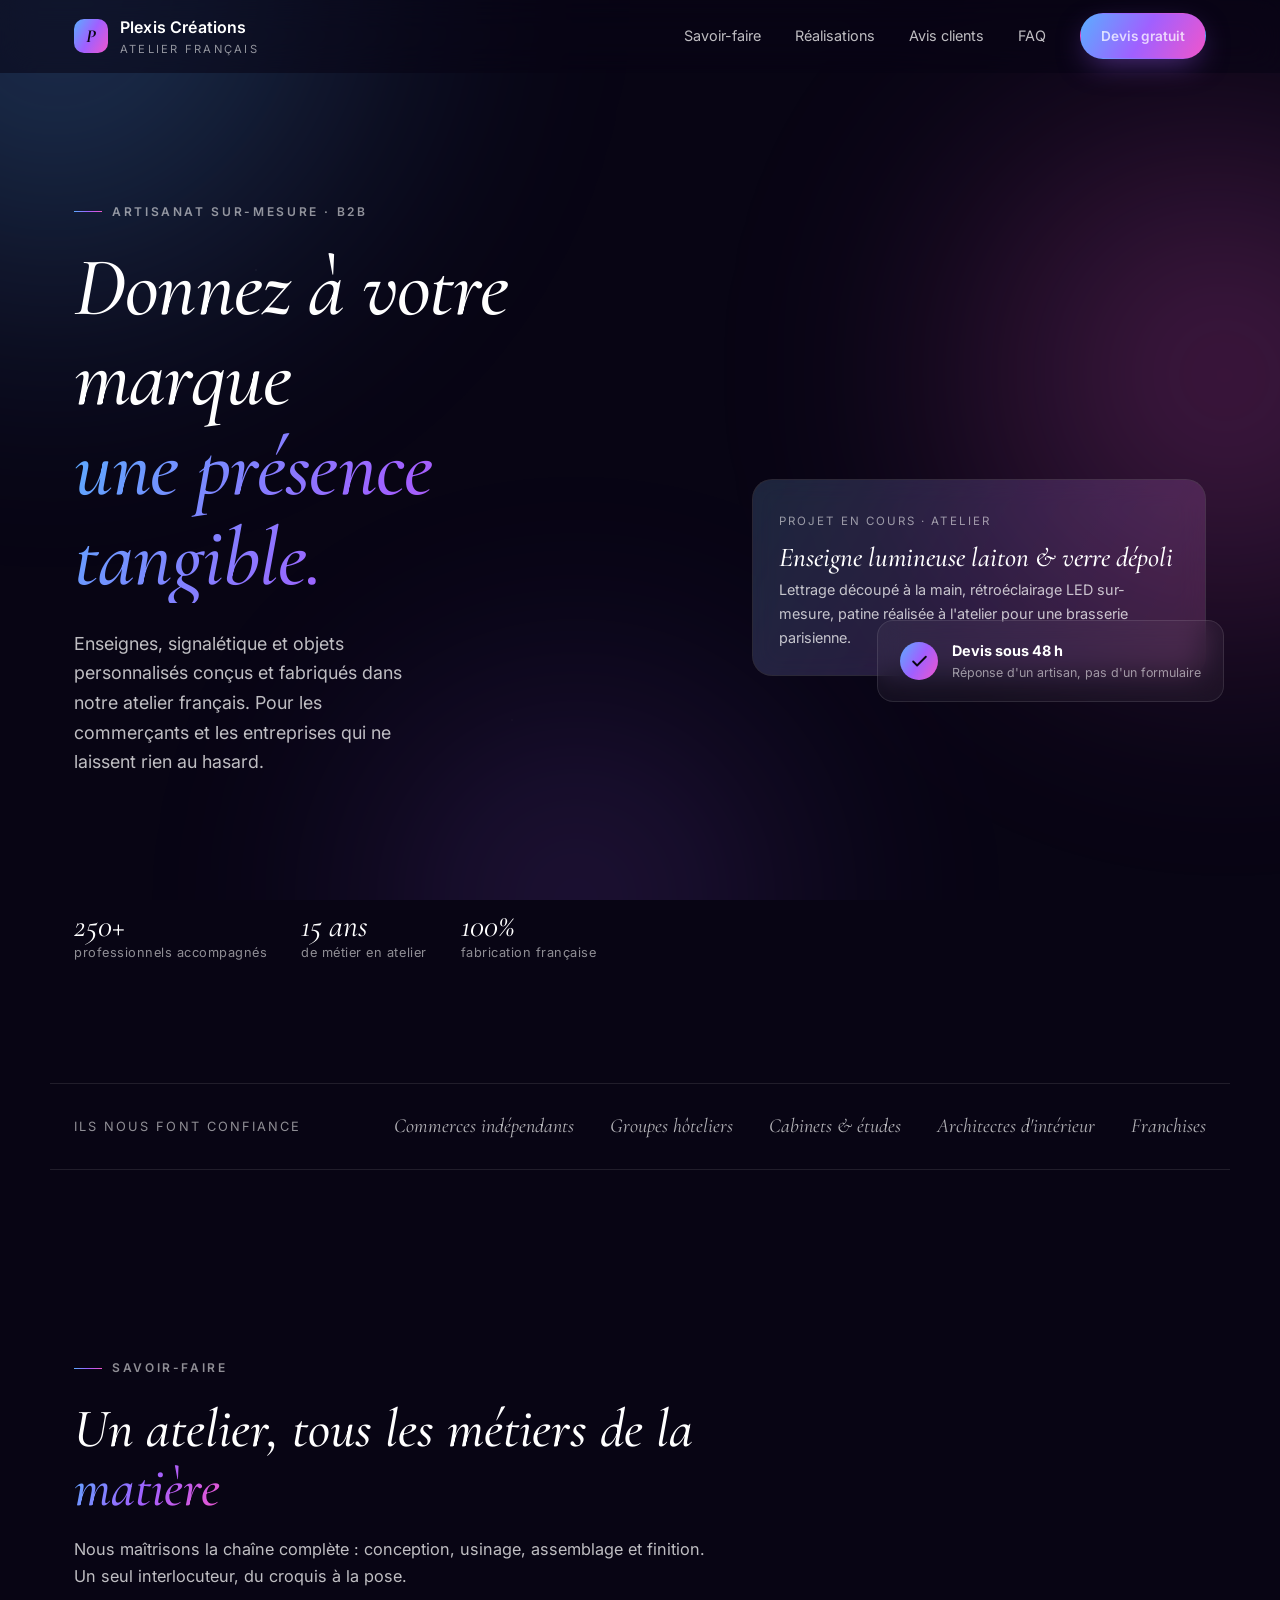
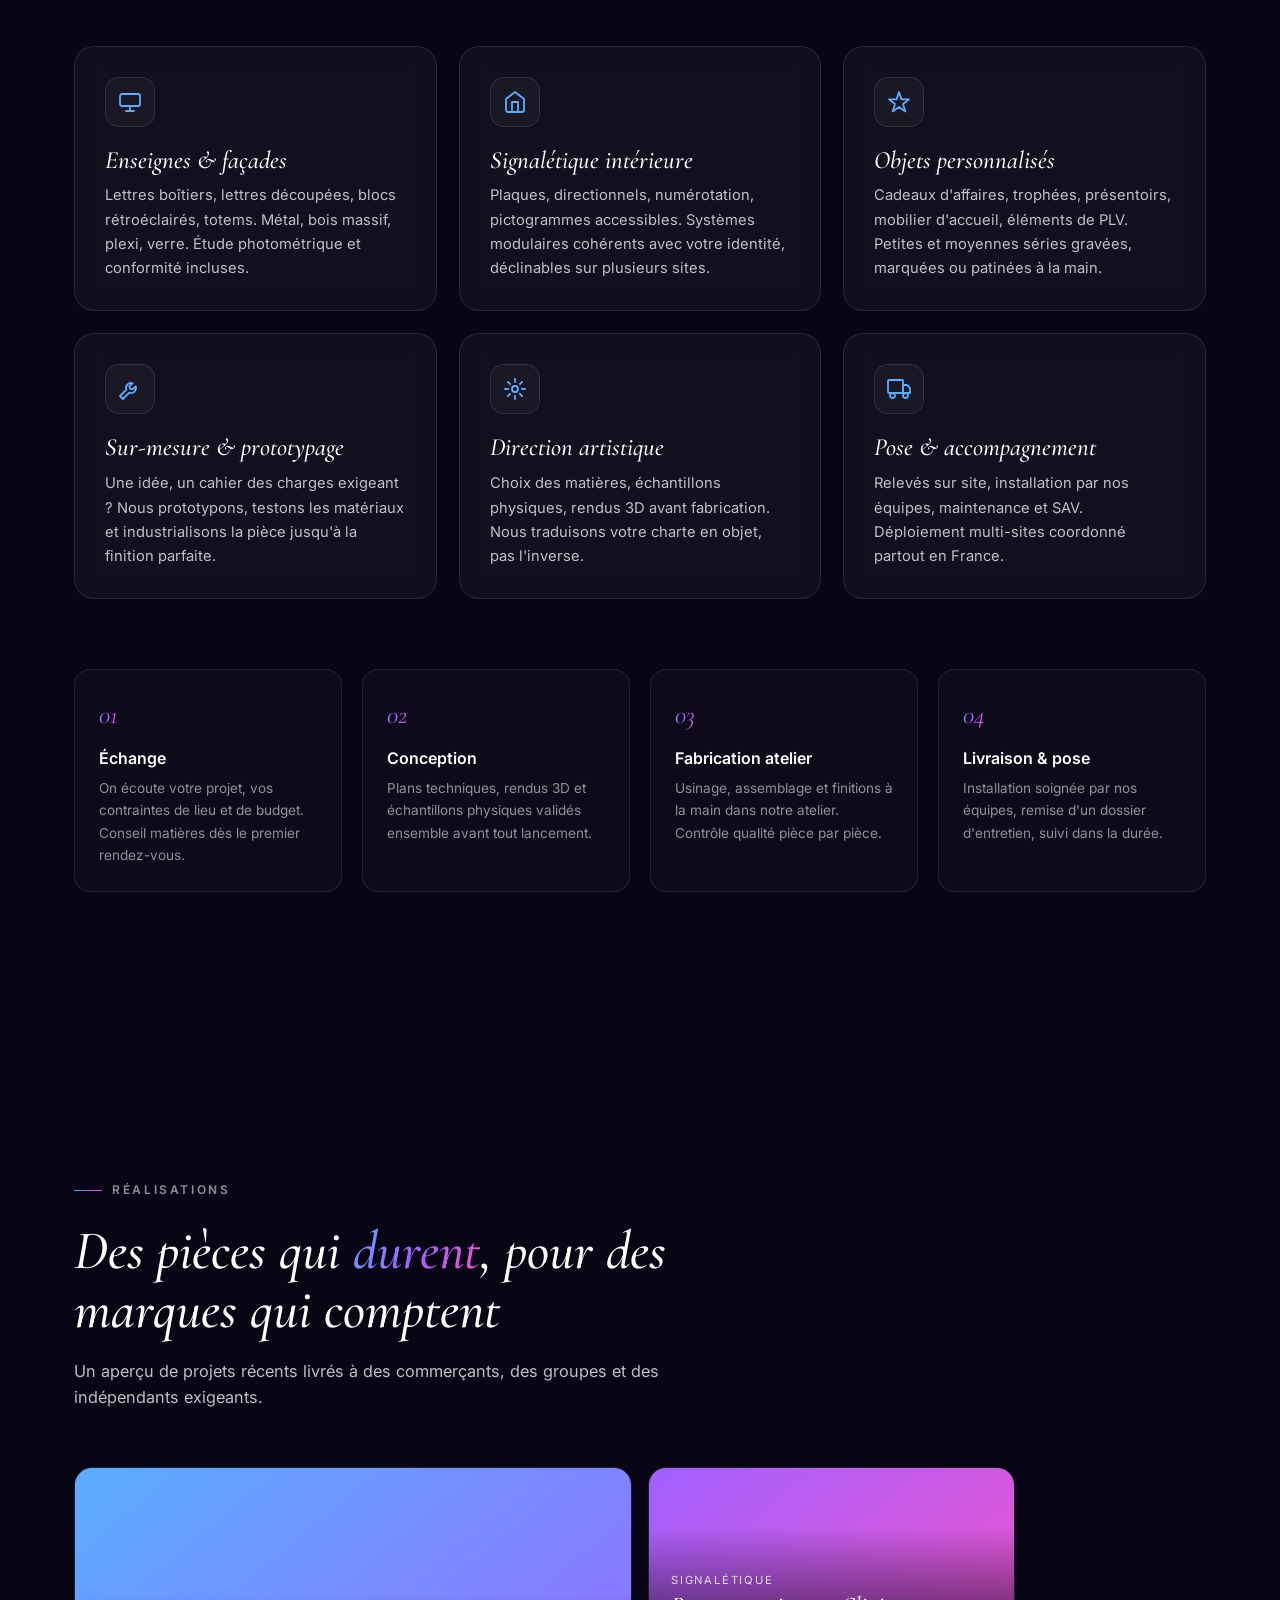
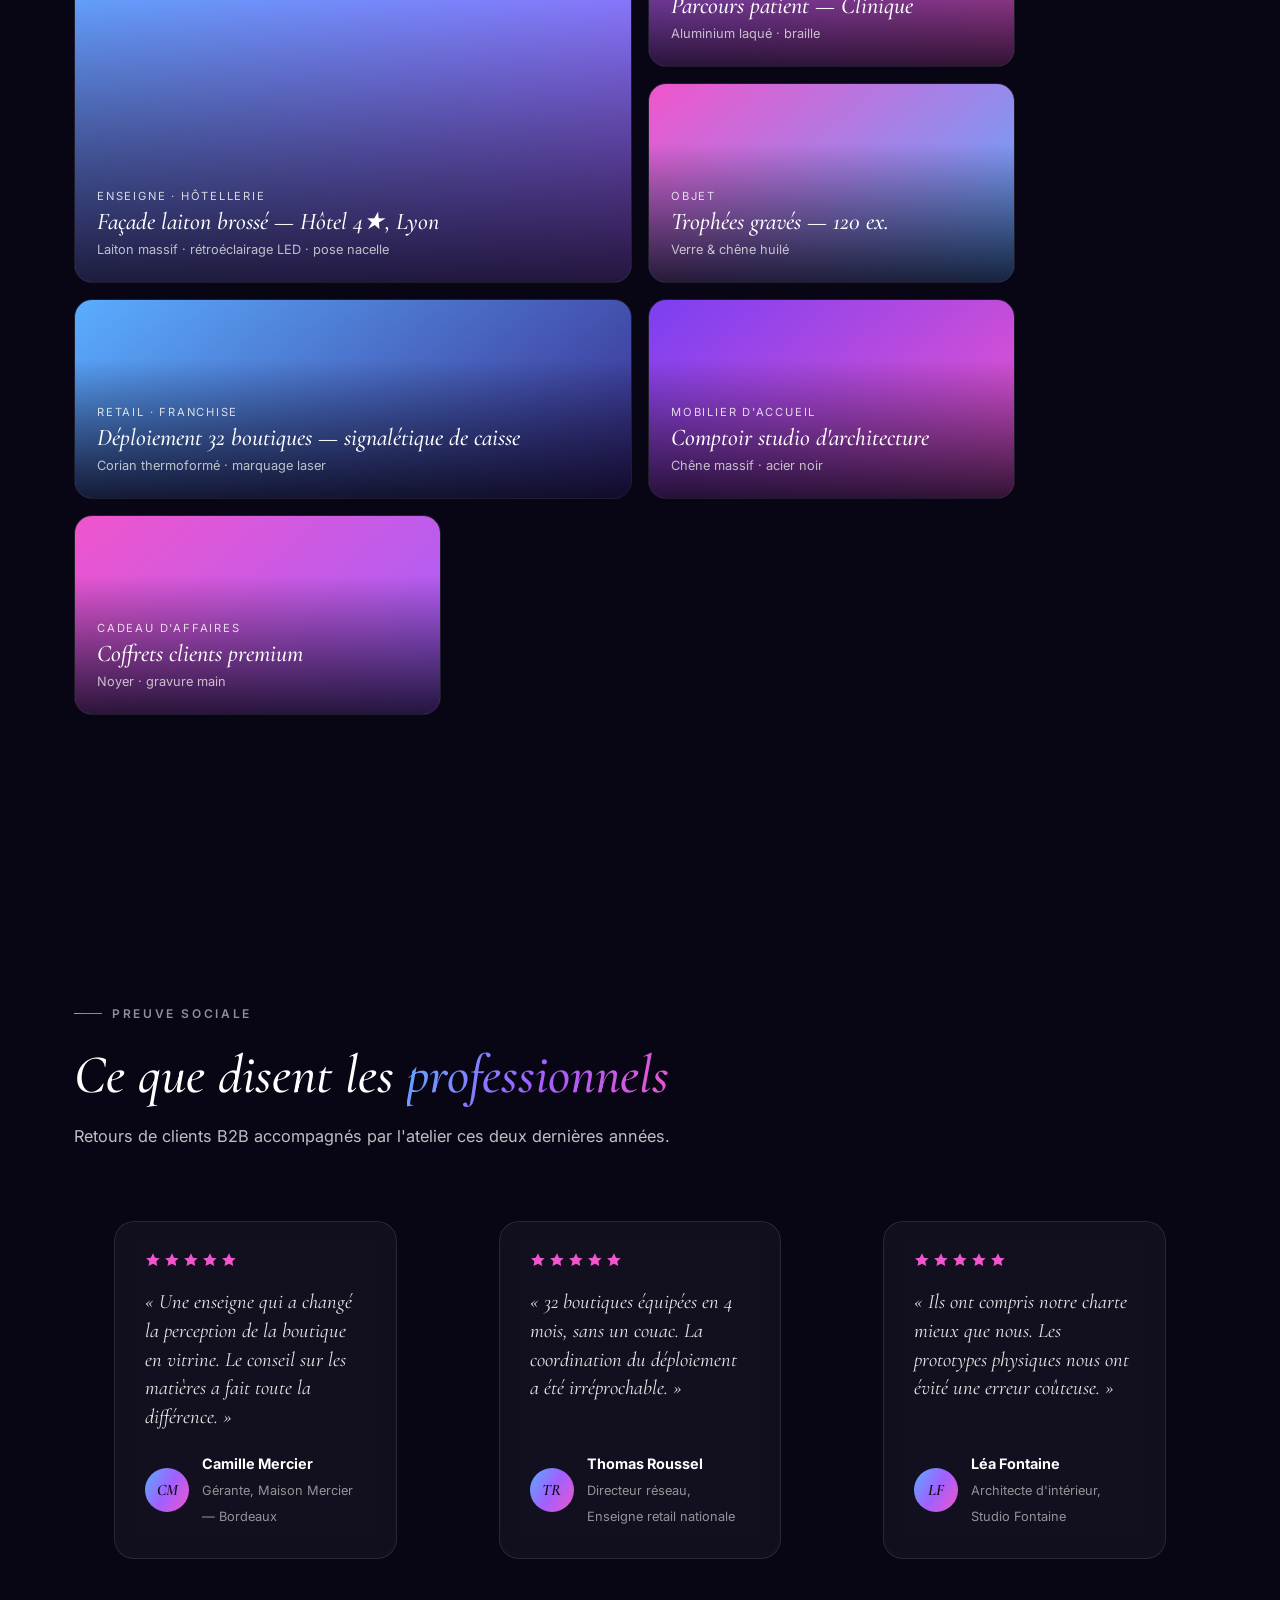
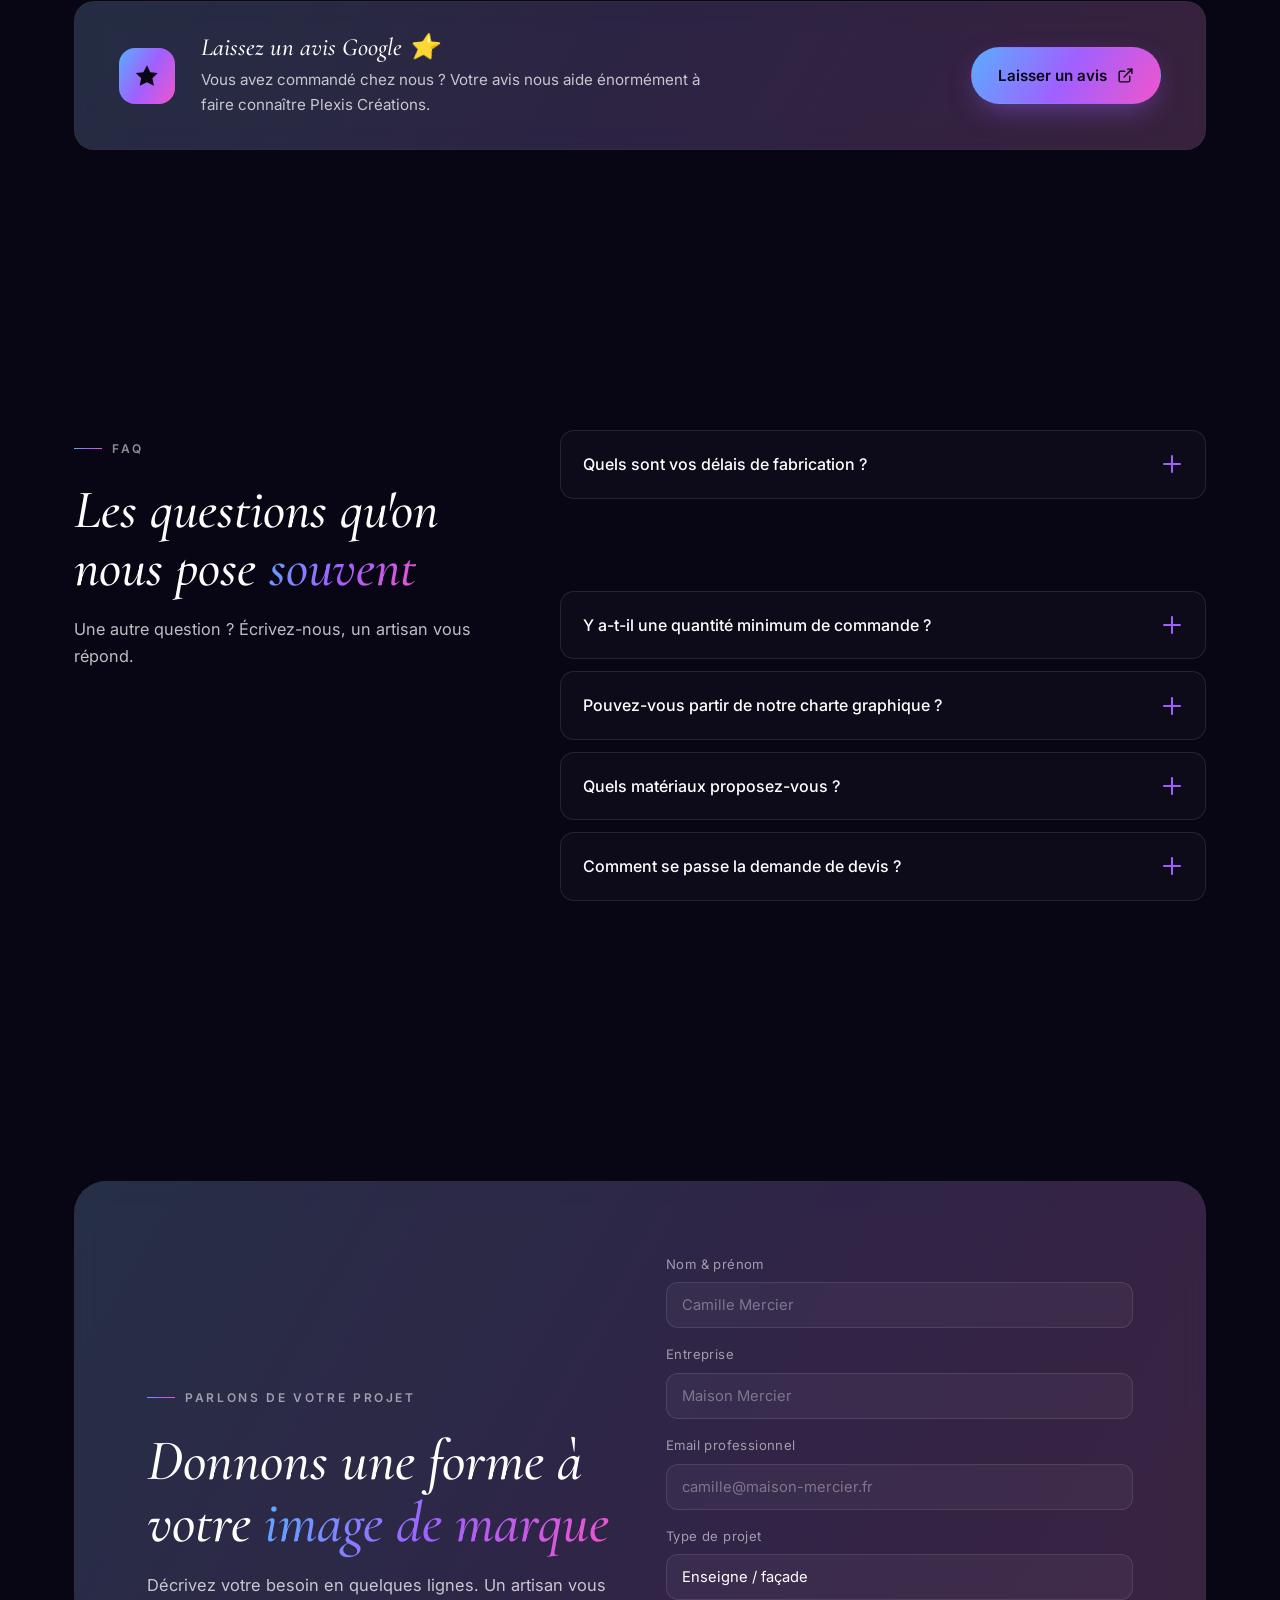
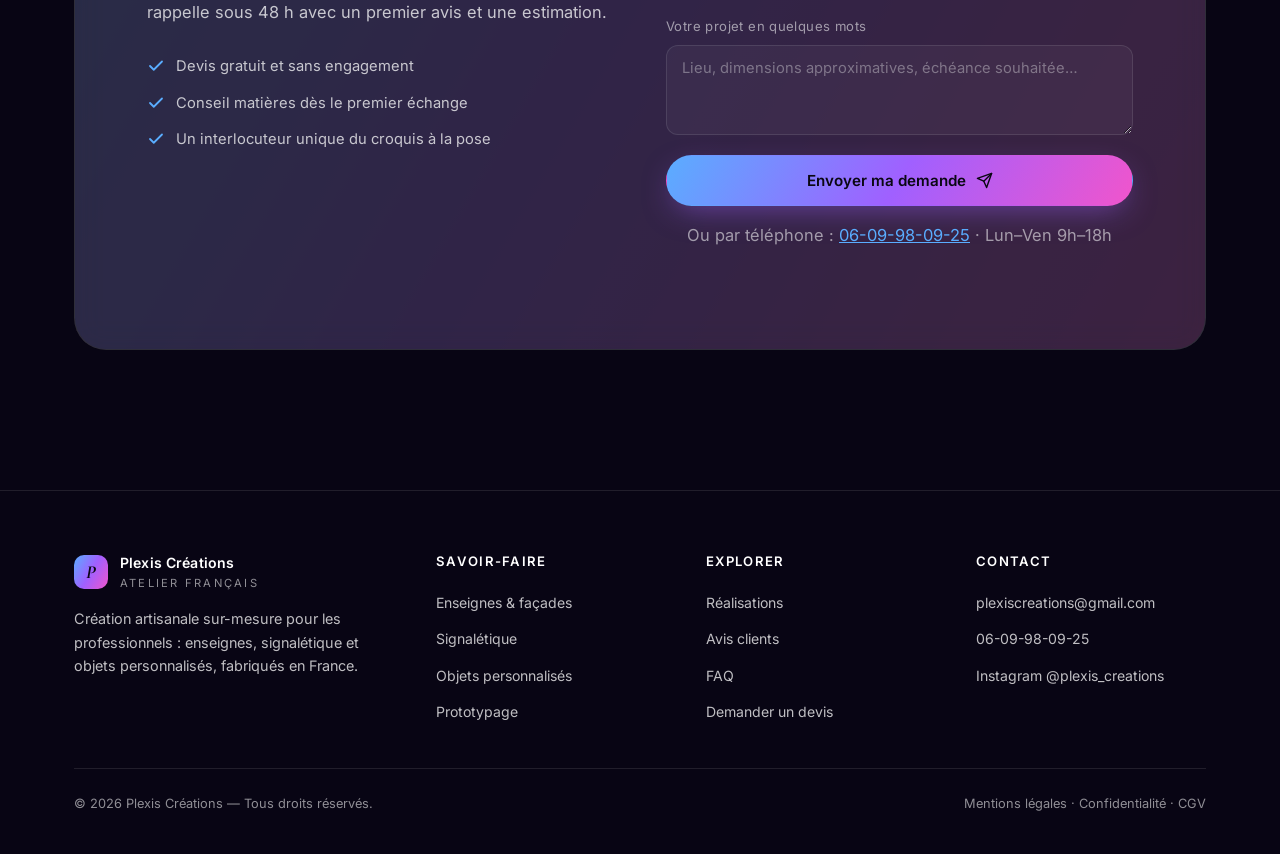
==== index.html @ ad7b776f "Update index.html" ====
<!DOCTYPE html>
<html lang="fr">
<head>
<meta charset="UTF-8">
<meta name="viewport" content="width=device-width, initial-scale=1">
<title>Plexis Créations — Artisanat français sur-mesure pour professionnels</title>
<meta name="description" content="Plexis Créations, atelier artisanal français spécialisé dans la création sur-mesure : enseignes, signalétique et objets personnalisés pour commerçants, entreprises et professionnels.">
<link rel="preconnect" href="https://fonts.googleapis.com">
<link rel="preconnect" href="https://fonts.gstatic.com" crossorigin>
<link href="https://fonts.googleapis.com/css2?family=Cormorant+Garamond:ital,wght@0,400;0,500;0,600;1,400;1,500;1,600;1,700&family=Inter:wght@300;400;500;600;700&display=swap" rel="stylesheet">
<style>
  :root{
    --blue:#5AADFF;
    --violet:#A060FF;
    --pink:#F055CC;
    --bg:#080514;
    --bg-2:#0d0a1f;
    --ink:#ffffff;
    --text:rgba(255,255,255,.74);
    --muted:rgba(255,255,255,.55);
    --line:rgba(255,255,255,.10);
    --glass:rgba(255,255,255,.045);
    --glass-strong:rgba(255,255,255,.07);
    --grad:linear-gradient(120deg,var(--blue) 0%,var(--violet) 50%,var(--pink) 100%);
    --radius:20px;
    --ease:cubic-bezier(.22,.61,.36,1);
    --maxw:1180px;
  }

  *,*::before,*::after{box-sizing:border-box}
  html{scroll-behavior:smooth}
  body{
    margin:0;
    background:var(--bg);
    color:var(--text);
    font-family:'Inter',system-ui,-apple-system,Segoe UI,Roboto,Helvetica,Arial,sans-serif;
    font-size:16px;
    line-height:1.65;
    -webkit-font-smoothing:antialiased;
    overflow-x:hidden;
  }

  /* ambient gradient field */
  .aura{position:fixed;inset:0;z-index:-2;pointer-events:none;overflow:hidden}
  .aura::before,.aura::after{
    content:"";position:absolute;border-radius:50%;filter:blur(120px);opacity:.35;
  }
  .aura::before{width:60vw;height:60vw;left:-15vw;top:-20vw;background:radial-gradient(circle at 30% 30%,var(--blue),transparent 60%)}
  .aura::after{width:55vw;height:55vw;right:-18vw;top:10vh;background:radial-gradient(circle at 60% 40%,var(--pink),transparent 60%)}
  .aura span{position:absolute;width:50vw;height:50vw;left:20vw;bottom:-25vw;border-radius:50%;filter:blur(130px);opacity:.28;background:radial-gradient(circle,var(--violet),transparent 60%)}
  body::after{content:"";position:fixed;inset:0;z-index:-1;pointer-events:none;
    background:
      radial-gradient(1px 1px at 20% 30%,rgba(255,255,255,.25),transparent),
      radial-gradient(1px 1px at 70% 60%,rgba(255,255,255,.18),transparent),
      radial-gradient(1px 1px at 40% 80%,rgba(255,255,255,.15),transparent);
    background-size:auto;opacity:.5}

  a{color:inherit}
  img{max-width:100%;display:block}
  h1,h2,h3{font-family:'Cormorant Garamond',Georgia,serif;font-style:italic;font-weight:500;color:var(--ink);line-height:1.08;margin:0}
  p{margin:0}
  .grad-text{background:var(--grad);-webkit-background-clip:text;background-clip:text;color:transparent}

  .wrap{max-width:var(--maxw);margin:0 auto;padding:0 24px}
  section{padding:clamp(80px,12vw,140px) 0;position:relative}
  .eyebrow{
    display:inline-flex;align-items:center;gap:10px;
    font-family:'Inter',sans-serif;font-style:normal;
    font-size:12px;letter-spacing:.22em;text-transform:uppercase;
    color:var(--muted);font-weight:600;margin-bottom:22px;
  }
  .eyebrow::before{content:"";width:28px;height:1px;background:var(--grad)}
  .section-head{max-width:640px;margin-bottom:56px}
  .section-head h2{font-size:clamp(2.1rem,4.6vw,3.4rem);margin-bottom:18px}
  .section-head p{color:var(--text);font-size:1.02rem}

  /* buttons */
  .btn{
    --pad:15px 26px;
    display:inline-flex;align-items:center;justify-content:center;gap:10px;
    padding:var(--pad);border-radius:999px;
    font-family:'Inter',sans-serif;font-weight:600;font-size:.95rem;
    text-decoration:none;cursor:pointer;border:1px solid transparent;
    transition:transform .2s var(--ease),box-shadow .25s var(--ease),background .25s var(--ease),border-color .25s var(--ease);
  }
  .btn-primary{background:var(--grad);color:#0a0713;box-shadow:0 10px 30px -8px rgba(160,96,255,.5)}
  .btn-primary:hover{transform:translateY(-2px);box-shadow:0 18px 44px -10px rgba(240,85,204,.55)}
  .btn-ghost{background:var(--glass);color:var(--ink);border-color:var(--line);backdrop-filter:blur(10px);-webkit-backdrop-filter:blur(10px)}
  .btn-ghost:hover{transform:translateY(-2px);border-color:rgba(255,255,255,.28);background:var(--glass-strong)}
  .btn svg{width:17px;height:17px}

  :where(a,button,input,textarea,select,summary):focus-visible{
    outline:2px solid var(--blue);outline-offset:3px;border-radius:8px;
  }

  /* header */
  header{
    position:sticky;top:0;z-index:50;
    backdrop-filter:blur(16px);-webkit-backdrop-filter:blur(16px);
    background:rgba(8,5,20,.55);
    border-bottom:1px solid transparent;
    transition:border-color .3s var(--ease),background .3s var(--ease);
  }
  header.scrolled{border-bottom-color:var(--line);background:rgba(8,5,20,.8)}
  .nav{display:flex;align-items:center;justify-content:space-between;height:72px}
  .brand{display:flex;align-items:center;gap:12px;text-decoration:none;font-weight:600;color:var(--ink);letter-spacing:.01em}
  .brand .mark{width:34px;height:34px;border-radius:10px;background:var(--grad);display:grid;place-items:center;font-family:'Cormorant Garamond',serif;font-style:italic;font-weight:700;color:#0a0713;font-size:1.15rem}
  .brand small{display:block;font-weight:400;font-size:.7rem;letter-spacing:.2em;text-transform:uppercase;color:var(--muted)}
  .nav-links{display:flex;align-items:center;gap:34px}
  .nav-links a{text-decoration:none;font-size:.9rem;color:var(--text);transition:color .2s var(--ease)}
  .nav-links a:hover{color:var(--ink)}
  .nav .btn{--pad:11px 20px;font-size:.85rem}
  .menu-toggle{display:none;background:none;border:0;color:var(--ink);cursor:pointer;padding:8px}
  .menu-toggle svg{width:26px;height:26px}

  /* hero */
  .hero{padding-top:clamp(70px,10vw,120px);padding-bottom:clamp(70px,10vw,120px)}
  .hero-grid{display:grid;grid-template-columns:1.15fr .85fr;gap:64px;align-items:center}
  .hero h1{font-size:clamp(2.9rem,7vw,5.2rem);letter-spacing:-.01em;margin-bottom:26px}
  .hero h1 .line{display:block}
  .hero-lead{font-size:1.12rem;max-width:33ch;margin-bottom:36px}
  .hero-cta{display:flex;flex-wrap:wrap;gap:14px;margin-bottom:40px}
  .hero-stats{display:flex;gap:34px;flex-wrap:wrap}
  .hero-stats .n{font-family:'Cormorant Garamond',serif;font-style:italic;font-size:2rem;color:var(--ink);line-height:1}
  .hero-stats .l{font-size:.8rem;color:var(--muted);letter-spacing:.04em}

  .hero-visual{position:relative}
  .panel{
    border:1px solid var(--line);border-radius:var(--radius);
    background:var(--glass);
    backdrop-filter:blur(14px);-webkit-backdrop-filter:blur(14px);
  }
  .hero-card{padding:26px;position:relative;overflow:hidden}
  .hero-card::before{content:"";position:absolute;inset:0;background:var(--grad);opacity:.14;mix-blend-mode:screen}
  .hero-card .tag{position:relative;font-size:.72rem;letter-spacing:.18em;text-transform:uppercase;color:var(--muted)}
  .hero-card h3{position:relative;font-size:1.7rem;margin:10px 0 6px}
  .hero-card p{position:relative;font-size:.9rem}
  .hero-float{
    position:absolute;right:-18px;bottom:-26px;padding:18px 22px;
    display:flex;align-items:center;gap:14px;border-radius:16px;
  }
  .hero-float .dot{width:38px;height:38px;border-radius:50%;background:var(--grad);display:grid;place-items:center;flex-shrink:0}
  .hero-float .dot svg{width:19px;height:19px;color:#0a0713}
  .hero-float strong{color:var(--ink);font-size:.9rem;display:block}
  .hero-float span{font-size:.78rem;color:var(--muted)}

  /* trust bar */
  .trust{padding:0 0 40px}
  .trust .wrap{display:flex;align-items:center;justify-content:space-between;gap:30px;flex-wrap:wrap;
    border-top:1px solid var(--line);border-bottom:1px solid var(--line);padding-top:26px;padding-bottom:26px}
  .trust p{font-size:.8rem;letter-spacing:.16em;text-transform:uppercase;color:var(--muted);white-space:nowrap}
  .trust ul{display:flex;gap:36px;flex-wrap:wrap;list-style:none;margin:0;padding:0}
  .trust li{font-family:'Cormorant Garamond',serif;font-style:italic;font-size:1.25rem;color:rgba(255,255,255,.7)}

  /* services */
  .cards{display:grid;grid-template-columns:repeat(3,1fr);gap:22px}
  .card{padding:30px;border-radius:var(--radius);border:1px solid var(--line);background:var(--glass);
    backdrop-filter:blur(12px);-webkit-backdrop-filter:blur(12px);
    transition:transform .3s var(--ease),border-color .3s var(--ease),background .3s var(--ease)}
  .card:hover{transform:translateY(-6px);border-color:rgba(255,255,255,.22);background:var(--glass-strong)}
  .card .ico{width:50px;height:50px;border-radius:14px;display:grid;place-items:center;border:1px solid var(--line);background:rgba(255,255,255,.04);margin-bottom:20px}
  .card .ico svg{width:24px;height:24px;color:var(--blue)}
  .card h3{font-size:1.55rem;margin-bottom:10px}
  .card p{font-size:.92rem}

  /* process */
  .process{margin-top:70px;display:grid;grid-template-columns:repeat(4,1fr);gap:20px;counter-reset:step}
  .step{padding:24px;border-radius:16px;border:1px solid var(--line);background:rgba(255,255,255,.025);position:relative}
  .step::before{counter-increment:step;content:"0" counter(step);font-family:'Cormorant Garamond',serif;font-style:italic;font-size:1.6rem;background:var(--grad);-webkit-background-clip:text;background-clip:text;color:transparent}
  .step h4{font-family:'Inter',sans-serif;color:var(--ink);font-size:1rem;font-weight:600;margin:8px 0 6px}
  .step p{font-size:.85rem;color:var(--muted)}

  /* gallery */
  .gallery{display:grid;grid-template-columns:repeat(6,1fr);grid-auto-rows:200px;gap:16px}
  .tile{
    position:relative;border-radius:18px;overflow:hidden;border:1px solid var(--line);
    display:flex;flex-direction:column;justify-content:flex-end;padding:22px;
    color:var(--ink);text-decoration:none;isolation:isolate;
    transition:transform .35s var(--ease)}
  .tile::before{content:"";position:absolute;inset:0;z-index:-2;background:var(--tile,var(--grad))}
  .tile::after{content:"";position:absolute;inset:0;z-index:-1;background:linear-gradient(180deg,rgba(8,5,20,0) 30%,rgba(8,5,20,.82) 100%)}
  .tile:hover{transform:scale(1.02)}
  .tile .t-cat{font-size:.7rem;letter-spacing:.16em;text-transform:uppercase;color:rgba(255,255,255,.8)}
  .tile h3{font-size:1.5rem;margin-top:4px}
  .tile .t-mat{font-size:.8rem;color:rgba(255,255,255,.7);margin-top:4px}
  .tile.big{grid-column:span 3;grid-row:span 2}
  .tile.wide{grid-column:span 3}
  .tile.tall{grid-column:span 2;grid-row:span 2}
  .tile.reg{grid-column:span 2}
  .g1{--tile:linear-gradient(140deg,#5AADFF,#A060FF)}
  .g2{--tile:linear-gradient(140deg,#A060FF,#F055CC)}
  .g3{--tile:linear-gradient(140deg,#F055CC,#5AADFF)}
  .g4{--tile:linear-gradient(140deg,#5AADFF,#3a2b8c)}
  .g5{--tile:linear-gradient(140deg,#7b3ff2,#F055CC)}
  .g6{--tile:linear-gradient(140deg,#F055CC,#A060FF)}

  /* testimonials */
  .quotes{display:grid;grid-template-columns:repeat(3,1fr);gap:22px}
  .quote{padding:30px;border-radius:var(--radius);border:1px solid var(--line);background:var(--glass);
    backdrop-filter:blur(12px);-webkit-backdrop-filter:blur(12px);display:flex;flex-direction:column;gap:20px}
  .quote .stars{display:flex;gap:3px}
  .quote .stars svg{width:16px;height:16px;color:var(--pink)}
  .quote blockquote{margin:0;font-family:'Cormorant Garamond',serif;font-style:italic;font-size:1.28rem;line-height:1.4;color:rgba(255,255,255,.9)}
  .quote figcaption{display:flex;align-items:center;gap:13px;margin-top:auto}
  .quote .av{width:44px;height:44px;border-radius:50%;background:var(--grad);display:grid;place-items:center;font-family:'Cormorant Garamond',serif;font-style:italic;font-weight:600;color:#0a0713;flex-shrink:0}
  .quote .who strong{display:block;color:var(--ink);font-size:.9rem;font-family:'Inter',sans-serif;font-style:normal}
  .quote .who span{font-size:.8rem;color:var(--muted)}

  .google-review{
    margin-top:26px;position:relative;overflow:hidden;
    display:flex;align-items:center;gap:26px;flex-wrap:wrap;
    padding:32px clamp(24px,4vw,44px);border-radius:var(--radius);
    border:1px solid var(--line);background:var(--glass-strong);
    backdrop-filter:blur(16px);-webkit-backdrop-filter:blur(16px);
  }
  .google-review::before{content:"";position:absolute;inset:0;background:var(--grad);opacity:.14;mix-blend-mode:screen;pointer-events:none}
  .gr-icon{position:relative;width:56px;height:56px;border-radius:16px;flex-shrink:0;display:grid;place-items:center;background:var(--grad)}
  .gr-icon svg{width:26px;height:26px;color:#0a0713}
  .gr-body{position:relative;flex:1;min-width:240px}
  .gr-body h3{font-size:1.55rem;margin-bottom:6px}
  .gr-body p{font-size:.95rem;max-width:52ch}
  .google-review .btn{position:relative;flex-shrink:0}
  @media (max-width:640px){
    .google-review{gap:18px}
    .google-review .btn{width:100%}
  }

  /* faq */
  .faq-grid{display:grid;grid-template-columns:.8fr 1.2fr;gap:56px;align-items:start}
  .faq-list{display:flex;flex-direction:column;gap:12px}
  .faq-item{border:1px solid var(--line);border-radius:14px;background:rgba(255,255,255,.025);overflow:hidden}
  .faq-item summary{list-style:none;cursor:pointer;padding:20px 22px;display:flex;align-items:center;justify-content:space-between;gap:16px;
    font-family:'Inter',sans-serif;font-weight:500;color:var(--ink);font-size:1rem}
  .faq-item summary::-webkit-details-marker{display:none}
  .faq-item summary .pm{width:22px;height:22px;flex-shrink:0;position:relative;transition:transform .3s var(--ease)}
  .faq-item summary .pm::before,.faq-item summary .pm::after{content:"";position:absolute;background:var(--violet);border-radius:2px}
  .faq-item summary .pm::before{top:10px;left:2px;right:2px;height:2px}
  .faq-item summary .pm::after{left:10px;top:2px;bottom:2px;width:2px}
  .faq-item[open] summary .pm{transform:rotate(135deg)}
  .faq-item .a{padding:0 22px 22px;font-size:.93rem;color:var(--text)}

  /* final cta */
  .final{position:relative}
  .final-card{
    position:relative;overflow:hidden;border-radius:32px;border:1px solid var(--line);
    padding:clamp(40px,6vw,72px);
    background:var(--glass-strong);
    backdrop-filter:blur(16px);-webkit-backdrop-filter:blur(16px);
  }
  .final-card::before{content:"";position:absolute;inset:0;background:var(--grad);opacity:.16;mix-blend-mode:screen}
  .final-inner{position:relative;display:grid;grid-template-columns:1fr 1fr;gap:52px;align-items:center}
  .final h2{font-size:clamp(2.2rem,5vw,3.6rem);margin-bottom:18px}
  .final p{margin-bottom:28px;font-size:1.03rem}
  .final ul{list-style:none;margin:22px 0 0;padding:0;display:flex;flex-direction:column;gap:12px}
  .final li{display:flex;gap:11px;align-items:flex-start;font-size:.92rem}
  .final li svg{width:18px;height:18px;color:var(--blue);flex-shrink:0;margin-top:3px}

  form{display:flex;flex-direction:column;gap:16px}
  .field{display:flex;flex-direction:column;gap:7px}
  .field label{font-size:.82rem;color:var(--muted);letter-spacing:.03em}
  .field input,.field select,.field textarea{
    background:rgba(255,255,255,.04);border:1px solid var(--line);border-radius:12px;
    padding:13px 15px;color:var(--ink);font-family:inherit;font-size:.92rem;transition:border-color .2s var(--ease),background .2s var(--ease)}
  .field input::placeholder,.field textarea::placeholder{color:rgba(255,255,255,.35)}
  .field input:focus,.field select:focus,.field textarea:focus{border-color:var(--violet);background:rgba(255,255,255,.06)}
  .field textarea{resize:vertical;min-height:90px}
  .field select{appearance:none}
  form .btn{width:100%;margin-top:4px}
  .form-note{font-size:.78rem;color:var(--muted);text-align:center}

  /* footer */
  footer{border-top:1px solid var(--line);padding:60px 0 40px}
  .foot-grid{display:grid;grid-template-columns:1.4fr 1fr 1fr 1fr;gap:40px;margin-bottom:44px}
  footer h5{font-family:'Inter',sans-serif;color:var(--ink);font-size:.82rem;letter-spacing:.1em;text-transform:uppercase;margin:0 0 16px;font-weight:600}
  footer ul{list-style:none;margin:0;padding:0;display:flex;flex-direction:column;gap:10px}
  footer a{text-decoration:none;font-size:.88rem;color:var(--text);transition:color .2s var(--ease)}
  footer a:hover{color:var(--ink)}
  .foot-brand p{font-size:.9rem;max-width:32ch;margin-top:14px}
  .foot-bottom{display:flex;justify-content:space-between;align-items:center;gap:20px;flex-wrap:wrap;
    border-top:1px solid var(--line);padding-top:24px;font-size:.8rem;color:var(--muted)}

  /* reveal animation */
  .reveal{opacity:0;transform:translateY(14px);transition:opacity .55s var(--ease),transform .55s var(--ease)}
  .reveal.in{opacity:1;transform:none}

  @media (max-width:960px){
    .hero-grid{grid-template-columns:1fr;gap:48px}
    .hero-visual{max-width:440px}
    .cards,.quotes{grid-template-columns:1fr 1fr}
    .process{grid-template-columns:1fr 1fr}
    .faq-grid{grid-template-columns:1fr;gap:32px}
    .final-inner{grid-template-columns:1fr;gap:36px}
    .gallery{grid-template-columns:repeat(2,1fr);grid-auto-rows:180px}
    .tile.big,.tile.wide,.tile.tall,.tile.reg{grid-column:span 2;grid-row:span 1}
    .foot-grid{grid-template-columns:1fr 1fr}
  }
  @media (max-width:640px){
    .nav-links{
      position:absolute;top:72px;left:0;right:0;
      flex-direction:column;align-items:stretch;gap:0;
      background:rgba(8,5,20,.97);border-bottom:1px solid var(--line);
      padding:8px 24px 20px;
      transform:translateY(-8px);opacity:0;pointer-events:none;transition:opacity .2s var(--ease),transform .2s var(--ease)}
    .nav-links.open{transform:none;opacity:1;pointer-events:auto}
    .nav-links a{padding:14px 0;border-bottom:1px solid var(--line)}
    .nav-links .btn{margin-top:14px}
    .menu-toggle{display:block}
    .cards,.quotes,.process{grid-template-columns:1fr}
    .gallery{grid-template-columns:1fr}
    .tile.big,.tile.wide,.tile.tall,.tile.reg{grid-column:span 1}
    .trust .wrap{justify-content:center;text-align:center}
    .foot-grid{grid-template-columns:1fr}
    .hero-float{position:static;margin-top:16px}
  }

  @media (prefers-reduced-motion:reduce){
    *{scroll-behavior:auto !important}
    .reveal{opacity:1 !important;transform:none !important;transition:none}
    .btn:hover,.card:hover,.tile:hover{transform:none}
  }
</style>
</head>
<body>
<div class="aura" aria-hidden="true"><span></span></div>

<header id="header">
  <div class="wrap nav">
    <a href="#top" class="brand">
      <span class="mark">P</span>
      <span>Plexis Créations<small>Atelier français</small></span>
    </a>
    <nav class="nav-links" id="navLinks" aria-label="Navigation principale">
      <a href="#savoir-faire">Savoir-faire</a>
      <a href="#realisations">Réalisations</a>
      <a href="#avis">Avis clients</a>
      <a href="#faq">FAQ</a>
      <a href="#devis" class="btn btn-primary">Devis gratuit</a>
    </nav>
    <button class="menu-toggle" id="menuToggle" aria-label="Ouvrir le menu" aria-expanded="false" aria-controls="navLinks">
      <svg viewBox="0 0 24 24" fill="none" stroke="currentColor" stroke-width="2" stroke-linecap="round"><line x1="3" y1="6" x2="21" y2="6"/><line x1="3" y1="12" x2="21" y2="12"/><line x1="3" y1="18" x2="21" y2="18"/></svg>
    </button>
  </div>
</header>

<main id="top">

  <!-- HERO -->
  <section class="hero" id="accueil">
    <div class="wrap hero-grid">
      <div>
        <span class="eyebrow reveal">Artisanat sur-mesure · B2B</span>
        <h1 class="reveal">
          <span class="line">Donnez à votre marque</span>
          <span class="line grad-text">une présence tangible.</span>
        </h1>
        <p class="hero-lead reveal">Enseignes, signalétique et objets personnalisés conçus et fabriqués dans notre atelier français. Pour les commerçants et les entreprises qui ne laissent rien au hasard.</p>
        <div class="hero-cta reveal">
          <a href="#devis" class="btn btn-primary">
            Demander un devis
            <svg viewBox="0 0 24 24" fill="none" stroke="currentColor" stroke-width="2" stroke-linecap="round" stroke-linejoin="round"><line x1="5" y1="12" x2="19" y2="12"/><polyline points="12 5 19 12 12 19"/></svg>
          </a>
          <a href="#realisations" class="btn btn-ghost">Voir nos réalisations</a>
        </div>
        <div class="hero-stats reveal">
          <div><div class="n">250+</div><div class="l">professionnels accompagnés</div></div>
          <div><div class="n">15 ans</div><div class="l">de métier en atelier</div></div>
          <div><div class="n">100%</div><div class="l">fabrication française</div></div>
        </div>
      </div>
      <div class="hero-visual reveal">
        <div class="panel hero-card">
          <span class="tag">Projet en cours · Atelier</span>
          <h3>Enseigne lumineuse laiton &amp; verre dépoli</h3>
          <p>Lettrage découpé à la main, rétroéclairage LED sur-mesure, patine réalisée à l'atelier pour une brasserie parisienne.</p>
        </div>
        <div class="panel hero-float">
          <span class="dot"><svg viewBox="0 0 24 24" fill="none" stroke="currentColor" stroke-width="2.4" stroke-linecap="round" stroke-linejoin="round"><polyline points="20 6 9 17 4 12"/></svg></span>
          <span><strong>Devis sous 48 h</strong><span>Réponse d'un artisan, pas d'un formulaire</span></span>
        </div>
      </div>
    </div>
  </section>

  <!-- TRUST -->
  <div class="trust">
    <div class="wrap">
      <p>Ils nous font confiance</p>
      <ul>
        <li>Commerces indépendants</li>
        <li>Groupes hôteliers</li>
        <li>Cabinets &amp; études</li>
        <li>Architectes d'intérieur</li>
        <li>Franchises</li>
      </ul>
    </div>
  </div>

  <!-- SAVOIR-FAIRE -->
  <section id="savoir-faire">
    <div class="wrap">
      <div class="section-head reveal">
        <span class="eyebrow">Savoir-faire</span>
        <h2>Un atelier, tous les métiers de la <span class="grad-text">matière</span></h2>
        <p>Nous maîtrisons la chaîne complète : conception, usinage, assemblage et finition. Un seul interlocuteur, du croquis à la pose.</p>
      </div>
      <div class="cards">
        <article class="card reveal">
          <span class="ico"><svg viewBox="0 0 24 24" fill="none" stroke="currentColor" stroke-width="1.8" stroke-linecap="round" stroke-linejoin="round"><rect x="2" y="4" width="20" height="12" rx="2"/><line x1="12" y1="16" x2="12" y2="21"/><line x1="8" y1="21" x2="16" y2="21"/></svg></span>
          <h3>Enseignes &amp; façades</h3>
          <p>Lettres boîtiers, lettres découpées, blocs rétroéclairés, totems. Métal, bois massif, plexi, verre. Étude photométrique et conformité incluses.</p>
        </article>
        <article class="card reveal">
          <span class="ico"><svg viewBox="0 0 24 24" fill="none" stroke="currentColor" stroke-width="1.8" stroke-linecap="round" stroke-linejoin="round"><path d="M3 9l9-7 9 7v11a2 2 0 0 1-2 2H5a2 2 0 0 1-2-2z"/><polyline points="9 22 9 12 15 12 15 22"/></svg></span>
          <h3>Signalétique intérieure</h3>
          <p>Plaques, directionnels, numérotation, pictogrammes accessibles. Systèmes modulaires cohérents avec votre identité, déclinables sur plusieurs sites.</p>
        </article>
        <article class="card reveal">
          <span class="ico"><svg viewBox="0 0 24 24" fill="none" stroke="currentColor" stroke-width="1.8" stroke-linecap="round" stroke-linejoin="round"><path d="M12 2l2.4 7.4H22l-6 4.6 2.3 7.4L12 17l-6.3 4.4L8 14 2 9.4h7.6z"/></svg></span>
          <h3>Objets personnalisés</h3>
          <p>Cadeaux d'affaires, trophées, présentoirs, mobilier d'accueil, éléments de PLV. Petites et moyennes séries gravées, marquées ou patinées à la main.</p>
        </article>
        <article class="card reveal">
          <span class="ico"><svg viewBox="0 0 24 24" fill="none" stroke="currentColor" stroke-width="1.8" stroke-linecap="round" stroke-linejoin="round"><path d="M14.7 6.3a5 5 0 0 0-6.4 6.4L2 19l3 3 6.3-6.3a5 5 0 0 0 6.4-6.4l-3 3-2.7-.7-.7-2.7z"/></svg></span>
          <h3>Sur-mesure &amp; prototypage</h3>
          <p>Une idée, un cahier des charges exigeant ? Nous prototypons, testons les matériaux et industrialisons la pièce jusqu'à la finition parfaite.</p>
        </article>
        <article class="card reveal">
          <span class="ico"><svg viewBox="0 0 24 24" fill="none" stroke="currentColor" stroke-width="1.8" stroke-linecap="round" stroke-linejoin="round"><circle cx="12" cy="12" r="3"/><path d="M12 2v3M12 19v3M2 12h3M19 12h3M4.9 4.9l2.1 2.1M17 17l2.1 2.1M17 7l2.1-2.1M4.9 19.1L7 17"/></svg></span>
          <h3>Direction artistique</h3>
          <p>Choix des matières, échantillons physiques, rendus 3D avant fabrication. Nous traduisons votre charte en objet, pas l'inverse.</p>
        </article>
        <article class="card reveal">
          <span class="ico"><svg viewBox="0 0 24 24" fill="none" stroke="currentColor" stroke-width="1.8" stroke-linecap="round" stroke-linejoin="round"><rect x="1" y="3" width="15" height="13" rx="1"/><path d="M16 8h4l3 3v5h-7z"/><circle cx="5.5" cy="18.5" r="2.5"/><circle cx="18.5" cy="18.5" r="2.5"/></svg></span>
          <h3>Pose &amp; accompagnement</h3>
          <p>Relevés sur site, installation par nos équipes, maintenance et SAV. Déploiement multi-sites coordonné partout en France.</p>
        </article>
      </div>

      <div class="process">
        <div class="step reveal"><h4>Échange</h4><p>On écoute votre projet, vos contraintes de lieu et de budget. Conseil matières dès le premier rendez-vous.</p></div>
        <div class="step reveal"><h4>Conception</h4><p>Plans techniques, rendus 3D et échantillons physiques validés ensemble avant tout lancement.</p></div>
        <div class="step reveal"><h4>Fabrication atelier</h4><p>Usinage, assemblage et finitions à la main dans notre atelier. Contrôle qualité pièce par pièce.</p></div>
        <div class="step reveal"><h4>Livraison &amp; pose</h4><p>Installation soignée par nos équipes, remise d'un dossier d'entretien, suivi dans la durée.</p></div>
      </div>
    </div>
  </section>

  <!-- REALISATIONS -->
  <section id="realisations">
    <div class="wrap">
      <div class="section-head reveal">
        <span class="eyebrow">Réalisations</span>
        <h2>Des pièces qui <span class="grad-text">durent</span>, pour des marques qui comptent</h2>
        <p>Un aperçu de projets récents livrés à des commerçants, des groupes et des indépendants exigeants.</p>
      </div>
      <div class="gallery">
        <a href="#devis" class="tile big g1 reveal">
          <span class="t-cat">Enseigne · Hôtellerie</span>
          <h3>Façade laiton brossé — Hôtel 4★, Lyon</h3>
          <span class="t-mat">Laiton massif · rétroéclairage LED · pose nacelle</span>
        </a>
        <a href="#devis" class="tile reg g2 reveal">
          <span class="t-cat">Signalétique</span>
          <h3>Parcours patient — Clinique</h3>
          <span class="t-mat">Aluminium laqué · braille</span>
        </a>
        <a href="#devis" class="tile reg g3 reveal">
          <span class="t-cat">Objet</span>
          <h3>Trophées gravés — 120 ex.</h3>
          <span class="t-mat">Verre &amp; chêne huilé</span>
        </a>
        <a href="#devis" class="tile wide g4 reveal">
          <span class="t-cat">Retail · Franchise</span>
          <h3>Déploiement 32 boutiques — signalétique de caisse</h3>
          <span class="t-mat">Corian thermoformé · marquage laser</span>
        </a>
        <a href="#devis" class="tile reg g5 reveal">
          <span class="t-cat">Mobilier d'accueil</span>
          <h3>Comptoir studio d'architecture</h3>
          <span class="t-mat">Chêne massif · acier noir</span>
        </a>
        <a href="#devis" class="tile reg g6 reveal">
          <span class="t-cat">Cadeau d'affaires</span>
          <h3>Coffrets clients premium</h3>
          <span class="t-mat">Noyer · gravure main</span>
        </a>
      </div>
    </div>
  </section>

  <!-- AVIS -->
  <section id="avis">
    <div class="wrap">
      <div class="section-head reveal">
        <span class="eyebrow">Preuve sociale</span>
        <h2>Ce que disent les <span class="grad-text">professionnels</span></h2>
        <p>Retours de clients B2B accompagnés par l'atelier ces deux dernières années.</p>
      </div>
      <div class="quotes">
        <figure class="quote reveal">
          <div class="stars" aria-label="5 sur 5">
            <svg viewBox="0 0 24 24" fill="currentColor"><path d="M12 2l3 6.5 7 .8-5 4.7 1.4 7L12 17.8 5.2 21l1.4-7-5-4.7 7-.8z"/></svg>
            <svg viewBox="0 0 24 24" fill="currentColor"><path d="M12 2l3 6.5 7 .8-5 4.7 1.4 7L12 17.8 5.2 21l1.4-7-5-4.7 7-.8z"/></svg>
            <svg viewBox="0 0 24 24" fill="currentColor"><path d="M12 2l3 6.5 7 .8-5 4.7 1.4 7L12 17.8 5.2 21l1.4-7-5-4.7 7-.8z"/></svg>
            <svg viewBox="0 0 24 24" fill="currentColor"><path d="M12 2l3 6.5 7 .8-5 4.7 1.4 7L12 17.8 5.2 21l1.4-7-5-4.7 7-.8z"/></svg>
            <svg viewBox="0 0 24 24" fill="currentColor"><path d="M12 2l3 6.5 7 .8-5 4.7 1.4 7L12 17.8 5.2 21l1.4-7-5-4.7 7-.8z"/></svg>
          </div>
          <blockquote>« Une enseigne qui a changé la perception de la boutique en vitrine. Le conseil sur les matières a fait toute la différence. »</blockquote>
          <figcaption>
            <span class="av">CM</span>
            <span class="who"><strong>Camille Mercier</strong><span>Gérante, Maison Mercier — Bordeaux</span></span>
          </figcaption>
        </figure>
        <figure class="quote reveal">
          <div class="stars" aria-label="5 sur 5">
            <svg viewBox="0 0 24 24" fill="currentColor"><path d="M12 2l3 6.5 7 .8-5 4.7 1.4 7L12 17.8 5.2 21l1.4-7-5-4.7 7-.8z"/></svg>
            <svg viewBox="0 0 24 24" fill="currentColor"><path d="M12 2l3 6.5 7 .8-5 4.7 1.4 7L12 17.8 5.2 21l1.4-7-5-4.7 7-.8z"/></svg>
            <svg viewBox="0 0 24 24" fill="currentColor"><path d="M12 2l3 6.5 7 .8-5 4.7 1.4 7L12 17.8 5.2 21l1.4-7-5-4.7 7-.8z"/></svg>
            <svg viewBox="0 0 24 24" fill="currentColor"><path d="M12 2l3 6.5 7 .8-5 4.7 1.4 7L12 17.8 5.2 21l1.4-7-5-4.7 7-.8z"/></svg>
            <svg viewBox="0 0 24 24" fill="currentColor"><path d="M12 2l3 6.5 7 .8-5 4.7 1.4 7L12 17.8 5.2 21l1.4-7-5-4.7 7-.8z"/></svg>
          </div>
          <blockquote>« 32 boutiques équipées en 4 mois, sans un couac. La coordination du déploiement a été irréprochable. »</blockquote>
          <figcaption>
            <span class="av">TR</span>
            <span class="who"><strong>Thomas Roussel</strong><span>Directeur réseau, Enseigne retail nationale</span></span>
          </figcaption>
        </figure>
        <figure class="quote reveal">
          <div class="stars" aria-label="5 sur 5">
            <svg viewBox="0 0 24 24" fill="currentColor"><path d="M12 2l3 6.5 7 .8-5 4.7 1.4 7L12 17.8 5.2 21l1.4-7-5-4.7 7-.8z"/></svg>
            <svg viewBox="0 0 24 24" fill="currentColor"><path d="M12 2l3 6.5 7 .8-5 4.7 1.4 7L12 17.8 5.2 21l1.4-7-5-4.7 7-.8z"/></svg>
            <svg viewBox="0 0 24 24" fill="currentColor"><path d="M12 2l3 6.5 7 .8-5 4.7 1.4 7L12 17.8 5.2 21l1.4-7-5-4.7 7-.8z"/></svg>
            <svg viewBox="0 0 24 24" fill="currentColor"><path d="M12 2l3 6.5 7 .8-5 4.7 1.4 7L12 17.8 5.2 21l1.4-7-5-4.7 7-.8z"/></svg>
            <svg viewBox="0 0 24 24" fill="currentColor"><path d="M12 2l3 6.5 7 .8-5 4.7 1.4 7L12 17.8 5.2 21l1.4-7-5-4.7 7-.8z"/></svg>
          </div>
          <blockquote>« Ils ont compris notre charte mieux que nous. Les prototypes physiques nous ont évité une erreur coûteuse. »</blockquote>
          <figcaption>
            <span class="av">LF</span>
            <span class="who"><strong>Léa Fontaine</strong><span>Architecte d'intérieur, Studio Fontaine</span></span>
          </figcaption>
        </figure>
      </div>

      <div class="google-review reveal">
        <div class="gr-icon" aria-hidden="true">
          <svg viewBox="0 0 24 24" fill="currentColor"><path d="M12 2l3 6.5 7 .8-5 4.7 1.4 7L12 17.8 5.2 21l1.4-7-5-4.7 7-.8z"/></svg>
        </div>
        <div class="gr-body">
          <h3>Laissez un avis Google <span aria-hidden="true">⭐</span></h3>
          <p>Vous avez commandé chez nous ? Votre avis nous aide énormément à faire connaître Plexis Créations.</p>
        </div>
        <a class="btn btn-primary" href="https://www.google.com/search?kgmid=/g/11nhyf2xq9&q=Plexis+Creations#lrd=0x0:0x0,3" target="_blank" rel="noopener">
          Laisser un avis
          <svg viewBox="0 0 24 24" fill="none" stroke="currentColor" stroke-width="2" stroke-linecap="round" stroke-linejoin="round"><path d="M18 13v6a2 2 0 0 1-2 2H5a2 2 0 0 1-2-2V8a2 2 0 0 1 2-2h6"/><polyline points="15 3 21 3 21 9"/><line x1="10" y1="14" x2="21" y2="3"/></svg>
        </a>
      </div>
    </div>
  </section>

  <!-- FAQ -->
  <section id="faq">
    <div class="wrap faq-grid">
      <div class="section-head reveal" style="margin-bottom:0">
        <span class="eyebrow">FAQ</span>
        <h2>Les questions qu'on nous pose <span class="grad-text">souvent</span></h2>
        <p>Une autre question ? Écrivez-nous, un artisan vous répond.</p>
      </div>
      <div class="faq-list">
        <details class="faq-item reveal">
          <summary>Quels sont vos délais de fabrication ?<span class="pm" aria-hidden="true"></span></summary>
          <div class="a">Comptez 2 à 4 semaines pour une enseigne standard après validation du BAT, 4 à 8 semaines pour un projet complexe ou multi-sites. Nous communiquons un planning précis dès le devis signé.</div>
        </details>
        <details class="faq-item reveal">
          <summary>Travaillez-vous partout en France ?<span class="pm" aria-hidden="true"></span></summary>
          <div class="a">Oui. L'atelier est en France et nos équipes de pose interviennent sur tout le territoire, métropole et grandes agglomérations. Pour les DOM-TOM, nous livrons et coordonnons avec un poseur local.</div>
        </details>
        <details class="faq-item reveal">
          <summary>Y a-t-il une quantité minimum de commande ?<span class="pm" aria-hidden="true"></span></summary>
          <div class="a">Non. Nous réalisons aussi bien une pièce unique qu'une série de plusieurs centaines d'exemplaires. Le prix unitaire s'ajuste selon le volume et la complexité.</div>
        </details>
        <details class="faq-item reveal">
          <summary>Pouvez-vous partir de notre charte graphique ?<span class="pm" aria-hidden="true"></span></summary>
          <div class="a">C'est notre méthode. Vous nous transmettez votre charte, vos fichiers vectoriels et vos références ; nous produisons plans techniques et rendus 3D fidèles avant toute fabrication.</div>
        </details>
        <details class="faq-item reveal">
          <summary>Quels matériaux proposez-vous ?<span class="pm" aria-hidden="true"></span></summary>
          <div class="a">Laiton, acier, aluminium, inox, bois massif, plexiglas, Corian, verre, résine. Nous vous envoyons des échantillons physiques pour choisir en connaissance de cause.</div>
        </details>
        <details class="faq-item reveal">
          <summary>Comment se passe la demande de devis ?<span class="pm" aria-hidden="true"></span></summary>
          <div class="a">Vous remplissez le formulaire ci-dessous ou vous nous appelez. Nous revenons vers vous sous 48 h ouvrées avec une première estimation, puis un devis détaillé après échange ou visite sur site.</div>
        </details>
      </div>
    </div>
  </section>

  <!-- FINAL CTA -->
  <section class="final" id="devis">
    <div class="wrap">
      <div class="final-card reveal">
        <div class="final-inner">
          <div>
            <span class="eyebrow">Parlons de votre projet</span>
            <h2>Donnons une forme à votre <span class="grad-text">image de marque</span></h2>
            <p>Décrivez votre besoin en quelques lignes. Un artisan vous rappelle sous 48 h avec un premier avis et une estimation.</p>
            <ul>
              <li><svg viewBox="0 0 24 24" fill="none" stroke="currentColor" stroke-width="2.4" stroke-linecap="round" stroke-linejoin="round"><polyline points="20 6 9 17 4 12"/></svg> Devis gratuit et sans engagement</li>
              <li><svg viewBox="0 0 24 24" fill="none" stroke="currentColor" stroke-width="2.4" stroke-linecap="round" stroke-linejoin="round"><polyline points="20 6 9 17 4 12"/></svg> Conseil matières dès le premier échange</li>
              <li><svg viewBox="0 0 24 24" fill="none" stroke="currentColor" stroke-width="2.4" stroke-linecap="round" stroke-linejoin="round"><polyline points="20 6 9 17 4 12"/></svg> Un interlocuteur unique du croquis à la pose</li>
            </ul>
          </div>
          <form id="devisForm" action="https://formsubmit.co/plexiscreations@gmail.com" method="POST">
            <div class="field">
              <label for="nom">Nom &amp; prénom</label>
              <input id="nom" name="nom" type="text" required placeholder="Camille Mercier">
            </div>
            <div class="field">
              <label for="entreprise">Entreprise</label>
              <input id="entreprise" name="entreprise" type="text" required placeholder="Maison Mercier">
            </div>
            <div class="field">
              <label for="email">Email professionnel</label>
              <input id="email" name="email" type="email" required placeholder="camille@maison-mercier.fr">
            </div>
            <div class="field">
              <label for="type">Type de projet</label>
              <select id="type" name="type">
                <option>Enseigne / façade</option>
                <option>Signalétique intérieure</option>
                <option>Objets personnalisés</option>
                <option>Sur-mesure / prototypage</option>
                <option>Déploiement multi-sites</option>
                <option>Autre</option>
              </select>
            </div>
            <div class="field">
              <label for="message">Votre projet en quelques mots</label>
              <textarea id="message" name="message" placeholder="Lieu, dimensions approximatives, échéance souhaitée…"></textarea>
            </div>
            <button type="submit" class="btn btn-primary">
              Envoyer ma demande
              <svg viewBox="0 0 24 24" fill="none" stroke="currentColor" stroke-width="2" stroke-linecap="round" stroke-linejoin="round"><line x1="22" y1="2" x2="11" y2="13"/><polygon points="22 2 15 22 11 13 2 9 22 2"/></svg>
            </button>
            <p class="form-note">Ou par téléphone : <a href="tel:+33609980925" style="color:var(--blue)">06-09-98-09-25</a> · Lun–Ven 9h–18h</p>
          </form>
        </div>
      </div>
    </div>
  </section>

</main>

<footer>
  <div class="wrap">
    <div class="foot-grid">
      <div class="foot-brand">
        <a href="#top" class="brand">
          <span class="mark">P</span>
          <span>Plexis Créations<small>Atelier français</small></span>
        </a>
        <p>Création artisanale sur-mesure pour les professionnels : enseignes, signalétique et objets personnalisés, fabriqués en France.</p>
      </div>
      <div>
        <h5>Savoir-faire</h5>
        <ul>
          <li><a href="#savoir-faire">Enseignes &amp; façades</a></li>
          <li><a href="#savoir-faire">Signalétique</a></li>
          <li><a href="#savoir-faire">Objets personnalisés</a></li>
          <li><a href="#savoir-faire">Prototypage</a></li>
        </ul>
      </div>
      <div>
        <h5>Explorer</h5>
        <ul>
          <li><a href="#realisations">Réalisations</a></li>
          <li><a href="#avis">Avis clients</a></li>
          <li><a href="#faq">FAQ</a></li>
          <li><a href="#devis">Demander un devis</a></li>
        </ul>
      </div>
      <div>
        <h5>Contact</h5>
        <ul>
          <li><a href="mailto:plexiscreations@gmail.com">plexiscreations@gmail.com</a></li>
          <li><a href="tel:+33609980925">06-09-98-09-25</a></li>
          <li><a href="https://instagram.com/plexis_creations" target="_blank" rel="noopener">Instagram @plexis_creations</a></li>
        </ul>
      </div>
    </div>
    <div class="foot-bottom">
      <span>© 2026 Plexis Créations — Tous droits réservés.</span>
      <span>Mentions légales · Confidentialité · CGV</span>
    </div>
  </div>
</footer>

<script>
  // Header shadow on scroll
  var header = document.getElementById('header');
  var onScroll = function(){ header.classList.toggle('scrolled', window.scrollY > 8); };
  onScroll();
  window.addEventListener('scroll', onScroll, { passive:true });

  // Mobile menu
  var toggle = document.getElementById('menuToggle');
  var links = document.getElementById('navLinks');
  toggle.addEventListener('click', function(){
    var open = links.classList.toggle('open');
    toggle.setAttribute('aria-expanded', open ? 'true' : 'false');
    toggle.setAttribute('aria-label', open ? 'Fermer le menu' : 'Ouvrir le menu');
  });
  links.addEventListener('click', function(e){
    if (e.target.tagName === 'A') {
      links.classList.remove('open');
      toggle.setAttribute('aria-expanded','false');
    }
  });

  // Scroll reveal (subtle fade+rise, staggered)
  var reduce = window.matchMedia('(prefers-reduced-motion: reduce)').matches;
  var revealEls = document.querySelectorAll('.reveal');
  if (reduce || !('IntersectionObserver' in window)) {
    revealEls.forEach(function(el){ el.classList.add('in'); });
  } else {
    var io = new IntersectionObserver(function(entries){
      entries.forEach(function(entry){
        if (!entry.isIntersecting) return;
        var siblings = Array.prototype.slice.call(entry.target.parentElement.children).filter(function(n){ return n.classList.contains('reveal'); });
        var idx = Math.max(0, siblings.indexOf(entry.target));
        entry.target.style.transitionDelay = Math.min(idx * 60, 300) + 'ms';
        entry.target.classList.add('in');
        io.unobserve(entry.target);
      });
    }, { threshold: 0.12, rootMargin: '0px 0px -8% 0px' });
    revealEls.forEach(function(el){ io.observe(el); });
  }

  // Single-open accordion
  var items = document.querySelectorAll('.faq-item');
  items.forEach(function(item){
    item.addEventListener('toggle', function(){
      if (!item.open) return;
      items.forEach(function(other){ if (other !== item) other.open = false; });
    });
  });
</script>
</body>
</html>
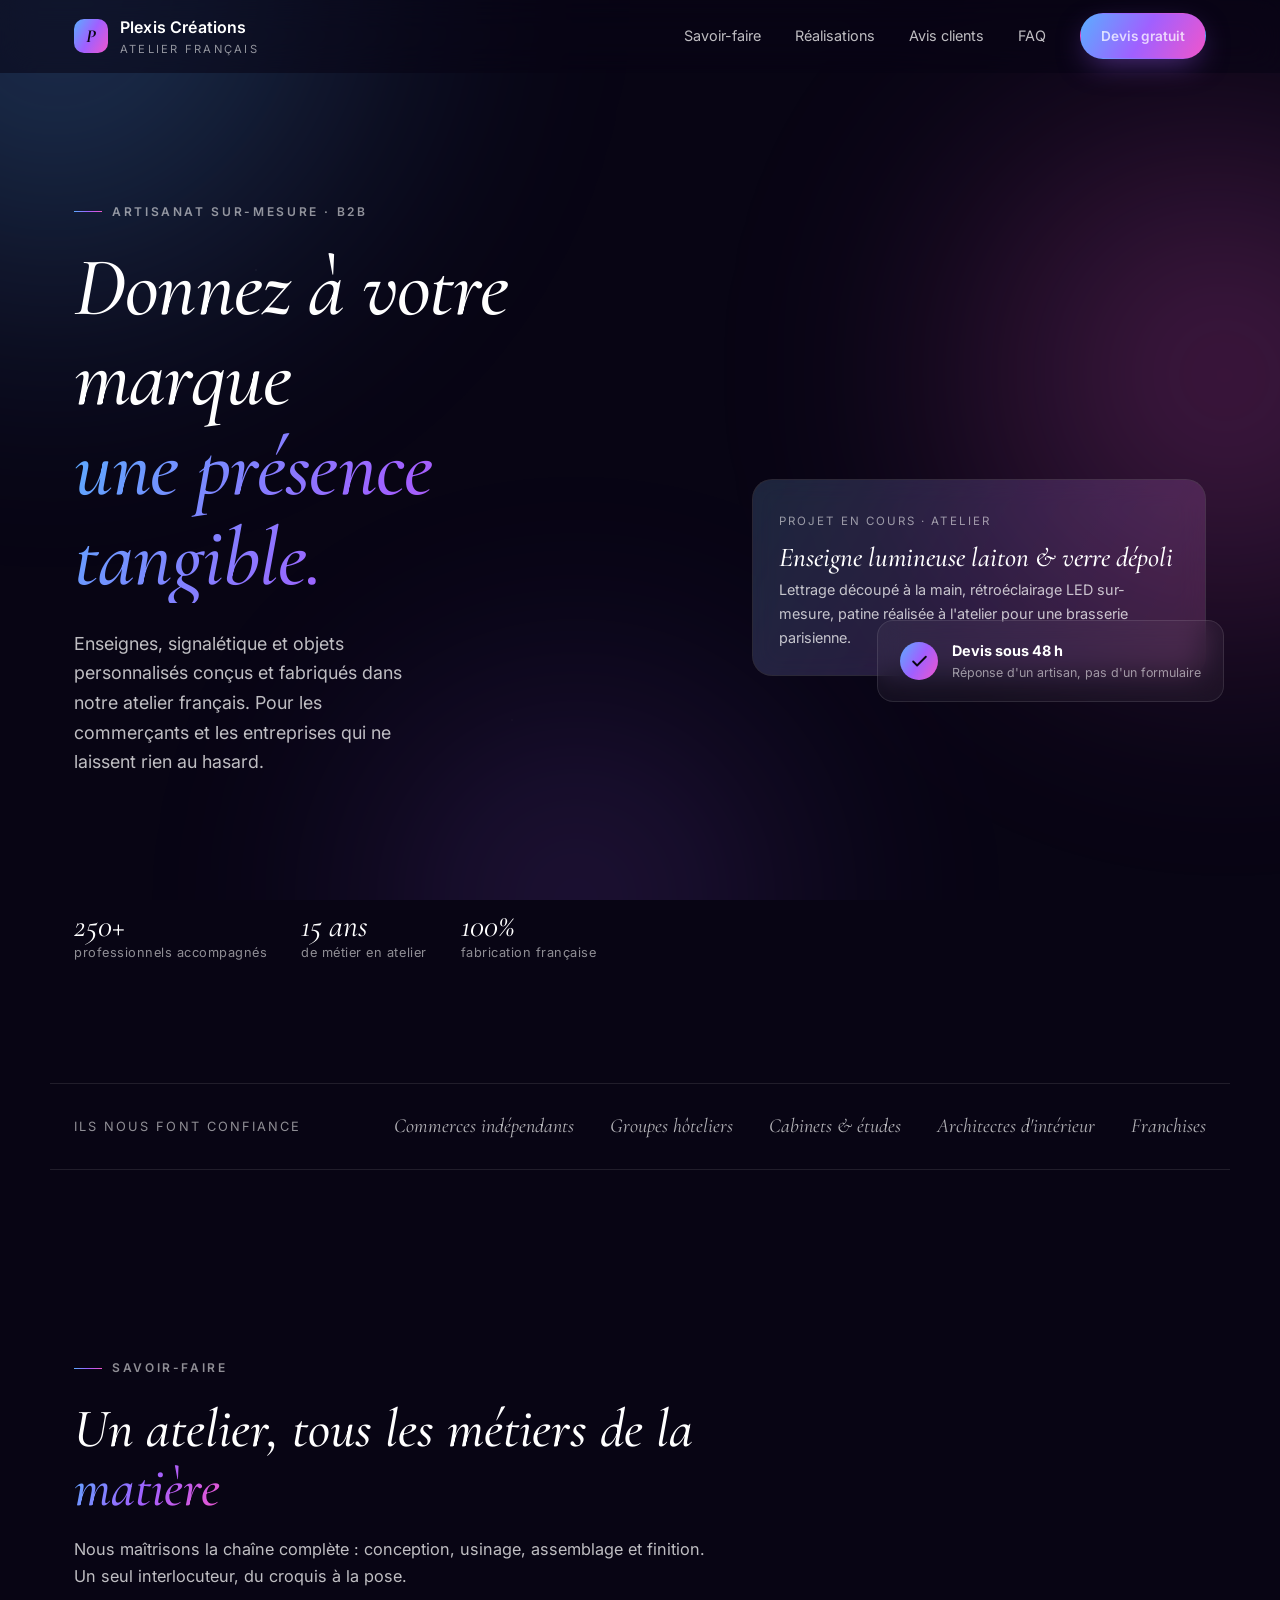
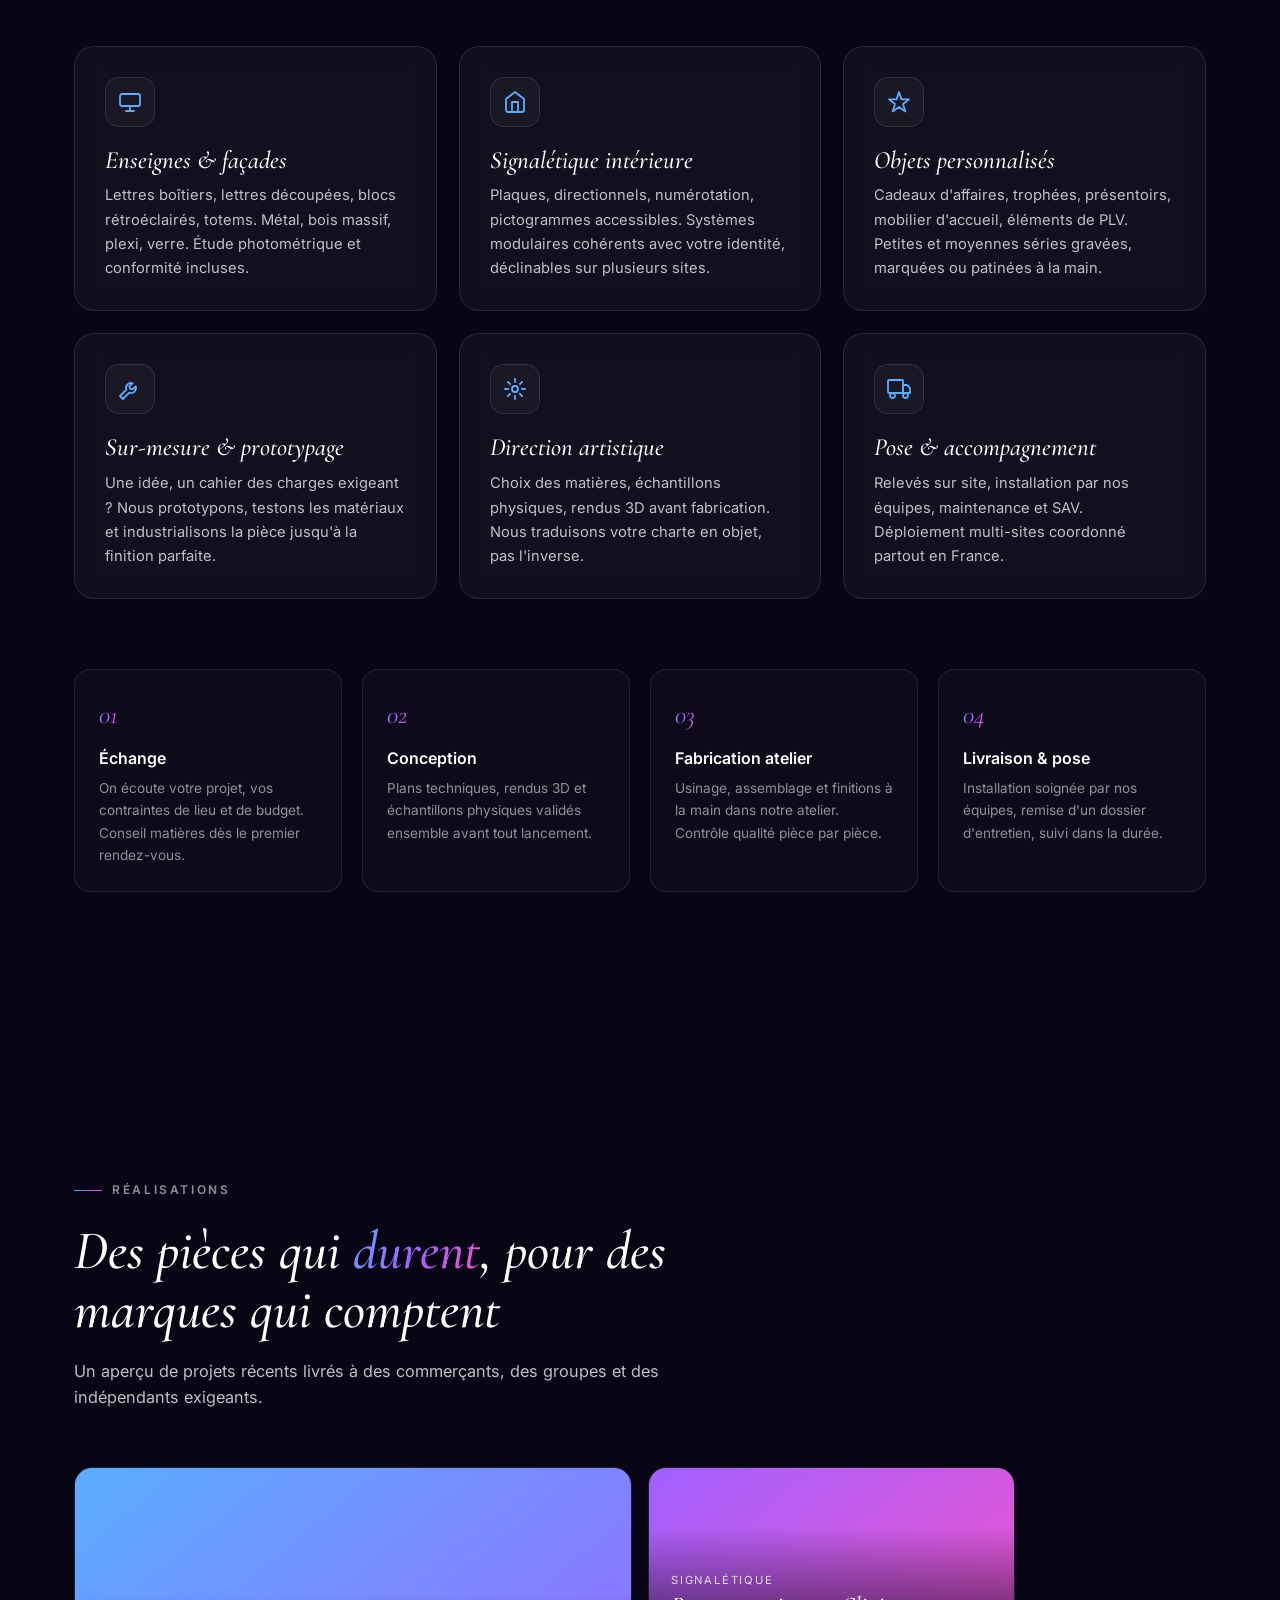
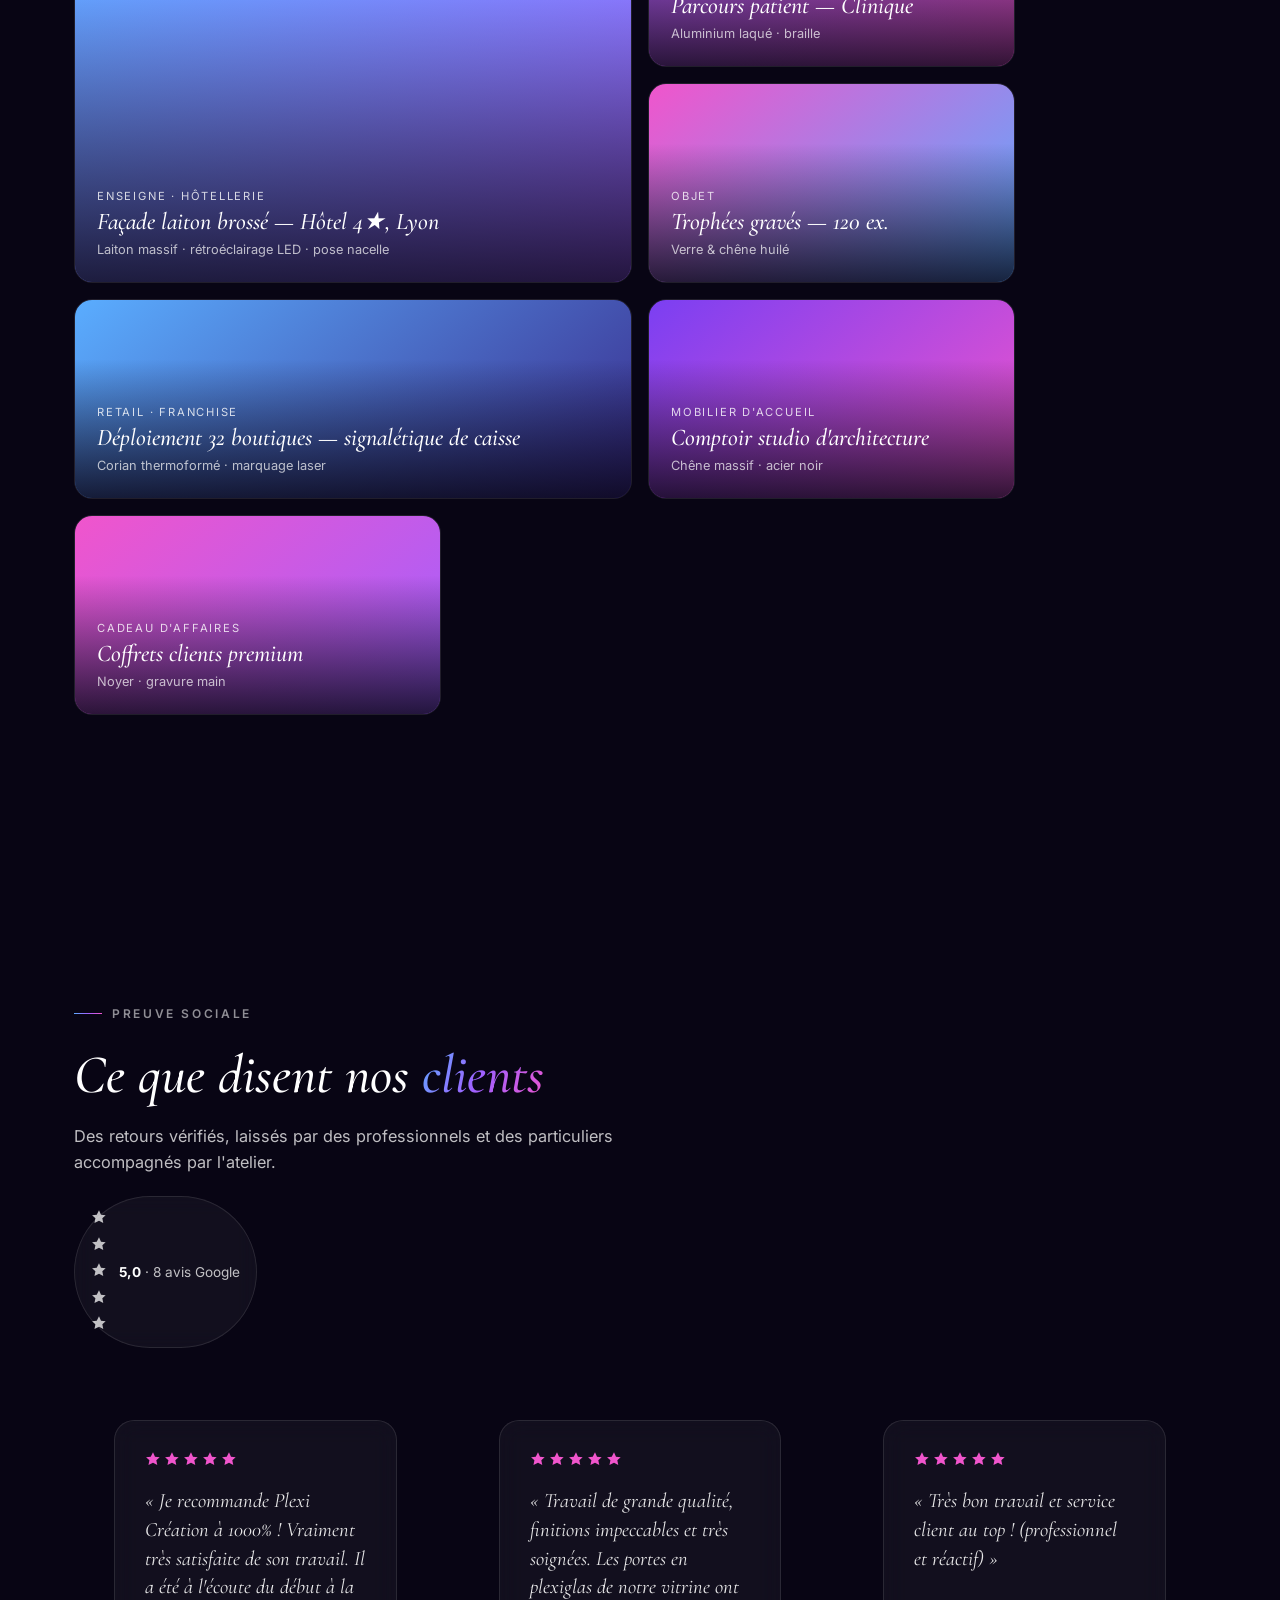
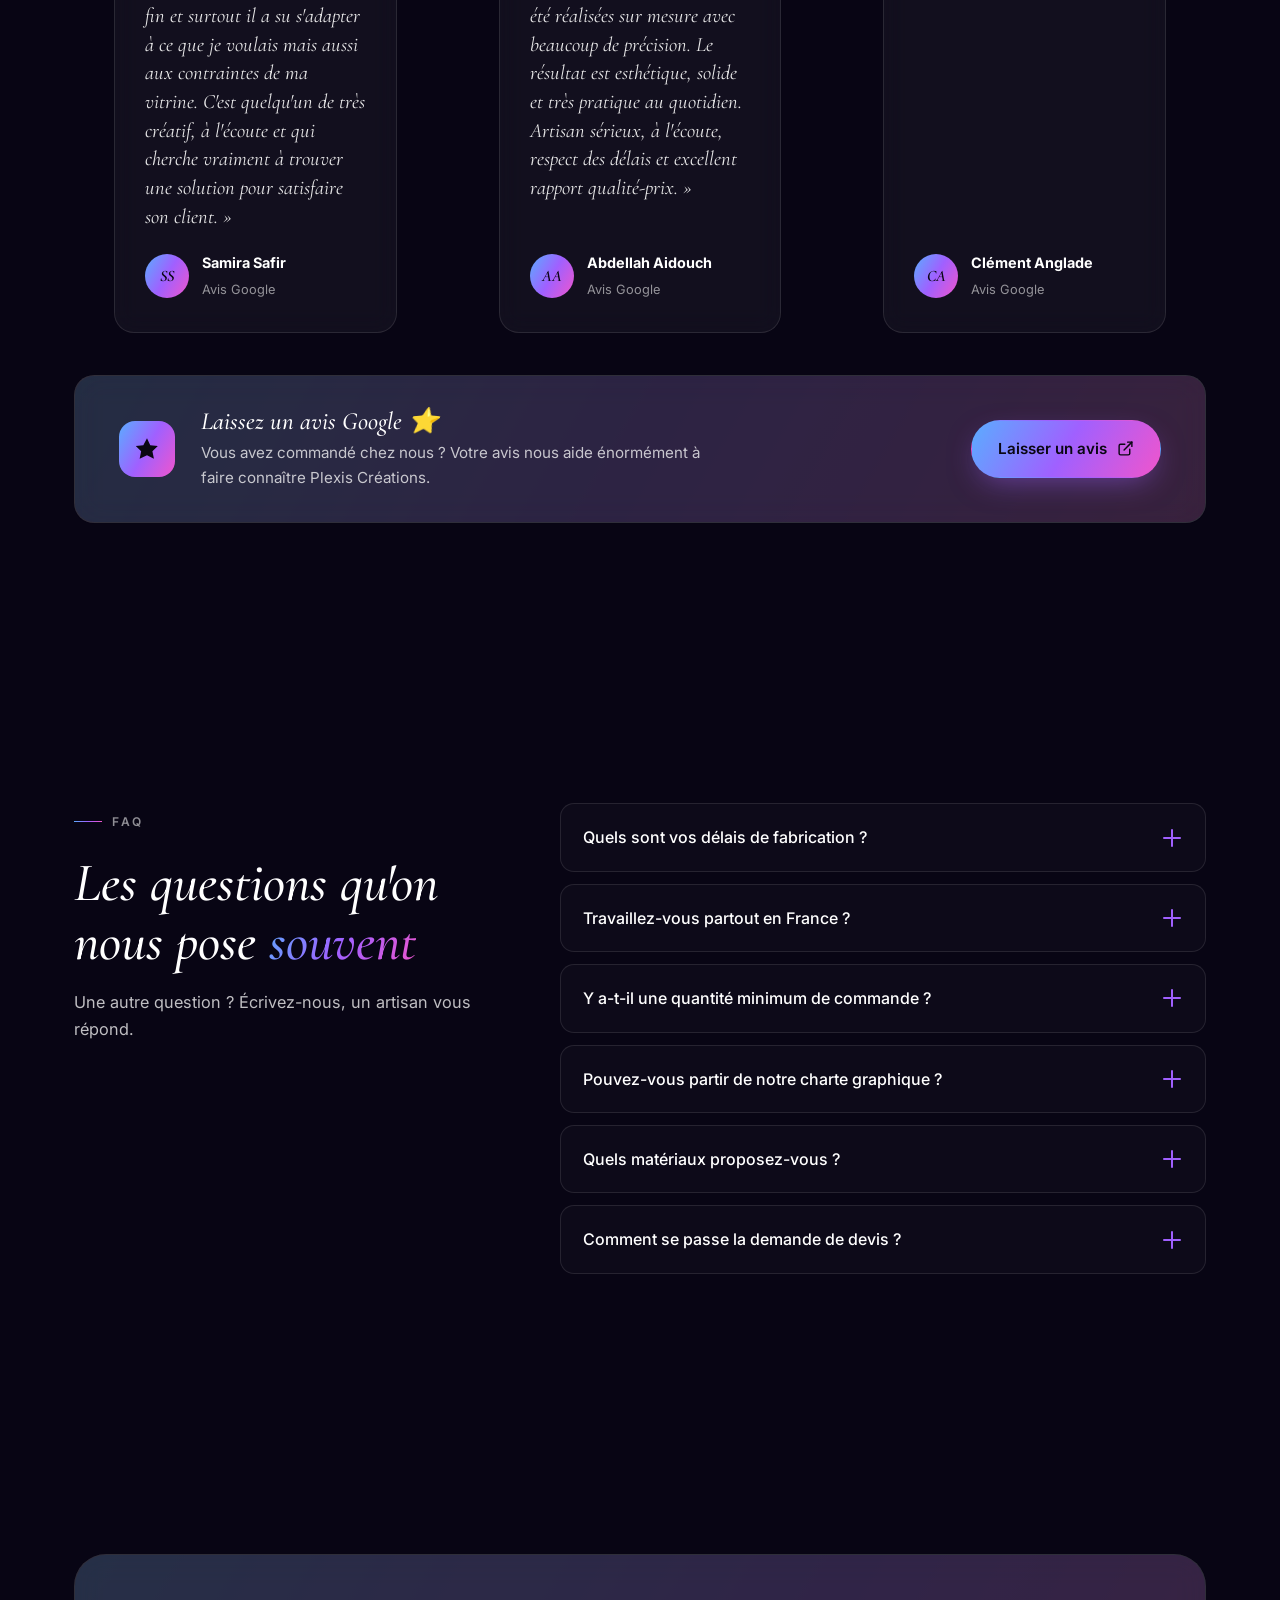
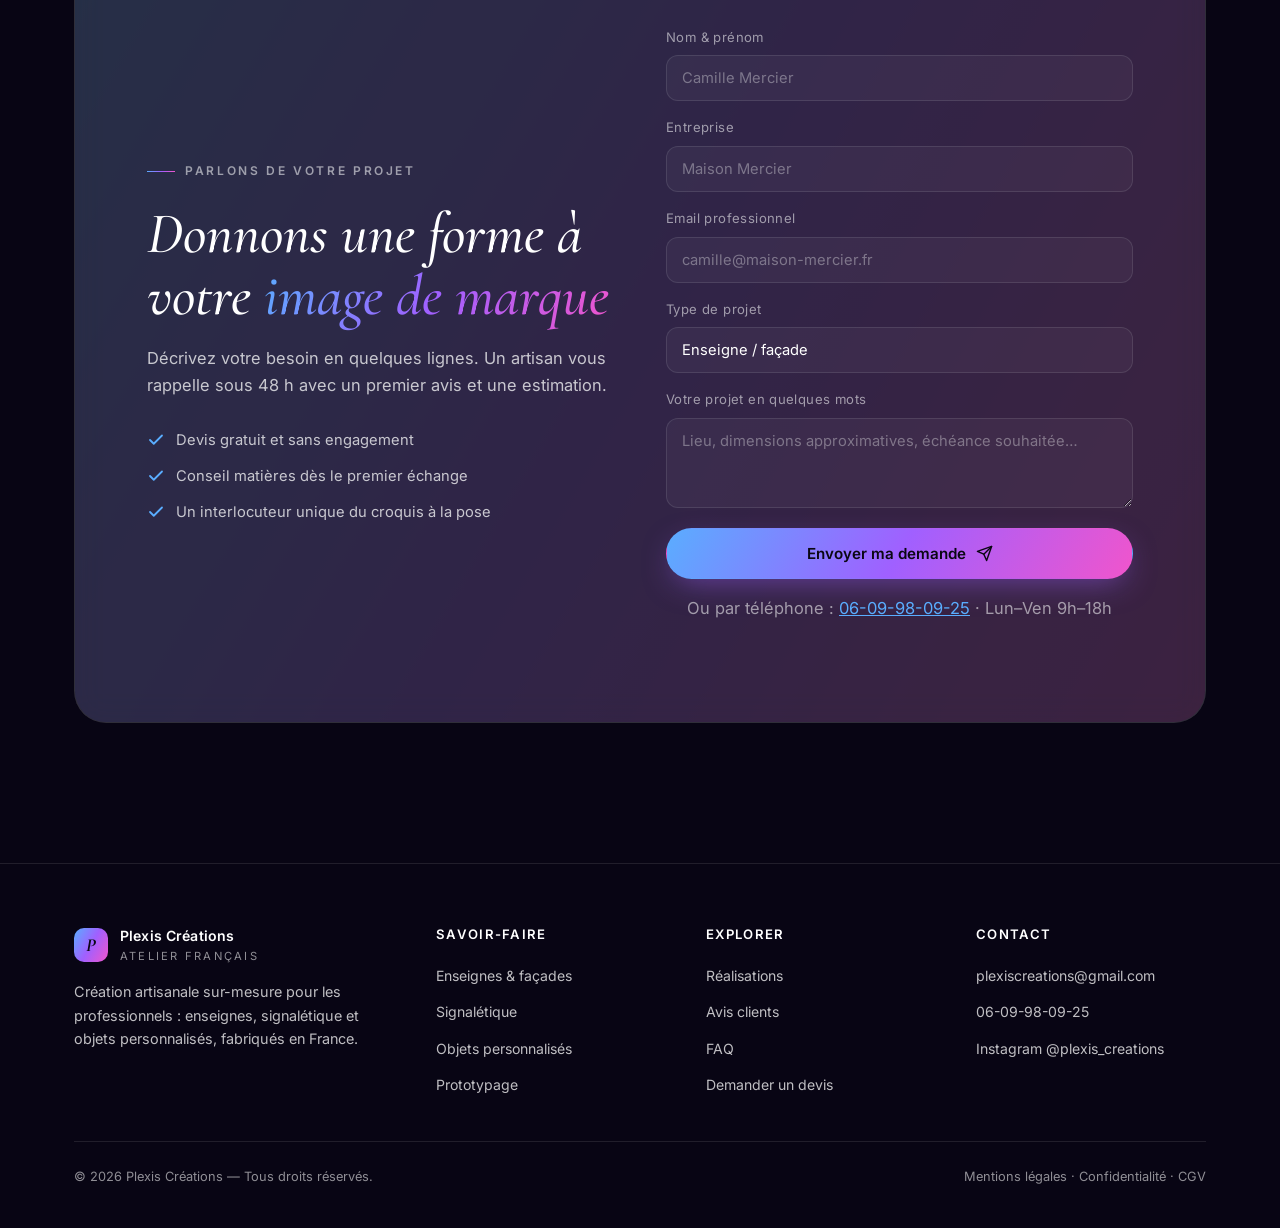
==== commit d30cf1e8: "Add files via upload" ====
--- a/index.html
+++ b/index.html
@@ -1,748 +1,764 @@
-<!DOCTYPE html>
-<html lang="fr">
-<head>
-<meta charset="UTF-8">
-<meta name="viewport" content="width=device-width, initial-scale=1">
-<title>Plexis Créations — Artisanat français sur-mesure pour professionnels</title>
-<meta name="description" content="Plexis Créations, atelier artisanal français spécialisé dans la création sur-mesure : enseignes, signalétique et objets personnalisés pour commerçants, entreprises et professionnels.">
-<link rel="preconnect" href="https://fonts.googleapis.com">
-<link rel="preconnect" href="https://fonts.gstatic.com" crossorigin>
-<link href="https://fonts.googleapis.com/css2?family=Cormorant+Garamond:ital,wght@0,400;0,500;0,600;1,400;1,500;1,600;1,700&family=Inter:wght@300;400;500;600;700&display=swap" rel="stylesheet">
-<style>
-  :root{
-    --blue:#5AADFF;
-    --violet:#A060FF;
-    --pink:#F055CC;
-    --bg:#080514;
-    --bg-2:#0d0a1f;
-    --ink:#ffffff;
-    --text:rgba(255,255,255,.74);
-    --muted:rgba(255,255,255,.55);
-    --line:rgba(255,255,255,.10);
-    --glass:rgba(255,255,255,.045);
-    --glass-strong:rgba(255,255,255,.07);
-    --grad:linear-gradient(120deg,var(--blue) 0%,var(--violet) 50%,var(--pink) 100%);
-    --radius:20px;
-    --ease:cubic-bezier(.22,.61,.36,1);
-    --maxw:1180px;
-  }
-
-  *,*::before,*::after{box-sizing:border-box}
-  html{scroll-behavior:smooth}
-  body{
-    margin:0;
-    background:var(--bg);
-    color:var(--text);
-    font-family:'Inter',system-ui,-apple-system,Segoe UI,Roboto,Helvetica,Arial,sans-serif;
-    font-size:16px;
-    line-height:1.65;
-    -webkit-font-smoothing:antialiased;
-    overflow-x:hidden;
-  }
-
-  /* ambient gradient field */
-  .aura{position:fixed;inset:0;z-index:-2;pointer-events:none;overflow:hidden}
-  .aura::before,.aura::after{
-    content:"";position:absolute;border-radius:50%;filter:blur(120px);opacity:.35;
-  }
-  .aura::before{width:60vw;height:60vw;left:-15vw;top:-20vw;background:radial-gradient(circle at 30% 30%,var(--blue),transparent 60%)}
-  .aura::after{width:55vw;height:55vw;right:-18vw;top:10vh;background:radial-gradient(circle at 60% 40%,var(--pink),transparent 60%)}
-  .aura span{position:absolute;width:50vw;height:50vw;left:20vw;bottom:-25vw;border-radius:50%;filter:blur(130px);opacity:.28;background:radial-gradient(circle,var(--violet),transparent 60%)}
-  body::after{content:"";position:fixed;inset:0;z-index:-1;pointer-events:none;
-    background:
-      radial-gradient(1px 1px at 20% 30%,rgba(255,255,255,.25),transparent),
-      radial-gradient(1px 1px at 70% 60%,rgba(255,255,255,.18),transparent),
-      radial-gradient(1px 1px at 40% 80%,rgba(255,255,255,.15),transparent);
-    background-size:auto;opacity:.5}
-
-  a{color:inherit}
-  img{max-width:100%;display:block}
-  h1,h2,h3{font-family:'Cormorant Garamond',Georgia,serif;font-style:italic;font-weight:500;color:var(--ink);line-height:1.08;margin:0}
-  p{margin:0}
-  .grad-text{background:var(--grad);-webkit-background-clip:text;background-clip:text;color:transparent}
-
-  .wrap{max-width:var(--maxw);margin:0 auto;padding:0 24px}
-  section{padding:clamp(80px,12vw,140px) 0;position:relative}
-  .eyebrow{
-    display:inline-flex;align-items:center;gap:10px;
-    font-family:'Inter',sans-serif;font-style:normal;
-    font-size:12px;letter-spacing:.22em;text-transform:uppercase;
-    color:var(--muted);font-weight:600;margin-bottom:22px;
-  }
-  .eyebrow::before{content:"";width:28px;height:1px;background:var(--grad)}
-  .section-head{max-width:640px;margin-bottom:56px}
-  .section-head h2{font-size:clamp(2.1rem,4.6vw,3.4rem);margin-bottom:18px}
-  .section-head p{color:var(--text);font-size:1.02rem}
-
-  /* buttons */
-  .btn{
-    --pad:15px 26px;
-    display:inline-flex;align-items:center;justify-content:center;gap:10px;
-    padding:var(--pad);border-radius:999px;
-    font-family:'Inter',sans-serif;font-weight:600;font-size:.95rem;
-    text-decoration:none;cursor:pointer;border:1px solid transparent;
-    transition:transform .2s var(--ease),box-shadow .25s var(--ease),background .25s var(--ease),border-color .25s var(--ease);
-  }
-  .btn-primary{background:var(--grad);color:#0a0713;box-shadow:0 10px 30px -8px rgba(160,96,255,.5)}
-  .btn-primary:hover{transform:translateY(-2px);box-shadow:0 18px 44px -10px rgba(240,85,204,.55)}
-  .btn-ghost{background:var(--glass);color:var(--ink);border-color:var(--line);backdrop-filter:blur(10px);-webkit-backdrop-filter:blur(10px)}
-  .btn-ghost:hover{transform:translateY(-2px);border-color:rgba(255,255,255,.28);background:var(--glass-strong)}
-  .btn svg{width:17px;height:17px}
-
-  :where(a,button,input,textarea,select,summary):focus-visible{
-    outline:2px solid var(--blue);outline-offset:3px;border-radius:8px;
-  }
-
-  /* header */
-  header{
-    position:sticky;top:0;z-index:50;
-    backdrop-filter:blur(16px);-webkit-backdrop-filter:blur(16px);
-    background:rgba(8,5,20,.55);
-    border-bottom:1px solid transparent;
-    transition:border-color .3s var(--ease),background .3s var(--ease);
-  }
-  header.scrolled{border-bottom-color:var(--line);background:rgba(8,5,20,.8)}
-  .nav{display:flex;align-items:center;justify-content:space-between;height:72px}
-  .brand{display:flex;align-items:center;gap:12px;text-decoration:none;font-weight:600;color:var(--ink);letter-spacing:.01em}
-  .brand .mark{width:34px;height:34px;border-radius:10px;background:var(--grad);display:grid;place-items:center;font-family:'Cormorant Garamond',serif;font-style:italic;font-weight:700;color:#0a0713;font-size:1.15rem}
-  .brand small{display:block;font-weight:400;font-size:.7rem;letter-spacing:.2em;text-transform:uppercase;color:var(--muted)}
-  .nav-links{display:flex;align-items:center;gap:34px}
-  .nav-links a{text-decoration:none;font-size:.9rem;color:var(--text);transition:color .2s var(--ease)}
-  .nav-links a:hover{color:var(--ink)}
-  .nav .btn{--pad:11px 20px;font-size:.85rem}
-  .menu-toggle{display:none;background:none;border:0;color:var(--ink);cursor:pointer;padding:8px}
-  .menu-toggle svg{width:26px;height:26px}
-
-  /* hero */
-  .hero{padding-top:clamp(70px,10vw,120px);padding-bottom:clamp(70px,10vw,120px)}
-  .hero-grid{display:grid;grid-template-columns:1.15fr .85fr;gap:64px;align-items:center}
-  .hero h1{font-size:clamp(2.9rem,7vw,5.2rem);letter-spacing:-.01em;margin-bottom:26px}
-  .hero h1 .line{display:block}
-  .hero-lead{font-size:1.12rem;max-width:33ch;margin-bottom:36px}
-  .hero-cta{display:flex;flex-wrap:wrap;gap:14px;margin-bottom:40px}
-  .hero-stats{display:flex;gap:34px;flex-wrap:wrap}
-  .hero-stats .n{font-family:'Cormorant Garamond',serif;font-style:italic;font-size:2rem;color:var(--ink);line-height:1}
-  .hero-stats .l{font-size:.8rem;color:var(--muted);letter-spacing:.04em}
-
-  .hero-visual{position:relative}
-  .panel{
-    border:1px solid var(--line);border-radius:var(--radius);
-    background:var(--glass);
-    backdrop-filter:blur(14px);-webkit-backdrop-filter:blur(14px);
-  }
-  .hero-card{padding:26px;position:relative;overflow:hidden}
-  .hero-card::before{content:"";position:absolute;inset:0;background:var(--grad);opacity:.14;mix-blend-mode:screen}
-  .hero-card .tag{position:relative;font-size:.72rem;letter-spacing:.18em;text-transform:uppercase;color:var(--muted)}
-  .hero-card h3{position:relative;font-size:1.7rem;margin:10px 0 6px}
-  .hero-card p{position:relative;font-size:.9rem}
-  .hero-float{
-    position:absolute;right:-18px;bottom:-26px;padding:18px 22px;
-    display:flex;align-items:center;gap:14px;border-radius:16px;
-  }
-  .hero-float .dot{width:38px;height:38px;border-radius:50%;background:var(--grad);display:grid;place-items:center;flex-shrink:0}
-  .hero-float .dot svg{width:19px;height:19px;color:#0a0713}
-  .hero-float strong{color:var(--ink);font-size:.9rem;display:block}
-  .hero-float span{font-size:.78rem;color:var(--muted)}
-
-  /* trust bar */
-  .trust{padding:0 0 40px}
-  .trust .wrap{display:flex;align-items:center;justify-content:space-between;gap:30px;flex-wrap:wrap;
-    border-top:1px solid var(--line);border-bottom:1px solid var(--line);padding-top:26px;padding-bottom:26px}
-  .trust p{font-size:.8rem;letter-spacing:.16em;text-transform:uppercase;color:var(--muted);white-space:nowrap}
-  .trust ul{display:flex;gap:36px;flex-wrap:wrap;list-style:none;margin:0;padding:0}
-  .trust li{font-family:'Cormorant Garamond',serif;font-style:italic;font-size:1.25rem;color:rgba(255,255,255,.7)}
-
-  /* services */
-  .cards{display:grid;grid-template-columns:repeat(3,1fr);gap:22px}
-  .card{padding:30px;border-radius:var(--radius);border:1px solid var(--line);background:var(--glass);
-    backdrop-filter:blur(12px);-webkit-backdrop-filter:blur(12px);
-    transition:transform .3s var(--ease),border-color .3s var(--ease),background .3s var(--ease)}
-  .card:hover{transform:translateY(-6px);border-color:rgba(255,255,255,.22);background:var(--glass-strong)}
-  .card .ico{width:50px;height:50px;border-radius:14px;display:grid;place-items:center;border:1px solid var(--line);background:rgba(255,255,255,.04);margin-bottom:20px}
-  .card .ico svg{width:24px;height:24px;color:var(--blue)}
-  .card h3{font-size:1.55rem;margin-bottom:10px}
-  .card p{font-size:.92rem}
-
-  /* process */
-  .process{margin-top:70px;display:grid;grid-template-columns:repeat(4,1fr);gap:20px;counter-reset:step}
-  .step{padding:24px;border-radius:16px;border:1px solid var(--line);background:rgba(255,255,255,.025);position:relative}
-  .step::before{counter-increment:step;content:"0" counter(step);font-family:'Cormorant Garamond',serif;font-style:italic;font-size:1.6rem;background:var(--grad);-webkit-background-clip:text;background-clip:text;color:transparent}
-  .step h4{font-family:'Inter',sans-serif;color:var(--ink);font-size:1rem;font-weight:600;margin:8px 0 6px}
-  .step p{font-size:.85rem;color:var(--muted)}
-
-  /* gallery */
-  .gallery{display:grid;grid-template-columns:repeat(6,1fr);grid-auto-rows:200px;gap:16px}
-  .tile{
-    position:relative;border-radius:18px;overflow:hidden;border:1px solid var(--line);
-    display:flex;flex-direction:column;justify-content:flex-end;padding:22px;
-    color:var(--ink);text-decoration:none;isolation:isolate;
-    transition:transform .35s var(--ease)}
-  .tile::before{content:"";position:absolute;inset:0;z-index:-2;background:var(--tile,var(--grad))}
-  .tile::after{content:"";position:absolute;inset:0;z-index:-1;background:linear-gradient(180deg,rgba(8,5,20,0) 30%,rgba(8,5,20,.82) 100%)}
-  .tile:hover{transform:scale(1.02)}
-  .tile .t-cat{font-size:.7rem;letter-spacing:.16em;text-transform:uppercase;color:rgba(255,255,255,.8)}
-  .tile h3{font-size:1.5rem;margin-top:4px}
-  .tile .t-mat{font-size:.8rem;color:rgba(255,255,255,.7);margin-top:4px}
-  .tile.big{grid-column:span 3;grid-row:span 2}
-  .tile.wide{grid-column:span 3}
-  .tile.tall{grid-column:span 2;grid-row:span 2}
-  .tile.reg{grid-column:span 2}
-  .g1{--tile:linear-gradient(140deg,#5AADFF,#A060FF)}
-  .g2{--tile:linear-gradient(140deg,#A060FF,#F055CC)}
-  .g3{--tile:linear-gradient(140deg,#F055CC,#5AADFF)}
-  .g4{--tile:linear-gradient(140deg,#5AADFF,#3a2b8c)}
-  .g5{--tile:linear-gradient(140deg,#7b3ff2,#F055CC)}
-  .g6{--tile:linear-gradient(140deg,#F055CC,#A060FF)}
-
-  /* testimonials */
-  .quotes{display:grid;grid-template-columns:repeat(3,1fr);gap:22px}
-  .quote{padding:30px;border-radius:var(--radius);border:1px solid var(--line);background:var(--glass);
-    backdrop-filter:blur(12px);-webkit-backdrop-filter:blur(12px);display:flex;flex-direction:column;gap:20px}
-  .quote .stars{display:flex;gap:3px}
-  .quote .stars svg{width:16px;height:16px;color:var(--pink)}
-  .quote blockquote{margin:0;font-family:'Cormorant Garamond',serif;font-style:italic;font-size:1.28rem;line-height:1.4;color:rgba(255,255,255,.9)}
-  .quote figcaption{display:flex;align-items:center;gap:13px;margin-top:auto}
-  .quote .av{width:44px;height:44px;border-radius:50%;background:var(--grad);display:grid;place-items:center;font-family:'Cormorant Garamond',serif;font-style:italic;font-weight:600;color:#0a0713;flex-shrink:0}
-  .quote .who strong{display:block;color:var(--ink);font-size:.9rem;font-family:'Inter',sans-serif;font-style:normal}
-  .quote .who span{font-size:.8rem;color:var(--muted)}
-
-  .google-review{
-    margin-top:26px;position:relative;overflow:hidden;
-    display:flex;align-items:center;gap:26px;flex-wrap:wrap;
-    padding:32px clamp(24px,4vw,44px);border-radius:var(--radius);
-    border:1px solid var(--line);background:var(--glass-strong);
-    backdrop-filter:blur(16px);-webkit-backdrop-filter:blur(16px);
-  }
-  .google-review::before{content:"";position:absolute;inset:0;background:var(--grad);opacity:.14;mix-blend-mode:screen;pointer-events:none}
-  .gr-icon{position:relative;width:56px;height:56px;border-radius:16px;flex-shrink:0;display:grid;place-items:center;background:var(--grad)}
-  .gr-icon svg{width:26px;height:26px;color:#0a0713}
-  .gr-body{position:relative;flex:1;min-width:240px}
-  .gr-body h3{font-size:1.55rem;margin-bottom:6px}
-  .gr-body p{font-size:.95rem;max-width:52ch}
-  .google-review .btn{position:relative;flex-shrink:0}
-  @media (max-width:640px){
-    .google-review{gap:18px}
-    .google-review .btn{width:100%}
-  }
-
-  /* faq */
-  .faq-grid{display:grid;grid-template-columns:.8fr 1.2fr;gap:56px;align-items:start}
-  .faq-list{display:flex;flex-direction:column;gap:12px}
-  .faq-item{border:1px solid var(--line);border-radius:14px;background:rgba(255,255,255,.025);overflow:hidden}
-  .faq-item summary{list-style:none;cursor:pointer;padding:20px 22px;display:flex;align-items:center;justify-content:space-between;gap:16px;
-    font-family:'Inter',sans-serif;font-weight:500;color:var(--ink);font-size:1rem}
-  .faq-item summary::-webkit-details-marker{display:none}
-  .faq-item summary .pm{width:22px;height:22px;flex-shrink:0;position:relative;transition:transform .3s var(--ease)}
-  .faq-item summary .pm::before,.faq-item summary .pm::after{content:"";position:absolute;background:var(--violet);border-radius:2px}
-  .faq-item summary .pm::before{top:10px;left:2px;right:2px;height:2px}
-  .faq-item summary .pm::after{left:10px;top:2px;bottom:2px;width:2px}
-  .faq-item[open] summary .pm{transform:rotate(135deg)}
-  .faq-item .a{padding:0 22px 22px;font-size:.93rem;color:var(--text)}
-
-  /* final cta */
-  .final{position:relative}
-  .final-card{
-    position:relative;overflow:hidden;border-radius:32px;border:1px solid var(--line);
-    padding:clamp(40px,6vw,72px);
-    background:var(--glass-strong);
-    backdrop-filter:blur(16px);-webkit-backdrop-filter:blur(16px);
-  }
-  .final-card::before{content:"";position:absolute;inset:0;background:var(--grad);opacity:.16;mix-blend-mode:screen}
-  .final-inner{position:relative;display:grid;grid-template-columns:1fr 1fr;gap:52px;align-items:center}
-  .final h2{font-size:clamp(2.2rem,5vw,3.6rem);margin-bottom:18px}
-  .final p{margin-bottom:28px;font-size:1.03rem}
-  .final ul{list-style:none;margin:22px 0 0;padding:0;display:flex;flex-direction:column;gap:12px}
-  .final li{display:flex;gap:11px;align-items:flex-start;font-size:.92rem}
-  .final li svg{width:18px;height:18px;color:var(--blue);flex-shrink:0;margin-top:3px}
-
-  form{display:flex;flex-direction:column;gap:16px}
-  .field{display:flex;flex-direction:column;gap:7px}
-  .field label{font-size:.82rem;color:var(--muted);letter-spacing:.03em}
-  .field input,.field select,.field textarea{
-    background:rgba(255,255,255,.04);border:1px solid var(--line);border-radius:12px;
-    padding:13px 15px;color:var(--ink);font-family:inherit;font-size:.92rem;transition:border-color .2s var(--ease),background .2s var(--ease)}
-  .field input::placeholder,.field textarea::placeholder{color:rgba(255,255,255,.35)}
-  .field input:focus,.field select:focus,.field textarea:focus{border-color:var(--violet);background:rgba(255,255,255,.06)}
-  .field textarea{resize:vertical;min-height:90px}
-  .field select{appearance:none}
-  form .btn{width:100%;margin-top:4px}
-  .form-note{font-size:.78rem;color:var(--muted);text-align:center}
-
-  /* footer */
-  footer{border-top:1px solid var(--line);padding:60px 0 40px}
-  .foot-grid{display:grid;grid-template-columns:1.4fr 1fr 1fr 1fr;gap:40px;margin-bottom:44px}
-  footer h5{font-family:'Inter',sans-serif;color:var(--ink);font-size:.82rem;letter-spacing:.1em;text-transform:uppercase;margin:0 0 16px;font-weight:600}
-  footer ul{list-style:none;margin:0;padding:0;display:flex;flex-direction:column;gap:10px}
-  footer a{text-decoration:none;font-size:.88rem;color:var(--text);transition:color .2s var(--ease)}
-  footer a:hover{color:var(--ink)}
-  .foot-brand p{font-size:.9rem;max-width:32ch;margin-top:14px}
-  .foot-bottom{display:flex;justify-content:space-between;align-items:center;gap:20px;flex-wrap:wrap;
-    border-top:1px solid var(--line);padding-top:24px;font-size:.8rem;color:var(--muted)}
-
-  /* reveal animation */
-  .reveal{opacity:0;transform:translateY(14px);transition:opacity .55s var(--ease),transform .55s var(--ease)}
-  .reveal.in{opacity:1;transform:none}
-
-  @media (max-width:960px){
-    .hero-grid{grid-template-columns:1fr;gap:48px}
-    .hero-visual{max-width:440px}
-    .cards,.quotes{grid-template-columns:1fr 1fr}
-    .process{grid-template-columns:1fr 1fr}
-    .faq-grid{grid-template-columns:1fr;gap:32px}
-    .final-inner{grid-template-columns:1fr;gap:36px}
-    .gallery{grid-template-columns:repeat(2,1fr);grid-auto-rows:180px}
-    .tile.big,.tile.wide,.tile.tall,.tile.reg{grid-column:span 2;grid-row:span 1}
-    .foot-grid{grid-template-columns:1fr 1fr}
-  }
-  @media (max-width:640px){
-    .nav-links{
-      position:absolute;top:72px;left:0;right:0;
-      flex-direction:column;align-items:stretch;gap:0;
-      background:rgba(8,5,20,.97);border-bottom:1px solid var(--line);
-      padding:8px 24px 20px;
-      transform:translateY(-8px);opacity:0;pointer-events:none;transition:opacity .2s var(--ease),transform .2s var(--ease)}
-    .nav-links.open{transform:none;opacity:1;pointer-events:auto}
-    .nav-links a{padding:14px 0;border-bottom:1px solid var(--line)}
-    .nav-links .btn{margin-top:14px}
-    .menu-toggle{display:block}
-    .cards,.quotes,.process{grid-template-columns:1fr}
-    .gallery{grid-template-columns:1fr}
-    .tile.big,.tile.wide,.tile.tall,.tile.reg{grid-column:span 1}
-    .trust .wrap{justify-content:center;text-align:center}
-    .foot-grid{grid-template-columns:1fr}
-    .hero-float{position:static;margin-top:16px}
-  }
-
-  @media (prefers-reduced-motion:reduce){
-    *{scroll-behavior:auto !important}
-    .reveal{opacity:1 !important;transform:none !important;transition:none}
-    .btn:hover,.card:hover,.tile:hover{transform:none}
-  }
-</style>
-</head>
-<body>
-<div class="aura" aria-hidden="true"><span></span></div>
-
-<header id="header">
-  <div class="wrap nav">
-    <a href="#top" class="brand">
-      <span class="mark">P</span>
-      <span>Plexis Créations<small>Atelier français</small></span>
-    </a>
-    <nav class="nav-links" id="navLinks" aria-label="Navigation principale">
-      <a href="#savoir-faire">Savoir-faire</a>
-      <a href="#realisations">Réalisations</a>
-      <a href="#avis">Avis clients</a>
-      <a href="#faq">FAQ</a>
-      <a href="#devis" class="btn btn-primary">Devis gratuit</a>
-    </nav>
-    <button class="menu-toggle" id="menuToggle" aria-label="Ouvrir le menu" aria-expanded="false" aria-controls="navLinks">
-      <svg viewBox="0 0 24 24" fill="none" stroke="currentColor" stroke-width="2" stroke-linecap="round"><line x1="3" y1="6" x2="21" y2="6"/><line x1="3" y1="12" x2="21" y2="12"/><line x1="3" y1="18" x2="21" y2="18"/></svg>
-    </button>
-  </div>
-</header>
-
-<main id="top">
-
-  <!-- HERO -->
-  <section class="hero" id="accueil">
-    <div class="wrap hero-grid">
-      <div>
-        <span class="eyebrow reveal">Artisanat sur-mesure · B2B</span>
-        <h1 class="reveal">
-          <span class="line">Donnez à votre marque</span>
-          <span class="line grad-text">une présence tangible.</span>
-        </h1>
-        <p class="hero-lead reveal">Enseignes, signalétique et objets personnalisés conçus et fabriqués dans notre atelier français. Pour les commerçants et les entreprises qui ne laissent rien au hasard.</p>
-        <div class="hero-cta reveal">
-          <a href="#devis" class="btn btn-primary">
-            Demander un devis
-            <svg viewBox="0 0 24 24" fill="none" stroke="currentColor" stroke-width="2" stroke-linecap="round" stroke-linejoin="round"><line x1="5" y1="12" x2="19" y2="12"/><polyline points="12 5 19 12 12 19"/></svg>
-          </a>
-          <a href="#realisations" class="btn btn-ghost">Voir nos réalisations</a>
-        </div>
-        <div class="hero-stats reveal">
-          <div><div class="n">250+</div><div class="l">professionnels accompagnés</div></div>
-          <div><div class="n">15 ans</div><div class="l">de métier en atelier</div></div>
-          <div><div class="n">100%</div><div class="l">fabrication française</div></div>
-        </div>
-      </div>
-      <div class="hero-visual reveal">
-        <div class="panel hero-card">
-          <span class="tag">Projet en cours · Atelier</span>
-          <h3>Enseigne lumineuse laiton &amp; verre dépoli</h3>
-          <p>Lettrage découpé à la main, rétroéclairage LED sur-mesure, patine réalisée à l'atelier pour une brasserie parisienne.</p>
-        </div>
-        <div class="panel hero-float">
-          <span class="dot"><svg viewBox="0 0 24 24" fill="none" stroke="currentColor" stroke-width="2.4" stroke-linecap="round" stroke-linejoin="round"><polyline points="20 6 9 17 4 12"/></svg></span>
-          <span><strong>Devis sous 48 h</strong><span>Réponse d'un artisan, pas d'un formulaire</span></span>
-        </div>
-      </div>
-    </div>
-  </section>
-
-  <!-- TRUST -->
-  <div class="trust">
-    <div class="wrap">
-      <p>Ils nous font confiance</p>
-      <ul>
-        <li>Commerces indépendants</li>
-        <li>Groupes hôteliers</li>
-        <li>Cabinets &amp; études</li>
-        <li>Architectes d'intérieur</li>
-        <li>Franchises</li>
-      </ul>
-    </div>
-  </div>
-
-  <!-- SAVOIR-FAIRE -->
-  <section id="savoir-faire">
-    <div class="wrap">
-      <div class="section-head reveal">
-        <span class="eyebrow">Savoir-faire</span>
-        <h2>Un atelier, tous les métiers de la <span class="grad-text">matière</span></h2>
-        <p>Nous maîtrisons la chaîne complète : conception, usinage, assemblage et finition. Un seul interlocuteur, du croquis à la pose.</p>
-      </div>
-      <div class="cards">
-        <article class="card reveal">
-          <span class="ico"><svg viewBox="0 0 24 24" fill="none" stroke="currentColor" stroke-width="1.8" stroke-linecap="round" stroke-linejoin="round"><rect x="2" y="4" width="20" height="12" rx="2"/><line x1="12" y1="16" x2="12" y2="21"/><line x1="8" y1="21" x2="16" y2="21"/></svg></span>
-          <h3>Enseignes &amp; façades</h3>
-          <p>Lettres boîtiers, lettres découpées, blocs rétroéclairés, totems. Métal, bois massif, plexi, verre. Étude photométrique et conformité incluses.</p>
-        </article>
-        <article class="card reveal">
-          <span class="ico"><svg viewBox="0 0 24 24" fill="none" stroke="currentColor" stroke-width="1.8" stroke-linecap="round" stroke-linejoin="round"><path d="M3 9l9-7 9 7v11a2 2 0 0 1-2 2H5a2 2 0 0 1-2-2z"/><polyline points="9 22 9 12 15 12 15 22"/></svg></span>
-          <h3>Signalétique intérieure</h3>
-          <p>Plaques, directionnels, numérotation, pictogrammes accessibles. Systèmes modulaires cohérents avec votre identité, déclinables sur plusieurs sites.</p>
-        </article>
-        <article class="card reveal">
-          <span class="ico"><svg viewBox="0 0 24 24" fill="none" stroke="currentColor" stroke-width="1.8" stroke-linecap="round" stroke-linejoin="round"><path d="M12 2l2.4 7.4H22l-6 4.6 2.3 7.4L12 17l-6.3 4.4L8 14 2 9.4h7.6z"/></svg></span>
-          <h3>Objets personnalisés</h3>
-          <p>Cadeaux d'affaires, trophées, présentoirs, mobilier d'accueil, éléments de PLV. Petites et moyennes séries gravées, marquées ou patinées à la main.</p>
-        </article>
-        <article class="card reveal">
-          <span class="ico"><svg viewBox="0 0 24 24" fill="none" stroke="currentColor" stroke-width="1.8" stroke-linecap="round" stroke-linejoin="round"><path d="M14.7 6.3a5 5 0 0 0-6.4 6.4L2 19l3 3 6.3-6.3a5 5 0 0 0 6.4-6.4l-3 3-2.7-.7-.7-2.7z"/></svg></span>
-          <h3>Sur-mesure &amp; prototypage</h3>
-          <p>Une idée, un cahier des charges exigeant ? Nous prototypons, testons les matériaux et industrialisons la pièce jusqu'à la finition parfaite.</p>
-        </article>
-        <article class="card reveal">
-          <span class="ico"><svg viewBox="0 0 24 24" fill="none" stroke="currentColor" stroke-width="1.8" stroke-linecap="round" stroke-linejoin="round"><circle cx="12" cy="12" r="3"/><path d="M12 2v3M12 19v3M2 12h3M19 12h3M4.9 4.9l2.1 2.1M17 17l2.1 2.1M17 7l2.1-2.1M4.9 19.1L7 17"/></svg></span>
-          <h3>Direction artistique</h3>
-          <p>Choix des matières, échantillons physiques, rendus 3D avant fabrication. Nous traduisons votre charte en objet, pas l'inverse.</p>
-        </article>
-        <article class="card reveal">
-          <span class="ico"><svg viewBox="0 0 24 24" fill="none" stroke="currentColor" stroke-width="1.8" stroke-linecap="round" stroke-linejoin="round"><rect x="1" y="3" width="15" height="13" rx="1"/><path d="M16 8h4l3 3v5h-7z"/><circle cx="5.5" cy="18.5" r="2.5"/><circle cx="18.5" cy="18.5" r="2.5"/></svg></span>
-          <h3>Pose &amp; accompagnement</h3>
-          <p>Relevés sur site, installation par nos équipes, maintenance et SAV. Déploiement multi-sites coordonné partout en France.</p>
-        </article>
-      </div>
-
-      <div class="process">
-        <div class="step reveal"><h4>Échange</h4><p>On écoute votre projet, vos contraintes de lieu et de budget. Conseil matières dès le premier rendez-vous.</p></div>
-        <div class="step reveal"><h4>Conception</h4><p>Plans techniques, rendus 3D et échantillons physiques validés ensemble avant tout lancement.</p></div>
-        <div class="step reveal"><h4>Fabrication atelier</h4><p>Usinage, assemblage et finitions à la main dans notre atelier. Contrôle qualité pièce par pièce.</p></div>
-        <div class="step reveal"><h4>Livraison &amp; pose</h4><p>Installation soignée par nos équipes, remise d'un dossier d'entretien, suivi dans la durée.</p></div>
-      </div>
-    </div>
-  </section>
-
-  <!-- REALISATIONS -->
-  <section id="realisations">
-    <div class="wrap">
-      <div class="section-head reveal">
-        <span class="eyebrow">Réalisations</span>
-        <h2>Des pièces qui <span class="grad-text">durent</span>, pour des marques qui comptent</h2>
-        <p>Un aperçu de projets récents livrés à des commerçants, des groupes et des indépendants exigeants.</p>
-      </div>
-      <div class="gallery">
-        <a href="#devis" class="tile big g1 reveal">
-          <span class="t-cat">Enseigne · Hôtellerie</span>
-          <h3>Façade laiton brossé — Hôtel 4★, Lyon</h3>
-          <span class="t-mat">Laiton massif · rétroéclairage LED · pose nacelle</span>
-        </a>
-        <a href="#devis" class="tile reg g2 reveal">
-          <span class="t-cat">Signalétique</span>
-          <h3>Parcours patient — Clinique</h3>
-          <span class="t-mat">Aluminium laqué · braille</span>
-        </a>
-        <a href="#devis" class="tile reg g3 reveal">
-          <span class="t-cat">Objet</span>
-          <h3>Trophées gravés — 120 ex.</h3>
-          <span class="t-mat">Verre &amp; chêne huilé</span>
-        </a>
-        <a href="#devis" class="tile wide g4 reveal">
-          <span class="t-cat">Retail · Franchise</span>
-          <h3>Déploiement 32 boutiques — signalétique de caisse</h3>
-          <span class="t-mat">Corian thermoformé · marquage laser</span>
-        </a>
-        <a href="#devis" class="tile reg g5 reveal">
-          <span class="t-cat">Mobilier d'accueil</span>
-          <h3>Comptoir studio d'architecture</h3>
-          <span class="t-mat">Chêne massif · acier noir</span>
-        </a>
-        <a href="#devis" class="tile reg g6 reveal">
-          <span class="t-cat">Cadeau d'affaires</span>
-          <h3>Coffrets clients premium</h3>
-          <span class="t-mat">Noyer · gravure main</span>
-        </a>
-      </div>
-    </div>
-  </section>
-
-  <!-- AVIS -->
-  <section id="avis">
-    <div class="wrap">
-      <div class="section-head reveal">
-        <span class="eyebrow">Preuve sociale</span>
-        <h2>Ce que disent les <span class="grad-text">professionnels</span></h2>
-        <p>Retours de clients B2B accompagnés par l'atelier ces deux dernières années.</p>
-      </div>
-      <div class="quotes">
-        <figure class="quote reveal">
-          <div class="stars" aria-label="5 sur 5">
-            <svg viewBox="0 0 24 24" fill="currentColor"><path d="M12 2l3 6.5 7 .8-5 4.7 1.4 7L12 17.8 5.2 21l1.4-7-5-4.7 7-.8z"/></svg>
-            <svg viewBox="0 0 24 24" fill="currentColor"><path d="M12 2l3 6.5 7 .8-5 4.7 1.4 7L12 17.8 5.2 21l1.4-7-5-4.7 7-.8z"/></svg>
-            <svg viewBox="0 0 24 24" fill="currentColor"><path d="M12 2l3 6.5 7 .8-5 4.7 1.4 7L12 17.8 5.2 21l1.4-7-5-4.7 7-.8z"/></svg>
-            <svg viewBox="0 0 24 24" fill="currentColor"><path d="M12 2l3 6.5 7 .8-5 4.7 1.4 7L12 17.8 5.2 21l1.4-7-5-4.7 7-.8z"/></svg>
-            <svg viewBox="0 0 24 24" fill="currentColor"><path d="M12 2l3 6.5 7 .8-5 4.7 1.4 7L12 17.8 5.2 21l1.4-7-5-4.7 7-.8z"/></svg>
-          </div>
-          <blockquote>« Une enseigne qui a changé la perception de la boutique en vitrine. Le conseil sur les matières a fait toute la différence. »</blockquote>
-          <figcaption>
-            <span class="av">CM</span>
-            <span class="who"><strong>Camille Mercier</strong><span>Gérante, Maison Mercier — Bordeaux</span></span>
-          </figcaption>
-        </figure>
-        <figure class="quote reveal">
-          <div class="stars" aria-label="5 sur 5">
-            <svg viewBox="0 0 24 24" fill="currentColor"><path d="M12 2l3 6.5 7 .8-5 4.7 1.4 7L12 17.8 5.2 21l1.4-7-5-4.7 7-.8z"/></svg>
-            <svg viewBox="0 0 24 24" fill="currentColor"><path d="M12 2l3 6.5 7 .8-5 4.7 1.4 7L12 17.8 5.2 21l1.4-7-5-4.7 7-.8z"/></svg>
-            <svg viewBox="0 0 24 24" fill="currentColor"><path d="M12 2l3 6.5 7 .8-5 4.7 1.4 7L12 17.8 5.2 21l1.4-7-5-4.7 7-.8z"/></svg>
-            <svg viewBox="0 0 24 24" fill="currentColor"><path d="M12 2l3 6.5 7 .8-5 4.7 1.4 7L12 17.8 5.2 21l1.4-7-5-4.7 7-.8z"/></svg>
-            <svg viewBox="0 0 24 24" fill="currentColor"><path d="M12 2l3 6.5 7 .8-5 4.7 1.4 7L12 17.8 5.2 21l1.4-7-5-4.7 7-.8z"/></svg>
-          </div>
-          <blockquote>« 32 boutiques équipées en 4 mois, sans un couac. La coordination du déploiement a été irréprochable. »</blockquote>
-          <figcaption>
-            <span class="av">TR</span>
-            <span class="who"><strong>Thomas Roussel</strong><span>Directeur réseau, Enseigne retail nationale</span></span>
-          </figcaption>
-        </figure>
-        <figure class="quote reveal">
-          <div class="stars" aria-label="5 sur 5">
-            <svg viewBox="0 0 24 24" fill="currentColor"><path d="M12 2l3 6.5 7 .8-5 4.7 1.4 7L12 17.8 5.2 21l1.4-7-5-4.7 7-.8z"/></svg>
-            <svg viewBox="0 0 24 24" fill="currentColor"><path d="M12 2l3 6.5 7 .8-5 4.7 1.4 7L12 17.8 5.2 21l1.4-7-5-4.7 7-.8z"/></svg>
-            <svg viewBox="0 0 24 24" fill="currentColor"><path d="M12 2l3 6.5 7 .8-5 4.7 1.4 7L12 17.8 5.2 21l1.4-7-5-4.7 7-.8z"/></svg>
-            <svg viewBox="0 0 24 24" fill="currentColor"><path d="M12 2l3 6.5 7 .8-5 4.7 1.4 7L12 17.8 5.2 21l1.4-7-5-4.7 7-.8z"/></svg>
-            <svg viewBox="0 0 24 24" fill="currentColor"><path d="M12 2l3 6.5 7 .8-5 4.7 1.4 7L12 17.8 5.2 21l1.4-7-5-4.7 7-.8z"/></svg>
-          </div>
-          <blockquote>« Ils ont compris notre charte mieux que nous. Les prototypes physiques nous ont évité une erreur coûteuse. »</blockquote>
-          <figcaption>
-            <span class="av">LF</span>
-            <span class="who"><strong>Léa Fontaine</strong><span>Architecte d'intérieur, Studio Fontaine</span></span>
-          </figcaption>
-        </figure>
-      </div>
-
-      <div class="google-review reveal">
-        <div class="gr-icon" aria-hidden="true">
-          <svg viewBox="0 0 24 24" fill="currentColor"><path d="M12 2l3 6.5 7 .8-5 4.7 1.4 7L12 17.8 5.2 21l1.4-7-5-4.7 7-.8z"/></svg>
-        </div>
-        <div class="gr-body">
-          <h3>Laissez un avis Google <span aria-hidden="true">⭐</span></h3>
-          <p>Vous avez commandé chez nous ? Votre avis nous aide énormément à faire connaître Plexis Créations.</p>
-        </div>
-        <a class="btn btn-primary" href="https://www.google.com/search?kgmid=/g/11nhyf2xq9&q=Plexis+Creations#lrd=0x0:0x0,3" target="_blank" rel="noopener">
-          Laisser un avis
-          <svg viewBox="0 0 24 24" fill="none" stroke="currentColor" stroke-width="2" stroke-linecap="round" stroke-linejoin="round"><path d="M18 13v6a2 2 0 0 1-2 2H5a2 2 0 0 1-2-2V8a2 2 0 0 1 2-2h6"/><polyline points="15 3 21 3 21 9"/><line x1="10" y1="14" x2="21" y2="3"/></svg>
-        </a>
-      </div>
-    </div>
-  </section>
-
-  <!-- FAQ -->
-  <section id="faq">
-    <div class="wrap faq-grid">
-      <div class="section-head reveal" style="margin-bottom:0">
-        <span class="eyebrow">FAQ</span>
-        <h2>Les questions qu'on nous pose <span class="grad-text">souvent</span></h2>
-        <p>Une autre question ? Écrivez-nous, un artisan vous répond.</p>
-      </div>
-      <div class="faq-list">
-        <details class="faq-item reveal">
-          <summary>Quels sont vos délais de fabrication ?<span class="pm" aria-hidden="true"></span></summary>
-          <div class="a">Comptez 2 à 4 semaines pour une enseigne standard après validation du BAT, 4 à 8 semaines pour un projet complexe ou multi-sites. Nous communiquons un planning précis dès le devis signé.</div>
-        </details>
-        <details class="faq-item reveal">
-          <summary>Travaillez-vous partout en France ?<span class="pm" aria-hidden="true"></span></summary>
-          <div class="a">Oui. L'atelier est en France et nos équipes de pose interviennent sur tout le territoire, métropole et grandes agglomérations. Pour les DOM-TOM, nous livrons et coordonnons avec un poseur local.</div>
-        </details>
-        <details class="faq-item reveal">
-          <summary>Y a-t-il une quantité minimum de commande ?<span class="pm" aria-hidden="true"></span></summary>
-          <div class="a">Non. Nous réalisons aussi bien une pièce unique qu'une série de plusieurs centaines d'exemplaires. Le prix unitaire s'ajuste selon le volume et la complexité.</div>
-        </details>
-        <details class="faq-item reveal">
-          <summary>Pouvez-vous partir de notre charte graphique ?<span class="pm" aria-hidden="true"></span></summary>
-          <div class="a">C'est notre méthode. Vous nous transmettez votre charte, vos fichiers vectoriels et vos références ; nous produisons plans techniques et rendus 3D fidèles avant toute fabrication.</div>
-        </details>
-        <details class="faq-item reveal">
-          <summary>Quels matériaux proposez-vous ?<span class="pm" aria-hidden="true"></span></summary>
-          <div class="a">Laiton, acier, aluminium, inox, bois massif, plexiglas, Corian, verre, résine. Nous vous envoyons des échantillons physiques pour choisir en connaissance de cause.</div>
-        </details>
-        <details class="faq-item reveal">
-          <summary>Comment se passe la demande de devis ?<span class="pm" aria-hidden="true"></span></summary>
-          <div class="a">Vous remplissez le formulaire ci-dessous ou vous nous appelez. Nous revenons vers vous sous 48 h ouvrées avec une première estimation, puis un devis détaillé après échange ou visite sur site.</div>
-        </details>
-      </div>
-    </div>
-  </section>
-
-  <!-- FINAL CTA -->
-  <section class="final" id="devis">
-    <div class="wrap">
-      <div class="final-card reveal">
-        <div class="final-inner">
-          <div>
-            <span class="eyebrow">Parlons de votre projet</span>
-            <h2>Donnons une forme à votre <span class="grad-text">image de marque</span></h2>
-            <p>Décrivez votre besoin en quelques lignes. Un artisan vous rappelle sous 48 h avec un premier avis et une estimation.</p>
-            <ul>
-              <li><svg viewBox="0 0 24 24" fill="none" stroke="currentColor" stroke-width="2.4" stroke-linecap="round" stroke-linejoin="round"><polyline points="20 6 9 17 4 12"/></svg> Devis gratuit et sans engagement</li>
-              <li><svg viewBox="0 0 24 24" fill="none" stroke="currentColor" stroke-width="2.4" stroke-linecap="round" stroke-linejoin="round"><polyline points="20 6 9 17 4 12"/></svg> Conseil matières dès le premier échange</li>
-              <li><svg viewBox="0 0 24 24" fill="none" stroke="currentColor" stroke-width="2.4" stroke-linecap="round" stroke-linejoin="round"><polyline points="20 6 9 17 4 12"/></svg> Un interlocuteur unique du croquis à la pose</li>
-            </ul>
-          </div>
-          <form id="devisForm" action="https://formsubmit.co/plexiscreations@gmail.com" method="POST">
-            <div class="field">
-              <label for="nom">Nom &amp; prénom</label>
-              <input id="nom" name="nom" type="text" required placeholder="Camille Mercier">
-            </div>
-            <div class="field">
-              <label for="entreprise">Entreprise</label>
-              <input id="entreprise" name="entreprise" type="text" required placeholder="Maison Mercier">
-            </div>
-            <div class="field">
-              <label for="email">Email professionnel</label>
-              <input id="email" name="email" type="email" required placeholder="camille@maison-mercier.fr">
-            </div>
-            <div class="field">
-              <label for="type">Type de projet</label>
-              <select id="type" name="type">
-                <option>Enseigne / façade</option>
-                <option>Signalétique intérieure</option>
-                <option>Objets personnalisés</option>
-                <option>Sur-mesure / prototypage</option>
-                <option>Déploiement multi-sites</option>
-                <option>Autre</option>
-              </select>
-            </div>
-            <div class="field">
-              <label for="message">Votre projet en quelques mots</label>
-              <textarea id="message" name="message" placeholder="Lieu, dimensions approximatives, échéance souhaitée…"></textarea>
-            </div>
-            <button type="submit" class="btn btn-primary">
-              Envoyer ma demande
-              <svg viewBox="0 0 24 24" fill="none" stroke="currentColor" stroke-width="2" stroke-linecap="round" stroke-linejoin="round"><line x1="22" y1="2" x2="11" y2="13"/><polygon points="22 2 15 22 11 13 2 9 22 2"/></svg>
-            </button>
-            <p class="form-note">Ou par téléphone : <a href="tel:+33609980925" style="color:var(--blue)">06-09-98-09-25</a> · Lun–Ven 9h–18h</p>
-          </form>
-        </div>
-      </div>
-    </div>
-  </section>
-
-</main>
-
-<footer>
-  <div class="wrap">
-    <div class="foot-grid">
-      <div class="foot-brand">
-        <a href="#top" class="brand">
-          <span class="mark">P</span>
-          <span>Plexis Créations<small>Atelier français</small></span>
-        </a>
-        <p>Création artisanale sur-mesure pour les professionnels : enseignes, signalétique et objets personnalisés, fabriqués en France.</p>
-      </div>
-      <div>
-        <h5>Savoir-faire</h5>
-        <ul>
-          <li><a href="#savoir-faire">Enseignes &amp; façades</a></li>
-          <li><a href="#savoir-faire">Signalétique</a></li>
-          <li><a href="#savoir-faire">Objets personnalisés</a></li>
-          <li><a href="#savoir-faire">Prototypage</a></li>
-        </ul>
-      </div>
-      <div>
-        <h5>Explorer</h5>
-        <ul>
-          <li><a href="#realisations">Réalisations</a></li>
-          <li><a href="#avis">Avis clients</a></li>
-          <li><a href="#faq">FAQ</a></li>
-          <li><a href="#devis">Demander un devis</a></li>
-        </ul>
-      </div>
-      <div>
-        <h5>Contact</h5>
-        <ul>
-          <li><a href="mailto:plexiscreations@gmail.com">plexiscreations@gmail.com</a></li>
-          <li><a href="tel:+33609980925">06-09-98-09-25</a></li>
-          <li><a href="https://instagram.com/plexis_creations" target="_blank" rel="noopener">Instagram @plexis_creations</a></li>
-        </ul>
-      </div>
-    </div>
-    <div class="foot-bottom">
-      <span>© 2026 Plexis Créations — Tous droits réservés.</span>
-      <span>Mentions légales · Confidentialité · CGV</span>
-    </div>
-  </div>
-</footer>
-
-<script>
-  // Header shadow on scroll
-  var header = document.getElementById('header');
-  var onScroll = function(){ header.classList.toggle('scrolled', window.scrollY > 8); };
-  onScroll();
-  window.addEventListener('scroll', onScroll, { passive:true });
-
-  // Mobile menu
-  var toggle = document.getElementById('menuToggle');
-  var links = document.getElementById('navLinks');
-  toggle.addEventListener('click', function(){
-    var open = links.classList.toggle('open');
-    toggle.setAttribute('aria-expanded', open ? 'true' : 'false');
-    toggle.setAttribute('aria-label', open ? 'Fermer le menu' : 'Ouvrir le menu');
-  });
-  links.addEventListener('click', function(e){
-    if (e.target.tagName === 'A') {
-      links.classList.remove('open');
-      toggle.setAttribute('aria-expanded','false');
-    }
-  });
-
-  // Scroll reveal (subtle fade+rise, staggered)
-  var reduce = window.matchMedia('(prefers-reduced-motion: reduce)').matches;
-  var revealEls = document.querySelectorAll('.reveal');
-  if (reduce || !('IntersectionObserver' in window)) {
-    revealEls.forEach(function(el){ el.classList.add('in'); });
-  } else {
-    var io = new IntersectionObserver(function(entries){
-      entries.forEach(function(entry){
-        if (!entry.isIntersecting) return;
-        var siblings = Array.prototype.slice.call(entry.target.parentElement.children).filter(function(n){ return n.classList.contains('reveal'); });
-        var idx = Math.max(0, siblings.indexOf(entry.target));
-        entry.target.style.transitionDelay = Math.min(idx * 60, 300) + 'ms';
-        entry.target.classList.add('in');
-        io.unobserve(entry.target);
-      });
-    }, { threshold: 0.12, rootMargin: '0px 0px -8% 0px' });
-    revealEls.forEach(function(el){ io.observe(el); });
-  }
-
-  // Single-open accordion
-  var items = document.querySelectorAll('.faq-item');
-  items.forEach(function(item){
-    item.addEventListener('toggle', function(){
-      if (!item.open) return;
-      items.forEach(function(other){ if (other !== item) other.open = false; });
-    });
-  });
-</script>
-</body>
-</html>
+<!DOCTYPE html>
+<html lang="fr">
+<head>
+<meta charset="UTF-8">
+<meta name="viewport" content="width=device-width, initial-scale=1">
+<title>Plexis Créations — Artisanat français sur-mesure pour professionnels</title>
+<meta name="description" content="Plexis Créations, atelier artisanal français spécialisé dans la création sur-mesure : enseignes, signalétique et objets personnalisés pour commerçants, entreprises et professionnels.">
+<link rel="preconnect" href="https://fonts.googleapis.com">
+<link rel="preconnect" href="https://fonts.gstatic.com" crossorigin>
+<link href="https://fonts.googleapis.com/css2?family=Cormorant+Garamond:ital,wght@0,400;0,500;0,600;1,400;1,500;1,600;1,700&family=Inter:wght@300;400;500;600;700&display=swap" rel="stylesheet">
+<style>
+  :root{
+    --blue:#5AADFF;
+    --violet:#A060FF;
+    --pink:#F055CC;
+    --bg:#080514;
+    --bg-2:#0d0a1f;
+    --ink:#ffffff;
+    --text:rgba(255,255,255,.74);
+    --muted:rgba(255,255,255,.55);
+    --line:rgba(255,255,255,.10);
+    --glass:rgba(255,255,255,.045);
+    --glass-strong:rgba(255,255,255,.07);
+    --grad:linear-gradient(120deg,var(--blue) 0%,var(--violet) 50%,var(--pink) 100%);
+    --radius:20px;
+    --ease:cubic-bezier(.22,.61,.36,1);
+    --maxw:1180px;
+  }
+
+  *,*::before,*::after{box-sizing:border-box}
+  html{scroll-behavior:smooth}
+  body{
+    margin:0;
+    background:var(--bg);
+    color:var(--text);
+    font-family:'Inter',system-ui,-apple-system,Segoe UI,Roboto,Helvetica,Arial,sans-serif;
+    font-size:16px;
+    line-height:1.65;
+    -webkit-font-smoothing:antialiased;
+    overflow-x:hidden;
+  }
+
+  /* ambient gradient field */
+  .aura{position:fixed;inset:0;z-index:-2;pointer-events:none;overflow:hidden}
+  .aura::before,.aura::after{
+    content:"";position:absolute;border-radius:50%;filter:blur(120px);opacity:.35;
+  }
+  .aura::before{width:60vw;height:60vw;left:-15vw;top:-20vw;background:radial-gradient(circle at 30% 30%,var(--blue),transparent 60%)}
+  .aura::after{width:55vw;height:55vw;right:-18vw;top:10vh;background:radial-gradient(circle at 60% 40%,var(--pink),transparent 60%)}
+  .aura span{position:absolute;width:50vw;height:50vw;left:20vw;bottom:-25vw;border-radius:50%;filter:blur(130px);opacity:.28;background:radial-gradient(circle,var(--violet),transparent 60%)}
+  body::after{content:"";position:fixed;inset:0;z-index:-1;pointer-events:none;
+    background:
+      radial-gradient(1px 1px at 20% 30%,rgba(255,255,255,.25),transparent),
+      radial-gradient(1px 1px at 70% 60%,rgba(255,255,255,.18),transparent),
+      radial-gradient(1px 1px at 40% 80%,rgba(255,255,255,.15),transparent);
+    background-size:auto;opacity:.5}
+
+  a{color:inherit}
+  img{max-width:100%;display:block}
+  h1,h2,h3{font-family:'Cormorant Garamond',Georgia,serif;font-style:italic;font-weight:500;color:var(--ink);line-height:1.08;margin:0}
+  p{margin:0}
+  .grad-text{background:var(--grad);-webkit-background-clip:text;background-clip:text;color:transparent}
+
+  .wrap{max-width:var(--maxw);margin:0 auto;padding:0 24px}
+  section{padding:clamp(80px,12vw,140px) 0;position:relative}
+  .eyebrow{
+    display:inline-flex;align-items:center;gap:10px;
+    font-family:'Inter',sans-serif;font-style:normal;
+    font-size:12px;letter-spacing:.22em;text-transform:uppercase;
+    color:var(--muted);font-weight:600;margin-bottom:22px;
+  }
+  .eyebrow::before{content:"";width:28px;height:1px;background:var(--grad)}
+  .section-head{max-width:640px;margin-bottom:56px}
+  .section-head h2{font-size:clamp(2.1rem,4.6vw,3.4rem);margin-bottom:18px}
+  .section-head p{color:var(--text);font-size:1.02rem}
+
+  /* buttons */
+  .btn{
+    --pad:15px 26px;
+    display:inline-flex;align-items:center;justify-content:center;gap:10px;
+    padding:var(--pad);border-radius:999px;
+    font-family:'Inter',sans-serif;font-weight:600;font-size:.95rem;
+    text-decoration:none;cursor:pointer;border:1px solid transparent;
+    transition:transform .2s var(--ease),box-shadow .25s var(--ease),background .25s var(--ease),border-color .25s var(--ease);
+  }
+  .btn-primary{background:var(--grad);color:#0a0713;box-shadow:0 10px 30px -8px rgba(160,96,255,.5)}
+  .btn-primary:hover{transform:translateY(-2px);box-shadow:0 18px 44px -10px rgba(240,85,204,.55)}
+  .btn-ghost{background:var(--glass);color:var(--ink);border-color:var(--line);backdrop-filter:blur(10px);-webkit-backdrop-filter:blur(10px)}
+  .btn-ghost:hover{transform:translateY(-2px);border-color:rgba(255,255,255,.28);background:var(--glass-strong)}
+  .btn svg{width:17px;height:17px}
+
+  :where(a,button,input,textarea,select,summary):focus-visible{
+    outline:2px solid var(--blue);outline-offset:3px;border-radius:8px;
+  }
+
+  /* header */
+  header{
+    position:sticky;top:0;z-index:50;
+    backdrop-filter:blur(16px);-webkit-backdrop-filter:blur(16px);
+    background:rgba(8,5,20,.55);
+    border-bottom:1px solid transparent;
+    transition:border-color .3s var(--ease),background .3s var(--ease);
+  }
+  header.scrolled{border-bottom-color:var(--line);background:rgba(8,5,20,.8)}
+  .nav{display:flex;align-items:center;justify-content:space-between;height:72px}
+  .brand{display:flex;align-items:center;gap:12px;text-decoration:none;font-weight:600;color:var(--ink);letter-spacing:.01em}
+  .brand .mark{width:34px;height:34px;border-radius:10px;background:var(--grad);display:grid;place-items:center;font-family:'Cormorant Garamond',serif;font-style:italic;font-weight:700;color:#0a0713;font-size:1.15rem}
+  .brand small{display:block;font-weight:400;font-size:.7rem;letter-spacing:.2em;text-transform:uppercase;color:var(--muted)}
+  .nav-links{display:flex;align-items:center;gap:34px}
+  .nav-links a{text-decoration:none;font-size:.9rem;color:var(--text);transition:color .2s var(--ease)}
+  .nav-links a:hover{color:var(--ink)}
+  .nav .btn{--pad:11px 20px;font-size:.85rem}
+  .menu-toggle{display:none;background:none;border:0;color:var(--ink);cursor:pointer;padding:8px}
+  .menu-toggle svg{width:26px;height:26px}
+
+  /* hero */
+  .hero{padding-top:clamp(70px,10vw,120px);padding-bottom:clamp(70px,10vw,120px)}
+  .hero-grid{display:grid;grid-template-columns:1.15fr .85fr;gap:64px;align-items:center}
+  .hero h1{font-size:clamp(2.9rem,7vw,5.2rem);letter-spacing:-.01em;margin-bottom:26px}
+  .hero h1 .line{display:block}
+  .hero-lead{font-size:1.12rem;max-width:33ch;margin-bottom:36px}
+  .hero-cta{display:flex;flex-wrap:wrap;gap:14px;margin-bottom:40px}
+  .hero-stats{display:flex;gap:34px;flex-wrap:wrap}
+  .hero-stats .n{font-family:'Cormorant Garamond',serif;font-style:italic;font-size:2rem;color:var(--ink);line-height:1}
+  .hero-stats .l{font-size:.8rem;color:var(--muted);letter-spacing:.04em}
+
+  .hero-visual{position:relative}
+  .panel{
+    border:1px solid var(--line);border-radius:var(--radius);
+    background:var(--glass);
+    backdrop-filter:blur(14px);-webkit-backdrop-filter:blur(14px);
+  }
+  .hero-card{padding:26px;position:relative;overflow:hidden}
+  .hero-card::before{content:"";position:absolute;inset:0;background:var(--grad);opacity:.14;mix-blend-mode:screen}
+  .hero-card .tag{position:relative;font-size:.72rem;letter-spacing:.18em;text-transform:uppercase;color:var(--muted)}
+  .hero-card h3{position:relative;font-size:1.7rem;margin:10px 0 6px}
+  .hero-card p{position:relative;font-size:.9rem}
+  .hero-float{
+    position:absolute;right:-18px;bottom:-26px;padding:18px 22px;
+    display:flex;align-items:center;gap:14px;border-radius:16px;
+  }
+  .hero-float .dot{width:38px;height:38px;border-radius:50%;background:var(--grad);display:grid;place-items:center;flex-shrink:0}
+  .hero-float .dot svg{width:19px;height:19px;color:#0a0713}
+  .hero-float strong{color:var(--ink);font-size:.9rem;display:block}
+  .hero-float span{font-size:.78rem;color:var(--muted)}
+
+  /* trust bar */
+  .trust{padding:0 0 40px}
+  .trust .wrap{display:flex;align-items:center;justify-content:space-between;gap:30px;flex-wrap:wrap;
+    border-top:1px solid var(--line);border-bottom:1px solid var(--line);padding-top:26px;padding-bottom:26px}
+  .trust p{font-size:.8rem;letter-spacing:.16em;text-transform:uppercase;color:var(--muted);white-space:nowrap}
+  .trust ul{display:flex;gap:36px;flex-wrap:wrap;list-style:none;margin:0;padding:0}
+  .trust li{font-family:'Cormorant Garamond',serif;font-style:italic;font-size:1.25rem;color:rgba(255,255,255,.7)}
+
+  /* services */
+  .cards{display:grid;grid-template-columns:repeat(3,1fr);gap:22px}
+  .card{padding:30px;border-radius:var(--radius);border:1px solid var(--line);background:var(--glass);
+    backdrop-filter:blur(12px);-webkit-backdrop-filter:blur(12px);
+    transition:transform .3s var(--ease),border-color .3s var(--ease),background .3s var(--ease)}
+  .card:hover{transform:translateY(-6px);border-color:rgba(255,255,255,.22);background:var(--glass-strong)}
+  .card .ico{width:50px;height:50px;border-radius:14px;display:grid;place-items:center;border:1px solid var(--line);background:rgba(255,255,255,.04);margin-bottom:20px}
+  .card .ico svg{width:24px;height:24px;color:var(--blue)}
+  .card h3{font-size:1.55rem;margin-bottom:10px}
+  .card p{font-size:.92rem}
+
+  /* process */
+  .process{margin-top:70px;display:grid;grid-template-columns:repeat(4,1fr);gap:20px;counter-reset:step}
+  .step{padding:24px;border-radius:16px;border:1px solid var(--line);background:rgba(255,255,255,.025);position:relative}
+  .step::before{counter-increment:step;content:"0" counter(step);font-family:'Cormorant Garamond',serif;font-style:italic;font-size:1.6rem;background:var(--grad);-webkit-background-clip:text;background-clip:text;color:transparent}
+  .step h4{font-family:'Inter',sans-serif;color:var(--ink);font-size:1rem;font-weight:600;margin:8px 0 6px}
+  .step p{font-size:.85rem;color:var(--muted)}
+
+  /* gallery */
+  .gallery{display:grid;grid-template-columns:repeat(6,1fr);grid-auto-rows:200px;gap:16px}
+  .tile{
+    position:relative;border-radius:18px;overflow:hidden;border:1px solid var(--line);
+    display:flex;flex-direction:column;justify-content:flex-end;padding:22px;
+    color:var(--ink);text-decoration:none;isolation:isolate;
+    transition:transform .35s var(--ease)}
+  .tile::before{content:"";position:absolute;inset:0;z-index:-2;background:var(--tile,var(--grad))}
+  .tile::after{content:"";position:absolute;inset:0;z-index:-1;background:linear-gradient(180deg,rgba(8,5,20,0) 30%,rgba(8,5,20,.82) 100%)}
+  .tile:hover{transform:scale(1.02)}
+  .tile .t-cat{font-size:.7rem;letter-spacing:.16em;text-transform:uppercase;color:rgba(255,255,255,.8)}
+  .tile h3{font-size:1.5rem;margin-top:4px}
+  .tile .t-mat{font-size:.8rem;color:rgba(255,255,255,.7);margin-top:4px}
+  .tile.big{grid-column:span 3;grid-row:span 2}
+  .tile.wide{grid-column:span 3}
+  .tile.tall{grid-column:span 2;grid-row:span 2}
+  .tile.reg{grid-column:span 2}
+  .g1{--tile:linear-gradient(140deg,#5AADFF,#A060FF)}
+  .g2{--tile:linear-gradient(140deg,#A060FF,#F055CC)}
+  .g3{--tile:linear-gradient(140deg,#F055CC,#5AADFF)}
+  .g4{--tile:linear-gradient(140deg,#5AADFF,#3a2b8c)}
+  .g5{--tile:linear-gradient(140deg,#7b3ff2,#F055CC)}
+  .g6{--tile:linear-gradient(140deg,#F055CC,#A060FF)}
+
+  /* testimonials */
+  .quotes{display:grid;grid-template-columns:repeat(3,1fr);gap:22px}
+  .quote{padding:30px;border-radius:var(--radius);border:1px solid var(--line);background:var(--glass);
+    backdrop-filter:blur(12px);-webkit-backdrop-filter:blur(12px);display:flex;flex-direction:column;gap:20px}
+  .quote .stars{display:flex;gap:3px}
+  .quote .stars svg{width:16px;height:16px;color:var(--pink)}
+  .quote blockquote{margin:0;font-family:'Cormorant Garamond',serif;font-style:italic;font-size:1.28rem;line-height:1.4;color:rgba(255,255,255,.9)}
+  .quote figcaption{display:flex;align-items:center;gap:13px;margin-top:auto}
+  .quote .av{width:44px;height:44px;border-radius:50%;background:var(--grad);display:grid;place-items:center;font-family:'Cormorant Garamond',serif;font-style:italic;font-weight:600;color:#0a0713;flex-shrink:0}
+  .quote .who strong{display:block;color:var(--ink);font-size:.9rem;font-family:'Inter',sans-serif;font-style:normal}
+  .quote .who span{font-size:.8rem;color:var(--muted)}
+
+  .rating-badge{display:inline-flex;align-items:center;gap:12px;margin-top:20px;padding:9px 16px;
+    border:1px solid var(--line);border-radius:999px;background:var(--glass);
+    backdrop-filter:blur(10px);-webkit-backdrop-filter:blur(10px)}
+  .rating-badge span{font-size:.85rem;color:var(--text)}
+  .rating-badge strong{color:var(--ink);font-weight:700}
+
+  .google-review{
+    margin-top:26px;position:relative;overflow:hidden;
+    display:flex;align-items:center;gap:26px;flex-wrap:wrap;
+    padding:32px clamp(24px,4vw,44px);border-radius:var(--radius);
+    border:1px solid var(--line);background:var(--glass-strong);
+    backdrop-filter:blur(16px);-webkit-backdrop-filter:blur(16px);
+  }
+  .google-review::before{content:"";position:absolute;inset:0;background:var(--grad);opacity:.14;mix-blend-mode:screen;pointer-events:none}
+  .gr-icon{position:relative;width:56px;height:56px;border-radius:16px;flex-shrink:0;display:grid;place-items:center;background:var(--grad)}
+  .gr-icon svg{width:26px;height:26px;color:#0a0713}
+  .gr-body{position:relative;flex:1;min-width:240px}
+  .gr-body h3{font-size:1.55rem;margin-bottom:6px}
+  .gr-body p{font-size:.95rem;max-width:52ch}
+  .google-review .btn{position:relative;flex-shrink:0}
+  @media (max-width:640px){
+    .google-review{gap:18px}
+    .google-review .btn{width:100%}
+  }
+
+  /* faq */
+  .faq-grid{display:grid;grid-template-columns:.8fr 1.2fr;gap:56px;align-items:start}
+  .faq-list{display:flex;flex-direction:column;gap:12px}
+  .faq-item{border:1px solid var(--line);border-radius:14px;background:rgba(255,255,255,.025);overflow:hidden}
+  .faq-item summary{list-style:none;cursor:pointer;padding:20px 22px;display:flex;align-items:center;justify-content:space-between;gap:16px;
+    font-family:'Inter',sans-serif;font-weight:500;color:var(--ink);font-size:1rem}
+  .faq-item summary::-webkit-details-marker{display:none}
+  .faq-item summary .pm{width:22px;height:22px;flex-shrink:0;position:relative;transition:transform .3s var(--ease)}
+  .faq-item summary .pm::before,.faq-item summary .pm::after{content:"";position:absolute;background:var(--violet);border-radius:2px}
+  .faq-item summary .pm::before{top:10px;left:2px;right:2px;height:2px}
+  .faq-item summary .pm::after{left:10px;top:2px;bottom:2px;width:2px}
+  .faq-item[open] summary .pm{transform:rotate(135deg)}
+  .faq-item .a{padding:0 22px 22px;font-size:.93rem;color:var(--text)}
+
+  /* final cta */
+  .final{position:relative}
+  .final-card{
+    position:relative;overflow:hidden;border-radius:32px;border:1px solid var(--line);
+    padding:clamp(40px,6vw,72px);
+    background:var(--glass-strong);
+    backdrop-filter:blur(16px);-webkit-backdrop-filter:blur(16px);
+  }
+  .final-card::before{content:"";position:absolute;inset:0;background:var(--grad);opacity:.16;mix-blend-mode:screen}
+  .final-inner{position:relative;display:grid;grid-template-columns:1fr 1fr;gap:52px;align-items:center}
+  .final h2{font-size:clamp(2.2rem,5vw,3.6rem);margin-bottom:18px}
+  .final p{margin-bottom:28px;font-size:1.03rem}
+  .final ul{list-style:none;margin:22px 0 0;padding:0;display:flex;flex-direction:column;gap:12px}
+  .final li{display:flex;gap:11px;align-items:flex-start;font-size:.92rem}
+  .final li svg{width:18px;height:18px;color:var(--blue);flex-shrink:0;margin-top:3px}
+
+  form{display:flex;flex-direction:column;gap:16px}
+  .field{display:flex;flex-direction:column;gap:7px}
+  .field label{font-size:.82rem;color:var(--muted);letter-spacing:.03em}
+  .field input,.field select,.field textarea{
+    background:rgba(255,255,255,.04);border:1px solid var(--line);border-radius:12px;
+    padding:13px 15px;color:var(--ink);font-family:inherit;font-size:.92rem;transition:border-color .2s var(--ease),background .2s var(--ease)}
+  .field input::placeholder,.field textarea::placeholder{color:rgba(255,255,255,.35)}
+  .field input:focus,.field select:focus,.field textarea:focus{border-color:var(--violet);background:rgba(255,255,255,.06)}
+  .field textarea{resize:vertical;min-height:90px}
+  .field select{appearance:none}
+  form .btn{width:100%;margin-top:4px}
+  .form-note{font-size:.78rem;color:var(--muted);text-align:center}
+
+  /* footer */
+  footer{border-top:1px solid var(--line);padding:60px 0 40px}
+  .foot-grid{display:grid;grid-template-columns:1.4fr 1fr 1fr 1fr;gap:40px;margin-bottom:44px}
+  footer h5{font-family:'Inter',sans-serif;color:var(--ink);font-size:.82rem;letter-spacing:.1em;text-transform:uppercase;margin:0 0 16px;font-weight:600}
+  footer ul{list-style:none;margin:0;padding:0;display:flex;flex-direction:column;gap:10px}
+  footer a{text-decoration:none;font-size:.88rem;color:var(--text);transition:color .2s var(--ease)}
+  footer a:hover{color:var(--ink)}
+  .foot-brand p{font-size:.9rem;max-width:32ch;margin-top:14px}
+  .foot-bottom{display:flex;justify-content:space-between;align-items:center;gap:20px;flex-wrap:wrap;
+    border-top:1px solid var(--line);padding-top:24px;font-size:.8rem;color:var(--muted)}
+
+  /* reveal animation */
+  .reveal{opacity:0;transform:translateY(14px);transition:opacity .55s var(--ease),transform .55s var(--ease)}
+  .reveal.in{opacity:1;transform:none}
+
+  @media (max-width:960px){
+    .hero-grid{grid-template-columns:1fr;gap:48px}
+    .hero-visual{max-width:440px}
+    .cards,.quotes{grid-template-columns:1fr 1fr}
+    .process{grid-template-columns:1fr 1fr}
+    .faq-grid{grid-template-columns:1fr;gap:32px}
+    .final-inner{grid-template-columns:1fr;gap:36px}
+    .gallery{grid-template-columns:repeat(2,1fr);grid-auto-rows:180px}
+    .tile.big,.tile.wide,.tile.tall,.tile.reg{grid-column:span 2;grid-row:span 1}
+    .foot-grid{grid-template-columns:1fr 1fr}
+  }
+  @media (max-width:640px){
+    .nav-links{
+      position:absolute;top:72px;left:0;right:0;
+      flex-direction:column;align-items:stretch;gap:0;
+      background:rgba(8,5,20,.97);border-bottom:1px solid var(--line);
+      padding:8px 24px 20px;
+      transform:translateY(-8px);opacity:0;pointer-events:none;transition:opacity .2s var(--ease),transform .2s var(--ease)}
+    .nav-links.open{transform:none;opacity:1;pointer-events:auto}
+    .nav-links a{padding:14px 0;border-bottom:1px solid var(--line)}
+    .nav-links .btn{margin-top:14px}
+    .menu-toggle{display:block}
+    .cards,.quotes,.process{grid-template-columns:1fr}
+    .gallery{grid-template-columns:1fr}
+    .tile.big,.tile.wide,.tile.tall,.tile.reg{grid-column:span 1}
+    .trust .wrap{justify-content:center;text-align:center}
+    .foot-grid{grid-template-columns:1fr}
+    .hero-float{position:static;margin-top:16px}
+  }
+
+  @media (prefers-reduced-motion:reduce){
+    *{scroll-behavior:auto !important}
+    .reveal{opacity:1 !important;transform:none !important;transition:none}
+    .btn:hover,.card:hover,.tile:hover{transform:none}
+  }
+</style>
+</head>
+<body>
+<div class="aura" aria-hidden="true"><span></span></div>
+
+<header id="header">
+  <div class="wrap nav">
+    <a href="#top" class="brand">
+      <span class="mark">P</span>
+      <span>Plexis Créations<small>Atelier français</small></span>
+    </a>
+    <nav class="nav-links" id="navLinks" aria-label="Navigation principale">
+      <a href="#savoir-faire">Savoir-faire</a>
+      <a href="#realisations">Réalisations</a>
+      <a href="#avis">Avis clients</a>
+      <a href="#faq">FAQ</a>
+      <a href="#devis" class="btn btn-primary">Devis gratuit</a>
+    </nav>
+    <button class="menu-toggle" id="menuToggle" aria-label="Ouvrir le menu" aria-expanded="false" aria-controls="navLinks">
+      <svg viewBox="0 0 24 24" fill="none" stroke="currentColor" stroke-width="2" stroke-linecap="round"><line x1="3" y1="6" x2="21" y2="6"/><line x1="3" y1="12" x2="21" y2="12"/><line x1="3" y1="18" x2="21" y2="18"/></svg>
+    </button>
+  </div>
+</header>
+
+<main id="top">
+
+  <!-- HERO -->
+  <section class="hero" id="accueil">
+    <div class="wrap hero-grid">
+      <div>
+        <span class="eyebrow reveal">Artisanat sur-mesure · B2B</span>
+        <h1 class="reveal">
+          <span class="line">Donnez à votre marque</span>
+          <span class="line grad-text">une présence tangible.</span>
+        </h1>
+        <p class="hero-lead reveal">Enseignes, signalétique et objets personnalisés conçus et fabriqués dans notre atelier français. Pour les commerçants et les entreprises qui ne laissent rien au hasard.</p>
+        <div class="hero-cta reveal">
+          <a href="#devis" class="btn btn-primary">
+            Demander un devis
+            <svg viewBox="0 0 24 24" fill="none" stroke="currentColor" stroke-width="2" stroke-linecap="round" stroke-linejoin="round"><line x1="5" y1="12" x2="19" y2="12"/><polyline points="12 5 19 12 12 19"/></svg>
+          </a>
+          <a href="#realisations" class="btn btn-ghost">Voir nos réalisations</a>
+        </div>
+        <div class="hero-stats reveal">
+          <div><div class="n">250+</div><div class="l">professionnels accompagnés</div></div>
+          <div><div class="n">15 ans</div><div class="l">de métier en atelier</div></div>
+          <div><div class="n">100%</div><div class="l">fabrication française</div></div>
+        </div>
+      </div>
+      <div class="hero-visual reveal">
+        <div class="panel hero-card">
+          <span class="tag">Projet en cours · Atelier</span>
+          <h3>Enseigne lumineuse laiton &amp; verre dépoli</h3>
+          <p>Lettrage découpé à la main, rétroéclairage LED sur-mesure, patine réalisée à l'atelier pour une brasserie parisienne.</p>
+        </div>
+        <div class="panel hero-float">
+          <span class="dot"><svg viewBox="0 0 24 24" fill="none" stroke="currentColor" stroke-width="2.4" stroke-linecap="round" stroke-linejoin="round"><polyline points="20 6 9 17 4 12"/></svg></span>
+          <span><strong>Devis sous 48 h</strong><span>Réponse d'un artisan, pas d'un formulaire</span></span>
+        </div>
+      </div>
+    </div>
+  </section>
+
+  <!-- TRUST -->
+  <div class="trust">
+    <div class="wrap">
+      <p>Ils nous font confiance</p>
+      <ul>
+        <li>Commerces indépendants</li>
+        <li>Groupes hôteliers</li>
+        <li>Cabinets &amp; études</li>
+        <li>Architectes d'intérieur</li>
+        <li>Franchises</li>
+      </ul>
+    </div>
+  </div>
+
+  <!-- SAVOIR-FAIRE -->
+  <section id="savoir-faire">
+    <div class="wrap">
+      <div class="section-head reveal">
+        <span class="eyebrow">Savoir-faire</span>
+        <h2>Un atelier, tous les métiers de la <span class="grad-text">matière</span></h2>
+        <p>Nous maîtrisons la chaîne complète : conception, usinage, assemblage et finition. Un seul interlocuteur, du croquis à la pose.</p>
+      </div>
+      <div class="cards">
+        <article class="card reveal">
+          <span class="ico"><svg viewBox="0 0 24 24" fill="none" stroke="currentColor" stroke-width="1.8" stroke-linecap="round" stroke-linejoin="round"><rect x="2" y="4" width="20" height="12" rx="2"/><line x1="12" y1="16" x2="12" y2="21"/><line x1="8" y1="21" x2="16" y2="21"/></svg></span>
+          <h3>Enseignes &amp; façades</h3>
+          <p>Lettres boîtiers, lettres découpées, blocs rétroéclairés, totems. Métal, bois massif, plexi, verre. Étude photométrique et conformité incluses.</p>
+        </article>
+        <article class="card reveal">
+          <span class="ico"><svg viewBox="0 0 24 24" fill="none" stroke="currentColor" stroke-width="1.8" stroke-linecap="round" stroke-linejoin="round"><path d="M3 9l9-7 9 7v11a2 2 0 0 1-2 2H5a2 2 0 0 1-2-2z"/><polyline points="9 22 9 12 15 12 15 22"/></svg></span>
+          <h3>Signalétique intérieure</h3>
+          <p>Plaques, directionnels, numérotation, pictogrammes accessibles. Systèmes modulaires cohérents avec votre identité, déclinables sur plusieurs sites.</p>
+        </article>
+        <article class="card reveal">
+          <span class="ico"><svg viewBox="0 0 24 24" fill="none" stroke="currentColor" stroke-width="1.8" stroke-linecap="round" stroke-linejoin="round"><path d="M12 2l2.4 7.4H22l-6 4.6 2.3 7.4L12 17l-6.3 4.4L8 14 2 9.4h7.6z"/></svg></span>
+          <h3>Objets personnalisés</h3>
+          <p>Cadeaux d'affaires, trophées, présentoirs, mobilier d'accueil, éléments de PLV. Petites et moyennes séries gravées, marquées ou patinées à la main.</p>
+        </article>
+        <article class="card reveal">
+          <span class="ico"><svg viewBox="0 0 24 24" fill="none" stroke="currentColor" stroke-width="1.8" stroke-linecap="round" stroke-linejoin="round"><path d="M14.7 6.3a5 5 0 0 0-6.4 6.4L2 19l3 3 6.3-6.3a5 5 0 0 0 6.4-6.4l-3 3-2.7-.7-.7-2.7z"/></svg></span>
+          <h3>Sur-mesure &amp; prototypage</h3>
+          <p>Une idée, un cahier des charges exigeant ? Nous prototypons, testons les matériaux et industrialisons la pièce jusqu'à la finition parfaite.</p>
+        </article>
+        <article class="card reveal">
+          <span class="ico"><svg viewBox="0 0 24 24" fill="none" stroke="currentColor" stroke-width="1.8" stroke-linecap="round" stroke-linejoin="round"><circle cx="12" cy="12" r="3"/><path d="M12 2v3M12 19v3M2 12h3M19 12h3M4.9 4.9l2.1 2.1M17 17l2.1 2.1M17 7l2.1-2.1M4.9 19.1L7 17"/></svg></span>
+          <h3>Direction artistique</h3>
+          <p>Choix des matières, échantillons physiques, rendus 3D avant fabrication. Nous traduisons votre charte en objet, pas l'inverse.</p>
+        </article>
+        <article class="card reveal">
+          <span class="ico"><svg viewBox="0 0 24 24" fill="none" stroke="currentColor" stroke-width="1.8" stroke-linecap="round" stroke-linejoin="round"><rect x="1" y="3" width="15" height="13" rx="1"/><path d="M16 8h4l3 3v5h-7z"/><circle cx="5.5" cy="18.5" r="2.5"/><circle cx="18.5" cy="18.5" r="2.5"/></svg></span>
+          <h3>Pose &amp; accompagnement</h3>
+          <p>Relevés sur site, installation par nos équipes, maintenance et SAV. Déploiement multi-sites coordonné partout en France.</p>
+        </article>
+      </div>
+
+      <div class="process">
+        <div class="step reveal"><h4>Échange</h4><p>On écoute votre projet, vos contraintes de lieu et de budget. Conseil matières dès le premier rendez-vous.</p></div>
+        <div class="step reveal"><h4>Conception</h4><p>Plans techniques, rendus 3D et échantillons physiques validés ensemble avant tout lancement.</p></div>
+        <div class="step reveal"><h4>Fabrication atelier</h4><p>Usinage, assemblage et finitions à la main dans notre atelier. Contrôle qualité pièce par pièce.</p></div>
+        <div class="step reveal"><h4>Livraison &amp; pose</h4><p>Installation soignée par nos équipes, remise d'un dossier d'entretien, suivi dans la durée.</p></div>
+      </div>
+    </div>
+  </section>
+
+  <!-- REALISATIONS -->
+  <section id="realisations">
+    <div class="wrap">
+      <div class="section-head reveal">
+        <span class="eyebrow">Réalisations</span>
+        <h2>Des pièces qui <span class="grad-text">durent</span>, pour des marques qui comptent</h2>
+        <p>Un aperçu de projets récents livrés à des commerçants, des groupes et des indépendants exigeants.</p>
+      </div>
+      <div class="gallery">
+        <a href="#devis" class="tile big g1 reveal">
+          <span class="t-cat">Enseigne · Hôtellerie</span>
+          <h3>Façade laiton brossé — Hôtel 4★, Lyon</h3>
+          <span class="t-mat">Laiton massif · rétroéclairage LED · pose nacelle</span>
+        </a>
+        <a href="#devis" class="tile reg g2 reveal">
+          <span class="t-cat">Signalétique</span>
+          <h3>Parcours patient — Clinique</h3>
+          <span class="t-mat">Aluminium laqué · braille</span>
+        </a>
+        <a href="#devis" class="tile reg g3 reveal">
+          <span class="t-cat">Objet</span>
+          <h3>Trophées gravés — 120 ex.</h3>
+          <span class="t-mat">Verre &amp; chêne huilé</span>
+        </a>
+        <a href="#devis" class="tile wide g4 reveal">
+          <span class="t-cat">Retail · Franchise</span>
+          <h3>Déploiement 32 boutiques — signalétique de caisse</h3>
+          <span class="t-mat">Corian thermoformé · marquage laser</span>
+        </a>
+        <a href="#devis" class="tile reg g5 reveal">
+          <span class="t-cat">Mobilier d'accueil</span>
+          <h3>Comptoir studio d'architecture</h3>
+          <span class="t-mat">Chêne massif · acier noir</span>
+        </a>
+        <a href="#devis" class="tile reg g6 reveal">
+          <span class="t-cat">Cadeau d'affaires</span>
+          <h3>Coffrets clients premium</h3>
+          <span class="t-mat">Noyer · gravure main</span>
+        </a>
+      </div>
+    </div>
+  </section>
+
+  <!-- AVIS -->
+  <section id="avis">
+    <div class="wrap">
+      <div class="section-head reveal">
+        <span class="eyebrow">Preuve sociale</span>
+        <h2>Ce que disent nos <span class="grad-text">clients</span></h2>
+        <p>Des retours vérifiés, laissés par des professionnels et des particuliers accompagnés par l'atelier.</p>
+        <div class="rating-badge">
+          <div class="stars" aria-hidden="true">
+            <svg viewBox="0 0 24 24" fill="currentColor"><path d="M12 2l3 6.5 7 .8-5 4.7 1.4 7L12 17.8 5.2 21l1.4-7-5-4.7 7-.8z"/></svg>
+            <svg viewBox="0 0 24 24" fill="currentColor"><path d="M12 2l3 6.5 7 .8-5 4.7 1.4 7L12 17.8 5.2 21l1.4-7-5-4.7 7-.8z"/></svg>
+            <svg viewBox="0 0 24 24" fill="currentColor"><path d="M12 2l3 6.5 7 .8-5 4.7 1.4 7L12 17.8 5.2 21l1.4-7-5-4.7 7-.8z"/></svg>
+            <svg viewBox="0 0 24 24" fill="currentColor"><path d="M12 2l3 6.5 7 .8-5 4.7 1.4 7L12 17.8 5.2 21l1.4-7-5-4.7 7-.8z"/></svg>
+            <svg viewBox="0 0 24 24" fill="currentColor"><path d="M12 2l3 6.5 7 .8-5 4.7 1.4 7L12 17.8 5.2 21l1.4-7-5-4.7 7-.8z"/></svg>
+          </div>
+          <span><strong>5,0</strong> · 8 avis Google</span>
+        </div>
+      </div>
+      <div class="quotes">
+        <figure class="quote reveal">
+          <div class="stars" aria-label="5 sur 5">
+            <svg viewBox="0 0 24 24" fill="currentColor"><path d="M12 2l3 6.5 7 .8-5 4.7 1.4 7L12 17.8 5.2 21l1.4-7-5-4.7 7-.8z"/></svg>
+            <svg viewBox="0 0 24 24" fill="currentColor"><path d="M12 2l3 6.5 7 .8-5 4.7 1.4 7L12 17.8 5.2 21l1.4-7-5-4.7 7-.8z"/></svg>
+            <svg viewBox="0 0 24 24" fill="currentColor"><path d="M12 2l3 6.5 7 .8-5 4.7 1.4 7L12 17.8 5.2 21l1.4-7-5-4.7 7-.8z"/></svg>
+            <svg viewBox="0 0 24 24" fill="currentColor"><path d="M12 2l3 6.5 7 .8-5 4.7 1.4 7L12 17.8 5.2 21l1.4-7-5-4.7 7-.8z"/></svg>
+            <svg viewBox="0 0 24 24" fill="currentColor"><path d="M12 2l3 6.5 7 .8-5 4.7 1.4 7L12 17.8 5.2 21l1.4-7-5-4.7 7-.8z"/></svg>
+          </div>
+          <blockquote>« Je recommande Plexi Création à 1000% ! Vraiment très satisfaite de son travail. Il a été à l'écoute du début à la fin et surtout il a su s'adapter à ce que je voulais mais aussi aux contraintes de ma vitrine. C'est quelqu'un de très créatif, à l'écoute et qui cherche vraiment à trouver une solution pour satisfaire son client. »</blockquote>
+          <figcaption>
+            <span class="av">SS</span>
+            <span class="who"><strong>Samira Safir</strong><span>Avis Google</span></span>
+          </figcaption>
+        </figure>
+        <figure class="quote reveal">
+          <div class="stars" aria-label="5 sur 5">
+            <svg viewBox="0 0 24 24" fill="currentColor"><path d="M12 2l3 6.5 7 .8-5 4.7 1.4 7L12 17.8 5.2 21l1.4-7-5-4.7 7-.8z"/></svg>
+            <svg viewBox="0 0 24 24" fill="currentColor"><path d="M12 2l3 6.5 7 .8-5 4.7 1.4 7L12 17.8 5.2 21l1.4-7-5-4.7 7-.8z"/></svg>
+            <svg viewBox="0 0 24 24" fill="currentColor"><path d="M12 2l3 6.5 7 .8-5 4.7 1.4 7L12 17.8 5.2 21l1.4-7-5-4.7 7-.8z"/></svg>
+            <svg viewBox="0 0 24 24" fill="currentColor"><path d="M12 2l3 6.5 7 .8-5 4.7 1.4 7L12 17.8 5.2 21l1.4-7-5-4.7 7-.8z"/></svg>
+            <svg viewBox="0 0 24 24" fill="currentColor"><path d="M12 2l3 6.5 7 .8-5 4.7 1.4 7L12 17.8 5.2 21l1.4-7-5-4.7 7-.8z"/></svg>
+          </div>
+          <blockquote>« Travail de grande qualité, finitions impeccables et très soignées. Les portes en plexiglas de notre vitrine ont été réalisées sur mesure avec beaucoup de précision. Le résultat est esthétique, solide et très pratique au quotidien. Artisan sérieux, à l'écoute, respect des délais et excellent rapport qualité-prix. »</blockquote>
+          <figcaption>
+            <span class="av">AA</span>
+            <span class="who"><strong>Abdellah Aidouch</strong><span>Avis Google</span></span>
+          </figcaption>
+        </figure>
+        <figure class="quote reveal">
+          <div class="stars" aria-label="5 sur 5">
+            <svg viewBox="0 0 24 24" fill="currentColor"><path d="M12 2l3 6.5 7 .8-5 4.7 1.4 7L12 17.8 5.2 21l1.4-7-5-4.7 7-.8z"/></svg>
+            <svg viewBox="0 0 24 24" fill="currentColor"><path d="M12 2l3 6.5 7 .8-5 4.7 1.4 7L12 17.8 5.2 21l1.4-7-5-4.7 7-.8z"/></svg>
+            <svg viewBox="0 0 24 24" fill="currentColor"><path d="M12 2l3 6.5 7 .8-5 4.7 1.4 7L12 17.8 5.2 21l1.4-7-5-4.7 7-.8z"/></svg>
+            <svg viewBox="0 0 24 24" fill="currentColor"><path d="M12 2l3 6.5 7 .8-5 4.7 1.4 7L12 17.8 5.2 21l1.4-7-5-4.7 7-.8z"/></svg>
+            <svg viewBox="0 0 24 24" fill="currentColor"><path d="M12 2l3 6.5 7 .8-5 4.7 1.4 7L12 17.8 5.2 21l1.4-7-5-4.7 7-.8z"/></svg>
+          </div>
+          <blockquote>« Très bon travail et service client au top ! (professionnel et réactif) »</blockquote>
+          <figcaption>
+            <span class="av">CA</span>
+            <span class="who"><strong>Clément Anglade</strong><span>Avis Google</span></span>
+          </figcaption>
+        </figure>
+      </div>
+
+      <div class="google-review reveal">
+        <div class="gr-icon" aria-hidden="true">
+          <svg viewBox="0 0 24 24" fill="currentColor"><path d="M12 2l3 6.5 7 .8-5 4.7 1.4 7L12 17.8 5.2 21l1.4-7-5-4.7 7-.8z"/></svg>
+        </div>
+        <div class="gr-body">
+          <h3>Laissez un avis Google <span aria-hidden="true">⭐</span></h3>
+          <p>Vous avez commandé chez nous ? Votre avis nous aide énormément à faire connaître Plexis Créations.</p>
+        </div>
+        <a class="btn btn-primary" href="https://www.google.com/search?kgmid=/g/11nhyf2xq9&q=Plexis+Creations#lrd=0x0:0x0,3" target="_blank" rel="noopener">
+          Laisser un avis
+          <svg viewBox="0 0 24 24" fill="none" stroke="currentColor" stroke-width="2" stroke-linecap="round" stroke-linejoin="round"><path d="M18 13v6a2 2 0 0 1-2 2H5a2 2 0 0 1-2-2V8a2 2 0 0 1 2-2h6"/><polyline points="15 3 21 3 21 9"/><line x1="10" y1="14" x2="21" y2="3"/></svg>
+        </a>
+      </div>
+    </div>
+  </section>
+
+  <!-- FAQ -->
+  <section id="faq">
+    <div class="wrap faq-grid">
+      <div class="section-head reveal" style="margin-bottom:0">
+        <span class="eyebrow">FAQ</span>
+        <h2>Les questions qu'on nous pose <span class="grad-text">souvent</span></h2>
+        <p>Une autre question ? Écrivez-nous, un artisan vous répond.</p>
+      </div>
+      <div class="faq-list">
+        <details class="faq-item reveal">
+          <summary>Quels sont vos délais de fabrication ?<span class="pm" aria-hidden="true"></span></summary>
+          <div class="a">Comptez 2 à 4 semaines pour une enseigne standard après validation du BAT, 4 à 8 semaines pour un projet complexe ou multi-sites. Nous communiquons un planning précis dès le devis signé.</div>
+        </details>
+        <details class="faq-item reveal">
+          <summary>Travaillez-vous partout en France ?<span class="pm" aria-hidden="true"></span></summary>
+          <div class="a">Oui. L'atelier est en France et nos équipes de pose interviennent sur tout le territoire, métropole et grandes agglomérations. Pour les DOM-TOM, nous livrons et coordonnons avec un poseur local.</div>
+        </details>
+        <details class="faq-item reveal">
+          <summary>Y a-t-il une quantité minimum de commande ?<span class="pm" aria-hidden="true"></span></summary>
+          <div class="a">Non. Nous réalisons aussi bien une pièce unique qu'une série de plusieurs centaines d'exemplaires. Le prix unitaire s'ajuste selon le volume et la complexité.</div>
+        </details>
+        <details class="faq-item reveal">
+          <summary>Pouvez-vous partir de notre charte graphique ?<span class="pm" aria-hidden="true"></span></summary>
+          <div class="a">C'est notre méthode. Vous nous transmettez votre charte, vos fichiers vectoriels et vos références ; nous produisons plans techniques et rendus 3D fidèles avant toute fabrication.</div>
+        </details>
+        <details class="faq-item reveal">
+          <summary>Quels matériaux proposez-vous ?<span class="pm" aria-hidden="true"></span></summary>
+          <div class="a">Laiton, acier, aluminium, inox, bois massif, plexiglas, Corian, verre, résine. Nous vous envoyons des échantillons physiques pour choisir en connaissance de cause.</div>
+        </details>
+        <details class="faq-item reveal">
+          <summary>Comment se passe la demande de devis ?<span class="pm" aria-hidden="true"></span></summary>
+          <div class="a">Vous remplissez le formulaire ci-dessous ou vous nous appelez. Nous revenons vers vous sous 48 h ouvrées avec une première estimation, puis un devis détaillé après échange ou visite sur site.</div>
+        </details>
+      </div>
+    </div>
+  </section>
+
+  <!-- FINAL CTA -->
+  <section class="final" id="devis">
+    <div class="wrap">
+      <div class="final-card reveal">
+        <div class="final-inner">
+          <div>
+            <span class="eyebrow">Parlons de votre projet</span>
+            <h2>Donnons une forme à votre <span class="grad-text">image de marque</span></h2>
+            <p>Décrivez votre besoin en quelques lignes. Un artisan vous rappelle sous 48 h avec un premier avis et une estimation.</p>
+            <ul>
+              <li><svg viewBox="0 0 24 24" fill="none" stroke="currentColor" stroke-width="2.4" stroke-linecap="round" stroke-linejoin="round"><polyline points="20 6 9 17 4 12"/></svg> Devis gratuit et sans engagement</li>
+              <li><svg viewBox="0 0 24 24" fill="none" stroke="currentColor" stroke-width="2.4" stroke-linecap="round" stroke-linejoin="round"><polyline points="20 6 9 17 4 12"/></svg> Conseil matières dès le premier échange</li>
+              <li><svg viewBox="0 0 24 24" fill="none" stroke="currentColor" stroke-width="2.4" stroke-linecap="round" stroke-linejoin="round"><polyline points="20 6 9 17 4 12"/></svg> Un interlocuteur unique du croquis à la pose</li>
+            </ul>
+          </div>
+          <form id="devisForm" action="https://formsubmit.co/plexiscreations@gmail.com" method="POST">
+            <div class="field">
+              <label for="nom">Nom &amp; prénom</label>
+              <input id="nom" name="nom" type="text" required placeholder="Camille Mercier">
+            </div>
+            <div class="field">
+              <label for="entreprise">Entreprise</label>
+              <input id="entreprise" name="entreprise" type="text" required placeholder="Maison Mercier">
+            </div>
+            <div class="field">
+              <label for="email">Email professionnel</label>
+              <input id="email" name="email" type="email" required placeholder="camille@maison-mercier.fr">
+            </div>
+            <div class="field">
+              <label for="type">Type de projet</label>
+              <select id="type" name="type">
+                <option>Enseigne / façade</option>
+                <option>Signalétique intérieure</option>
+                <option>Objets personnalisés</option>
+                <option>Sur-mesure / prototypage</option>
+                <option>Déploiement multi-sites</option>
+                <option>Autre</option>
+              </select>
+            </div>
+            <div class="field">
+              <label for="message">Votre projet en quelques mots</label>
+              <textarea id="message" name="message" placeholder="Lieu, dimensions approximatives, échéance souhaitée…"></textarea>
+            </div>
+            <button type="submit" class="btn btn-primary">
+              Envoyer ma demande
+              <svg viewBox="0 0 24 24" fill="none" stroke="currentColor" stroke-width="2" stroke-linecap="round" stroke-linejoin="round"><line x1="22" y1="2" x2="11" y2="13"/><polygon points="22 2 15 22 11 13 2 9 22 2"/></svg>
+            </button>
+            <p class="form-note">Ou par téléphone : <a href="tel:+33609980925" style="color:var(--blue)">06-09-98-09-25</a> · Lun–Ven 9h–18h</p>
+          </form>
+        </div>
+      </div>
+    </div>
+  </section>
+
+</main>
+
+<footer>
+  <div class="wrap">
+    <div class="foot-grid">
+      <div class="foot-brand">
+        <a href="#top" class="brand">
+          <span class="mark">P</span>
+          <span>Plexis Créations<small>Atelier français</small></span>
+        </a>
+        <p>Création artisanale sur-mesure pour les professionnels : enseignes, signalétique et objets personnalisés, fabriqués en France.</p>
+      </div>
+      <div>
+        <h5>Savoir-faire</h5>
+        <ul>
+          <li><a href="#savoir-faire">Enseignes &amp; façades</a></li>
+          <li><a href="#savoir-faire">Signalétique</a></li>
+          <li><a href="#savoir-faire">Objets personnalisés</a></li>
+          <li><a href="#savoir-faire">Prototypage</a></li>
+        </ul>
+      </div>
+      <div>
+        <h5>Explorer</h5>
+        <ul>
+          <li><a href="#realisations">Réalisations</a></li>
+          <li><a href="#avis">Avis clients</a></li>
+          <li><a href="#faq">FAQ</a></li>
+          <li><a href="#devis">Demander un devis</a></li>
+        </ul>
+      </div>
+      <div>
+        <h5>Contact</h5>
+        <ul>
+          <li><a href="mailto:plexiscreations@gmail.com">plexiscreations@gmail.com</a></li>
+          <li><a href="tel:+33609980925">06-09-98-09-25</a></li>
+          <li><a href="https://instagram.com/plexis_creations" target="_blank" rel="noopener">Instagram @plexis_creations</a></li>
+        </ul>
+      </div>
+    </div>
+    <div class="foot-bottom">
+      <span>© 2026 Plexis Créations — Tous droits réservés.</span>
+      <span>Mentions légales · Confidentialité · CGV</span>
+    </div>
+  </div>
+</footer>
+
+<script>
+  // Header shadow on scroll
+  var header = document.getElementById('header');
+  var onScroll = function(){ header.classList.toggle('scrolled', window.scrollY > 8); };
+  onScroll();
+  window.addEventListener('scroll', onScroll, { passive:true });
+
+  // Mobile menu
+  var toggle = document.getElementById('menuToggle');
+  var links = document.getElementById('navLinks');
+  toggle.addEventListener('click', function(){
+    var open = links.classList.toggle('open');
+    toggle.setAttribute('aria-expanded', open ? 'true' : 'false');
+    toggle.setAttribute('aria-label', open ? 'Fermer le menu' : 'Ouvrir le menu');
+  });
+  links.addEventListener('click', function(e){
+    if (e.target.tagName === 'A') {
+      links.classList.remove('open');
+      toggle.setAttribute('aria-expanded','false');
+    }
+  });
+
+  // Scroll reveal (subtle fade+rise, staggered)
+  var reduce = window.matchMedia('(prefers-reduced-motion: reduce)').matches;
+  var revealEls = document.querySelectorAll('.reveal');
+  if (reduce || !('IntersectionObserver' in window)) {
+    revealEls.forEach(function(el){ el.classList.add('in'); });
+  } else {
+    var io = new IntersectionObserver(function(entries){
+      entries.forEach(function(entry){
+        if (!entry.isIntersecting) return;
+        var siblings = Array.prototype.slice.call(entry.target.parentElement.children).filter(function(n){ return n.classList.contains('reveal'); });
+        var idx = Math.max(0, siblings.indexOf(entry.target));
+        entry.target.style.transitionDelay = Math.min(idx * 60, 300) + 'ms';
+        entry.target.classList.add('in');
+        io.unobserve(entry.target);
+      });
+    }, { threshold: 0.12, rootMargin: '0px 0px -8% 0px' });
+    revealEls.forEach(function(el){ io.observe(el); });
+  }
+
+  // Single-open accordion
+  var items = document.querySelectorAll('.faq-item');
+  items.forEach(function(item){
+    item.addEventListener('toggle', function(){
+      if (!item.open) return;
+      items.forEach(function(other){ if (other !== item) other.open = false; });
+    });
+  });
+</script>
+</body>
+</html>
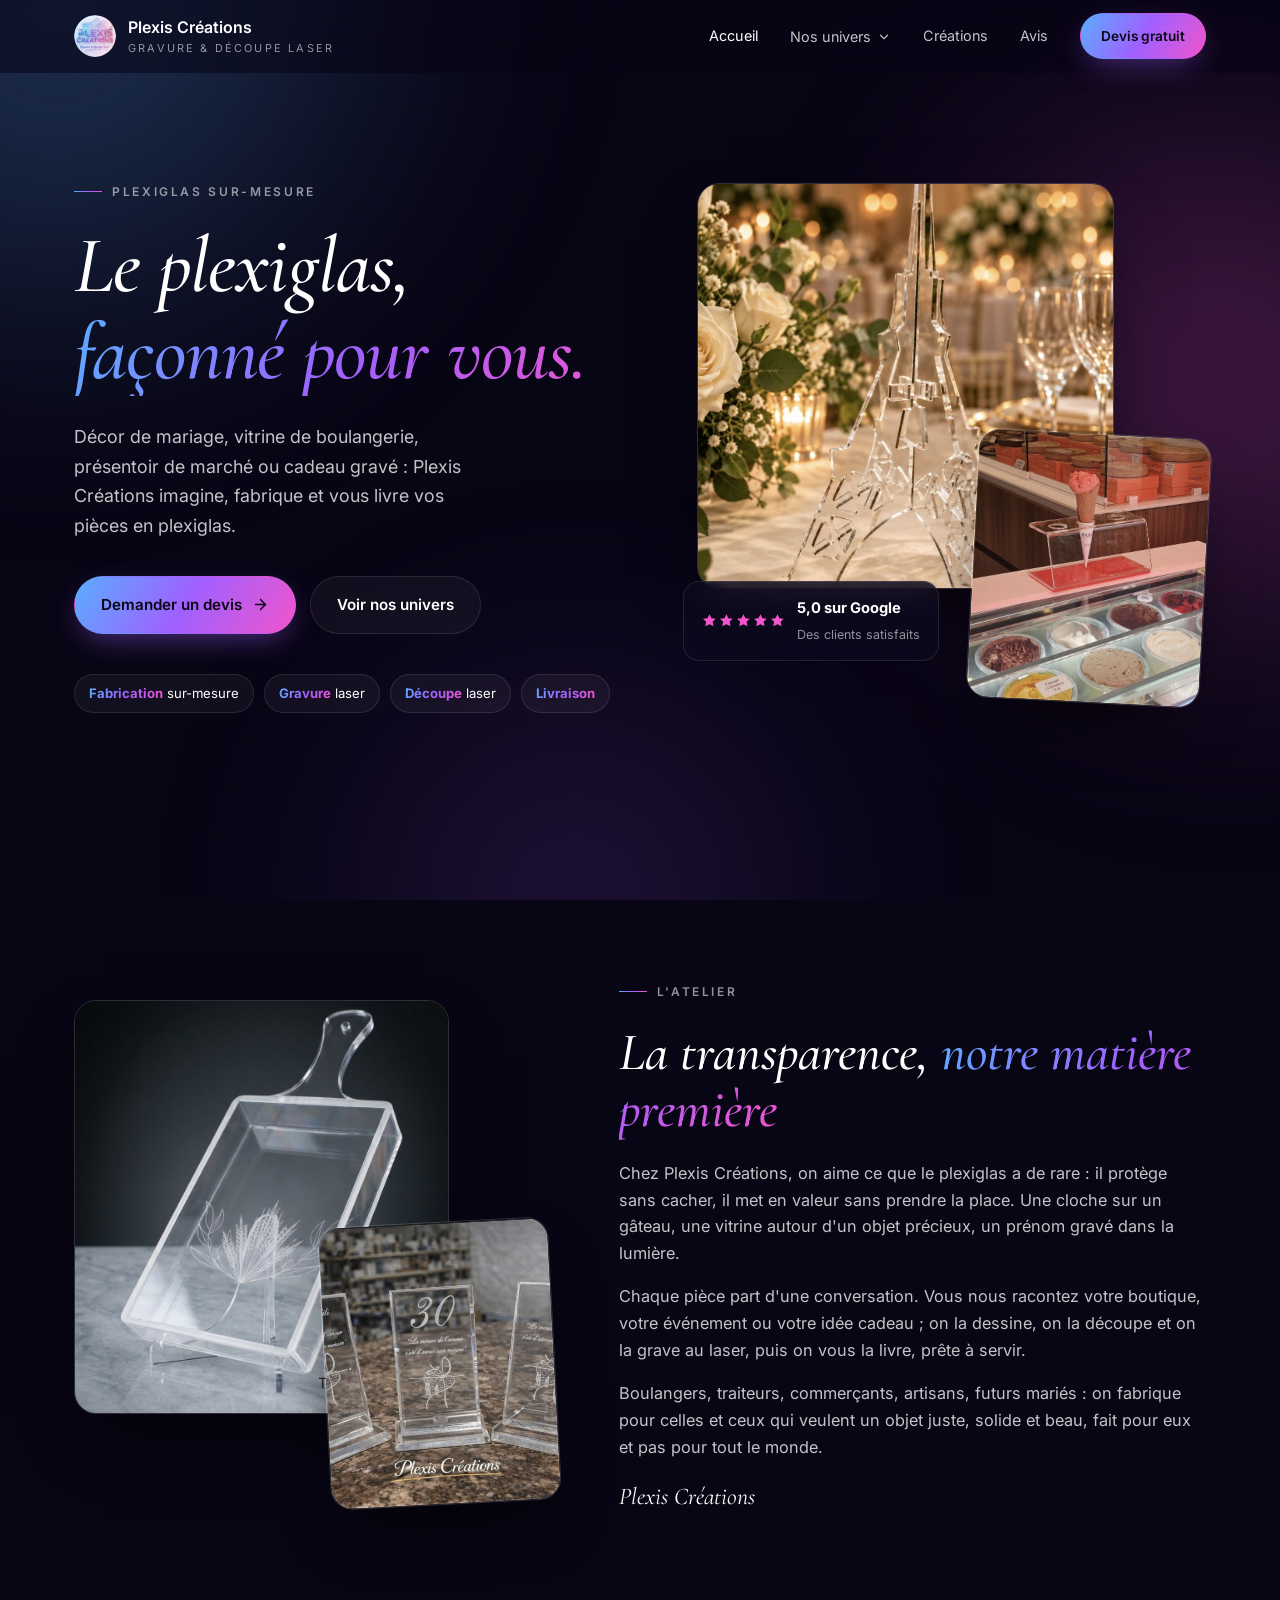
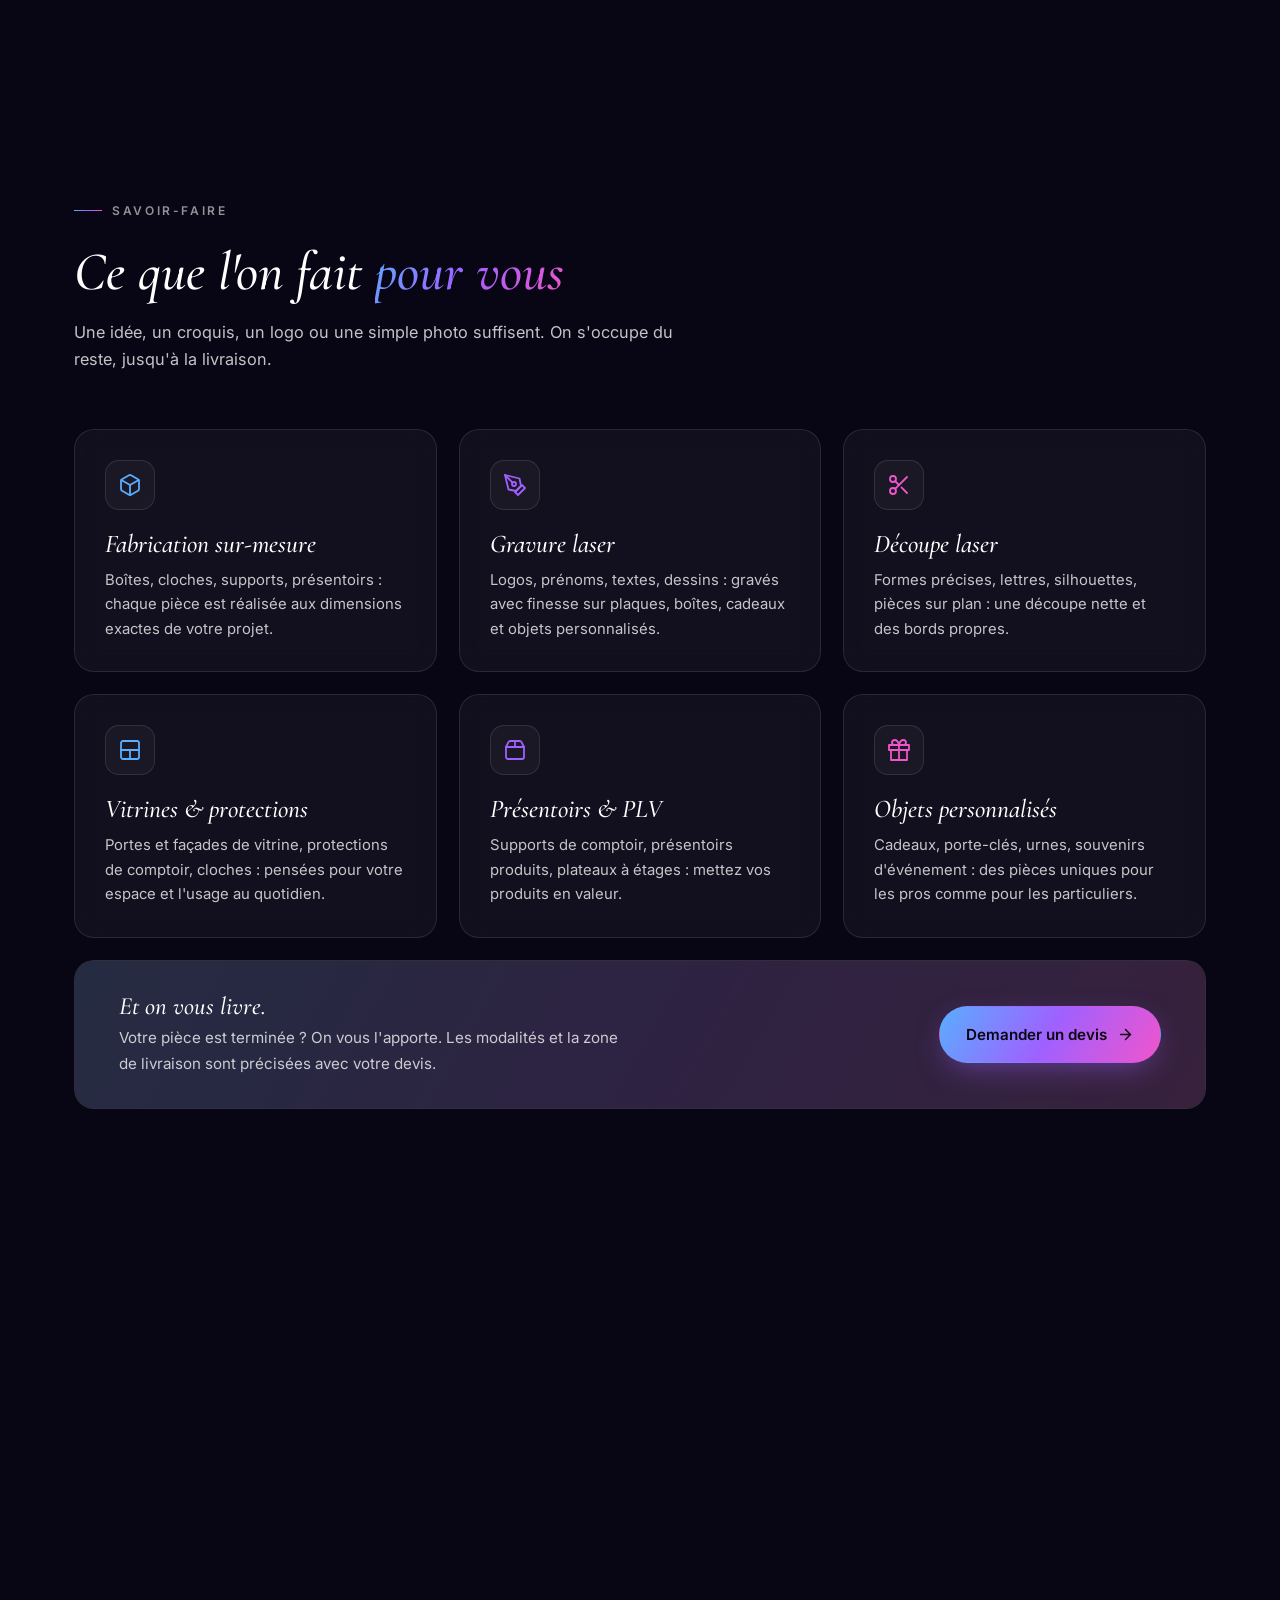
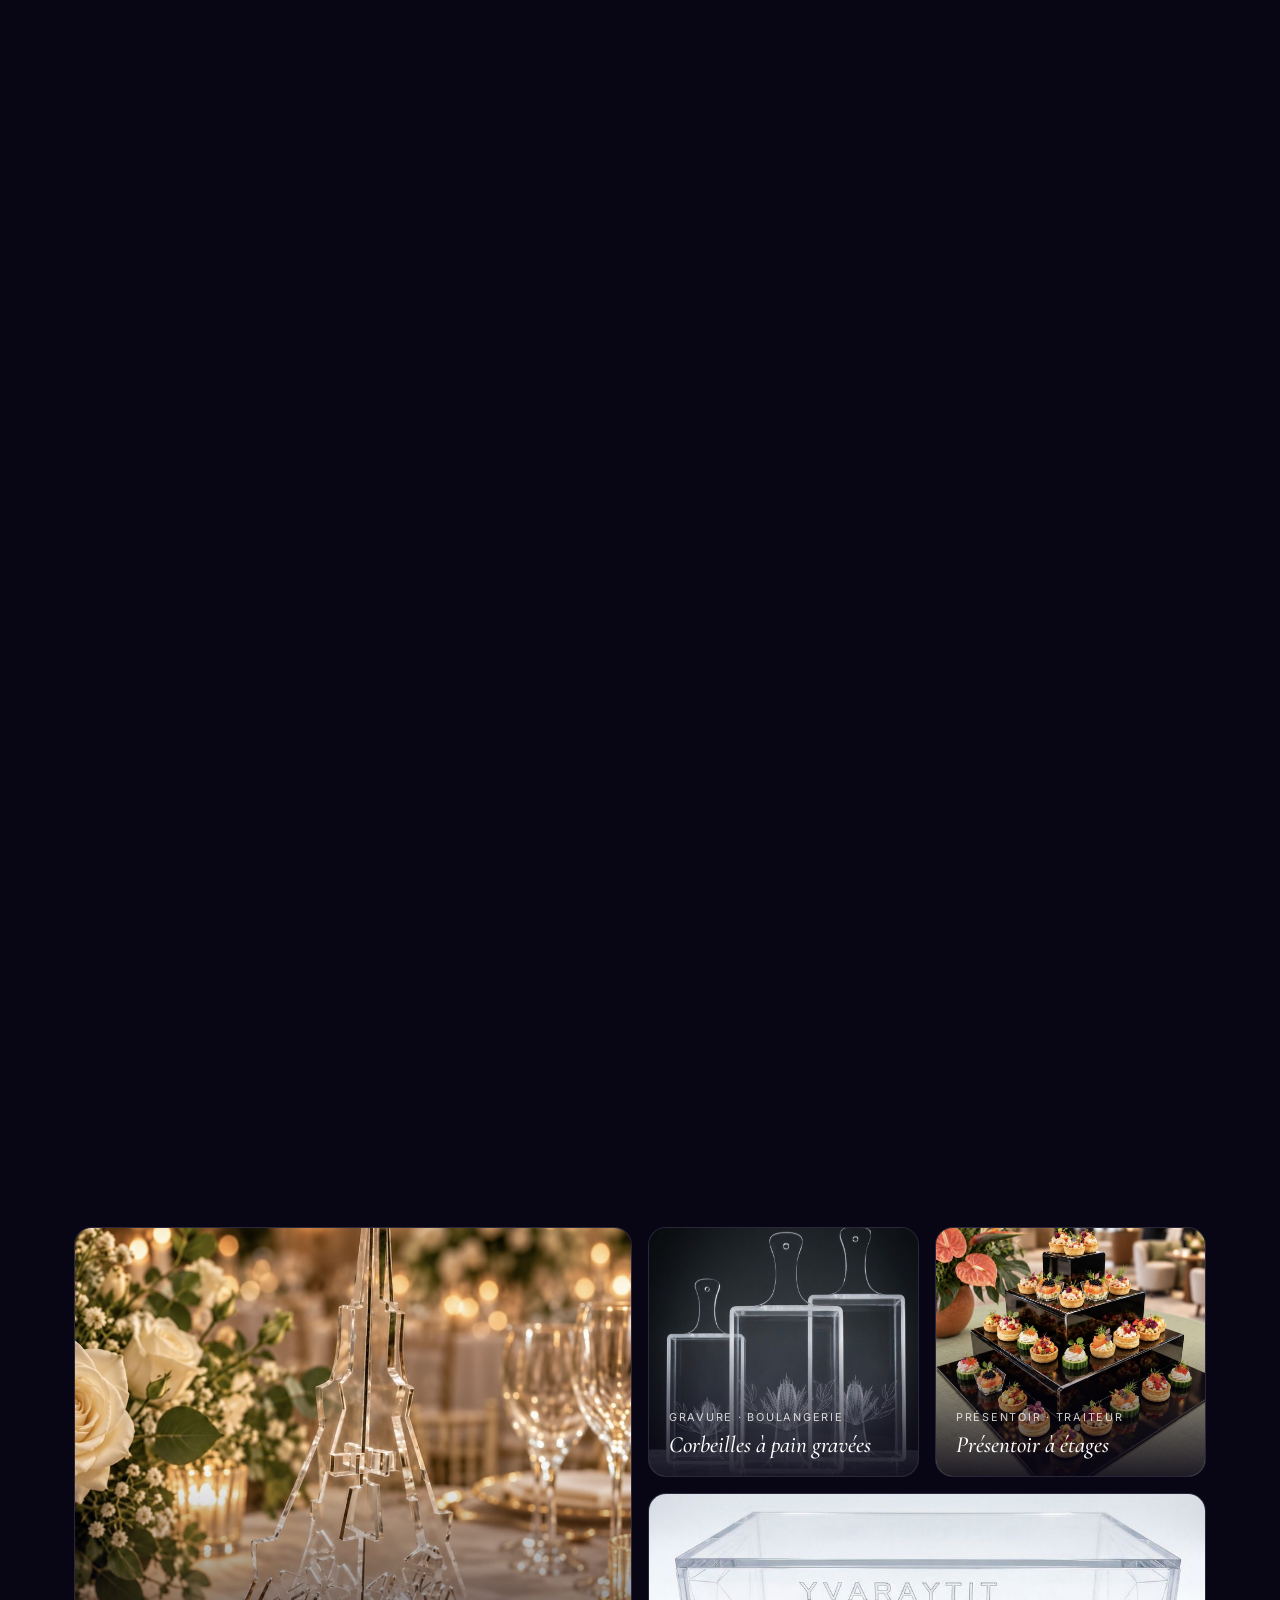
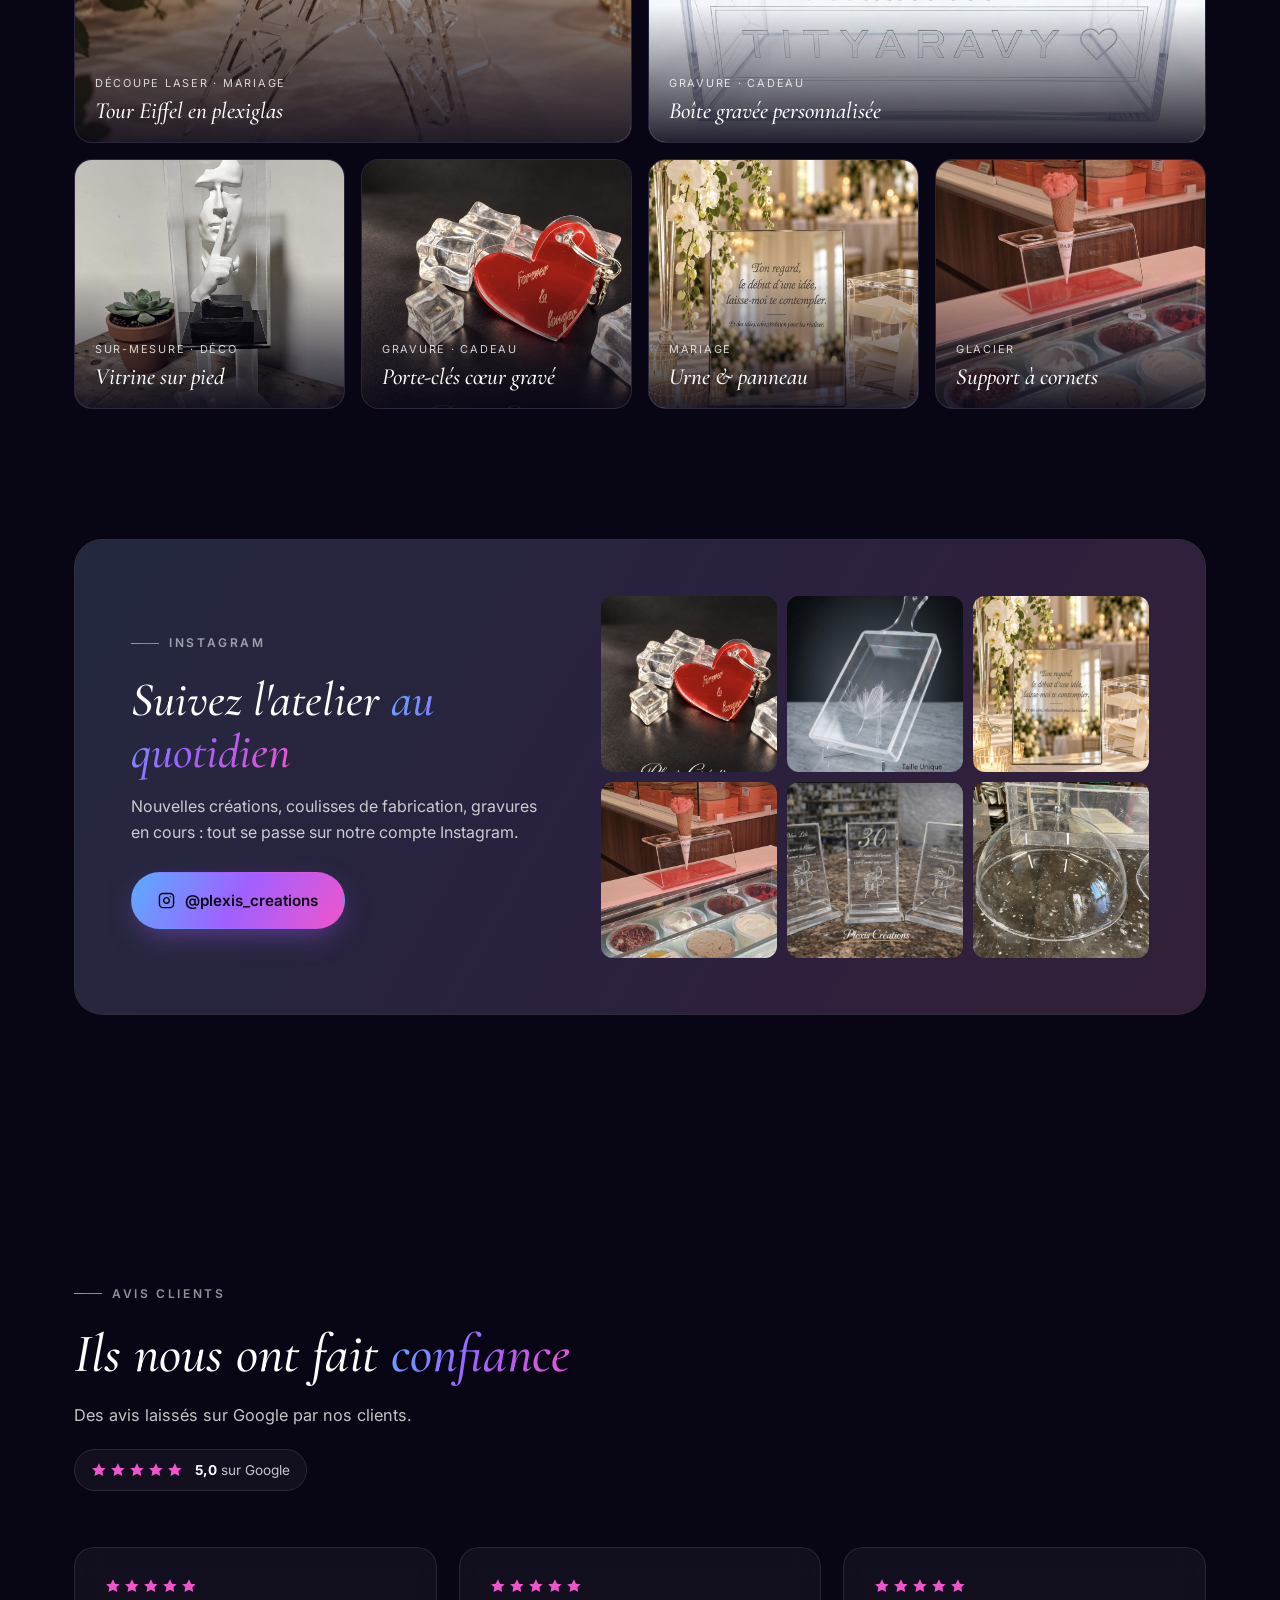
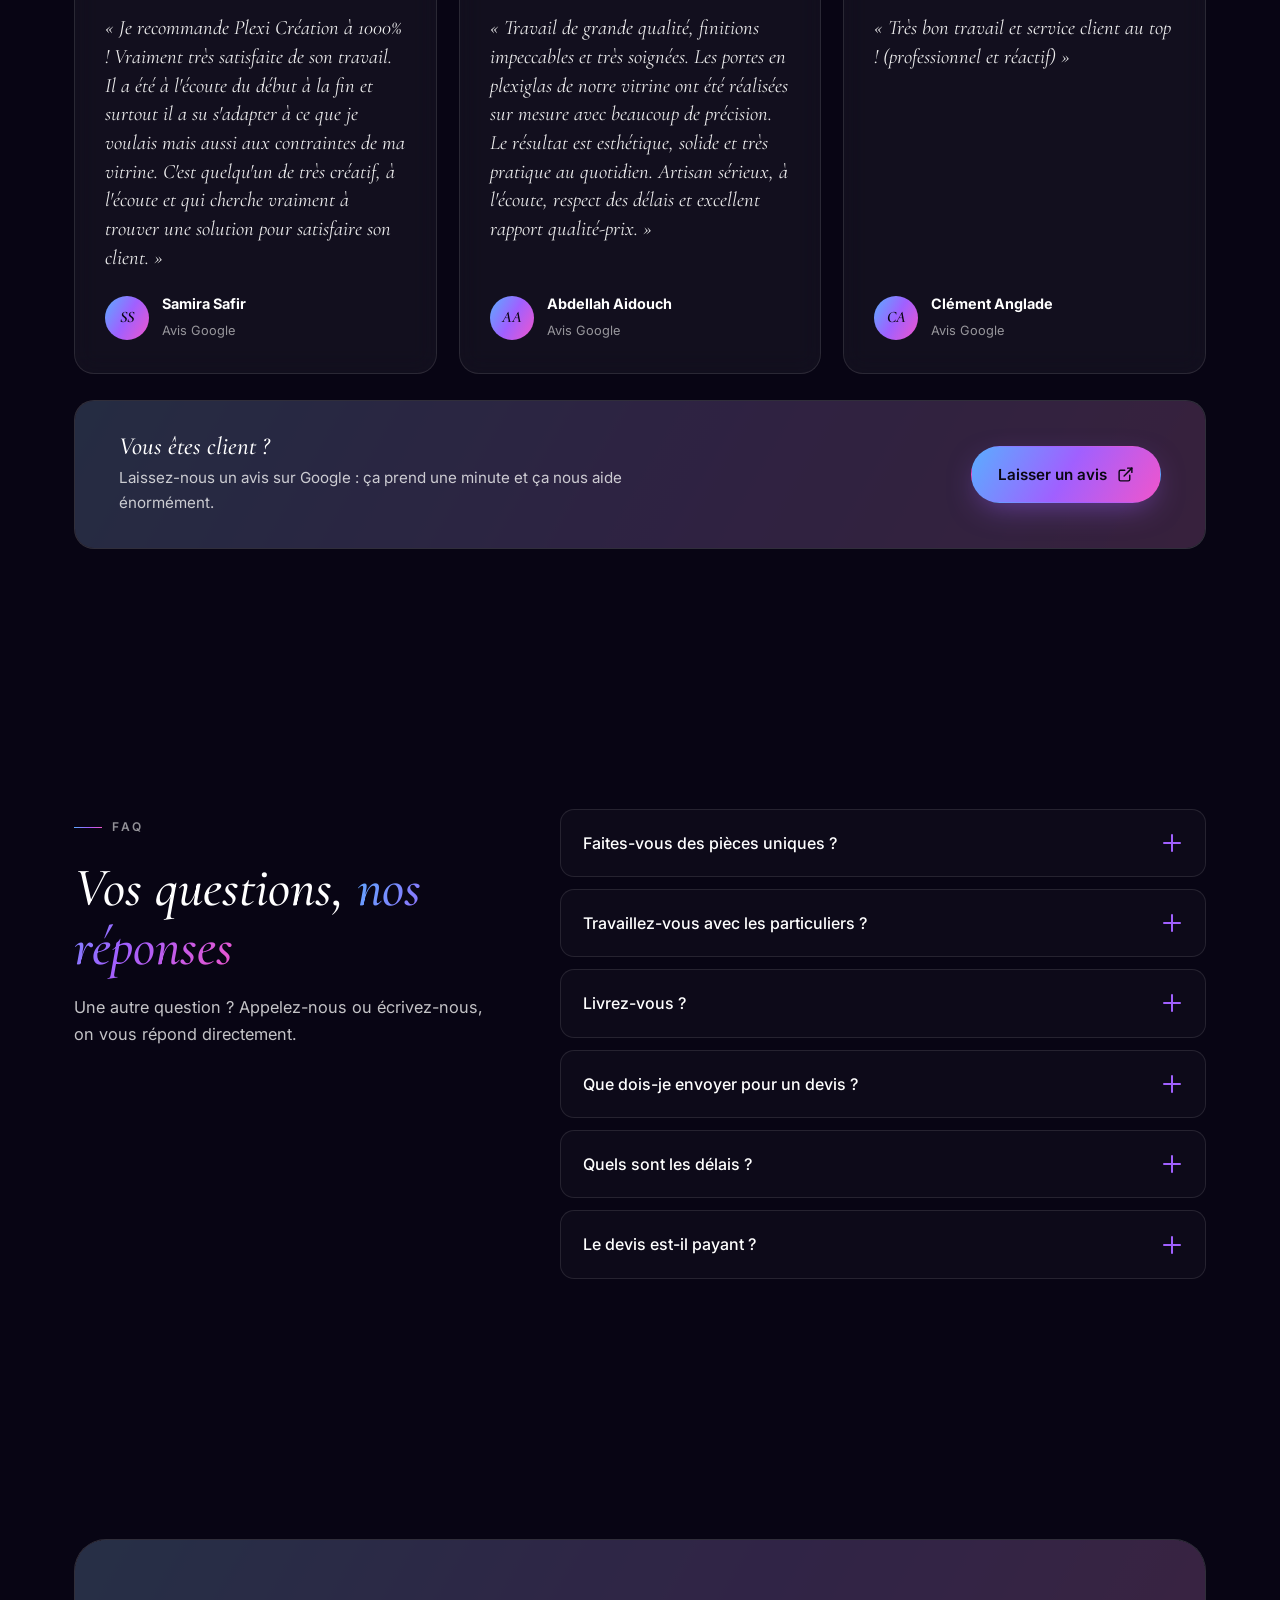
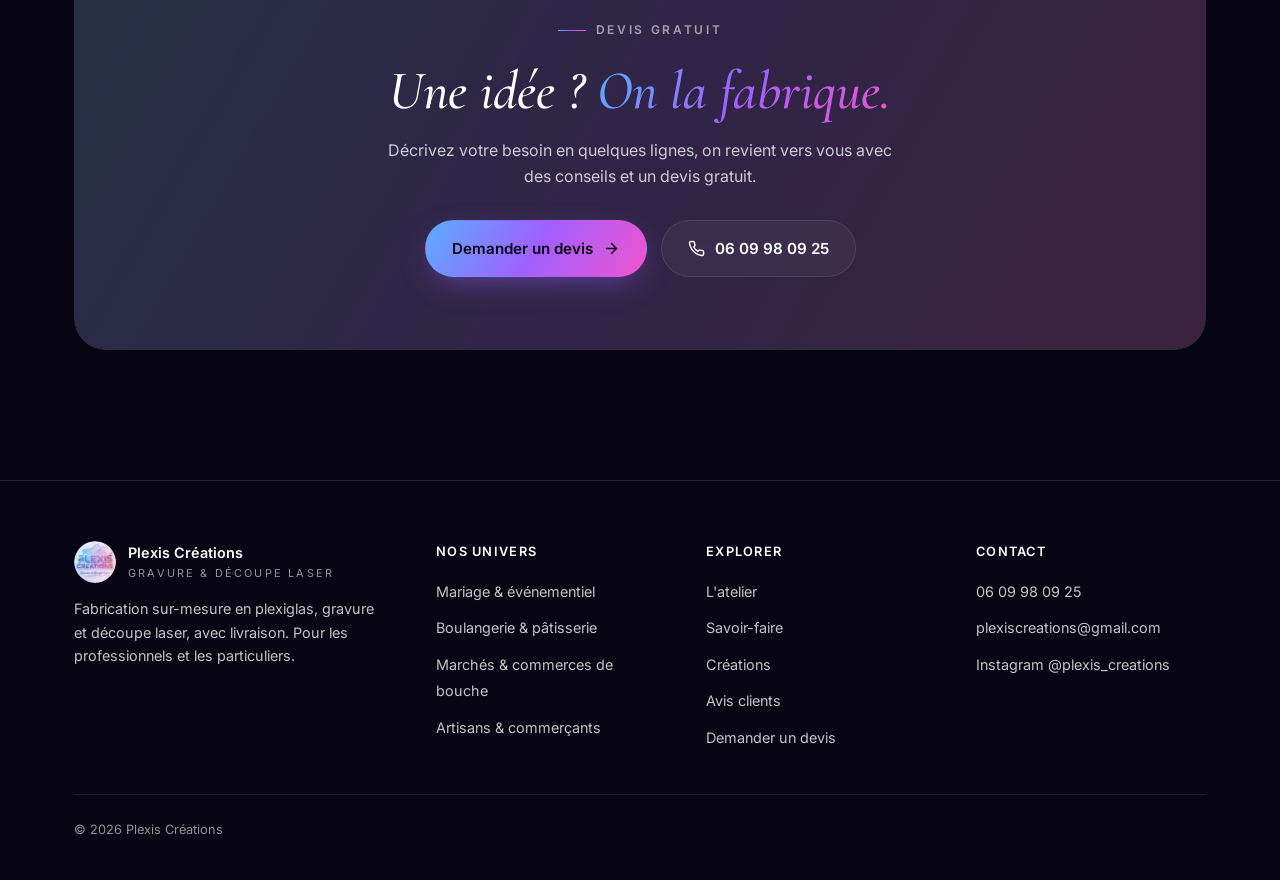
==== commit c852656f: "Add files via upload" ====
--- a/index.html
+++ b/index.html
@@ -3,493 +3,248 @@
 <head>
 <meta charset="UTF-8">
 <meta name="viewport" content="width=device-width, initial-scale=1">
-<title>Plexis Créations — Artisanat français sur-mesure pour professionnels</title>
-<meta name="description" content="Plexis Créations, atelier artisanal français spécialisé dans la création sur-mesure : enseignes, signalétique et objets personnalisés pour commerçants, entreprises et professionnels.">
+<title>Plexis Créations — Plexiglas sur-mesure, gravure et découpe laser</title>
+<meta name="description" content="Plexis Créations fabrique sur-mesure vos pièces en plexiglas : mariage, événementiel, boulangerie, marchés, commerçants. Gravure et découpe laser, livraison. Devis gratuit.">
+<meta name="theme-color" content="#080514">
+<link rel="canonical" href="https://plexiscreation.fr/">
+<link rel="icon" type="image/png" href="images/favicon.png">
+<link rel="apple-touch-icon" href="images/apple-touch-icon.png">
+<meta property="og:type" content="website">
+<meta property="og:locale" content="fr_FR">
+<meta property="og:title" content="Plexis Créations — Plexiglas sur-mesure, gravure et découpe laser">
+<meta property="og:description" content="Plexis Créations fabrique sur-mesure vos pièces en plexiglas : mariage, événementiel, boulangerie, marchés, commerçants. Gravure et découpe laser, livraison. Devis gratuit.">
+<meta property="og:url" content="https://plexiscreation.fr/">
+<meta property="og:image" content="https://plexiscreation.fr/images/og.jpg">
 <link rel="preconnect" href="https://fonts.googleapis.com">
 <link rel="preconnect" href="https://fonts.gstatic.com" crossorigin>
-<link href="https://fonts.googleapis.com/css2?family=Cormorant+Garamond:ital,wght@0,400;0,500;0,600;1,400;1,500;1,600;1,700&family=Inter:wght@300;400;500;600;700&display=swap" rel="stylesheet">
-<style>
-  :root{
-    --blue:#5AADFF;
-    --violet:#A060FF;
-    --pink:#F055CC;
-    --bg:#080514;
-    --bg-2:#0d0a1f;
-    --ink:#ffffff;
-    --text:rgba(255,255,255,.74);
-    --muted:rgba(255,255,255,.55);
-    --line:rgba(255,255,255,.10);
-    --glass:rgba(255,255,255,.045);
-    --glass-strong:rgba(255,255,255,.07);
-    --grad:linear-gradient(120deg,var(--blue) 0%,var(--violet) 50%,var(--pink) 100%);
-    --radius:20px;
-    --ease:cubic-bezier(.22,.61,.36,1);
-    --maxw:1180px;
-  }
-
-  *,*::before,*::after{box-sizing:border-box}
-  html{scroll-behavior:smooth}
-  body{
-    margin:0;
-    background:var(--bg);
-    color:var(--text);
-    font-family:'Inter',system-ui,-apple-system,Segoe UI,Roboto,Helvetica,Arial,sans-serif;
-    font-size:16px;
-    line-height:1.65;
-    -webkit-font-smoothing:antialiased;
-    overflow-x:hidden;
-  }
-
-  /* ambient gradient field */
-  .aura{position:fixed;inset:0;z-index:-2;pointer-events:none;overflow:hidden}
-  .aura::before,.aura::after{
-    content:"";position:absolute;border-radius:50%;filter:blur(120px);opacity:.35;
-  }
-  .aura::before{width:60vw;height:60vw;left:-15vw;top:-20vw;background:radial-gradient(circle at 30% 30%,var(--blue),transparent 60%)}
-  .aura::after{width:55vw;height:55vw;right:-18vw;top:10vh;background:radial-gradient(circle at 60% 40%,var(--pink),transparent 60%)}
-  .aura span{position:absolute;width:50vw;height:50vw;left:20vw;bottom:-25vw;border-radius:50%;filter:blur(130px);opacity:.28;background:radial-gradient(circle,var(--violet),transparent 60%)}
-  body::after{content:"";position:fixed;inset:0;z-index:-1;pointer-events:none;
-    background:
-      radial-gradient(1px 1px at 20% 30%,rgba(255,255,255,.25),transparent),
-      radial-gradient(1px 1px at 70% 60%,rgba(255,255,255,.18),transparent),
-      radial-gradient(1px 1px at 40% 80%,rgba(255,255,255,.15),transparent);
-    background-size:auto;opacity:.5}
-
-  a{color:inherit}
-  img{max-width:100%;display:block}
-  h1,h2,h3{font-family:'Cormorant Garamond',Georgia,serif;font-style:italic;font-weight:500;color:var(--ink);line-height:1.08;margin:0}
-  p{margin:0}
-  .grad-text{background:var(--grad);-webkit-background-clip:text;background-clip:text;color:transparent}
-
-  .wrap{max-width:var(--maxw);margin:0 auto;padding:0 24px}
-  section{padding:clamp(80px,12vw,140px) 0;position:relative}
-  .eyebrow{
-    display:inline-flex;align-items:center;gap:10px;
-    font-family:'Inter',sans-serif;font-style:normal;
-    font-size:12px;letter-spacing:.22em;text-transform:uppercase;
-    color:var(--muted);font-weight:600;margin-bottom:22px;
-  }
-  .eyebrow::before{content:"";width:28px;height:1px;background:var(--grad)}
-  .section-head{max-width:640px;margin-bottom:56px}
-  .section-head h2{font-size:clamp(2.1rem,4.6vw,3.4rem);margin-bottom:18px}
-  .section-head p{color:var(--text);font-size:1.02rem}
-
-  /* buttons */
-  .btn{
-    --pad:15px 26px;
-    display:inline-flex;align-items:center;justify-content:center;gap:10px;
-    padding:var(--pad);border-radius:999px;
-    font-family:'Inter',sans-serif;font-weight:600;font-size:.95rem;
-    text-decoration:none;cursor:pointer;border:1px solid transparent;
-    transition:transform .2s var(--ease),box-shadow .25s var(--ease),background .25s var(--ease),border-color .25s var(--ease);
-  }
-  .btn-primary{background:var(--grad);color:#0a0713;box-shadow:0 10px 30px -8px rgba(160,96,255,.5)}
-  .btn-primary:hover{transform:translateY(-2px);box-shadow:0 18px 44px -10px rgba(240,85,204,.55)}
-  .btn-ghost{background:var(--glass);color:var(--ink);border-color:var(--line);backdrop-filter:blur(10px);-webkit-backdrop-filter:blur(10px)}
-  .btn-ghost:hover{transform:translateY(-2px);border-color:rgba(255,255,255,.28);background:var(--glass-strong)}
-  .btn svg{width:17px;height:17px}
-
-  :where(a,button,input,textarea,select,summary):focus-visible{
-    outline:2px solid var(--blue);outline-offset:3px;border-radius:8px;
-  }
-
-  /* header */
-  header{
-    position:sticky;top:0;z-index:50;
-    backdrop-filter:blur(16px);-webkit-backdrop-filter:blur(16px);
-    background:rgba(8,5,20,.55);
-    border-bottom:1px solid transparent;
-    transition:border-color .3s var(--ease),background .3s var(--ease);
-  }
-  header.scrolled{border-bottom-color:var(--line);background:rgba(8,5,20,.8)}
-  .nav{display:flex;align-items:center;justify-content:space-between;height:72px}
-  .brand{display:flex;align-items:center;gap:12px;text-decoration:none;font-weight:600;color:var(--ink);letter-spacing:.01em}
-  .brand .mark{width:34px;height:34px;border-radius:10px;background:var(--grad);display:grid;place-items:center;font-family:'Cormorant Garamond',serif;font-style:italic;font-weight:700;color:#0a0713;font-size:1.15rem}
-  .brand small{display:block;font-weight:400;font-size:.7rem;letter-spacing:.2em;text-transform:uppercase;color:var(--muted)}
-  .nav-links{display:flex;align-items:center;gap:34px}
-  .nav-links a{text-decoration:none;font-size:.9rem;color:var(--text);transition:color .2s var(--ease)}
-  .nav-links a:hover{color:var(--ink)}
-  .nav .btn{--pad:11px 20px;font-size:.85rem}
-  .menu-toggle{display:none;background:none;border:0;color:var(--ink);cursor:pointer;padding:8px}
-  .menu-toggle svg{width:26px;height:26px}
-
-  /* hero */
-  .hero{padding-top:clamp(70px,10vw,120px);padding-bottom:clamp(70px,10vw,120px)}
-  .hero-grid{display:grid;grid-template-columns:1.15fr .85fr;gap:64px;align-items:center}
-  .hero h1{font-size:clamp(2.9rem,7vw,5.2rem);letter-spacing:-.01em;margin-bottom:26px}
-  .hero h1 .line{display:block}
-  .hero-lead{font-size:1.12rem;max-width:33ch;margin-bottom:36px}
-  .hero-cta{display:flex;flex-wrap:wrap;gap:14px;margin-bottom:40px}
-  .hero-stats{display:flex;gap:34px;flex-wrap:wrap}
-  .hero-stats .n{font-family:'Cormorant Garamond',serif;font-style:italic;font-size:2rem;color:var(--ink);line-height:1}
-  .hero-stats .l{font-size:.8rem;color:var(--muted);letter-spacing:.04em}
-
-  .hero-visual{position:relative}
-  .panel{
-    border:1px solid var(--line);border-radius:var(--radius);
-    background:var(--glass);
-    backdrop-filter:blur(14px);-webkit-backdrop-filter:blur(14px);
-  }
-  .hero-card{padding:26px;position:relative;overflow:hidden}
-  .hero-card::before{content:"";position:absolute;inset:0;background:var(--grad);opacity:.14;mix-blend-mode:screen}
-  .hero-card .tag{position:relative;font-size:.72rem;letter-spacing:.18em;text-transform:uppercase;color:var(--muted)}
-  .hero-card h3{position:relative;font-size:1.7rem;margin:10px 0 6px}
-  .hero-card p{position:relative;font-size:.9rem}
-  .hero-float{
-    position:absolute;right:-18px;bottom:-26px;padding:18px 22px;
-    display:flex;align-items:center;gap:14px;border-radius:16px;
-  }
-  .hero-float .dot{width:38px;height:38px;border-radius:50%;background:var(--grad);display:grid;place-items:center;flex-shrink:0}
-  .hero-float .dot svg{width:19px;height:19px;color:#0a0713}
-  .hero-float strong{color:var(--ink);font-size:.9rem;display:block}
-  .hero-float span{font-size:.78rem;color:var(--muted)}
-
-  /* trust bar */
-  .trust{padding:0 0 40px}
-  .trust .wrap{display:flex;align-items:center;justify-content:space-between;gap:30px;flex-wrap:wrap;
-    border-top:1px solid var(--line);border-bottom:1px solid var(--line);padding-top:26px;padding-bottom:26px}
-  .trust p{font-size:.8rem;letter-spacing:.16em;text-transform:uppercase;color:var(--muted);white-space:nowrap}
-  .trust ul{display:flex;gap:36px;flex-wrap:wrap;list-style:none;margin:0;padding:0}
-  .trust li{font-family:'Cormorant Garamond',serif;font-style:italic;font-size:1.25rem;color:rgba(255,255,255,.7)}
-
-  /* services */
-  .cards{display:grid;grid-template-columns:repeat(3,1fr);gap:22px}
-  .card{padding:30px;border-radius:var(--radius);border:1px solid var(--line);background:var(--glass);
-    backdrop-filter:blur(12px);-webkit-backdrop-filter:blur(12px);
-    transition:transform .3s var(--ease),border-color .3s var(--ease),background .3s var(--ease)}
-  .card:hover{transform:translateY(-6px);border-color:rgba(255,255,255,.22);background:var(--glass-strong)}
-  .card .ico{width:50px;height:50px;border-radius:14px;display:grid;place-items:center;border:1px solid var(--line);background:rgba(255,255,255,.04);margin-bottom:20px}
-  .card .ico svg{width:24px;height:24px;color:var(--blue)}
-  .card h3{font-size:1.55rem;margin-bottom:10px}
-  .card p{font-size:.92rem}
-
-  /* process */
-  .process{margin-top:70px;display:grid;grid-template-columns:repeat(4,1fr);gap:20px;counter-reset:step}
-  .step{padding:24px;border-radius:16px;border:1px solid var(--line);background:rgba(255,255,255,.025);position:relative}
-  .step::before{counter-increment:step;content:"0" counter(step);font-family:'Cormorant Garamond',serif;font-style:italic;font-size:1.6rem;background:var(--grad);-webkit-background-clip:text;background-clip:text;color:transparent}
-  .step h4{font-family:'Inter',sans-serif;color:var(--ink);font-size:1rem;font-weight:600;margin:8px 0 6px}
-  .step p{font-size:.85rem;color:var(--muted)}
-
-  /* gallery */
-  .gallery{display:grid;grid-template-columns:repeat(6,1fr);grid-auto-rows:200px;gap:16px}
-  .tile{
-    position:relative;border-radius:18px;overflow:hidden;border:1px solid var(--line);
-    display:flex;flex-direction:column;justify-content:flex-end;padding:22px;
-    color:var(--ink);text-decoration:none;isolation:isolate;
-    transition:transform .35s var(--ease)}
-  .tile::before{content:"";position:absolute;inset:0;z-index:-2;background:var(--tile,var(--grad))}
-  .tile::after{content:"";position:absolute;inset:0;z-index:-1;background:linear-gradient(180deg,rgba(8,5,20,0) 30%,rgba(8,5,20,.82) 100%)}
-  .tile:hover{transform:scale(1.02)}
-  .tile .t-cat{font-size:.7rem;letter-spacing:.16em;text-transform:uppercase;color:rgba(255,255,255,.8)}
-  .tile h3{font-size:1.5rem;margin-top:4px}
-  .tile .t-mat{font-size:.8rem;color:rgba(255,255,255,.7);margin-top:4px}
-  .tile.big{grid-column:span 3;grid-row:span 2}
-  .tile.wide{grid-column:span 3}
-  .tile.tall{grid-column:span 2;grid-row:span 2}
-  .tile.reg{grid-column:span 2}
-  .g1{--tile:linear-gradient(140deg,#5AADFF,#A060FF)}
-  .g2{--tile:linear-gradient(140deg,#A060FF,#F055CC)}
-  .g3{--tile:linear-gradient(140deg,#F055CC,#5AADFF)}
-  .g4{--tile:linear-gradient(140deg,#5AADFF,#3a2b8c)}
-  .g5{--tile:linear-gradient(140deg,#7b3ff2,#F055CC)}
-  .g6{--tile:linear-gradient(140deg,#F055CC,#A060FF)}
-
-  /* testimonials */
-  .quotes{display:grid;grid-template-columns:repeat(3,1fr);gap:22px}
-  .quote{padding:30px;border-radius:var(--radius);border:1px solid var(--line);background:var(--glass);
-    backdrop-filter:blur(12px);-webkit-backdrop-filter:blur(12px);display:flex;flex-direction:column;gap:20px}
-  .quote .stars{display:flex;gap:3px}
-  .quote .stars svg{width:16px;height:16px;color:var(--pink)}
-  .quote blockquote{margin:0;font-family:'Cormorant Garamond',serif;font-style:italic;font-size:1.28rem;line-height:1.4;color:rgba(255,255,255,.9)}
-  .quote figcaption{display:flex;align-items:center;gap:13px;margin-top:auto}
-  .quote .av{width:44px;height:44px;border-radius:50%;background:var(--grad);display:grid;place-items:center;font-family:'Cormorant Garamond',serif;font-style:italic;font-weight:600;color:#0a0713;flex-shrink:0}
-  .quote .who strong{display:block;color:var(--ink);font-size:.9rem;font-family:'Inter',sans-serif;font-style:normal}
-  .quote .who span{font-size:.8rem;color:var(--muted)}
-
-  .rating-badge{display:inline-flex;align-items:center;gap:12px;margin-top:20px;padding:9px 16px;
-    border:1px solid var(--line);border-radius:999px;background:var(--glass);
-    backdrop-filter:blur(10px);-webkit-backdrop-filter:blur(10px)}
-  .rating-badge span{font-size:.85rem;color:var(--text)}
-  .rating-badge strong{color:var(--ink);font-weight:700}
-
-  .google-review{
-    margin-top:26px;position:relative;overflow:hidden;
-    display:flex;align-items:center;gap:26px;flex-wrap:wrap;
-    padding:32px clamp(24px,4vw,44px);border-radius:var(--radius);
-    border:1px solid var(--line);background:var(--glass-strong);
-    backdrop-filter:blur(16px);-webkit-backdrop-filter:blur(16px);
-  }
-  .google-review::before{content:"";position:absolute;inset:0;background:var(--grad);opacity:.14;mix-blend-mode:screen;pointer-events:none}
-  .gr-icon{position:relative;width:56px;height:56px;border-radius:16px;flex-shrink:0;display:grid;place-items:center;background:var(--grad)}
-  .gr-icon svg{width:26px;height:26px;color:#0a0713}
-  .gr-body{position:relative;flex:1;min-width:240px}
-  .gr-body h3{font-size:1.55rem;margin-bottom:6px}
-  .gr-body p{font-size:.95rem;max-width:52ch}
-  .google-review .btn{position:relative;flex-shrink:0}
-  @media (max-width:640px){
-    .google-review{gap:18px}
-    .google-review .btn{width:100%}
-  }
-
-  /* faq */
-  .faq-grid{display:grid;grid-template-columns:.8fr 1.2fr;gap:56px;align-items:start}
-  .faq-list{display:flex;flex-direction:column;gap:12px}
-  .faq-item{border:1px solid var(--line);border-radius:14px;background:rgba(255,255,255,.025);overflow:hidden}
-  .faq-item summary{list-style:none;cursor:pointer;padding:20px 22px;display:flex;align-items:center;justify-content:space-between;gap:16px;
-    font-family:'Inter',sans-serif;font-weight:500;color:var(--ink);font-size:1rem}
-  .faq-item summary::-webkit-details-marker{display:none}
-  .faq-item summary .pm{width:22px;height:22px;flex-shrink:0;position:relative;transition:transform .3s var(--ease)}
-  .faq-item summary .pm::before,.faq-item summary .pm::after{content:"";position:absolute;background:var(--violet);border-radius:2px}
-  .faq-item summary .pm::before{top:10px;left:2px;right:2px;height:2px}
-  .faq-item summary .pm::after{left:10px;top:2px;bottom:2px;width:2px}
-  .faq-item[open] summary .pm{transform:rotate(135deg)}
-  .faq-item .a{padding:0 22px 22px;font-size:.93rem;color:var(--text)}
-
-  /* final cta */
-  .final{position:relative}
-  .final-card{
-    position:relative;overflow:hidden;border-radius:32px;border:1px solid var(--line);
-    padding:clamp(40px,6vw,72px);
-    background:var(--glass-strong);
-    backdrop-filter:blur(16px);-webkit-backdrop-filter:blur(16px);
-  }
-  .final-card::before{content:"";position:absolute;inset:0;background:var(--grad);opacity:.16;mix-blend-mode:screen}
-  .final-inner{position:relative;display:grid;grid-template-columns:1fr 1fr;gap:52px;align-items:center}
-  .final h2{font-size:clamp(2.2rem,5vw,3.6rem);margin-bottom:18px}
-  .final p{margin-bottom:28px;font-size:1.03rem}
-  .final ul{list-style:none;margin:22px 0 0;padding:0;display:flex;flex-direction:column;gap:12px}
-  .final li{display:flex;gap:11px;align-items:flex-start;font-size:.92rem}
-  .final li svg{width:18px;height:18px;color:var(--blue);flex-shrink:0;margin-top:3px}
-
-  form{display:flex;flex-direction:column;gap:16px}
-  .field{display:flex;flex-direction:column;gap:7px}
-  .field label{font-size:.82rem;color:var(--muted);letter-spacing:.03em}
-  .field input,.field select,.field textarea{
-    background:rgba(255,255,255,.04);border:1px solid var(--line);border-radius:12px;
-    padding:13px 15px;color:var(--ink);font-family:inherit;font-size:.92rem;transition:border-color .2s var(--ease),background .2s var(--ease)}
-  .field input::placeholder,.field textarea::placeholder{color:rgba(255,255,255,.35)}
-  .field input:focus,.field select:focus,.field textarea:focus{border-color:var(--violet);background:rgba(255,255,255,.06)}
-  .field textarea{resize:vertical;min-height:90px}
-  .field select{appearance:none}
-  form .btn{width:100%;margin-top:4px}
-  .form-note{font-size:.78rem;color:var(--muted);text-align:center}
-
-  /* footer */
-  footer{border-top:1px solid var(--line);padding:60px 0 40px}
-  .foot-grid{display:grid;grid-template-columns:1.4fr 1fr 1fr 1fr;gap:40px;margin-bottom:44px}
-  footer h5{font-family:'Inter',sans-serif;color:var(--ink);font-size:.82rem;letter-spacing:.1em;text-transform:uppercase;margin:0 0 16px;font-weight:600}
-  footer ul{list-style:none;margin:0;padding:0;display:flex;flex-direction:column;gap:10px}
-  footer a{text-decoration:none;font-size:.88rem;color:var(--text);transition:color .2s var(--ease)}
-  footer a:hover{color:var(--ink)}
-  .foot-brand p{font-size:.9rem;max-width:32ch;margin-top:14px}
-  .foot-bottom{display:flex;justify-content:space-between;align-items:center;gap:20px;flex-wrap:wrap;
-    border-top:1px solid var(--line);padding-top:24px;font-size:.8rem;color:var(--muted)}
-
-  /* reveal animation */
-  .reveal{opacity:0;transform:translateY(14px);transition:opacity .55s var(--ease),transform .55s var(--ease)}
-  .reveal.in{opacity:1;transform:none}
-
-  @media (max-width:960px){
-    .hero-grid{grid-template-columns:1fr;gap:48px}
-    .hero-visual{max-width:440px}
-    .cards,.quotes{grid-template-columns:1fr 1fr}
-    .process{grid-template-columns:1fr 1fr}
-    .faq-grid{grid-template-columns:1fr;gap:32px}
-    .final-inner{grid-template-columns:1fr;gap:36px}
-    .gallery{grid-template-columns:repeat(2,1fr);grid-auto-rows:180px}
-    .tile.big,.tile.wide,.tile.tall,.tile.reg{grid-column:span 2;grid-row:span 1}
-    .foot-grid{grid-template-columns:1fr 1fr}
-  }
-  @media (max-width:640px){
-    .nav-links{
-      position:absolute;top:72px;left:0;right:0;
-      flex-direction:column;align-items:stretch;gap:0;
-      background:rgba(8,5,20,.97);border-bottom:1px solid var(--line);
-      padding:8px 24px 20px;
-      transform:translateY(-8px);opacity:0;pointer-events:none;transition:opacity .2s var(--ease),transform .2s var(--ease)}
-    .nav-links.open{transform:none;opacity:1;pointer-events:auto}
-    .nav-links a{padding:14px 0;border-bottom:1px solid var(--line)}
-    .nav-links .btn{margin-top:14px}
-    .menu-toggle{display:block}
-    .cards,.quotes,.process{grid-template-columns:1fr}
-    .gallery{grid-template-columns:1fr}
-    .tile.big,.tile.wide,.tile.tall,.tile.reg{grid-column:span 1}
-    .trust .wrap{justify-content:center;text-align:center}
-    .foot-grid{grid-template-columns:1fr}
-    .hero-float{position:static;margin-top:16px}
-  }
-
-  @media (prefers-reduced-motion:reduce){
-    *{scroll-behavior:auto !important}
-    .reveal{opacity:1 !important;transform:none !important;transition:none}
-    .btn:hover,.card:hover,.tile:hover{transform:none}
-  }
-</style>
+<link href="https://fonts.googleapis.com/css2?family=Cormorant+Garamond:ital,wght@0,500;1,400;1,500;1,600&family=Inter:wght@300;400;500;600;700&display=swap" rel="stylesheet">
+<link rel="stylesheet" href="style.css">
+<script type="application/ld+json">
+{
+  "@context": "https://schema.org",
+  "@type": "LocalBusiness",
+  "name": "Plexis Créations",
+  "description": "Fabrication sur-mesure en plexiglas, gravure et découpe laser, livraison.",
+  "url": "https://plexiscreation.fr/",
+  "logo": "https://plexiscreation.fr/images/logo.png",
+  "image": "https://plexiscreation.fr/images/og.jpg",
+  "telephone": "+33609980925",
+  "email": "plexiscreations@gmail.com",
+  "sameAs": [
+    "https://instagram.com/plexis_creations"
+  ]
+}
+</script>
 </head>
 <body>
 <div class="aura" aria-hidden="true"><span></span></div>
-
 <header id="header">
   <div class="wrap nav">
-    <a href="#top" class="brand">
-      <span class="mark">P</span>
-      <span>Plexis Créations<small>Atelier français</small></span>
+    <a href="index.html" class="brand" aria-label="Plexis Créations, accueil">
+      <img src="images/logo.png" alt="" width="42" height="42">
+      <span>Plexis Créations<small>Gravure &amp; découpe laser</small></span>
     </a>
     <nav class="nav-links" id="navLinks" aria-label="Navigation principale">
-      <a href="#savoir-faire">Savoir-faire</a>
-      <a href="#realisations">Réalisations</a>
-      <a href="#avis">Avis clients</a>
-      <a href="#faq">FAQ</a>
-      <a href="#devis" class="btn btn-primary">Devis gratuit</a>
+      <a href="index.html" aria-current="page">Accueil</a>
+      <div class="dd">
+        <button class="dd-btn" type="button" aria-expanded="false" aria-controls="ddMenu">Nos univers
+          <svg viewBox="0 0 24 24" fill="none" stroke="currentColor" stroke-width="2" stroke-linecap="round"><polyline points="6 9 12 15 18 9"/></svg></button>
+        <div class="dd-menu" id="ddMenu"><a href="mariage-evenementiel.html">Mariage & événementiel<small>Décor, souvenirs, buffets</small></a><a href="boulangerie-patisserie.html">Boulangerie & pâtisserie<small>Vitrines, cloches, présentoirs</small></a><a href="marches.html">Marchés & commerces de bouche<small>Protections, présentoirs, étiquettes</small></a><a href="artisans-commercants.html">Artisans & commerçants<small>PLV, vitrines, logo gravé</small></a></div>
+      </div>
+      <a href="index.html#realisations">Créations</a>
+      <a href="index.html#avis">Avis</a>
+      <a href="devis.html" class="btn btn-primary">Devis gratuit</a>
     </nav>
     <button class="menu-toggle" id="menuToggle" aria-label="Ouvrir le menu" aria-expanded="false" aria-controls="navLinks">
       <svg viewBox="0 0 24 24" fill="none" stroke="currentColor" stroke-width="2" stroke-linecap="round"><line x1="3" y1="6" x2="21" y2="6"/><line x1="3" y1="12" x2="21" y2="12"/><line x1="3" y1="18" x2="21" y2="18"/></svg>
     </button>
   </div>
 </header>
-
 <main id="top">
 
-  <!-- HERO -->
+  <!-- ACCUEIL -->
   <section class="hero" id="accueil">
     <div class="wrap hero-grid">
       <div>
-        <span class="eyebrow reveal">Artisanat sur-mesure · B2B</span>
-        <h1 class="reveal">
-          <span class="line">Donnez à votre marque</span>
-          <span class="line grad-text">une présence tangible.</span>
-        </h1>
-        <p class="hero-lead reveal">Enseignes, signalétique et objets personnalisés conçus et fabriqués dans notre atelier français. Pour les commerçants et les entreprises qui ne laissent rien au hasard.</p>
+        <span class="eyebrow reveal">Plexiglas sur-mesure</span>
+        <h1 class="reveal"><span class="line">Le plexiglas,</span><span class="line grad-text">façonné pour vous.</span></h1>
+        <p class="hero-lead reveal">Décor de mariage, vitrine de boulangerie, présentoir de marché ou cadeau gravé : Plexis Créations imagine, fabrique et vous livre vos pièces en plexiglas.</p>
         <div class="hero-cta reveal">
-          <a href="#devis" class="btn btn-primary">
-            Demander un devis
-            <svg viewBox="0 0 24 24" fill="none" stroke="currentColor" stroke-width="2" stroke-linecap="round" stroke-linejoin="round"><line x1="5" y1="12" x2="19" y2="12"/><polyline points="12 5 19 12 12 19"/></svg>
-          </a>
-          <a href="#realisations" class="btn btn-ghost">Voir nos réalisations</a>
-        </div>
-        <div class="hero-stats reveal">
-          <div><div class="n">250+</div><div class="l">professionnels accompagnés</div></div>
-          <div><div class="n">15 ans</div><div class="l">de métier en atelier</div></div>
-          <div><div class="n">100%</div><div class="l">fabrication française</div></div>
-        </div>
+          <a href="devis.html" class="btn btn-primary">Demander un devis <svg viewBox="0 0 24 24" fill="none" stroke="currentColor" stroke-width="2" stroke-linecap="round" stroke-linejoin="round"><line x1="5" y1="12" x2="19" y2="12"/><polyline points="12 5 19 12 12 19"/></svg></a>
+          <a href="#univers" class="btn btn-ghost">Voir nos univers</a>
+        </div>
+        <ul class="chips reveal" aria-label="Nos points forts">
+          <li><b>Fabrication</b> sur-mesure</li><li><b>Gravure</b> laser</li><li><b>Découpe</b> laser</li><li><b>Livraison</b></li>
+        </ul>
       </div>
       <div class="hero-visual reveal">
-        <div class="panel hero-card">
-          <span class="tag">Projet en cours · Atelier</span>
-          <h3>Enseigne lumineuse laiton &amp; verre dépoli</h3>
-          <p>Lettrage découpé à la main, rétroéclairage LED sur-mesure, patine réalisée à l'atelier pour une brasserie parisienne.</p>
-        </div>
-        <div class="panel hero-float">
-          <span class="dot"><svg viewBox="0 0 24 24" fill="none" stroke="currentColor" stroke-width="2.4" stroke-linecap="round" stroke-linejoin="round"><polyline points="20 6 9 17 4 12"/></svg></span>
-          <span><strong>Devis sous 48 h</strong><span>Réponse d'un artisan, pas d'un formulaire</span></span>
-        </div>
-      </div>
-    </div>
-  </section>
-
-  <!-- TRUST -->
-  <div class="trust">
-    <div class="wrap">
-      <p>Ils nous font confiance</p>
-      <ul>
-        <li>Commerces indépendants</li>
-        <li>Groupes hôteliers</li>
-        <li>Cabinets &amp; études</li>
-        <li>Architectes d'intérieur</li>
-        <li>Franchises</li>
-      </ul>
-    </div>
-  </div>
+        <div class="shot shot-a"><img src="images/tour-eiffel-mariage.jpg" alt="Tour Eiffel en plexiglas découpée au laser sur une table de mariage" width="1066" height="1400" style="object-position:center 35%"></div>
+        <div class="shot shot-b"><img src="images/presentoir-cornets.jpg" alt="Présentoir à cornets en plexiglas chez un glacier" width="1089" height="1400" loading="lazy"></div>
+        <div class="hero-badge">
+          <div class="stars" aria-hidden="true"><svg viewBox="0 0 24 24" fill="currentColor"><path d="M12 2l3 6.5 7 .8-5 4.7 1.4 7L12 17.8 5.2 21l1.4-7-5-4.7 7-.8z"/></svg><svg viewBox="0 0 24 24" fill="currentColor"><path d="M12 2l3 6.5 7 .8-5 4.7 1.4 7L12 17.8 5.2 21l1.4-7-5-4.7 7-.8z"/></svg><svg viewBox="0 0 24 24" fill="currentColor"><path d="M12 2l3 6.5 7 .8-5 4.7 1.4 7L12 17.8 5.2 21l1.4-7-5-4.7 7-.8z"/></svg><svg viewBox="0 0 24 24" fill="currentColor"><path d="M12 2l3 6.5 7 .8-5 4.7 1.4 7L12 17.8 5.2 21l1.4-7-5-4.7 7-.8z"/></svg><svg viewBox="0 0 24 24" fill="currentColor"><path d="M12 2l3 6.5 7 .8-5 4.7 1.4 7L12 17.8 5.2 21l1.4-7-5-4.7 7-.8z"/></svg></div>
+          <div><strong>5,0 sur Google</strong><span>Des clients satisfaits</span></div>
+        </div>
+      </div>
+    </div>
+  </section>
+
+  <!-- HISTOIRE -->
+  <section id="atelier">
+    <div class="wrap story">
+      <div class="story-photos reveal">
+        <div class="shot shot-a"><img src="images/pelle-pain-gravee.jpg" alt="Corbeille à pain en plexiglas gravée d'un épi de blé" loading="lazy"></div>
+        <div class="shot shot-b"><img src="images/plaques-gravees.jpg" alt="Plaques en plexiglas gravées au laser" loading="lazy"></div>
+      </div>
+      <div class="reveal">
+        <span class="eyebrow">L'atelier</span>
+        <h2>La transparence, <span class="grad-text">notre matière première</span></h2>
+        <p>Chez Plexis Créations, on aime ce que le plexiglas a de rare : il protège sans cacher, il met en valeur sans prendre la place. Une cloche sur un gâteau, une vitrine autour d'un objet précieux, un prénom gravé dans la lumière.</p>
+        <p>Chaque pièce part d'une conversation. Vous nous racontez votre boutique, votre événement ou votre idée cadeau ; on la dessine, on la découpe et on la grave au laser, puis on vous la livre, prête à servir.</p>
+        <p>Boulangers, traiteurs, commerçants, artisans, futurs mariés : on fabrique pour celles et ceux qui veulent un objet juste, solide et beau, fait pour eux et pas pour tout le monde.</p>
+        <p class="sign">Plexis Créations</p>
+      </div>
+    </div>
+  </section>
 
   <!-- SAVOIR-FAIRE -->
   <section id="savoir-faire">
     <div class="wrap">
       <div class="section-head reveal">
         <span class="eyebrow">Savoir-faire</span>
-        <h2>Un atelier, tous les métiers de la <span class="grad-text">matière</span></h2>
-        <p>Nous maîtrisons la chaîne complète : conception, usinage, assemblage et finition. Un seul interlocuteur, du croquis à la pose.</p>
+        <h2>Ce que l'on fait <span class="grad-text">pour vous</span></h2>
+        <p>Une idée, un croquis, un logo ou une simple photo suffisent. On s'occupe du reste, jusqu'à la livraison.</p>
       </div>
       <div class="cards">
-        <article class="card reveal">
-          <span class="ico"><svg viewBox="0 0 24 24" fill="none" stroke="currentColor" stroke-width="1.8" stroke-linecap="round" stroke-linejoin="round"><rect x="2" y="4" width="20" height="12" rx="2"/><line x1="12" y1="16" x2="12" y2="21"/><line x1="8" y1="21" x2="16" y2="21"/></svg></span>
-          <h3>Enseignes &amp; façades</h3>
-          <p>Lettres boîtiers, lettres découpées, blocs rétroéclairés, totems. Métal, bois massif, plexi, verre. Étude photométrique et conformité incluses.</p>
-        </article>
-        <article class="card reveal">
-          <span class="ico"><svg viewBox="0 0 24 24" fill="none" stroke="currentColor" stroke-width="1.8" stroke-linecap="round" stroke-linejoin="round"><path d="M3 9l9-7 9 7v11a2 2 0 0 1-2 2H5a2 2 0 0 1-2-2z"/><polyline points="9 22 9 12 15 12 15 22"/></svg></span>
-          <h3>Signalétique intérieure</h3>
-          <p>Plaques, directionnels, numérotation, pictogrammes accessibles. Systèmes modulaires cohérents avec votre identité, déclinables sur plusieurs sites.</p>
-        </article>
-        <article class="card reveal">
-          <span class="ico"><svg viewBox="0 0 24 24" fill="none" stroke="currentColor" stroke-width="1.8" stroke-linecap="round" stroke-linejoin="round"><path d="M12 2l2.4 7.4H22l-6 4.6 2.3 7.4L12 17l-6.3 4.4L8 14 2 9.4h7.6z"/></svg></span>
-          <h3>Objets personnalisés</h3>
-          <p>Cadeaux d'affaires, trophées, présentoirs, mobilier d'accueil, éléments de PLV. Petites et moyennes séries gravées, marquées ou patinées à la main.</p>
-        </article>
-        <article class="card reveal">
-          <span class="ico"><svg viewBox="0 0 24 24" fill="none" stroke="currentColor" stroke-width="1.8" stroke-linecap="round" stroke-linejoin="round"><path d="M14.7 6.3a5 5 0 0 0-6.4 6.4L2 19l3 3 6.3-6.3a5 5 0 0 0 6.4-6.4l-3 3-2.7-.7-.7-2.7z"/></svg></span>
-          <h3>Sur-mesure &amp; prototypage</h3>
-          <p>Une idée, un cahier des charges exigeant ? Nous prototypons, testons les matériaux et industrialisons la pièce jusqu'à la finition parfaite.</p>
-        </article>
-        <article class="card reveal">
-          <span class="ico"><svg viewBox="0 0 24 24" fill="none" stroke="currentColor" stroke-width="1.8" stroke-linecap="round" stroke-linejoin="round"><circle cx="12" cy="12" r="3"/><path d="M12 2v3M12 19v3M2 12h3M19 12h3M4.9 4.9l2.1 2.1M17 17l2.1 2.1M17 7l2.1-2.1M4.9 19.1L7 17"/></svg></span>
-          <h3>Direction artistique</h3>
-          <p>Choix des matières, échantillons physiques, rendus 3D avant fabrication. Nous traduisons votre charte en objet, pas l'inverse.</p>
-        </article>
-        <article class="card reveal">
-          <span class="ico"><svg viewBox="0 0 24 24" fill="none" stroke="currentColor" stroke-width="1.8" stroke-linecap="round" stroke-linejoin="round"><rect x="1" y="3" width="15" height="13" rx="1"/><path d="M16 8h4l3 3v5h-7z"/><circle cx="5.5" cy="18.5" r="2.5"/><circle cx="18.5" cy="18.5" r="2.5"/></svg></span>
-          <h3>Pose &amp; accompagnement</h3>
-          <p>Relevés sur site, installation par nos équipes, maintenance et SAV. Déploiement multi-sites coordonné partout en France.</p>
-        </article>
-      </div>
-
-      <div class="process">
-        <div class="step reveal"><h4>Échange</h4><p>On écoute votre projet, vos contraintes de lieu et de budget. Conseil matières dès le premier rendez-vous.</p></div>
-        <div class="step reveal"><h4>Conception</h4><p>Plans techniques, rendus 3D et échantillons physiques validés ensemble avant tout lancement.</p></div>
-        <div class="step reveal"><h4>Fabrication atelier</h4><p>Usinage, assemblage et finitions à la main dans notre atelier. Contrôle qualité pièce par pièce.</p></div>
-        <div class="step reveal"><h4>Livraison &amp; pose</h4><p>Installation soignée par nos équipes, remise d'un dossier d'entretien, suivi dans la durée.</p></div>
-      </div>
-    </div>
-  </section>
-
-  <!-- REALISATIONS -->
+        <article class="card reveal ">
+          <span class="ico"><svg viewBox="0 0 24 24" fill="none" stroke="currentColor" stroke-width="1.8" stroke-linecap="round" stroke-linejoin="round"><path d="M21 16V8a2 2 0 0 0-1-1.73l-7-4a2 2 0 0 0-2 0l-7 4A2 2 0 0 0 3 8v8a2 2 0 0 0 1 1.73l7 4a2 2 0 0 0 2 0l7-4A2 2 0 0 0 21 16z"/><polyline points="3.27 6.96 12 12.01 20.73 6.96"/><line x1="12" y1="22.08" x2="12" y2="12"/></svg></span>
+          <h3>Fabrication sur-mesure</h3><p>Boîtes, cloches, supports, présentoirs : chaque pièce est réalisée aux dimensions exactes de votre projet.</p>
+        </article>
+        <article class="card reveal ">
+          <span class="ico"><svg viewBox="0 0 24 24" fill="none" stroke="currentColor" stroke-width="1.8" stroke-linecap="round" stroke-linejoin="round"><path d="M12 19l7-7 3 3-7 7-3-3z"/><path d="M18 13l-1.5-7.5L2 2l3.5 14.5L13 18l5-5z"/><path d="M2 2l7.586 7.586"/><circle cx="11" cy="11" r="2"/></svg></span>
+          <h3>Gravure laser</h3><p>Logos, prénoms, textes, dessins : gravés avec finesse sur plaques, boîtes, cadeaux et objets personnalisés.</p>
+        </article>
+        <article class="card reveal ">
+          <span class="ico"><svg viewBox="0 0 24 24" fill="none" stroke="currentColor" stroke-width="1.8" stroke-linecap="round" stroke-linejoin="round"><circle cx="6" cy="6" r="3"/><circle cx="6" cy="18" r="3"/><line x1="20" y1="4" x2="8.12" y2="15.88"/><line x1="14.47" y1="14.48" x2="20" y2="20"/><line x1="8.12" y1="8.12" x2="12" y2="12"/></svg></span>
+          <h3>Découpe laser</h3><p>Formes précises, lettres, silhouettes, pièces sur plan : une découpe nette et des bords propres.</p>
+        </article>
+        <article class="card reveal ">
+          <span class="ico"><svg viewBox="0 0 24 24" fill="none" stroke="currentColor" stroke-width="1.8" stroke-linecap="round" stroke-linejoin="round"><rect x="3" y="3" width="18" height="18" rx="2"/><line x1="3" y1="12" x2="21" y2="12"/><line x1="12" y1="12" x2="12" y2="21"/></svg></span>
+          <h3>Vitrines &amp; protections</h3><p>Portes et façades de vitrine, protections de comptoir, cloches : pensées pour votre espace et l'usage au quotidien.</p>
+        </article>
+        <article class="card reveal ">
+          <span class="ico"><svg viewBox="0 0 24 24" fill="none" stroke="currentColor" stroke-width="1.8" stroke-linecap="round" stroke-linejoin="round"><path d="M3 9h18v10a2 2 0 0 1-2 2H5a2 2 0 0 1-2-2V9z"/><path d="M3 9l2.45-4.9A2 2 0 0 1 7.24 3h9.52a2 2 0 0 1 1.8 1.1L21 9"/><line x1="12" y1="3" x2="12" y2="9"/></svg></span>
+          <h3>Présentoirs &amp; PLV</h3><p>Supports de comptoir, présentoirs produits, plateaux à étages : mettez vos produits en valeur.</p>
+        </article>
+        <article class="card reveal ">
+          <span class="ico"><svg viewBox="0 0 24 24" fill="none" stroke="currentColor" stroke-width="1.8" stroke-linecap="round" stroke-linejoin="round"><polyline points="20 12 20 22 4 22 4 12"/><rect x="2" y="7" width="20" height="5"/><line x1="12" y1="22" x2="12" y2="7"/><path d="M12 7H7.5a2.5 2.5 0 0 1 0-5C11 2 12 7 12 7z"/><path d="M12 7h4.5a2.5 2.5 0 0 0 0-5C13 2 12 7 12 7z"/></svg></span>
+          <h3>Objets personnalisés</h3><p>Cadeaux, porte-clés, urnes, souvenirs d'événement : des pièces uniques pour les pros comme pour les particuliers.</p>
+        </article>
+      </div>
+      <div class="google-review reveal" style="margin-top:22px">
+        <div class="gr-body">
+          <h3>Et on vous livre.</h3>
+          <p>Votre pièce est terminée ? On vous l'apporte. Les modalités et la zone de livraison sont précisées avec votre devis.</p>
+        </div>
+        <a class="btn btn-primary" href="devis.html">Demander un devis <svg viewBox="0 0 24 24" fill="none" stroke="currentColor" stroke-width="2" stroke-linecap="round" stroke-linejoin="round"><line x1="5" y1="12" x2="19" y2="12"/><polyline points="12 5 19 12 12 19"/></svg></a>
+      </div>
+      <ol class="process">
+        <li class="step reveal"><h4>Vous nous parlez du projet</h4><p>Formulaire, téléphone ou Instagram : décrivez votre idée, avec une photo ou un croquis si vous en avez.</p></li>
+        <li class="step reveal"><h4>Conseil &amp; devis gratuit</h4><p>On vous propose la meilleure solution (dimensions, épaisseur, finition) et un devis clair.</p></li>
+        <li class="step reveal"><h4>Fabrication</h4><p>Découpe, gravure et assemblage de votre pièce avec soin.</p></li>
+        <li class="step reveal"><h4>Livraison</h4><p>Votre création vous est livrée, prête à l'emploi.</p></li>
+      </ol>
+    </div>
+  </section>
+
+  <!-- UNIVERS -->
+  <section id="univers">
+    <div class="wrap">
+      <div class="section-head reveal">
+        <span class="eyebrow">Nos univers</span>
+        <h2>Trouvez ce qu'il vous faut <span class="grad-text">selon votre métier</span></h2>
+        <p>Chaque univers a ses besoins. Choisissez le vôtre pour voir les idées et les créations qui vous correspondent.</p>
+      </div>
+      <div class="univers">
+        <a class="u-card reveal" href="mariage-evenementiel.html">
+          <img src="images/tour-eiffel-mariage.jpg" alt="" loading="lazy">
+          <h3>Mariage & événementiel</h3><p>Décor, souvenirs, buffets</p>
+          <span class="go">Découvrir <svg viewBox="0 0 24 24" fill="none" stroke="currentColor" stroke-width="2" stroke-linecap="round" stroke-linejoin="round"><line x1="5" y1="12" x2="19" y2="12"/><polyline points="12 5 19 12 12 19"/></svg></span>
+        </a>
+        <a class="u-card reveal" href="boulangerie-patisserie.html">
+          <img src="images/pelles-pain-tailles.jpg" alt="" loading="lazy">
+          <h3>Boulangerie & pâtisserie</h3><p>Vitrines, cloches, présentoirs</p>
+          <span class="go">Découvrir <svg viewBox="0 0 24 24" fill="none" stroke="currentColor" stroke-width="2" stroke-linecap="round" stroke-linejoin="round"><line x1="5" y1="12" x2="19" y2="12"/><polyline points="12 5 19 12 12 19"/></svg></span>
+        </a>
+        <a class="u-card reveal" href="marches.html">
+          <img src="images/presentoirs-comptoir.jpg" alt="" loading="lazy">
+          <h3>Marchés & commerces de bouche</h3><p>Protections, présentoirs, étiquettes</p>
+          <span class="go">Découvrir <svg viewBox="0 0 24 24" fill="none" stroke="currentColor" stroke-width="2" stroke-linecap="round" stroke-linejoin="round"><line x1="5" y1="12" x2="19" y2="12"/><polyline points="12 5 19 12 12 19"/></svg></span>
+        </a>
+        <a class="u-card reveal" href="artisans-commercants.html">
+          <img src="images/vitrine-sculpture.jpg" alt="" loading="lazy">
+          <h3>Artisans & commerçants</h3><p>PLV, vitrines, logo gravé</p>
+          <span class="go">Découvrir <svg viewBox="0 0 24 24" fill="none" stroke="currentColor" stroke-width="2" stroke-linecap="round" stroke-linejoin="round"><line x1="5" y1="12" x2="19" y2="12"/><polyline points="12 5 19 12 12 19"/></svg></span>
+        </a>
+      </div>
+    </div>
+  </section>
+
+  <!-- CRÉATIONS -->
   <section id="realisations">
     <div class="wrap">
       <div class="section-head reveal">
-        <span class="eyebrow">Réalisations</span>
-        <h2>Des pièces qui <span class="grad-text">durent</span>, pour des marques qui comptent</h2>
-        <p>Un aperçu de projets récents livrés à des commerçants, des groupes et des indépendants exigeants.</p>
-      </div>
-      <div class="gallery">
-        <a href="#devis" class="tile big g1 reveal">
-          <span class="t-cat">Enseigne · Hôtellerie</span>
-          <h3>Façade laiton brossé — Hôtel 4★, Lyon</h3>
-          <span class="t-mat">Laiton massif · rétroéclairage LED · pose nacelle</span>
-        </a>
-        <a href="#devis" class="tile reg g2 reveal">
-          <span class="t-cat">Signalétique</span>
-          <h3>Parcours patient — Clinique</h3>
-          <span class="t-mat">Aluminium laqué · braille</span>
-        </a>
-        <a href="#devis" class="tile reg g3 reveal">
-          <span class="t-cat">Objet</span>
-          <h3>Trophées gravés — 120 ex.</h3>
-          <span class="t-mat">Verre &amp; chêne huilé</span>
-        </a>
-        <a href="#devis" class="tile wide g4 reveal">
-          <span class="t-cat">Retail · Franchise</span>
-          <h3>Déploiement 32 boutiques — signalétique de caisse</h3>
-          <span class="t-mat">Corian thermoformé · marquage laser</span>
-        </a>
-        <a href="#devis" class="tile reg g5 reveal">
-          <span class="t-cat">Mobilier d'accueil</span>
-          <h3>Comptoir studio d'architecture</h3>
-          <span class="t-mat">Chêne massif · acier noir</span>
-        </a>
-        <a href="#devis" class="tile reg g6 reveal">
-          <span class="t-cat">Cadeau d'affaires</span>
-          <h3>Coffrets clients premium</h3>
-          <span class="t-mat">Noyer · gravure main</span>
-        </a>
+        <span class="eyebrow">Créations</span>
+        <h2>Quelques pièces <span class="grad-text">signées Plexis</span></h2>
+        <p>Cliquez sur une photo pour l'agrandir. Retrouvez toutes les créations dans chaque univers.</p>
+      </div>
+      <div class="gallery ">
+        <button class="tile big reveal" data-full="images/tour-eiffel-mariage.jpg">
+          <img src="images/tour-eiffel-mariage.jpg" alt="Tour Eiffel découpée au laser en plexiglas, posée sur une table de mariage" loading="lazy">
+          <span class="cap"><span class="t-cat">Découpe laser · Mariage</span><h3>Tour Eiffel en plexiglas</h3></span>
+        </button>
+        <button class="tile  reveal" data-full="images/pelles-pain-tailles.jpg">
+          <img src="images/pelles-pain-tailles.jpg" alt="Trois corbeilles à pain en plexiglas gravées d&#x27;un épi de blé, tailles S, M et L" loading="lazy">
+          <span class="cap"><span class="t-cat">Gravure · Boulangerie</span><h3>Corbeilles à pain gravées</h3></span>
+        </button>
+        <button class="tile  reveal" data-full="images/presentoir-traiteur.jpg">
+          <img src="images/presentoir-traiteur.jpg" alt="Présentoir à étages en plexiglas noir garni de bouchées apéritives" loading="lazy">
+          <span class="cap"><span class="t-cat">Présentoir · Traiteur</span><h3>Présentoir à étages</h3></span>
+        </button>
+        <button class="tile wide reveal" data-full="images/boite-gravee-prenom.jpg">
+          <img src="images/boite-gravee-prenom.jpg" alt="Boîte en plexiglas transparente gravée d&#x27;un prénom" loading="lazy">
+          <span class="cap"><span class="t-cat">Gravure · Cadeau</span><h3>Boîte gravée personnalisée</h3></span>
+        </button>
+        <button class="tile  reveal" data-full="images/vitrine-sculpture.jpg">
+          <img src="images/vitrine-sculpture.jpg" alt="Vitrine en plexiglas sur pied protégeant une sculpture" loading="lazy">
+          <span class="cap"><span class="t-cat">Sur-mesure · Déco</span><h3>Vitrine sur pied</h3></span>
+        </button>
+        <button class="tile  reveal" data-full="images/porte-cles-coeur.jpg">
+          <img src="images/porte-cles-coeur.jpg" alt="Porte-clés en forme de cœur rouge gravé Forever &amp; longer" loading="lazy">
+          <span class="cap"><span class="t-cat">Gravure · Cadeau</span><h3>Porte-clés cœur gravé</h3></span>
+        </button>
+        <button class="tile  reveal" data-full="images/miroir-urne-mariage.jpg">
+          <img src="images/miroir-urne-mariage.jpg" alt="Urne à enveloppes en plexiglas et panneau sur une table de mariage" loading="lazy">
+          <span class="cap"><span class="t-cat">Mariage</span><h3>Urne &amp; panneau</h3></span>
+        </button>
+        <button class="tile  reveal" data-full="images/presentoir-cornets.jpg">
+          <img src="images/presentoir-cornets.jpg" alt="Support à cornets en plexiglas chez un glacier" loading="lazy">
+          <span class="cap"><span class="t-cat">Glacier</span><h3>Support à cornets</h3></span>
+        </button>
+      </div>
+    </div>
+  </section>
+
+  <!-- INSTAGRAM -->
+  <section id="instagram" style="padding-top:0">
+    <div class="wrap">
+      <div class="insta reveal">
+        <div>
+          <span class="eyebrow">Instagram</span>
+          <h2>Suivez l'atelier <span class="grad-text">au quotidien</span></h2>
+          <p>Nouvelles créations, coulisses de fabrication, gravures en cours : tout se passe sur notre compte Instagram.</p>
+          <a class="btn btn-primary" href="https://instagram.com/plexis_creations" target="_blank" rel="noopener"><svg viewBox="0 0 24 24" fill="none" stroke="currentColor" stroke-width="2" stroke-linecap="round" stroke-linejoin="round"><rect x="2" y="2" width="20" height="20" rx="5"/><path d="M16 11.37A4 4 0 1 1 12.63 8 4 4 0 0 1 16 11.37z"/><line x1="17.5" y1="6.5" x2="17.51" y2="6.5"/></svg> @plexis_creations</a>
+        </div>
+        <div class="insta-grid"><a href="https://instagram.com/plexis_creations" target="_blank" rel="noopener" aria-label="Voir sur Instagram"><img src="images/porte-cles-coeur.jpg" alt="" loading="lazy"></a><a href="https://instagram.com/plexis_creations" target="_blank" rel="noopener" aria-label="Voir sur Instagram"><img src="images/pelle-pain-gravee.jpg" alt="" loading="lazy"></a><a href="https://instagram.com/plexis_creations" target="_blank" rel="noopener" aria-label="Voir sur Instagram"><img src="images/miroir-urne-mariage.jpg" alt="" loading="lazy"></a><a href="https://instagram.com/plexis_creations" target="_blank" rel="noopener" aria-label="Voir sur Instagram"><img src="images/presentoir-cornets.jpg" alt="" loading="lazy"></a><a href="https://instagram.com/plexis_creations" target="_blank" rel="noopener" aria-label="Voir sur Instagram"><img src="images/plaques-gravees.jpg" alt="" loading="lazy"></a><a href="https://instagram.com/plexis_creations" target="_blank" rel="noopener" aria-label="Voir sur Instagram"><img src="images/cloches.jpg" alt="" loading="lazy"></a></div>
       </div>
     </div>
   </section>
@@ -498,77 +253,31 @@
   <section id="avis">
     <div class="wrap">
       <div class="section-head reveal">
-        <span class="eyebrow">Preuve sociale</span>
-        <h2>Ce que disent nos <span class="grad-text">clients</span></h2>
-        <p>Des retours vérifiés, laissés par des professionnels et des particuliers accompagnés par l'atelier.</p>
-        <div class="rating-badge">
-          <div class="stars" aria-hidden="true">
-            <svg viewBox="0 0 24 24" fill="currentColor"><path d="M12 2l3 6.5 7 .8-5 4.7 1.4 7L12 17.8 5.2 21l1.4-7-5-4.7 7-.8z"/></svg>
-            <svg viewBox="0 0 24 24" fill="currentColor"><path d="M12 2l3 6.5 7 .8-5 4.7 1.4 7L12 17.8 5.2 21l1.4-7-5-4.7 7-.8z"/></svg>
-            <svg viewBox="0 0 24 24" fill="currentColor"><path d="M12 2l3 6.5 7 .8-5 4.7 1.4 7L12 17.8 5.2 21l1.4-7-5-4.7 7-.8z"/></svg>
-            <svg viewBox="0 0 24 24" fill="currentColor"><path d="M12 2l3 6.5 7 .8-5 4.7 1.4 7L12 17.8 5.2 21l1.4-7-5-4.7 7-.8z"/></svg>
-            <svg viewBox="0 0 24 24" fill="currentColor"><path d="M12 2l3 6.5 7 .8-5 4.7 1.4 7L12 17.8 5.2 21l1.4-7-5-4.7 7-.8z"/></svg>
-          </div>
-          <span><strong>5,0</strong> · 8 avis Google</span>
-        </div>
+        <span class="eyebrow">Avis clients</span>
+        <h2>Ils nous ont fait <span class="grad-text">confiance</span></h2>
+        <p>Des avis laissés sur Google par nos clients.</p>
+        <div class="rating-badge"><div class="stars" aria-hidden="true"><svg viewBox="0 0 24 24" fill="currentColor"><path d="M12 2l3 6.5 7 .8-5 4.7 1.4 7L12 17.8 5.2 21l1.4-7-5-4.7 7-.8z"/></svg><svg viewBox="0 0 24 24" fill="currentColor"><path d="M12 2l3 6.5 7 .8-5 4.7 1.4 7L12 17.8 5.2 21l1.4-7-5-4.7 7-.8z"/></svg><svg viewBox="0 0 24 24" fill="currentColor"><path d="M12 2l3 6.5 7 .8-5 4.7 1.4 7L12 17.8 5.2 21l1.4-7-5-4.7 7-.8z"/></svg><svg viewBox="0 0 24 24" fill="currentColor"><path d="M12 2l3 6.5 7 .8-5 4.7 1.4 7L12 17.8 5.2 21l1.4-7-5-4.7 7-.8z"/></svg><svg viewBox="0 0 24 24" fill="currentColor"><path d="M12 2l3 6.5 7 .8-5 4.7 1.4 7L12 17.8 5.2 21l1.4-7-5-4.7 7-.8z"/></svg></div><span><strong>5,0</strong> sur Google</span></div>
       </div>
       <div class="quotes">
         <figure class="quote reveal">
-          <div class="stars" aria-label="5 sur 5">
-            <svg viewBox="0 0 24 24" fill="currentColor"><path d="M12 2l3 6.5 7 .8-5 4.7 1.4 7L12 17.8 5.2 21l1.4-7-5-4.7 7-.8z"/></svg>
-            <svg viewBox="0 0 24 24" fill="currentColor"><path d="M12 2l3 6.5 7 .8-5 4.7 1.4 7L12 17.8 5.2 21l1.4-7-5-4.7 7-.8z"/></svg>
-            <svg viewBox="0 0 24 24" fill="currentColor"><path d="M12 2l3 6.5 7 .8-5 4.7 1.4 7L12 17.8 5.2 21l1.4-7-5-4.7 7-.8z"/></svg>
-            <svg viewBox="0 0 24 24" fill="currentColor"><path d="M12 2l3 6.5 7 .8-5 4.7 1.4 7L12 17.8 5.2 21l1.4-7-5-4.7 7-.8z"/></svg>
-            <svg viewBox="0 0 24 24" fill="currentColor"><path d="M12 2l3 6.5 7 .8-5 4.7 1.4 7L12 17.8 5.2 21l1.4-7-5-4.7 7-.8z"/></svg>
-          </div>
+          <div class="stars" aria-label="5 étoiles sur 5"><svg viewBox="0 0 24 24" fill="currentColor"><path d="M12 2l3 6.5 7 .8-5 4.7 1.4 7L12 17.8 5.2 21l1.4-7-5-4.7 7-.8z"/></svg><svg viewBox="0 0 24 24" fill="currentColor"><path d="M12 2l3 6.5 7 .8-5 4.7 1.4 7L12 17.8 5.2 21l1.4-7-5-4.7 7-.8z"/></svg><svg viewBox="0 0 24 24" fill="currentColor"><path d="M12 2l3 6.5 7 .8-5 4.7 1.4 7L12 17.8 5.2 21l1.4-7-5-4.7 7-.8z"/></svg><svg viewBox="0 0 24 24" fill="currentColor"><path d="M12 2l3 6.5 7 .8-5 4.7 1.4 7L12 17.8 5.2 21l1.4-7-5-4.7 7-.8z"/></svg><svg viewBox="0 0 24 24" fill="currentColor"><path d="M12 2l3 6.5 7 .8-5 4.7 1.4 7L12 17.8 5.2 21l1.4-7-5-4.7 7-.8z"/></svg></div>
           <blockquote>« Je recommande Plexi Création à 1000% ! Vraiment très satisfaite de son travail. Il a été à l'écoute du début à la fin et surtout il a su s'adapter à ce que je voulais mais aussi aux contraintes de ma vitrine. C'est quelqu'un de très créatif, à l'écoute et qui cherche vraiment à trouver une solution pour satisfaire son client. »</blockquote>
-          <figcaption>
-            <span class="av">SS</span>
-            <span class="who"><strong>Samira Safir</strong><span>Avis Google</span></span>
-          </figcaption>
+          <figcaption><span class="av">SS</span><span class="who"><strong>Samira Safir</strong><span>Avis Google</span></span></figcaption>
         </figure>
         <figure class="quote reveal">
-          <div class="stars" aria-label="5 sur 5">
-            <svg viewBox="0 0 24 24" fill="currentColor"><path d="M12 2l3 6.5 7 .8-5 4.7 1.4 7L12 17.8 5.2 21l1.4-7-5-4.7 7-.8z"/></svg>
-            <svg viewBox="0 0 24 24" fill="currentColor"><path d="M12 2l3 6.5 7 .8-5 4.7 1.4 7L12 17.8 5.2 21l1.4-7-5-4.7 7-.8z"/></svg>
-            <svg viewBox="0 0 24 24" fill="currentColor"><path d="M12 2l3 6.5 7 .8-5 4.7 1.4 7L12 17.8 5.2 21l1.4-7-5-4.7 7-.8z"/></svg>
-            <svg viewBox="0 0 24 24" fill="currentColor"><path d="M12 2l3 6.5 7 .8-5 4.7 1.4 7L12 17.8 5.2 21l1.4-7-5-4.7 7-.8z"/></svg>
-            <svg viewBox="0 0 24 24" fill="currentColor"><path d="M12 2l3 6.5 7 .8-5 4.7 1.4 7L12 17.8 5.2 21l1.4-7-5-4.7 7-.8z"/></svg>
-          </div>
+          <div class="stars" aria-label="5 étoiles sur 5"><svg viewBox="0 0 24 24" fill="currentColor"><path d="M12 2l3 6.5 7 .8-5 4.7 1.4 7L12 17.8 5.2 21l1.4-7-5-4.7 7-.8z"/></svg><svg viewBox="0 0 24 24" fill="currentColor"><path d="M12 2l3 6.5 7 .8-5 4.7 1.4 7L12 17.8 5.2 21l1.4-7-5-4.7 7-.8z"/></svg><svg viewBox="0 0 24 24" fill="currentColor"><path d="M12 2l3 6.5 7 .8-5 4.7 1.4 7L12 17.8 5.2 21l1.4-7-5-4.7 7-.8z"/></svg><svg viewBox="0 0 24 24" fill="currentColor"><path d="M12 2l3 6.5 7 .8-5 4.7 1.4 7L12 17.8 5.2 21l1.4-7-5-4.7 7-.8z"/></svg><svg viewBox="0 0 24 24" fill="currentColor"><path d="M12 2l3 6.5 7 .8-5 4.7 1.4 7L12 17.8 5.2 21l1.4-7-5-4.7 7-.8z"/></svg></div>
           <blockquote>« Travail de grande qualité, finitions impeccables et très soignées. Les portes en plexiglas de notre vitrine ont été réalisées sur mesure avec beaucoup de précision. Le résultat est esthétique, solide et très pratique au quotidien. Artisan sérieux, à l'écoute, respect des délais et excellent rapport qualité-prix. »</blockquote>
-          <figcaption>
-            <span class="av">AA</span>
-            <span class="who"><strong>Abdellah Aidouch</strong><span>Avis Google</span></span>
-          </figcaption>
+          <figcaption><span class="av">AA</span><span class="who"><strong>Abdellah Aidouch</strong><span>Avis Google</span></span></figcaption>
         </figure>
         <figure class="quote reveal">
-          <div class="stars" aria-label="5 sur 5">
-            <svg viewBox="0 0 24 24" fill="currentColor"><path d="M12 2l3 6.5 7 .8-5 4.7 1.4 7L12 17.8 5.2 21l1.4-7-5-4.7 7-.8z"/></svg>
-            <svg viewBox="0 0 24 24" fill="currentColor"><path d="M12 2l3 6.5 7 .8-5 4.7 1.4 7L12 17.8 5.2 21l1.4-7-5-4.7 7-.8z"/></svg>
-            <svg viewBox="0 0 24 24" fill="currentColor"><path d="M12 2l3 6.5 7 .8-5 4.7 1.4 7L12 17.8 5.2 21l1.4-7-5-4.7 7-.8z"/></svg>
-            <svg viewBox="0 0 24 24" fill="currentColor"><path d="M12 2l3 6.5 7 .8-5 4.7 1.4 7L12 17.8 5.2 21l1.4-7-5-4.7 7-.8z"/></svg>
-            <svg viewBox="0 0 24 24" fill="currentColor"><path d="M12 2l3 6.5 7 .8-5 4.7 1.4 7L12 17.8 5.2 21l1.4-7-5-4.7 7-.8z"/></svg>
-          </div>
+          <div class="stars" aria-label="5 étoiles sur 5"><svg viewBox="0 0 24 24" fill="currentColor"><path d="M12 2l3 6.5 7 .8-5 4.7 1.4 7L12 17.8 5.2 21l1.4-7-5-4.7 7-.8z"/></svg><svg viewBox="0 0 24 24" fill="currentColor"><path d="M12 2l3 6.5 7 .8-5 4.7 1.4 7L12 17.8 5.2 21l1.4-7-5-4.7 7-.8z"/></svg><svg viewBox="0 0 24 24" fill="currentColor"><path d="M12 2l3 6.5 7 .8-5 4.7 1.4 7L12 17.8 5.2 21l1.4-7-5-4.7 7-.8z"/></svg><svg viewBox="0 0 24 24" fill="currentColor"><path d="M12 2l3 6.5 7 .8-5 4.7 1.4 7L12 17.8 5.2 21l1.4-7-5-4.7 7-.8z"/></svg><svg viewBox="0 0 24 24" fill="currentColor"><path d="M12 2l3 6.5 7 .8-5 4.7 1.4 7L12 17.8 5.2 21l1.4-7-5-4.7 7-.8z"/></svg></div>
           <blockquote>« Très bon travail et service client au top ! (professionnel et réactif) »</blockquote>
-          <figcaption>
-            <span class="av">CA</span>
-            <span class="who"><strong>Clément Anglade</strong><span>Avis Google</span></span>
-          </figcaption>
+          <figcaption><span class="av">CA</span><span class="who"><strong>Clément Anglade</strong><span>Avis Google</span></span></figcaption>
         </figure>
       </div>
-
       <div class="google-review reveal">
-        <div class="gr-icon" aria-hidden="true">
-          <svg viewBox="0 0 24 24" fill="currentColor"><path d="M12 2l3 6.5 7 .8-5 4.7 1.4 7L12 17.8 5.2 21l1.4-7-5-4.7 7-.8z"/></svg>
-        </div>
-        <div class="gr-body">
-          <h3>Laissez un avis Google <span aria-hidden="true">⭐</span></h3>
-          <p>Vous avez commandé chez nous ? Votre avis nous aide énormément à faire connaître Plexis Créations.</p>
-        </div>
-        <a class="btn btn-primary" href="https://www.google.com/search?kgmid=/g/11nhyf2xq9&q=Plexis+Creations#lrd=0x0:0x0,3" target="_blank" rel="noopener">
-          Laisser un avis
-          <svg viewBox="0 0 24 24" fill="none" stroke="currentColor" stroke-width="2" stroke-linecap="round" stroke-linejoin="round"><path d="M18 13v6a2 2 0 0 1-2 2H5a2 2 0 0 1-2-2V8a2 2 0 0 1 2-2h6"/><polyline points="15 3 21 3 21 9"/><line x1="10" y1="14" x2="21" y2="3"/></svg>
-        </a>
+        <div class="gr-body"><h3>Vous êtes client ?</h3><p>Laissez-nous un avis sur Google : ça prend une minute et ça nous aide énormément.</p></div>
+        <a class="btn btn-primary" href="https://share.google/oyJ3DGkLz1Il7uw8s" target="_blank" rel="noopener">Laisser un avis <svg viewBox="0 0 24 24" fill="none" stroke="currentColor" stroke-width="2" stroke-linecap="round" stroke-linejoin="round"><path d="M18 13v6a2 2 0 0 1-2 2H5a2 2 0 0 1-2-2V8a2 2 0 0 1 2-2h6"/><polyline points="15 3 21 3 21 9"/><line x1="10" y1="14" x2="21" y2="3"/></svg></a>
       </div>
     </div>
   </section>
@@ -578,187 +287,86 @@
     <div class="wrap faq-grid">
       <div class="section-head reveal" style="margin-bottom:0">
         <span class="eyebrow">FAQ</span>
-        <h2>Les questions qu'on nous pose <span class="grad-text">souvent</span></h2>
-        <p>Une autre question ? Écrivez-nous, un artisan vous répond.</p>
+        <h2>Vos questions, <span class="grad-text">nos réponses</span></h2>
+        <p>Une autre question ? Appelez-nous ou écrivez-nous, on vous répond directement.</p>
       </div>
       <div class="faq-list">
         <details class="faq-item reveal">
-          <summary>Quels sont vos délais de fabrication ?<span class="pm" aria-hidden="true"></span></summary>
-          <div class="a">Comptez 2 à 4 semaines pour une enseigne standard après validation du BAT, 4 à 8 semaines pour un projet complexe ou multi-sites. Nous communiquons un planning précis dès le devis signé.</div>
-        </details>
-        <details class="faq-item reveal">
-          <summary>Travaillez-vous partout en France ?<span class="pm" aria-hidden="true"></span></summary>
-          <div class="a">Oui. L'atelier est en France et nos équipes de pose interviennent sur tout le territoire, métropole et grandes agglomérations. Pour les DOM-TOM, nous livrons et coordonnons avec un poseur local.</div>
-        </details>
-        <details class="faq-item reveal">
-          <summary>Y a-t-il une quantité minimum de commande ?<span class="pm" aria-hidden="true"></span></summary>
-          <div class="a">Non. Nous réalisons aussi bien une pièce unique qu'une série de plusieurs centaines d'exemplaires. Le prix unitaire s'ajuste selon le volume et la complexité.</div>
-        </details>
-        <details class="faq-item reveal">
-          <summary>Pouvez-vous partir de notre charte graphique ?<span class="pm" aria-hidden="true"></span></summary>
-          <div class="a">C'est notre méthode. Vous nous transmettez votre charte, vos fichiers vectoriels et vos références ; nous produisons plans techniques et rendus 3D fidèles avant toute fabrication.</div>
-        </details>
-        <details class="faq-item reveal">
-          <summary>Quels matériaux proposez-vous ?<span class="pm" aria-hidden="true"></span></summary>
-          <div class="a">Laiton, acier, aluminium, inox, bois massif, plexiglas, Corian, verre, résine. Nous vous envoyons des échantillons physiques pour choisir en connaissance de cause.</div>
-        </details>
-        <details class="faq-item reveal">
-          <summary>Comment se passe la demande de devis ?<span class="pm" aria-hidden="true"></span></summary>
-          <div class="a">Vous remplissez le formulaire ci-dessous ou vous nous appelez. Nous revenons vers vous sous 48 h ouvrées avec une première estimation, puis un devis détaillé après échange ou visite sur site.</div>
-        </details>
-      </div>
-    </div>
-  </section>
-
-  <!-- FINAL CTA -->
-  <section class="final" id="devis">
-    <div class="wrap">
-      <div class="final-card reveal">
-        <div class="final-inner">
-          <div>
-            <span class="eyebrow">Parlons de votre projet</span>
-            <h2>Donnons une forme à votre <span class="grad-text">image de marque</span></h2>
-            <p>Décrivez votre besoin en quelques lignes. Un artisan vous rappelle sous 48 h avec un premier avis et une estimation.</p>
-            <ul>
-              <li><svg viewBox="0 0 24 24" fill="none" stroke="currentColor" stroke-width="2.4" stroke-linecap="round" stroke-linejoin="round"><polyline points="20 6 9 17 4 12"/></svg> Devis gratuit et sans engagement</li>
-              <li><svg viewBox="0 0 24 24" fill="none" stroke="currentColor" stroke-width="2.4" stroke-linecap="round" stroke-linejoin="round"><polyline points="20 6 9 17 4 12"/></svg> Conseil matières dès le premier échange</li>
-              <li><svg viewBox="0 0 24 24" fill="none" stroke="currentColor" stroke-width="2.4" stroke-linecap="round" stroke-linejoin="round"><polyline points="20 6 9 17 4 12"/></svg> Un interlocuteur unique du croquis à la pose</li>
-            </ul>
-          </div>
-          <form id="devisForm" action="https://formsubmit.co/plexiscreations@gmail.com" method="POST">
-            <div class="field">
-              <label for="nom">Nom &amp; prénom</label>
-              <input id="nom" name="nom" type="text" required placeholder="Camille Mercier">
-            </div>
-            <div class="field">
-              <label for="entreprise">Entreprise</label>
-              <input id="entreprise" name="entreprise" type="text" required placeholder="Maison Mercier">
-            </div>
-            <div class="field">
-              <label for="email">Email professionnel</label>
-              <input id="email" name="email" type="email" required placeholder="camille@maison-mercier.fr">
-            </div>
-            <div class="field">
-              <label for="type">Type de projet</label>
-              <select id="type" name="type">
-                <option>Enseigne / façade</option>
-                <option>Signalétique intérieure</option>
-                <option>Objets personnalisés</option>
-                <option>Sur-mesure / prototypage</option>
-                <option>Déploiement multi-sites</option>
-                <option>Autre</option>
-              </select>
-            </div>
-            <div class="field">
-              <label for="message">Votre projet en quelques mots</label>
-              <textarea id="message" name="message" placeholder="Lieu, dimensions approximatives, échéance souhaitée…"></textarea>
-            </div>
-            <button type="submit" class="btn btn-primary">
-              Envoyer ma demande
-              <svg viewBox="0 0 24 24" fill="none" stroke="currentColor" stroke-width="2" stroke-linecap="round" stroke-linejoin="round"><line x1="22" y1="2" x2="11" y2="13"/><polygon points="22 2 15 22 11 13 2 9 22 2"/></svg>
-            </button>
-            <p class="form-note">Ou par téléphone : <a href="tel:+33609980925" style="color:var(--blue)">06-09-98-09-25</a> · Lun–Ven 9h–18h</p>
-          </form>
-        </div>
-      </div>
-    </div>
-  </section>
-
+          <summary>Faites-vous des pièces uniques ?<span class="pm" aria-hidden="true"></span></summary>
+          <div class="a">Oui. Tout est fait sur-mesure : une seule pièce ou plusieurs exemplaires, indiquez simplement la quantité souhaitée dans votre demande.</div>
+        </details>
+        <details class="faq-item reveal">
+          <summary>Travaillez-vous avec les particuliers ?<span class="pm" aria-hidden="true"></span></summary>
+          <div class="a">Oui. On travaille avec les commerçants, les artisans et les entreprises, mais aussi avec les particuliers : mariage, anniversaire, cadeau personnalisé…</div>
+        </details>
+        <details class="faq-item reveal">
+          <summary>Livrez-vous ?<span class="pm" aria-hidden="true"></span></summary>
+          <div class="a">Oui, on livre vos créations. La zone et les modalités de livraison sont précisées avec votre devis.</div>
+        </details>
+        <details class="faq-item reveal">
+          <summary>Que dois-je envoyer pour un devis ?<span class="pm" aria-hidden="true"></span></summary>
+          <div class="a">Les dimensions approximatives, l'usage de la pièce et, si vous les avez, une photo, un croquis ou votre logo. Pas de fichier technique ? Pas de souci, on vous accompagne.</div>
+        </details>
+        <details class="faq-item reveal">
+          <summary>Quels sont les délais ?<span class="pm" aria-hidden="true"></span></summary>
+          <div class="a">Ils dépendent de la taille et de la complexité du projet. On vous donne un délai précis avec le devis. Pour un mariage ou un événement, pensez à nous contacter suffisamment tôt.</div>
+        </details>
+        <details class="faq-item reveal">
+          <summary>Le devis est-il payant ?<span class="pm" aria-hidden="true"></span></summary>
+          <div class="a">Non, le devis est gratuit et sans engagement.</div>
+        </details>
+      </div>
+    </div>
+  </section>
+
+  <section>
+    <div class="wrap">
+      <div class="cta-band reveal">
+        <span class="eyebrow">Devis gratuit</span>
+        <h2>Une idée ? <span class="grad-text">On la fabrique.</span></h2>
+        <p>Décrivez votre besoin en quelques lignes, on revient vers vous avec des conseils et un devis gratuit.</p>
+        <div class="hero-cta">
+          <a href="devis.html" class="btn btn-primary">Demander un devis <svg viewBox="0 0 24 24" fill="none" stroke="currentColor" stroke-width="2" stroke-linecap="round" stroke-linejoin="round"><line x1="5" y1="12" x2="19" y2="12"/><polyline points="12 5 19 12 12 19"/></svg></a>
+          <a href="tel:+33609980925" class="btn btn-ghost"><svg viewBox="0 0 24 24" fill="none" stroke="currentColor" stroke-width="2" stroke-linecap="round" stroke-linejoin="round"><path d="M22 16.92v3a2 2 0 0 1-2.18 2 19.79 19.79 0 0 1-8.63-3.07 19.5 19.5 0 0 1-6-6 19.79 19.79 0 0 1-3.07-8.67A2 2 0 0 1 4.11 2h3a2 2 0 0 1 2 1.72c.13.96.36 1.9.7 2.81a2 2 0 0 1-.45 2.11L8.09 9.91a16 16 0 0 0 6 6l1.27-1.27a2 2 0 0 1 2.11-.45c.91.34 1.85.57 2.81.7A2 2 0 0 1 22 16.92z"/></svg> 06 09 98 09 25</a>
+        </div>
+      </div>
+    </div>
+  </section>
 </main>
 
 <footer>
   <div class="wrap">
-    <div class="foot-grid">
+    <div class="foot-grid four">
       <div class="foot-brand">
-        <a href="#top" class="brand">
-          <span class="mark">P</span>
-          <span>Plexis Créations<small>Atelier français</small></span>
-        </a>
-        <p>Création artisanale sur-mesure pour les professionnels : enseignes, signalétique et objets personnalisés, fabriqués en France.</p>
-      </div>
-      <div>
-        <h5>Savoir-faire</h5>
-        <ul>
-          <li><a href="#savoir-faire">Enseignes &amp; façades</a></li>
-          <li><a href="#savoir-faire">Signalétique</a></li>
-          <li><a href="#savoir-faire">Objets personnalisés</a></li>
-          <li><a href="#savoir-faire">Prototypage</a></li>
-        </ul>
-      </div>
-      <div>
-        <h5>Explorer</h5>
-        <ul>
-          <li><a href="#realisations">Réalisations</a></li>
-          <li><a href="#avis">Avis clients</a></li>
-          <li><a href="#faq">FAQ</a></li>
-          <li><a href="#devis">Demander un devis</a></li>
-        </ul>
-      </div>
-      <div>
-        <h5>Contact</h5>
-        <ul>
-          <li><a href="mailto:plexiscreations@gmail.com">plexiscreations@gmail.com</a></li>
-          <li><a href="tel:+33609980925">06-09-98-09-25</a></li>
-          <li><a href="https://instagram.com/plexis_creations" target="_blank" rel="noopener">Instagram @plexis_creations</a></li>
-        </ul>
-      </div>
-    </div>
-    <div class="foot-bottom">
-      <span>© 2026 Plexis Créations — Tous droits réservés.</span>
-      <span>Mentions légales · Confidentialité · CGV</span>
-    </div>
+        <a href="index.html" class="brand"><img src="images/logo.png" alt="" width="42" height="42" loading="lazy"><span>Plexis Créations<small>Gravure &amp; découpe laser</small></span></a>
+        <p>Fabrication sur-mesure en plexiglas, gravure et découpe laser, avec livraison. Pour les professionnels et les particuliers.</p>
+      </div>
+      <div><h5>Nos univers</h5><ul><li><a href="mariage-evenementiel.html">Mariage & événementiel</a></li><li><a href="boulangerie-patisserie.html">Boulangerie & pâtisserie</a></li><li><a href="marches.html">Marchés & commerces de bouche</a></li><li><a href="artisans-commercants.html">Artisans & commerçants</a></li></ul></div>
+      <div><h5>Explorer</h5><ul>
+        <li><a href="index.html#atelier">L'atelier</a></li>
+        <li><a href="index.html#savoir-faire">Savoir-faire</a></li>
+        <li><a href="index.html#realisations">Créations</a></li>
+        <li><a href="index.html#avis">Avis clients</a></li>
+        <li><a href="devis.html">Demander un devis</a></li>
+      </ul></div>
+      <div><h5>Contact</h5><ul>
+        <li><a href="tel:+33609980925">06 09 98 09 25</a></li>
+        <li><a href="mailto:plexiscreations@gmail.com">plexiscreations@gmail.com</a></li>
+        <li><a href="https://instagram.com/plexis_creations" target="_blank" rel="noopener">Instagram @plexis_creations</a></li>
+      </ul></div>
+    </div>
+    <div class="foot-bottom">© <span id="year">2026</span> Plexis Créations</div>
   </div>
 </footer>
 
-<script>
-  // Header shadow on scroll
-  var header = document.getElementById('header');
-  var onScroll = function(){ header.classList.toggle('scrolled', window.scrollY > 8); };
-  onScroll();
-  window.addEventListener('scroll', onScroll, { passive:true });
-
-  // Mobile menu
-  var toggle = document.getElementById('menuToggle');
-  var links = document.getElementById('navLinks');
-  toggle.addEventListener('click', function(){
-    var open = links.classList.toggle('open');
-    toggle.setAttribute('aria-expanded', open ? 'true' : 'false');
-    toggle.setAttribute('aria-label', open ? 'Fermer le menu' : 'Ouvrir le menu');
-  });
-  links.addEventListener('click', function(e){
-    if (e.target.tagName === 'A') {
-      links.classList.remove('open');
-      toggle.setAttribute('aria-expanded','false');
-    }
-  });
-
-  // Scroll reveal (subtle fade+rise, staggered)
-  var reduce = window.matchMedia('(prefers-reduced-motion: reduce)').matches;
-  var revealEls = document.querySelectorAll('.reveal');
-  if (reduce || !('IntersectionObserver' in window)) {
-    revealEls.forEach(function(el){ el.classList.add('in'); });
-  } else {
-    var io = new IntersectionObserver(function(entries){
-      entries.forEach(function(entry){
-        if (!entry.isIntersecting) return;
-        var siblings = Array.prototype.slice.call(entry.target.parentElement.children).filter(function(n){ return n.classList.contains('reveal'); });
-        var idx = Math.max(0, siblings.indexOf(entry.target));
-        entry.target.style.transitionDelay = Math.min(idx * 60, 300) + 'ms';
-        entry.target.classList.add('in');
-        io.unobserve(entry.target);
-      });
-    }, { threshold: 0.12, rootMargin: '0px 0px -8% 0px' });
-    revealEls.forEach(function(el){ io.observe(el); });
-  }
-
-  // Single-open accordion
-  var items = document.querySelectorAll('.faq-item');
-  items.forEach(function(item){
-    item.addEventListener('toggle', function(){
-      if (!item.open) return;
-      items.forEach(function(other){ if (other !== item) other.open = false; });
-    });
-  });
-</script>
+<a class="call-fab" href="tel:+33609980925" aria-label="Appeler Plexis Créations"><svg viewBox="0 0 24 24" fill="none" stroke="currentColor" stroke-width="2" stroke-linecap="round" stroke-linejoin="round"><path d="M22 16.92v3a2 2 0 0 1-2.18 2 19.79 19.79 0 0 1-8.63-3.07 19.5 19.5 0 0 1-6-6 19.79 19.79 0 0 1-3.07-8.67A2 2 0 0 1 4.11 2h3a2 2 0 0 1 2 1.72c.13.96.36 1.9.7 2.81a2 2 0 0 1-.45 2.11L8.09 9.91a16 16 0 0 0 6 6l1.27-1.27a2 2 0 0 1 2.11-.45c.91.34 1.85.57 2.81.7A2 2 0 0 1 22 16.92z"/></svg></a>
+
+<div class="lightbox" id="lightbox" role="dialog" aria-modal="true" aria-label="Photo agrandie">
+  <button class="lb-btn lb-close" id="lbClose" aria-label="Fermer"><svg viewBox="0 0 24 24" fill="none" stroke="currentColor" stroke-width="2" stroke-linecap="round"><line x1="18" y1="6" x2="6" y2="18"/><line x1="6" y1="6" x2="18" y2="18"/></svg></button>
+  <button class="lb-btn lb-prev" id="lbPrev" aria-label="Photo précédente"><svg viewBox="0 0 24 24" fill="none" stroke="currentColor" stroke-width="2" stroke-linecap="round"><polyline points="15 18 9 12 15 6"/></svg></button>
+  <figure><img id="lbImg" src="" alt=""><figcaption id="lbCap"></figcaption></figure>
+  <button class="lb-btn lb-next" id="lbNext" aria-label="Photo suivante"><svg viewBox="0 0 24 24" fill="none" stroke="currentColor" stroke-width="2" stroke-linecap="round"><polyline points="9 18 15 12 9 6"/></svg></button>
+</div>
+<script src="script.js"></script>
 </body>
 </html>
--- a/style.css
+++ b/style.css
@@ -0,0 +1,359 @@
+
+  :root{
+    --blue:#5AADFF;
+    --violet:#A060FF;
+    --pink:#F055CC;
+    --bg:#080514;
+    --ink:#ffffff;
+    --text:rgba(255,255,255,.76);
+    --muted:rgba(255,255,255,.56);
+    --line:rgba(255,255,255,.10);
+    --glass:rgba(255,255,255,.045);
+    --glass-strong:rgba(255,255,255,.07);
+    --grad:linear-gradient(120deg,var(--blue) 0%,var(--violet) 50%,var(--pink) 100%);
+    --radius:20px;
+    --ease:cubic-bezier(.22,.61,.36,1);
+    --maxw:1180px;
+  }
+
+  *,*::before,*::after{box-sizing:border-box}
+  html{scroll-behavior:smooth;scroll-padding-top:80px}
+  body{
+    margin:0;background:var(--bg);color:var(--text);
+    font-family:'Inter',system-ui,-apple-system,Segoe UI,Roboto,Helvetica,Arial,sans-serif;
+    font-size:16px;line-height:1.65;-webkit-font-smoothing:antialiased;overflow-x:hidden;
+  }
+
+  /* fond lumineux */
+  .aura{position:fixed;inset:0;z-index:-2;pointer-events:none;overflow:hidden}
+  .aura::before,.aura::after{content:"";position:absolute;border-radius:50%;filter:blur(120px);opacity:.35}
+  .aura::before{width:60vw;height:60vw;left:-15vw;top:-20vw;background:radial-gradient(circle at 30% 30%,var(--blue),transparent 60%)}
+  .aura::after{width:55vw;height:55vw;right:-18vw;top:10vh;background:radial-gradient(circle at 60% 40%,var(--pink),transparent 60%)}
+  .aura span{position:absolute;width:50vw;height:50vw;left:20vw;bottom:-25vw;border-radius:50%;filter:blur(130px);opacity:.28;background:radial-gradient(circle,var(--violet),transparent 60%)}
+
+  a{color:inherit}
+  img{max-width:100%;display:block}
+  h1,h2,h3{font-family:'Cormorant Garamond',Georgia,serif;font-style:italic;font-weight:500;color:var(--ink);line-height:1.08;margin:0}
+  p{margin:0}
+  .grad-text{background:var(--grad);-webkit-background-clip:text;background-clip:text;color:transparent}
+
+  .wrap{max-width:var(--maxw);margin:0 auto;padding:0 24px}
+  section{padding:clamp(80px,11vw,130px) 0;position:relative}
+  .eyebrow{display:inline-flex;align-items:center;gap:10px;font-size:12px;letter-spacing:.22em;text-transform:uppercase;color:var(--muted);font-weight:600;margin-bottom:22px}
+  .eyebrow::before{content:"";width:28px;height:1px;background:var(--grad)}
+  .section-head{max-width:640px;margin-bottom:56px}
+  .section-head h2{font-size:clamp(2.1rem,4.6vw,3.4rem);margin-bottom:18px}
+  .section-head p{font-size:1.02rem}
+
+  /* boutons */
+  .btn{--pad:15px 26px;display:inline-flex;align-items:center;justify-content:center;gap:10px;padding:var(--pad);border-radius:999px;
+    font-family:'Inter',sans-serif;font-weight:600;font-size:.95rem;text-decoration:none;cursor:pointer;border:1px solid transparent;
+    transition:transform .2s var(--ease),box-shadow .25s var(--ease),background .25s var(--ease),border-color .25s var(--ease)}
+  .btn-primary{background:var(--grad);color:#0a0713;box-shadow:0 10px 30px -8px rgba(160,96,255,.5)}
+  .btn-primary:hover{transform:translateY(-2px);box-shadow:0 18px 44px -10px rgba(240,85,204,.55)}
+  .btn-ghost{background:var(--glass);color:var(--ink);border-color:var(--line);backdrop-filter:blur(10px);-webkit-backdrop-filter:blur(10px)}
+  .btn-ghost:hover{transform:translateY(-2px);border-color:rgba(255,255,255,.28);background:var(--glass-strong)}
+  .btn svg{width:17px;height:17px}
+  :where(a,button,input,textarea,select,summary):focus-visible{outline:2px solid var(--blue);outline-offset:3px;border-radius:8px}
+
+  /* en-tête */
+  header{position:sticky;top:0;z-index:50;backdrop-filter:blur(16px);-webkit-backdrop-filter:blur(16px);
+    background:rgba(8,5,20,.55);border-bottom:1px solid transparent;transition:border-color .3s var(--ease),background .3s var(--ease)}
+  header.scrolled{border-bottom-color:var(--line);background:rgba(8,5,20,.85)}
+  .nav{display:flex;align-items:center;justify-content:space-between;height:72px}
+  .brand{display:flex;align-items:center;gap:12px;text-decoration:none;font-weight:600;color:var(--ink)}
+  .brand img{width:42px;height:42px;border-radius:50%}
+  .brand small{display:block;font-weight:400;font-size:.68rem;letter-spacing:.2em;text-transform:uppercase;color:var(--muted)}
+  .nav-links{display:flex;align-items:center;gap:32px}
+  .nav-links a{text-decoration:none;font-size:.9rem;color:var(--text);transition:color .2s var(--ease)}
+  .nav-links a:hover{color:var(--ink)}
+  .nav .btn{--pad:11px 20px;font-size:.85rem;color:#0a0713}
+  .menu-toggle{display:none;background:none;border:0;color:var(--ink);cursor:pointer;padding:8px}
+  .menu-toggle svg{width:26px;height:26px}
+
+  /* hero */
+  .hero{padding-top:clamp(56px,8vw,100px)}
+  .hero-grid{display:grid;grid-template-columns:1.05fr .95fr;gap:60px;align-items:center}
+  .hero h1{font-size:clamp(2.9rem,6.6vw,5rem);letter-spacing:-.01em;margin-bottom:26px}
+  .hero h1 .line{display:block}
+  .hero-lead{font-size:1.12rem;max-width:36ch;margin-bottom:36px}
+  .hero-cta{display:flex;flex-wrap:wrap;gap:14px;margin-bottom:40px}
+  .chips{display:flex;flex-wrap:wrap;gap:10px;list-style:none;margin:0;padding:0}
+  .chips li{padding:8px 14px;border:1px solid var(--line);border-radius:999px;background:var(--glass);font-size:.82rem;color:var(--ink)}
+  .chips li b{background:var(--grad);-webkit-background-clip:text;background-clip:text;color:transparent;font-weight:700}
+
+  .hero-visual{position:relative;aspect-ratio:1/1.02}
+  .shot{position:absolute;border-radius:22px;overflow:hidden;border:1px solid rgba(255,255,255,.16);box-shadow:0 30px 70px -25px rgba(0,0,0,.8)}
+  .shot img{width:100%;height:100%;object-fit:cover}
+  .shot-a{inset:0 18% 22% 0}
+  .shot-b{width:46%;height:52%;right:0;bottom:0;transform:rotate(3deg)}
+  .shot-b::after{content:"";position:absolute;inset:0;border-radius:inherit;box-shadow:inset 0 0 0 1px rgba(255,255,255,.12)}
+  .hero-badge{position:absolute;left:-14px;bottom:8%;padding:14px 18px;display:flex;align-items:center;gap:12px;border-radius:16px;
+    border:1px solid var(--line);background:rgba(13,10,31,.75);backdrop-filter:blur(14px);-webkit-backdrop-filter:blur(14px)}
+  .hero-badge .stars{display:flex;gap:2px}
+  .hero-badge .stars svg{width:15px;height:15px;color:var(--pink)}
+  .hero-badge strong{color:var(--ink);font-size:.92rem;display:block}
+  .hero-badge span{font-size:.78rem;color:var(--muted)}
+
+  /* savoir-faire */
+  .cards{display:grid;grid-template-columns:repeat(3,1fr);gap:22px}
+  .card{padding:30px;border-radius:var(--radius);border:1px solid var(--line);background:var(--glass);
+    backdrop-filter:blur(12px);-webkit-backdrop-filter:blur(12px);transition:transform .3s var(--ease),border-color .3s var(--ease),background .3s var(--ease)}
+  .card:hover{transform:translateY(-6px);border-color:rgba(255,255,255,.22);background:var(--glass-strong)}
+  .card .ico{width:50px;height:50px;border-radius:14px;display:grid;place-items:center;border:1px solid var(--line);background:rgba(255,255,255,.04);margin-bottom:20px}
+  .card .ico svg{width:24px;height:24px;color:var(--blue)}
+  .card:nth-child(3n+2) .ico svg{color:var(--violet)}
+  .card:nth-child(3n) .ico svg{color:var(--pink)}
+  .card h3{font-size:1.6rem;margin-bottom:10px}
+  .card p{font-size:.93rem}
+
+  /* étapes */
+  .process{margin-top:64px;display:grid;grid-template-columns:repeat(4,1fr);gap:20px;counter-reset:step;list-style:none;padding:0}
+  .step{padding:24px;border-radius:16px;border:1px solid var(--line);background:rgba(255,255,255,.025)}
+  .step::before{counter-increment:step;content:"0" counter(step);font-family:'Cormorant Garamond',serif;font-style:italic;font-size:1.7rem;background:var(--grad);-webkit-background-clip:text;background-clip:text;color:transparent}
+  .step h4{color:var(--ink);font-size:1rem;font-weight:600;margin:8px 0 6px}
+  .step p{font-size:.86rem;color:var(--muted)}
+
+  /* réalisations */
+  .gallery{display:grid;grid-template-columns:repeat(4,1fr);grid-auto-rows:250px;gap:16px;grid-auto-flow:dense}
+  .tile{position:relative;border-radius:18px;overflow:hidden;border:1px solid var(--line);padding:0;background:#120e26;cursor:zoom-in;
+    color:var(--ink);text-align:left;font:inherit;isolation:isolate}
+  .tile img{position:absolute;inset:0;width:100%;height:100%;object-fit:cover;z-index:-2;transition:transform .6s var(--ease)}
+  .tile::after{content:"";position:absolute;inset:0;z-index:-1;background:linear-gradient(180deg,rgba(8,5,20,0) 45%,rgba(8,5,20,.88) 100%)}
+  .tile:hover img{transform:scale(1.05)}
+  .tile .cap{position:absolute;left:20px;right:20px;bottom:18px}
+  .tile .t-cat{font-size:.68rem;letter-spacing:.16em;text-transform:uppercase;color:rgba(255,255,255,.8)}
+  .tile h3{font-size:1.45rem;margin-top:4px}
+  .tile.big{grid-column:span 2;grid-row:span 2}
+  .tile.wide{grid-column:span 2}
+  .gallery-note{margin-top:22px;font-size:.9rem;color:var(--muted)}
+  .gallery-note a{color:var(--blue)}
+
+  /* visionneuse */
+  .lightbox{position:fixed;inset:0;z-index:100;display:none;align-items:center;justify-content:center;padding:24px;background:rgba(5,3,12,.92);backdrop-filter:blur(6px);-webkit-backdrop-filter:blur(6px)}
+  .lightbox.open{display:flex}
+  .lightbox figure{margin:0;max-width:min(1100px,100%);max-height:100%;display:flex;flex-direction:column;align-items:center;gap:14px}
+  .lightbox img{max-height:80vh;width:auto;border-radius:14px}
+  .lightbox figcaption{font-family:'Cormorant Garamond',serif;font-style:italic;font-size:1.4rem;color:var(--ink)}
+  .lb-btn{position:absolute;background:var(--glass-strong);border:1px solid var(--line);color:var(--ink);width:48px;height:48px;border-radius:50%;cursor:pointer;display:grid;place-items:center}
+  .lb-btn svg{width:22px;height:22px}
+  .lb-close{top:20px;right:20px}
+  .lb-prev{left:20px;top:50%;transform:translateY(-50%)}
+  .lb-next{right:20px;top:50%;transform:translateY(-50%)}
+
+  /* avis */
+  .rating-badge{display:inline-flex;align-items:center;gap:12px;margin-top:20px;padding:9px 16px;border:1px solid var(--line);border-radius:999px;background:var(--glass)}
+  .rating-badge span{font-size:.85rem}
+  .rating-badge strong{color:var(--ink)}
+  .stars{display:flex;gap:3px}
+  .stars svg{width:16px;height:16px;color:var(--pink)}
+  .quotes{display:grid;grid-template-columns:repeat(3,1fr);gap:22px}
+  .quote{margin:0;padding:30px;border-radius:var(--radius);border:1px solid var(--line);background:var(--glass);
+    backdrop-filter:blur(12px);-webkit-backdrop-filter:blur(12px);display:flex;flex-direction:column;gap:20px}
+  .quote blockquote{margin:0;font-family:'Cormorant Garamond',serif;font-style:italic;font-size:1.28rem;line-height:1.4;color:rgba(255,255,255,.92)}
+  .quote figcaption{display:flex;align-items:center;gap:13px;margin-top:auto}
+  .quote .av{width:44px;height:44px;border-radius:50%;background:var(--grad);display:grid;place-items:center;font-family:'Cormorant Garamond',serif;font-style:italic;font-weight:600;color:#0a0713;flex-shrink:0}
+  .quote .who strong{display:block;color:var(--ink);font-size:.9rem}
+  .quote .who span{font-size:.8rem;color:var(--muted)}
+  .google-review{margin-top:26px;position:relative;overflow:hidden;display:flex;align-items:center;gap:26px;flex-wrap:wrap;
+    padding:32px clamp(24px,4vw,44px);border-radius:var(--radius);border:1px solid var(--line);background:var(--glass-strong)}
+  .google-review::before{content:"";position:absolute;inset:0;background:var(--grad);opacity:.14;mix-blend-mode:screen;pointer-events:none}
+  .gr-body{position:relative;flex:1;min-width:240px}
+  .gr-body h3{font-size:1.55rem;margin-bottom:6px}
+  .gr-body p{font-size:.95rem;max-width:52ch}
+  .google-review .btn{position:relative;flex-shrink:0}
+
+  /* faq */
+  .faq-grid{display:grid;grid-template-columns:.8fr 1.2fr;gap:56px;align-items:start}
+  .faq-list{display:flex;flex-direction:column;gap:12px}
+  .faq-item{border:1px solid var(--line);border-radius:14px;background:rgba(255,255,255,.025);overflow:hidden}
+  .faq-item summary{list-style:none;cursor:pointer;padding:20px 22px;display:flex;align-items:center;justify-content:space-between;gap:16px;font-weight:500;color:var(--ink)}
+  .faq-item summary::-webkit-details-marker{display:none}
+  .faq-item .pm{width:22px;height:22px;flex-shrink:0;position:relative;transition:transform .3s var(--ease)}
+  .faq-item .pm::before,.faq-item .pm::after{content:"";position:absolute;background:var(--violet);border-radius:2px}
+  .faq-item .pm::before{top:10px;left:2px;right:2px;height:2px}
+  .faq-item .pm::after{left:10px;top:2px;bottom:2px;width:2px}
+  .faq-item[open] .pm{transform:rotate(135deg)}
+  .faq-item .a{padding:0 22px 22px;font-size:.94rem}
+
+  /* devis */
+  .final-card{position:relative;overflow:hidden;border-radius:32px;border:1px solid var(--line);padding:clamp(32px,6vw,72px);background:var(--glass-strong)}
+  .final-card::before{content:"";position:absolute;inset:0;background:var(--grad);opacity:.16;mix-blend-mode:screen;pointer-events:none}
+  .final-inner{position:relative;display:grid;grid-template-columns:1fr 1fr;gap:52px;align-items:center}
+  .final h2{font-size:clamp(2.2rem,5vw,3.6rem);margin-bottom:18px}
+  .final .lead{margin-bottom:24px;font-size:1.03rem}
+  .final ul{list-style:none;margin:0;padding:0;display:flex;flex-direction:column;gap:12px}
+  .final li{display:flex;gap:11px;align-items:flex-start;font-size:.94rem}
+  .final li svg{width:18px;height:18px;color:var(--blue);flex-shrink:0;margin-top:3px}
+  .direct{margin-top:30px;display:flex;flex-direction:column;gap:10px}
+  .direct a{display:inline-flex;align-items:center;gap:10px;text-decoration:none;color:var(--ink);font-weight:500}
+  .direct a svg{width:18px;height:18px;color:var(--violet)}
+  .direct a:hover{color:var(--blue)}
+
+  form{display:flex;flex-direction:column;gap:16px}
+  .row2{display:grid;grid-template-columns:1fr 1fr;gap:16px}
+  .field{display:flex;flex-direction:column;gap:7px}
+  .field label{font-size:.82rem;color:var(--muted);letter-spacing:.03em}
+  .field label i{font-style:normal;opacity:.7}
+  .field input,.field select,.field textarea{background:rgba(255,255,255,.05);border:1px solid var(--line);border-radius:12px;padding:13px 15px;color:var(--ink);font-family:inherit;font-size:16px;transition:border-color .2s var(--ease),background .2s var(--ease)}
+  .field input::placeholder,.field textarea::placeholder{color:rgba(255,255,255,.35)}
+  .field input:focus,.field select:focus,.field textarea:focus{border-color:var(--violet);background:rgba(255,255,255,.07);outline:none}
+  .field textarea{resize:vertical;min-height:110px}
+  .field select{appearance:none;-webkit-appearance:none;background-image:url("data:image/svg+xml,%3Csvg xmlns='http://www.w3.org/2000/svg' viewBox='0 0 24 24' fill='none' stroke='white' stroke-width='2'%3E%3Cpolyline points='6 9 12 15 18 9'/%3E%3C/svg%3E");background-repeat:no-repeat;background-position:right 14px center;background-size:16px;padding-right:40px}
+  .field select option{background:#120e26;color:#fff}
+  form .btn{width:100%;margin-top:4px}
+  .form-note{font-size:.78rem;color:var(--muted);text-align:center}
+  .hp{position:absolute;left:-9999px}
+
+  /* pied de page */
+  footer{border-top:1px solid var(--line);padding:60px 0 40px}
+  .foot-grid{display:grid;grid-template-columns:1.4fr 1fr 1fr;gap:40px;margin-bottom:44px}
+  footer h5{color:var(--ink);font-size:.8rem;letter-spacing:.1em;text-transform:uppercase;margin:0 0 16px;font-weight:600}
+  footer ul{list-style:none;margin:0;padding:0;display:flex;flex-direction:column;gap:10px}
+  footer a{text-decoration:none;font-size:.9rem;color:var(--text);transition:color .2s var(--ease)}
+  footer a:hover{color:var(--ink)}
+  .foot-brand p{font-size:.9rem;max-width:34ch;margin-top:14px}
+  .foot-bottom{border-top:1px solid var(--line);padding-top:24px;font-size:.8rem;color:var(--muted)}
+
+  /* bouton appel mobile */
+  .call-fab{display:none}
+
+  /* animations */
+  .reveal{opacity:0;transform:translateY(14px);transition:opacity .55s var(--ease),transform .55s var(--ease)}
+  .reveal.in{opacity:1;transform:none}
+
+  @media (max-width:960px){
+    .hero-grid{grid-template-columns:1fr;gap:56px}
+    .hero-visual{max-width:520px;width:100%;margin:0 auto}
+    .cards,.quotes{grid-template-columns:1fr 1fr}
+    .process{grid-template-columns:1fr 1fr}
+    .faq-grid{grid-template-columns:1fr;gap:32px}
+    .final-inner{grid-template-columns:1fr;gap:40px}
+    .gallery{grid-template-columns:repeat(2,1fr);grid-auto-rows:220px}
+    .foot-grid{grid-template-columns:1fr 1fr}
+  }
+  @media (max-width:640px){
+    .nav-links{position:absolute;top:72px;left:0;right:0;flex-direction:column;align-items:stretch;gap:0;background:rgba(8,5,20,.97);
+      border-bottom:1px solid var(--line);padding:8px 24px 20px;transform:translateY(-8px);opacity:0;pointer-events:none;transition:opacity .2s var(--ease),transform .2s var(--ease)}
+    .nav-links.open{transform:none;opacity:1;pointer-events:auto}
+    .nav-links a{padding:14px 0;border-bottom:1px solid var(--line)}
+    .nav-links .btn{margin-top:14px;border-bottom:0}
+    .menu-toggle{display:block}
+    .cards,.quotes,.process,.row2{grid-template-columns:1fr}
+    .gallery{grid-template-columns:1fr;grid-auto-rows:280px}
+    .gallery .tile{grid-column:span 1;grid-row:span 1}
+    .foot-grid{grid-template-columns:1fr}
+    .hero-badge{left:8px;bottom:-12px}
+    .google-review .btn{width:100%}
+    .lb-prev,.lb-next{top:auto;bottom:20px;transform:none}
+    .call-fab{display:grid;place-items:center;position:fixed;right:18px;bottom:18px;z-index:60;width:56px;height:56px;border-radius:50%;background:var(--grad);color:#0a0713;box-shadow:0 12px 30px -8px rgba(160,96,255,.6)}
+    .call-fab svg{width:24px;height:24px}
+    footer{padding-bottom:100px}
+  }
+  @media (prefers-reduced-motion:reduce){
+    html{scroll-behavior:auto}
+    .reveal{opacity:1 !important;transform:none !important;transition:none}
+    .btn:hover,.card:hover{transform:none}
+    .tile:hover img{transform:none}
+  }
+
+  /* ===== multi-pages ===== */
+  .nav-links .dd{position:relative}
+  .dd-btn{background:none;border:0;color:var(--text);font:inherit;font-size:.9rem;cursor:pointer;display:inline-flex;align-items:center;gap:6px;padding:0}
+  .dd-btn:hover,.dd.open .dd-btn{color:var(--ink)}
+  .dd-btn svg{width:14px;height:14px;transition:transform .2s var(--ease)}
+  .dd.open .dd-btn svg{transform:rotate(180deg)}
+  .dd-menu{position:absolute;top:calc(100% + 18px);left:50%;transform:translateX(-50%) translateY(-6px);min-width:260px;padding:10px;border-radius:16px;
+    border:1px solid var(--line);background:rgba(13,10,31,.97);box-shadow:0 30px 60px -20px rgba(0,0,0,.8);opacity:0;pointer-events:none;transition:opacity .2s var(--ease),transform .2s var(--ease)}
+  .dd.open .dd-menu{opacity:1;pointer-events:auto;transform:translateX(-50%)}
+  .dd-menu a{display:flex;flex-direction:column;padding:11px 14px;border-radius:10px;color:var(--ink)}
+  .dd-menu a small{color:var(--muted);font-size:.76rem}
+  .dd-menu a:hover,.dd-menu a[aria-current]{background:var(--glass-strong)}
+  .nav-links a[aria-current="page"]{color:var(--ink)}
+
+  .page-hero{padding-top:clamp(48px,7vw,90px);padding-bottom:clamp(40px,6vw,80px)}
+  .crumbs{font-size:.8rem;color:var(--muted);margin-bottom:26px}
+  .crumbs a{color:var(--muted);text-decoration:none}
+  .crumbs a:hover{color:var(--ink)}
+  .page-hero .hero-grid{grid-template-columns:1.1fr .9fr}
+  .page-hero h1{font-size:clamp(2.6rem,6vw,4.4rem);margin-bottom:22px}
+  .page-photo{border-radius:24px;overflow:hidden;border:1px solid rgba(255,255,255,.16);aspect-ratio:4/5;box-shadow:0 30px 70px -25px rgba(0,0,0,.8)}
+  .page-photo img{width:100%;height:100%;object-fit:cover}
+
+  .story{display:grid;grid-template-columns:.9fr 1.1fr;gap:64px;align-items:center}
+  .story-photos{position:relative;aspect-ratio:1/1.05}
+  .story-photos .shot-a{inset:0 22% 18% 0}
+  .story-photos .shot-b{width:48%;height:56%;right:0;bottom:0;transform:rotate(-3deg)}
+  .story h2{font-size:clamp(2.1rem,4.6vw,3.3rem);margin-bottom:22px}
+  .story p{margin-bottom:16px;font-size:1.02rem}
+  .story .sign{font-family:'Cormorant Garamond',serif;font-style:italic;font-size:1.5rem;color:var(--ink);margin-top:10px}
+
+  .univers{display:grid;grid-template-columns:repeat(4,1fr);gap:18px}
+  .u-card{position:relative;border-radius:20px;overflow:hidden;aspect-ratio:3/4;border:1px solid var(--line);text-decoration:none;color:var(--ink);isolation:isolate;display:flex;flex-direction:column;justify-content:flex-end;padding:22px}
+  .u-card img{position:absolute;inset:0;width:100%;height:100%;object-fit:cover;z-index:-2;transition:transform .6s var(--ease)}
+  .u-card::after{content:"";position:absolute;inset:0;z-index:-1;background:linear-gradient(180deg,rgba(8,5,20,.05) 35%,rgba(8,5,20,.92) 100%)}
+  .u-card:hover img{transform:scale(1.06)}
+  .u-card h3{font-size:1.65rem;margin-bottom:6px}
+  .u-card p{font-size:.85rem;color:rgba(255,255,255,.78)}
+  .u-card .go{display:inline-flex;align-items:center;gap:8px;margin-top:14px;font-size:.82rem;font-weight:600}
+  .u-card .go svg{width:15px;height:15px;transition:transform .2s var(--ease)}
+  .u-card:hover .go svg{transform:translateX(4px)}
+
+  .ideas{display:grid;grid-template-columns:repeat(3,1fr);gap:16px;list-style:none;margin:0;padding:0}
+  .ideas li{padding:22px 24px;border-radius:16px;border:1px solid var(--line);background:var(--glass)}
+  .ideas strong{display:block;color:var(--ink);font-family:'Cormorant Garamond',serif;font-style:italic;font-weight:500;font-size:1.35rem;margin-bottom:6px}
+  .ideas span{font-size:.9rem}
+
+  .gallery.even{grid-template-columns:repeat(3,1fr);grid-auto-rows:380px}
+  .gallery.even .tile{grid-column:auto;grid-row:auto}
+
+  .insta{display:grid;grid-template-columns:1fr 1.3fr;gap:48px;align-items:center;padding:clamp(28px,5vw,56px);border-radius:28px;border:1px solid var(--line);background:var(--glass-strong);position:relative;overflow:hidden}
+  .insta::before{content:"";position:absolute;inset:0;background:var(--grad);opacity:.12;mix-blend-mode:screen;pointer-events:none}
+  .insta > *{position:relative}
+  .insta h2{font-size:clamp(2rem,4.4vw,3rem);margin-bottom:14px}
+  .insta p{margin-bottom:26px}
+  .insta-grid{display:grid;grid-template-columns:repeat(3,1fr);gap:10px}
+  .insta-grid a{aspect-ratio:1;border-radius:12px;overflow:hidden;display:block}
+  .insta-grid img{width:100%;height:100%;object-fit:cover;transition:transform .5s var(--ease)}
+  .insta-grid a:hover img{transform:scale(1.07)}
+
+  .cta-band{text-align:center;padding:clamp(40px,6vw,72px);border-radius:32px;border:1px solid var(--line);background:var(--glass-strong);position:relative;overflow:hidden}
+  .cta-band::before{content:"";position:absolute;inset:0;background:var(--grad);opacity:.16;mix-blend-mode:screen;pointer-events:none}
+  .cta-band > *{position:relative}
+  .cta-band h2{font-size:clamp(2.2rem,5vw,3.4rem);margin-bottom:16px}
+  .cta-band p{max-width:52ch;margin:0 auto 30px}
+  .cta-band .hero-cta{justify-content:center;margin-bottom:0}
+
+  .card.accent{border-color:rgba(160,96,255,.4);background:linear-gradient(140deg,rgba(90,173,255,.10),rgba(240,85,204,.10))}
+
+  @media (max-width:960px){
+    .page-hero .hero-grid,.story,.insta{grid-template-columns:1fr}
+    .page-photo{max-width:460px}
+    .story-photos{max-width:520px;width:100%;margin:0 auto}
+    .univers{grid-template-columns:1fr 1fr}
+    .ideas{grid-template-columns:1fr 1fr}
+    .gallery.even{grid-template-columns:1fr 1fr;grid-auto-rows:320px}
+  }
+  @media (max-width:640px){
+    .dd-btn{display:none}
+    .dd-menu{position:static;transform:none;opacity:1;pointer-events:auto;background:none;border:0;box-shadow:none;padding:0;min-width:0}
+    .dd.open .dd-menu{transform:none}
+    .dd-menu a{padding:14px 0;border-radius:0;border-bottom:1px solid var(--line)}
+    .dd-menu a small{display:none}
+    .univers{grid-template-columns:1fr 1fr;gap:12px}
+    .u-card{padding:16px}
+    .u-card h3{font-size:1.3rem}
+    .u-card p{display:none}
+    .ideas{grid-template-columns:1fr}
+    .gallery.even{grid-template-columns:1fr;grid-auto-rows:400px}
+    .insta-grid{grid-template-columns:repeat(3,1fr)}
+  }
+
+  .foot-grid.four{grid-template-columns:1.4fr 1fr 1fr 1fr}
+  .quotes.q1{grid-template-columns:1fr;max-width:760px}
+  .quotes.q2{grid-template-columns:1fr 1fr}
+  .univers.three{grid-template-columns:repeat(3,1fr)}
+  @media (max-width:960px){ .foot-grid.four{grid-template-columns:1fr 1fr} .univers.three{grid-template-columns:1fr 1fr 1fr} }
+  @media (max-width:640px){ .foot-grid.four,.quotes.q2{grid-template-columns:1fr} .univers.three{grid-template-columns:1fr 1fr} }
+  .page-hero h1 .line{display:block}
+  @media (max-width:640px){ .nav-links{background:#0b0819} }
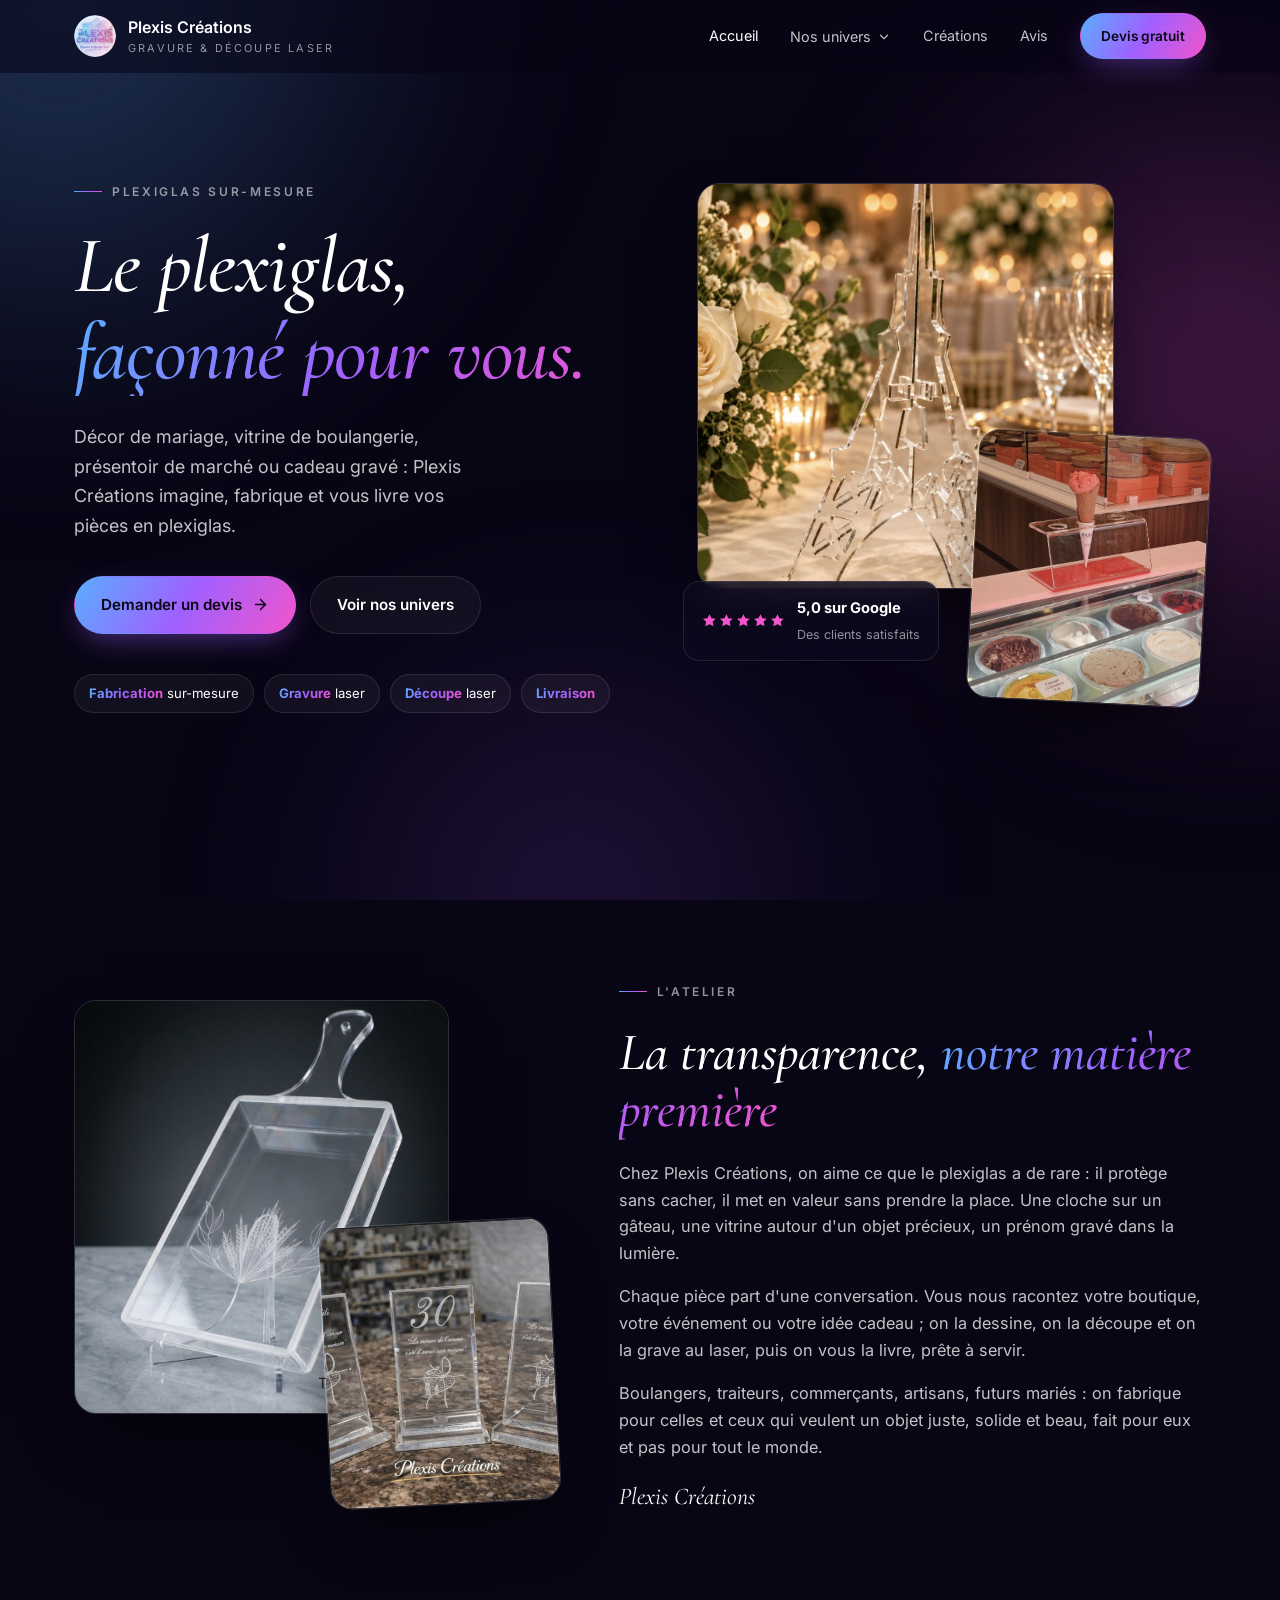
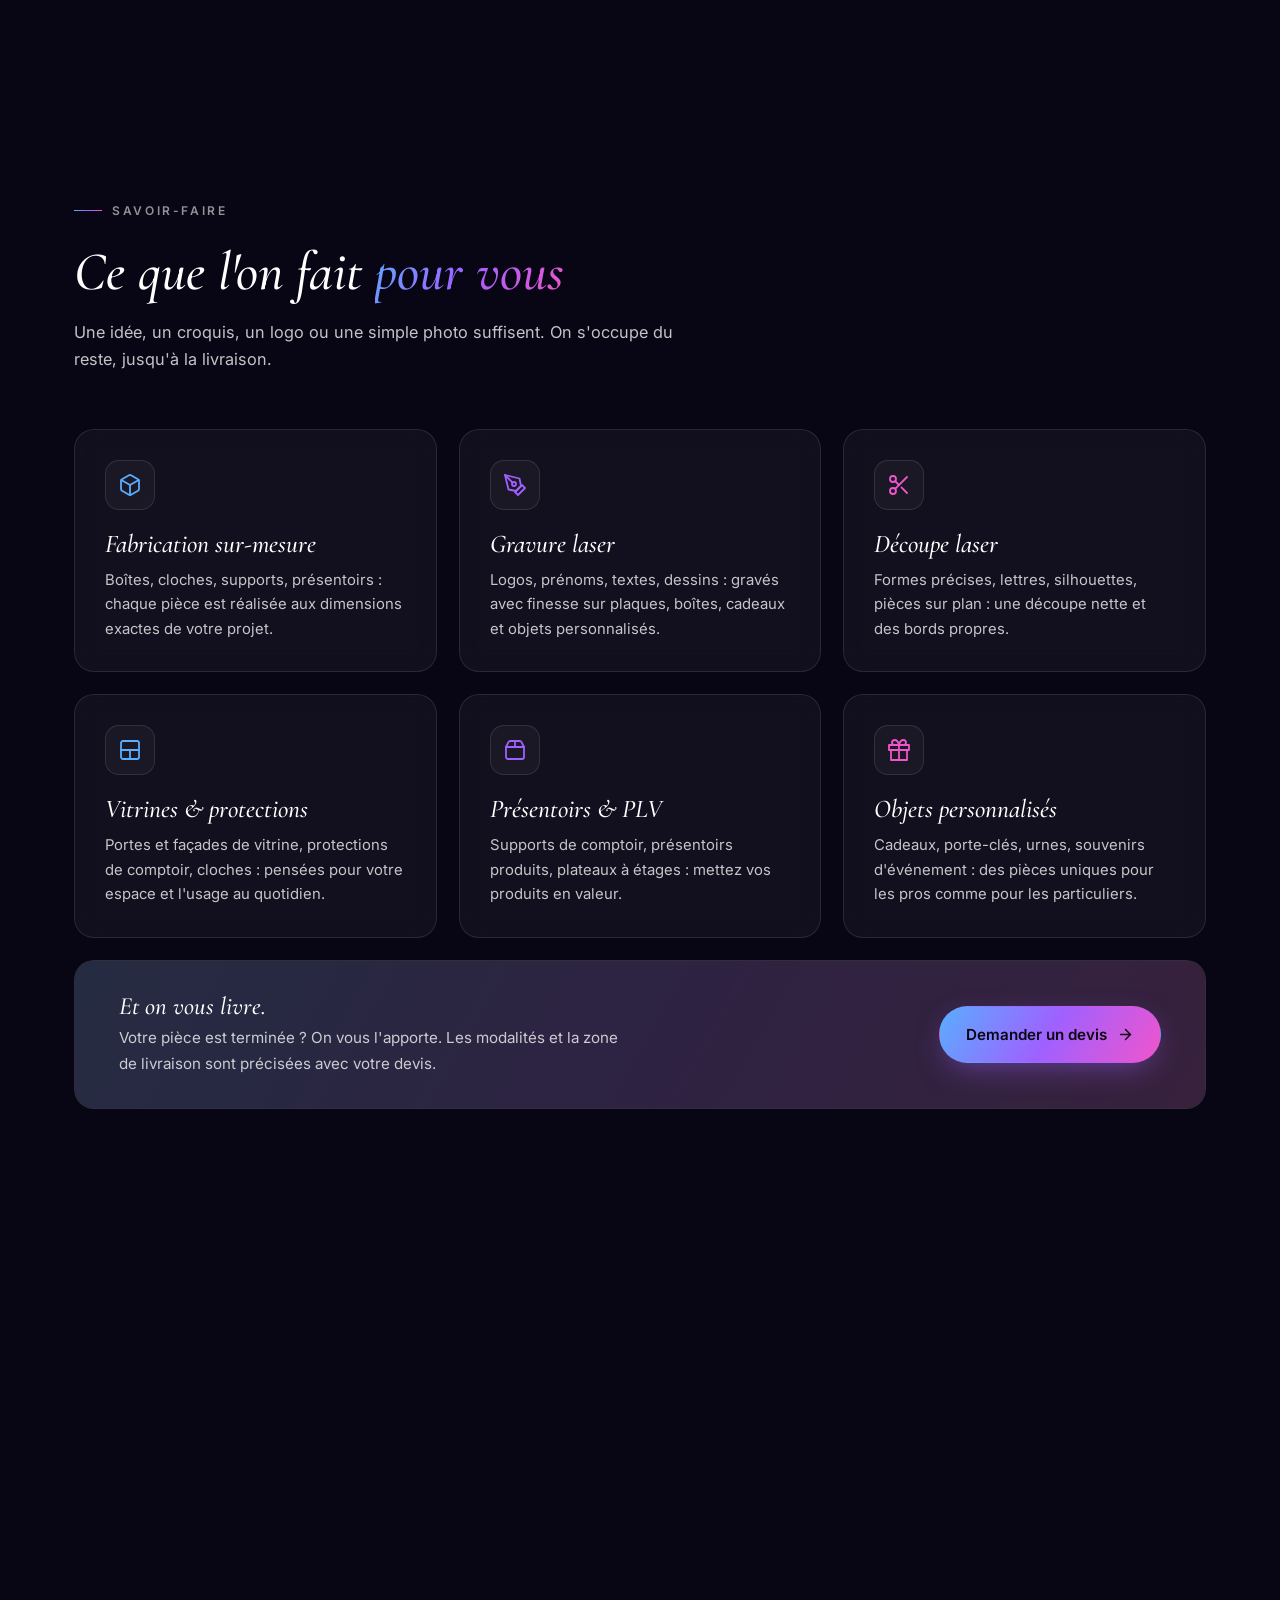
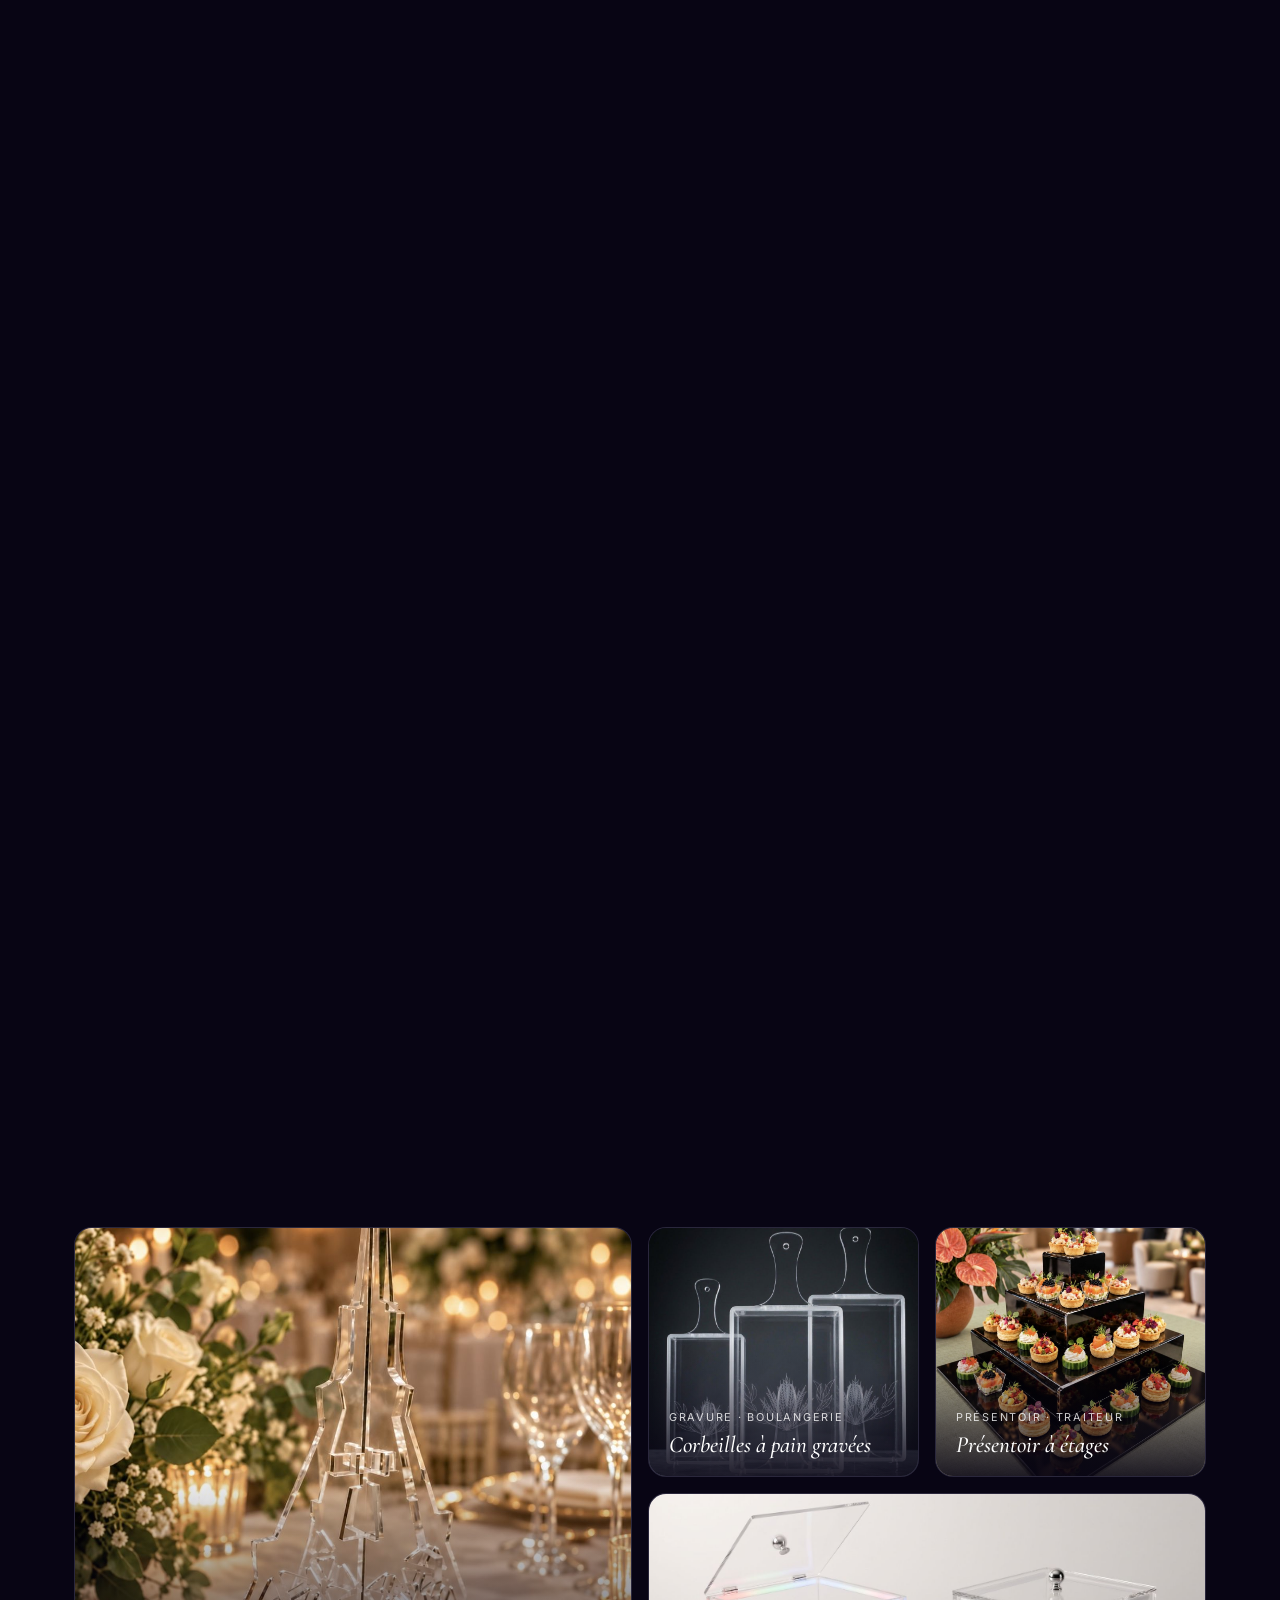
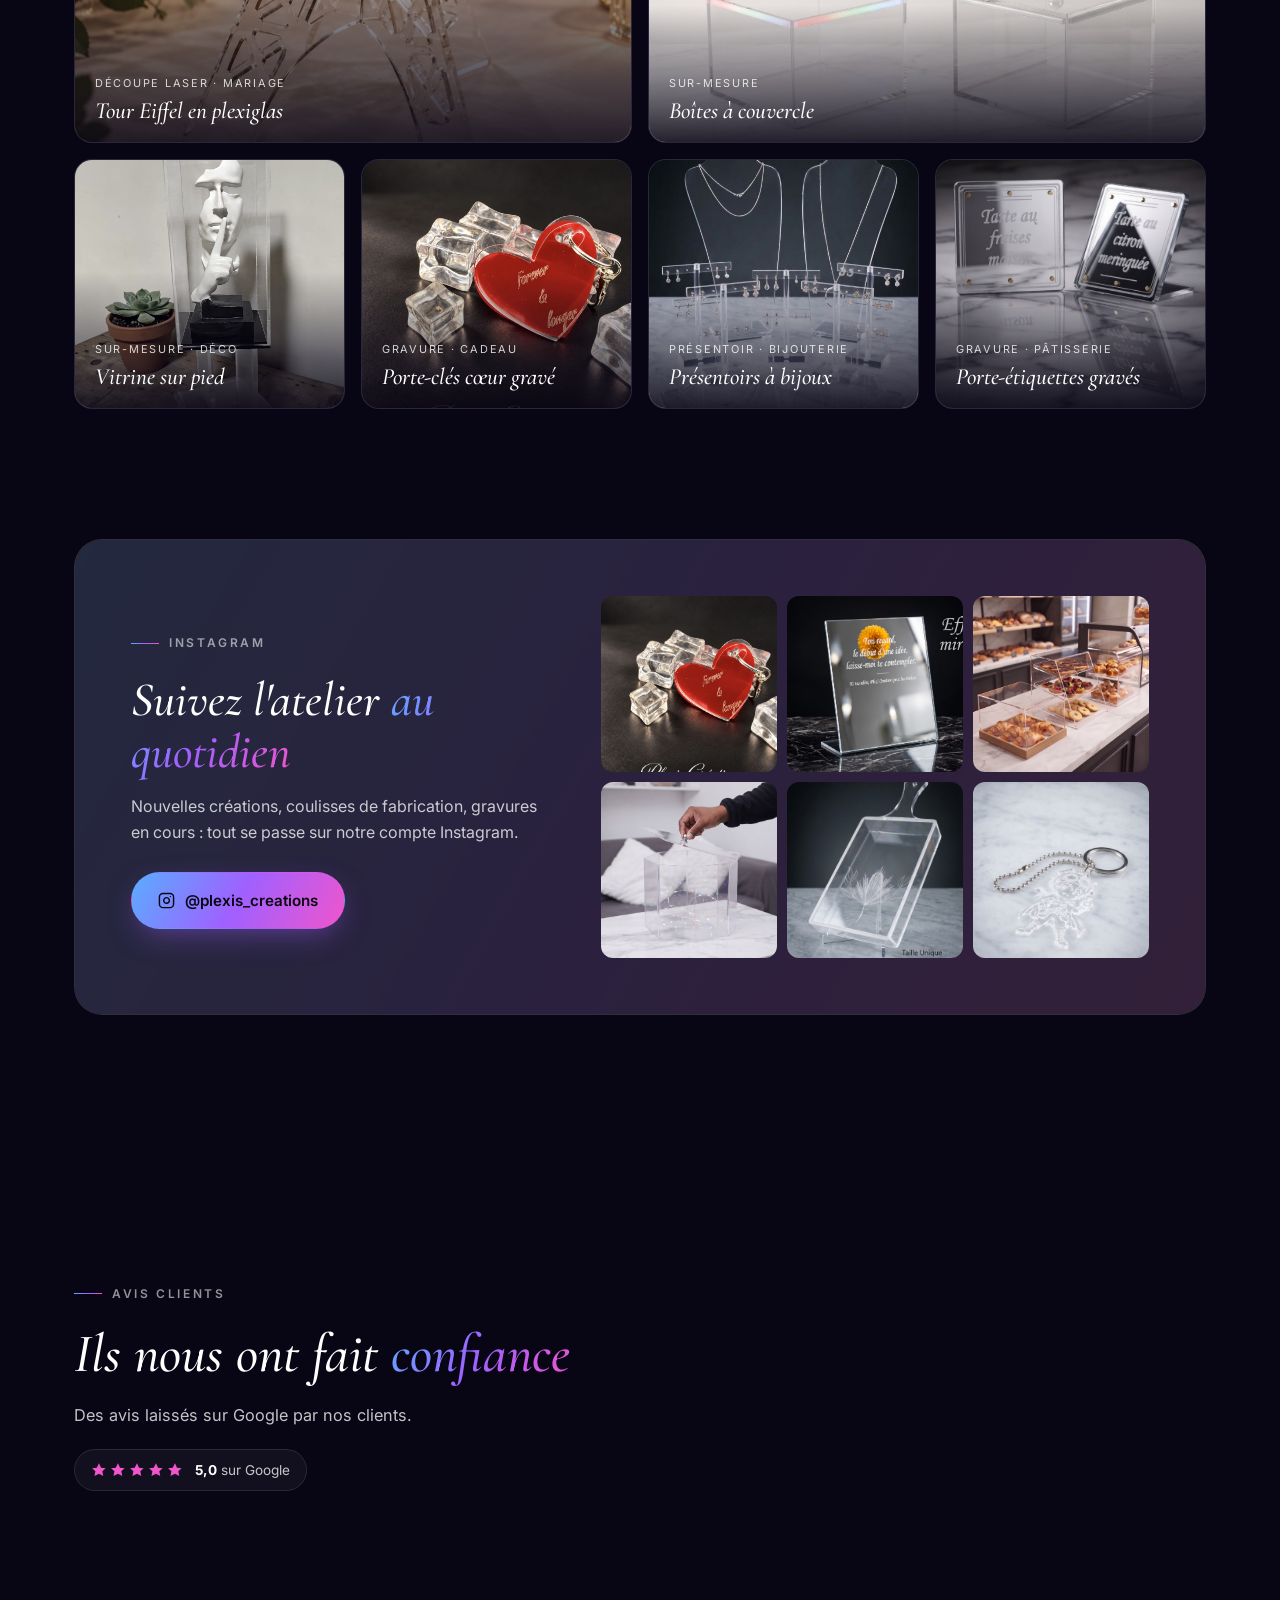
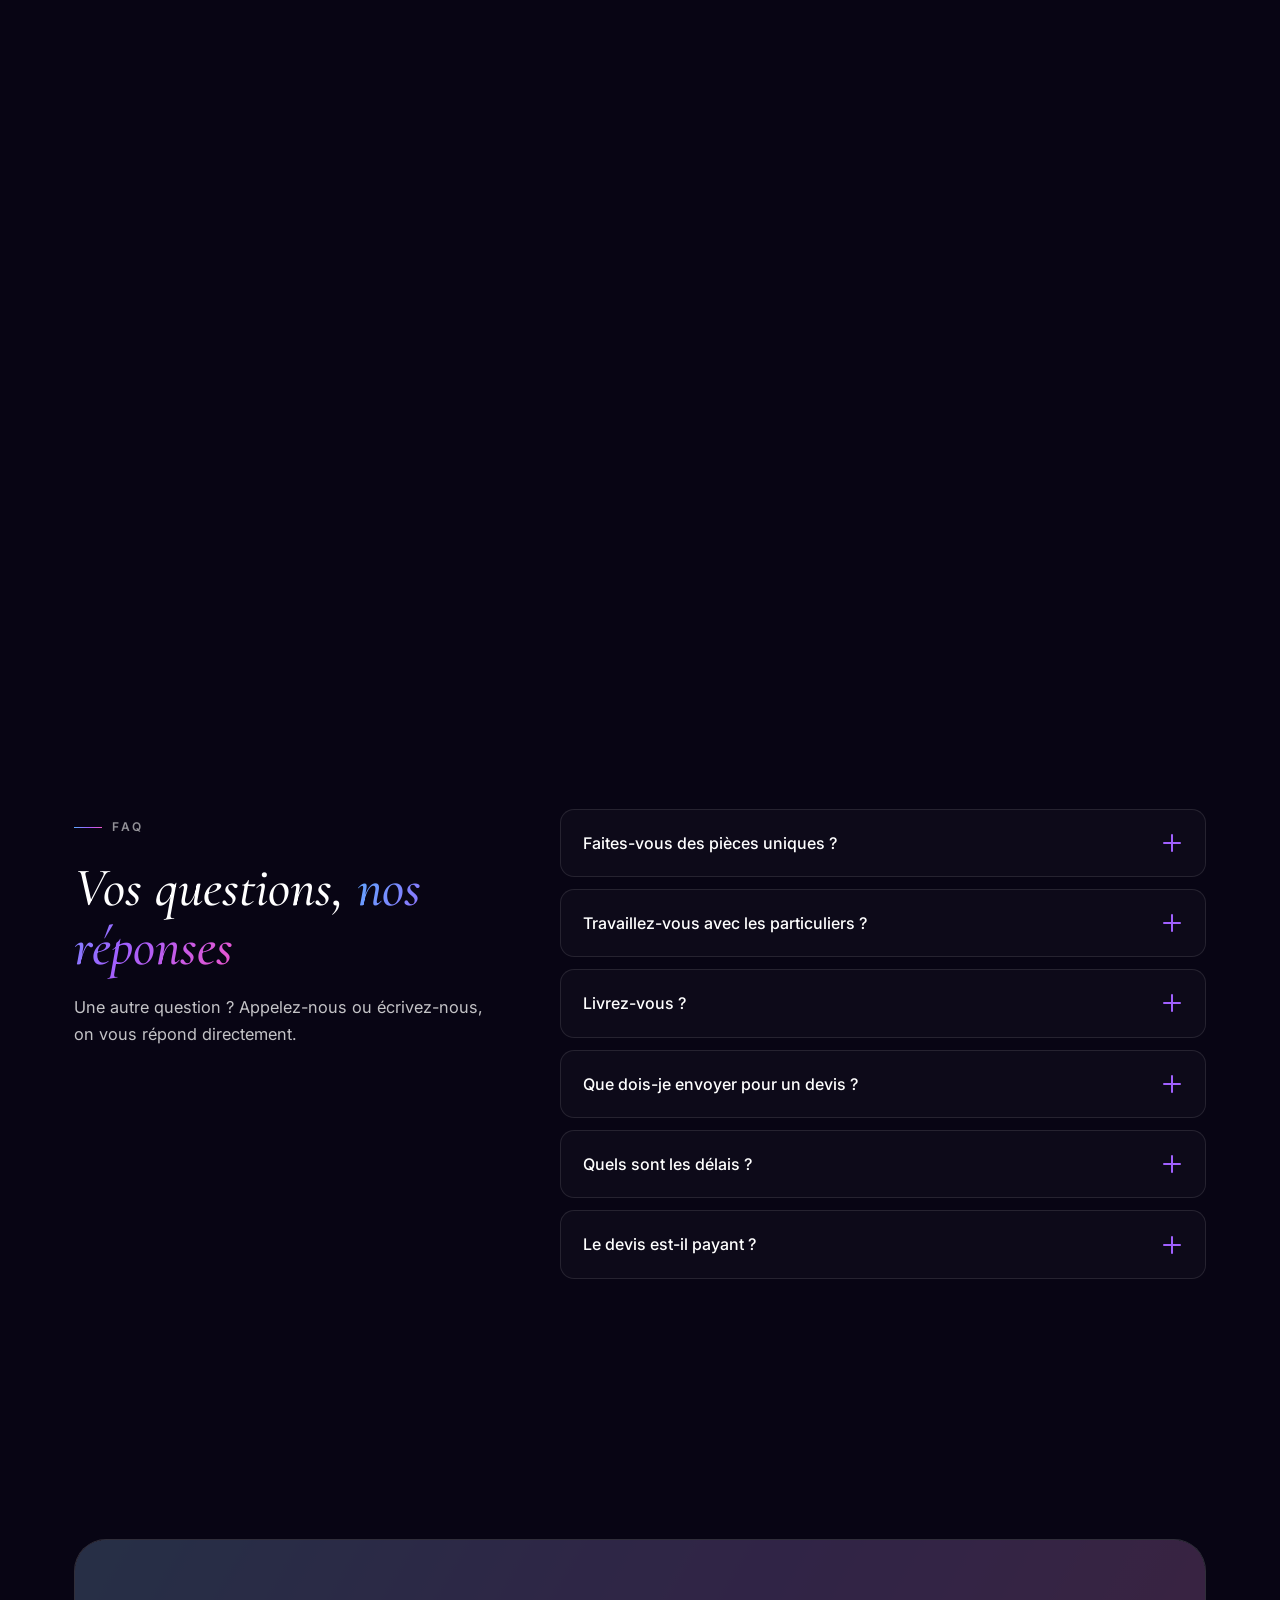
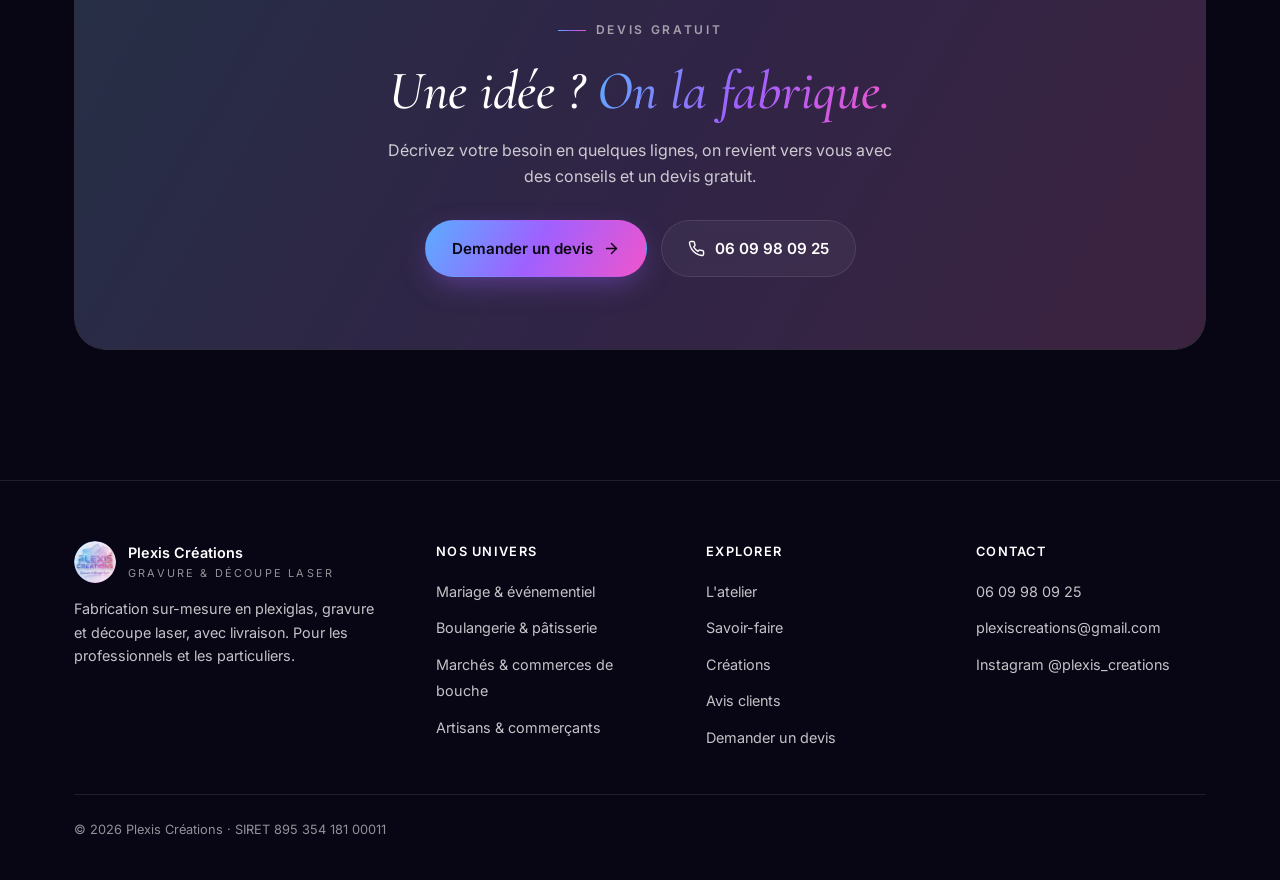
==== commit e39016b8: "Add files via upload" ====
--- a/index.html
+++ b/index.html
@@ -171,7 +171,7 @@
           <span class="go">Découvrir <svg viewBox="0 0 24 24" fill="none" stroke="currentColor" stroke-width="2" stroke-linecap="round" stroke-linejoin="round"><line x1="5" y1="12" x2="19" y2="12"/><polyline points="12 5 19 12 12 19"/></svg></span>
         </a>
         <a class="u-card reveal" href="boulangerie-patisserie.html">
-          <img src="images/pelles-pain-tailles.jpg" alt="" loading="lazy">
+          <img src="images/presentoirs-boulangerie.jpg" alt="" loading="lazy">
           <h3>Boulangerie & pâtisserie</h3><p>Vitrines, cloches, présentoirs</p>
           <span class="go">Découvrir <svg viewBox="0 0 24 24" fill="none" stroke="currentColor" stroke-width="2" stroke-linecap="round" stroke-linejoin="round"><line x1="5" y1="12" x2="19" y2="12"/><polyline points="12 5 19 12 12 19"/></svg></span>
         </a>
@@ -181,7 +181,7 @@
           <span class="go">Découvrir <svg viewBox="0 0 24 24" fill="none" stroke="currentColor" stroke-width="2" stroke-linecap="round" stroke-linejoin="round"><line x1="5" y1="12" x2="19" y2="12"/><polyline points="12 5 19 12 12 19"/></svg></span>
         </a>
         <a class="u-card reveal" href="artisans-commercants.html">
-          <img src="images/vitrine-sculpture.jpg" alt="" loading="lazy">
+          <img src="images/presentoirs-bijoux.jpg" alt="" loading="lazy">
           <h3>Artisans & commerçants</h3><p>PLV, vitrines, logo gravé</p>
           <span class="go">Découvrir <svg viewBox="0 0 24 24" fill="none" stroke="currentColor" stroke-width="2" stroke-linecap="round" stroke-linejoin="round"><line x1="5" y1="12" x2="19" y2="12"/><polyline points="12 5 19 12 12 19"/></svg></span>
         </a>
@@ -210,9 +210,9 @@
           <img src="images/presentoir-traiteur.jpg" alt="Présentoir à étages en plexiglas noir garni de bouchées apéritives" loading="lazy">
           <span class="cap"><span class="t-cat">Présentoir · Traiteur</span><h3>Présentoir à étages</h3></span>
         </button>
-        <button class="tile wide reveal" data-full="images/boite-gravee-prenom.jpg">
-          <img src="images/boite-gravee-prenom.jpg" alt="Boîte en plexiglas transparente gravée d&#x27;un prénom" loading="lazy">
-          <span class="cap"><span class="t-cat">Gravure · Cadeau</span><h3>Boîte gravée personnalisée</h3></span>
+        <button class="tile wide reveal" data-full="images/boites-couvercle.jpg">
+          <img src="images/boites-couvercle.jpg" alt="Boîtes en plexiglas avec couvercle à charnière et bouton chromé" loading="lazy">
+          <span class="cap"><span class="t-cat">Sur-mesure</span><h3>Boîtes à couvercle</h3></span>
         </button>
         <button class="tile  reveal" data-full="images/vitrine-sculpture.jpg">
           <img src="images/vitrine-sculpture.jpg" alt="Vitrine en plexiglas sur pied protégeant une sculpture" loading="lazy">
@@ -222,13 +222,13 @@
           <img src="images/porte-cles-coeur.jpg" alt="Porte-clés en forme de cœur rouge gravé Forever &amp; longer" loading="lazy">
           <span class="cap"><span class="t-cat">Gravure · Cadeau</span><h3>Porte-clés cœur gravé</h3></span>
         </button>
-        <button class="tile  reveal" data-full="images/miroir-urne-mariage.jpg">
-          <img src="images/miroir-urne-mariage.jpg" alt="Urne à enveloppes en plexiglas et panneau sur une table de mariage" loading="lazy">
-          <span class="cap"><span class="t-cat">Mariage</span><h3>Urne &amp; panneau</h3></span>
-        </button>
-        <button class="tile  reveal" data-full="images/presentoir-cornets.jpg">
-          <img src="images/presentoir-cornets.jpg" alt="Support à cornets en plexiglas chez un glacier" loading="lazy">
-          <span class="cap"><span class="t-cat">Glacier</span><h3>Support à cornets</h3></span>
+        <button class="tile  reveal" data-full="images/presentoirs-bijoux.jpg">
+          <img src="images/presentoirs-bijoux.jpg" alt="Bustes et présentoirs à boucles d&#x27;oreilles en plexiglas" loading="lazy">
+          <span class="cap"><span class="t-cat">Présentoir · Bijouterie</span><h3>Présentoirs à bijoux</h3></span>
+        </button>
+        <button class="tile  reveal" data-full="images/porte-etiquettes-tartes.jpg">
+          <img src="images/porte-etiquettes-tartes.jpg" alt="Porte-étiquettes en plexiglas gravés de noms de tartes" loading="lazy">
+          <span class="cap"><span class="t-cat">Gravure · Pâtisserie</span><h3>Porte-étiquettes gravés</h3></span>
         </button>
       </div>
     </div>
@@ -244,7 +244,7 @@
           <p>Nouvelles créations, coulisses de fabrication, gravures en cours : tout se passe sur notre compte Instagram.</p>
           <a class="btn btn-primary" href="https://instagram.com/plexis_creations" target="_blank" rel="noopener"><svg viewBox="0 0 24 24" fill="none" stroke="currentColor" stroke-width="2" stroke-linecap="round" stroke-linejoin="round"><rect x="2" y="2" width="20" height="20" rx="5"/><path d="M16 11.37A4 4 0 1 1 12.63 8 4 4 0 0 1 16 11.37z"/><line x1="17.5" y1="6.5" x2="17.51" y2="6.5"/></svg> @plexis_creations</a>
         </div>
-        <div class="insta-grid"><a href="https://instagram.com/plexis_creations" target="_blank" rel="noopener" aria-label="Voir sur Instagram"><img src="images/porte-cles-coeur.jpg" alt="" loading="lazy"></a><a href="https://instagram.com/plexis_creations" target="_blank" rel="noopener" aria-label="Voir sur Instagram"><img src="images/pelle-pain-gravee.jpg" alt="" loading="lazy"></a><a href="https://instagram.com/plexis_creations" target="_blank" rel="noopener" aria-label="Voir sur Instagram"><img src="images/miroir-urne-mariage.jpg" alt="" loading="lazy"></a><a href="https://instagram.com/plexis_creations" target="_blank" rel="noopener" aria-label="Voir sur Instagram"><img src="images/presentoir-cornets.jpg" alt="" loading="lazy"></a><a href="https://instagram.com/plexis_creations" target="_blank" rel="noopener" aria-label="Voir sur Instagram"><img src="images/plaques-gravees.jpg" alt="" loading="lazy"></a><a href="https://instagram.com/plexis_creations" target="_blank" rel="noopener" aria-label="Voir sur Instagram"><img src="images/cloches.jpg" alt="" loading="lazy"></a></div>
+        <div class="insta-grid"><a href="https://instagram.com/plexis_creations" target="_blank" rel="noopener" aria-label="Voir sur Instagram"><img src="images/porte-cles-coeur.jpg" alt="" loading="lazy"></a><a href="https://instagram.com/plexis_creations" target="_blank" rel="noopener" aria-label="Voir sur Instagram"><img src="images/miroir-effet.jpg" alt="" loading="lazy"></a><a href="https://instagram.com/plexis_creations" target="_blank" rel="noopener" aria-label="Voir sur Instagram"><img src="images/presentoirs-boulangerie.jpg" alt="" loading="lazy"></a><a href="https://instagram.com/plexis_creations" target="_blank" rel="noopener" aria-label="Voir sur Instagram"><img src="images/urne-octogonale.jpg" alt="" loading="lazy"></a><a href="https://instagram.com/plexis_creations" target="_blank" rel="noopener" aria-label="Voir sur Instagram"><img src="images/pelle-pain-gravee.jpg" alt="" loading="lazy"></a><a href="https://instagram.com/plexis_creations" target="_blank" rel="noopener" aria-label="Voir sur Instagram"><img src="images/porte-cles-grave.jpg" alt="" loading="lazy"></a></div>
       </div>
     </div>
   </section>
@@ -355,7 +355,7 @@
         <li><a href="https://instagram.com/plexis_creations" target="_blank" rel="noopener">Instagram @plexis_creations</a></li>
       </ul></div>
     </div>
-    <div class="foot-bottom">© <span id="year">2026</span> Plexis Créations</div>
+    <div class="foot-bottom">© <span id="year">2026</span> Plexis Créations · SIRET 895 354 181 00011</div>
   </div>
 </footer>
 
--- a/style.css
+++ b/style.css
@@ -357,3 +357,8 @@
   @media (max-width:640px){ .foot-grid.four,.quotes.q2{grid-template-columns:1fr} .univers.three{grid-template-columns:1fr 1fr} }
   .page-hero h1 .line{display:block}
   @media (max-width:640px){ .nav-links{background:#0b0819} }
+
+  .checks{border:1px solid var(--line);border-radius:12px;padding:14px 16px 12px;margin:0;display:flex;flex-wrap:wrap;gap:10px 20px}
+  .checks legend{font-size:.82rem;color:var(--muted);padding:0 6px}
+  .checks label{display:flex;align-items:center;gap:8px;font-size:.9rem;color:var(--ink);cursor:pointer}
+  .checks input{width:18px;height:18px;accent-color:var(--violet)}
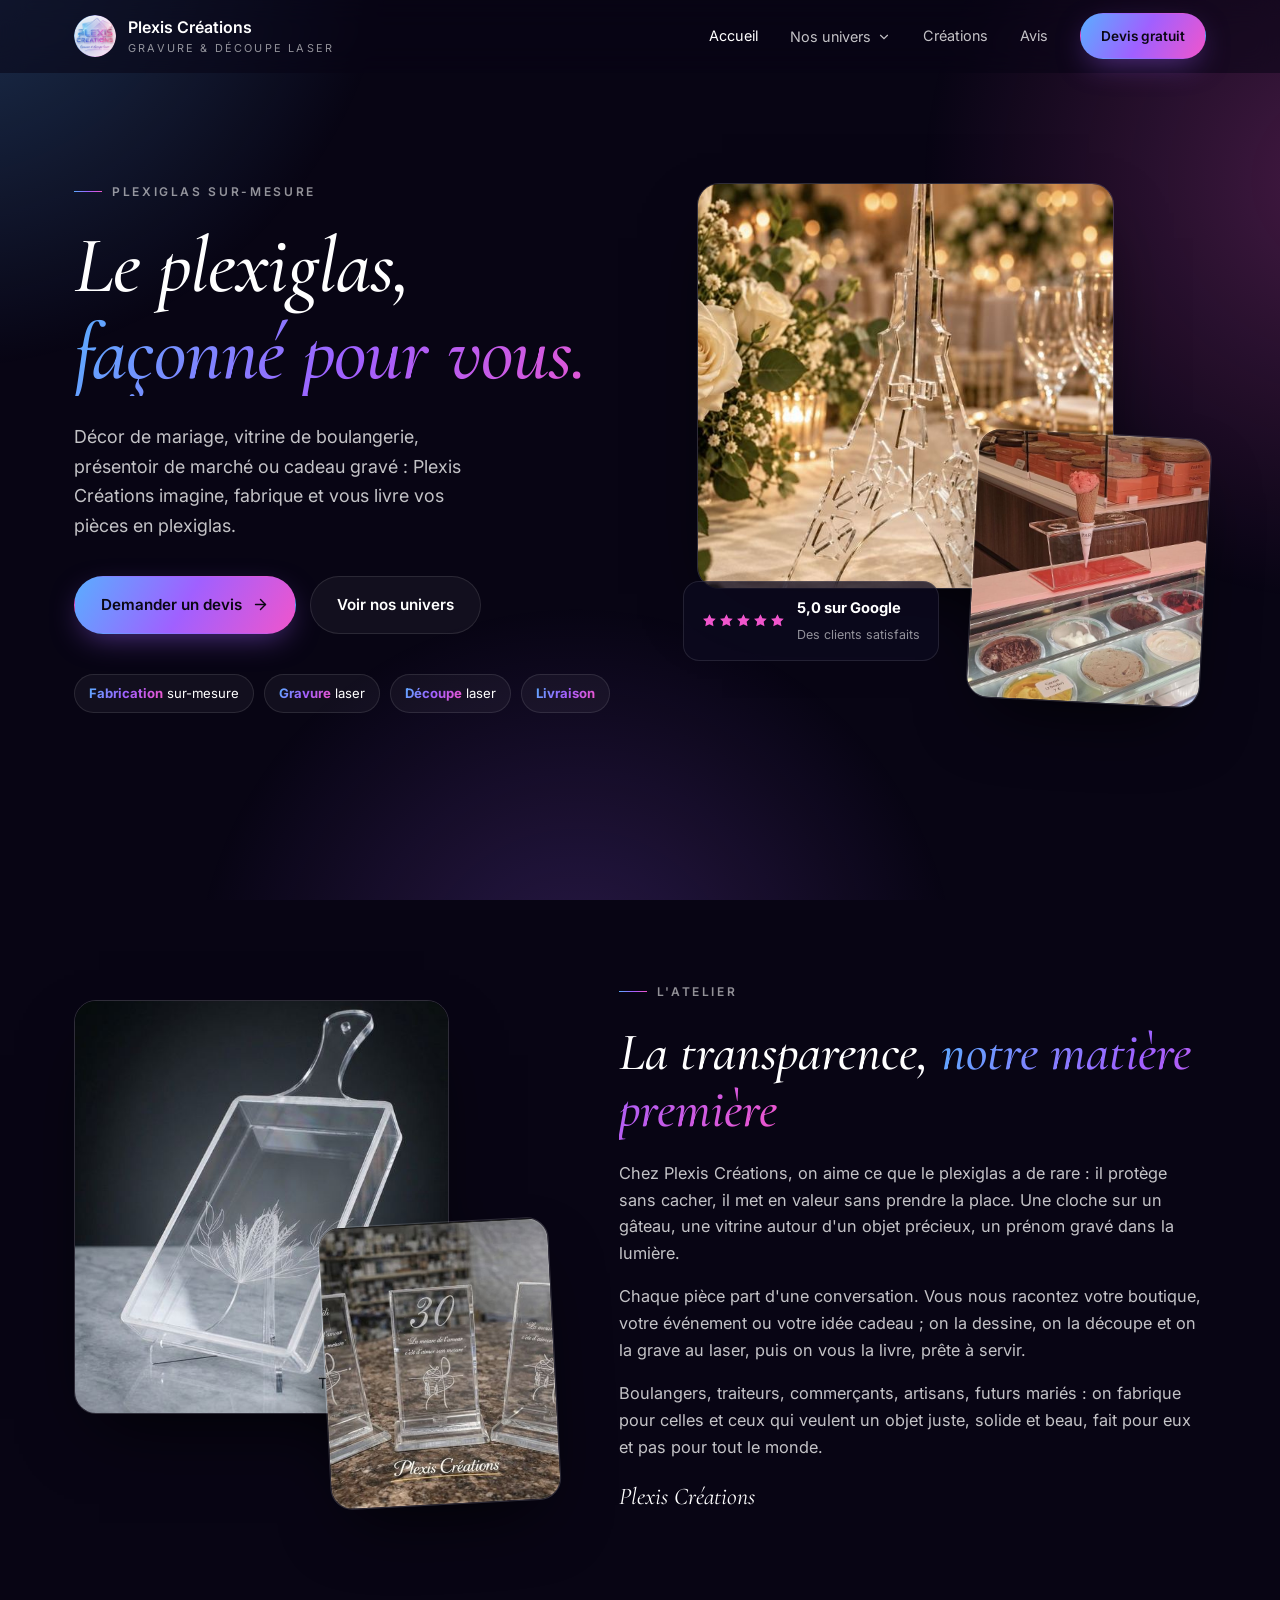
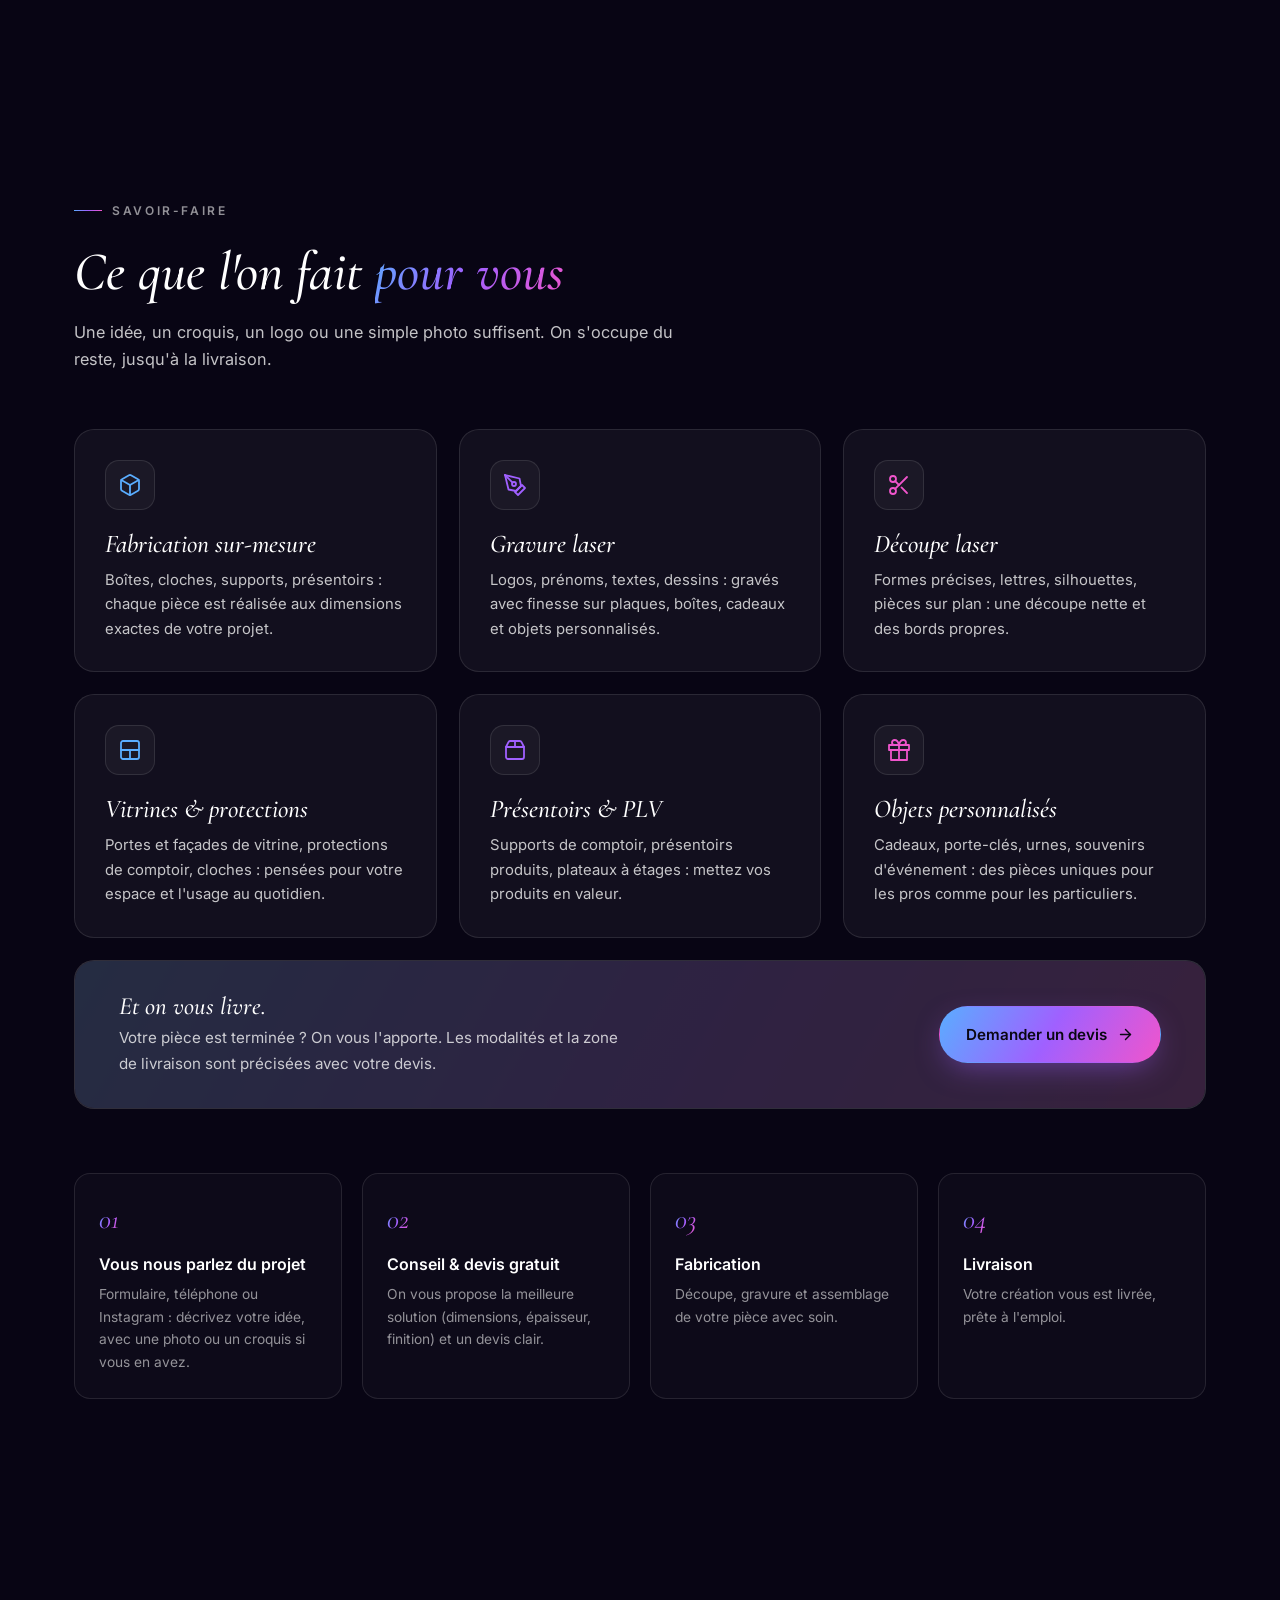
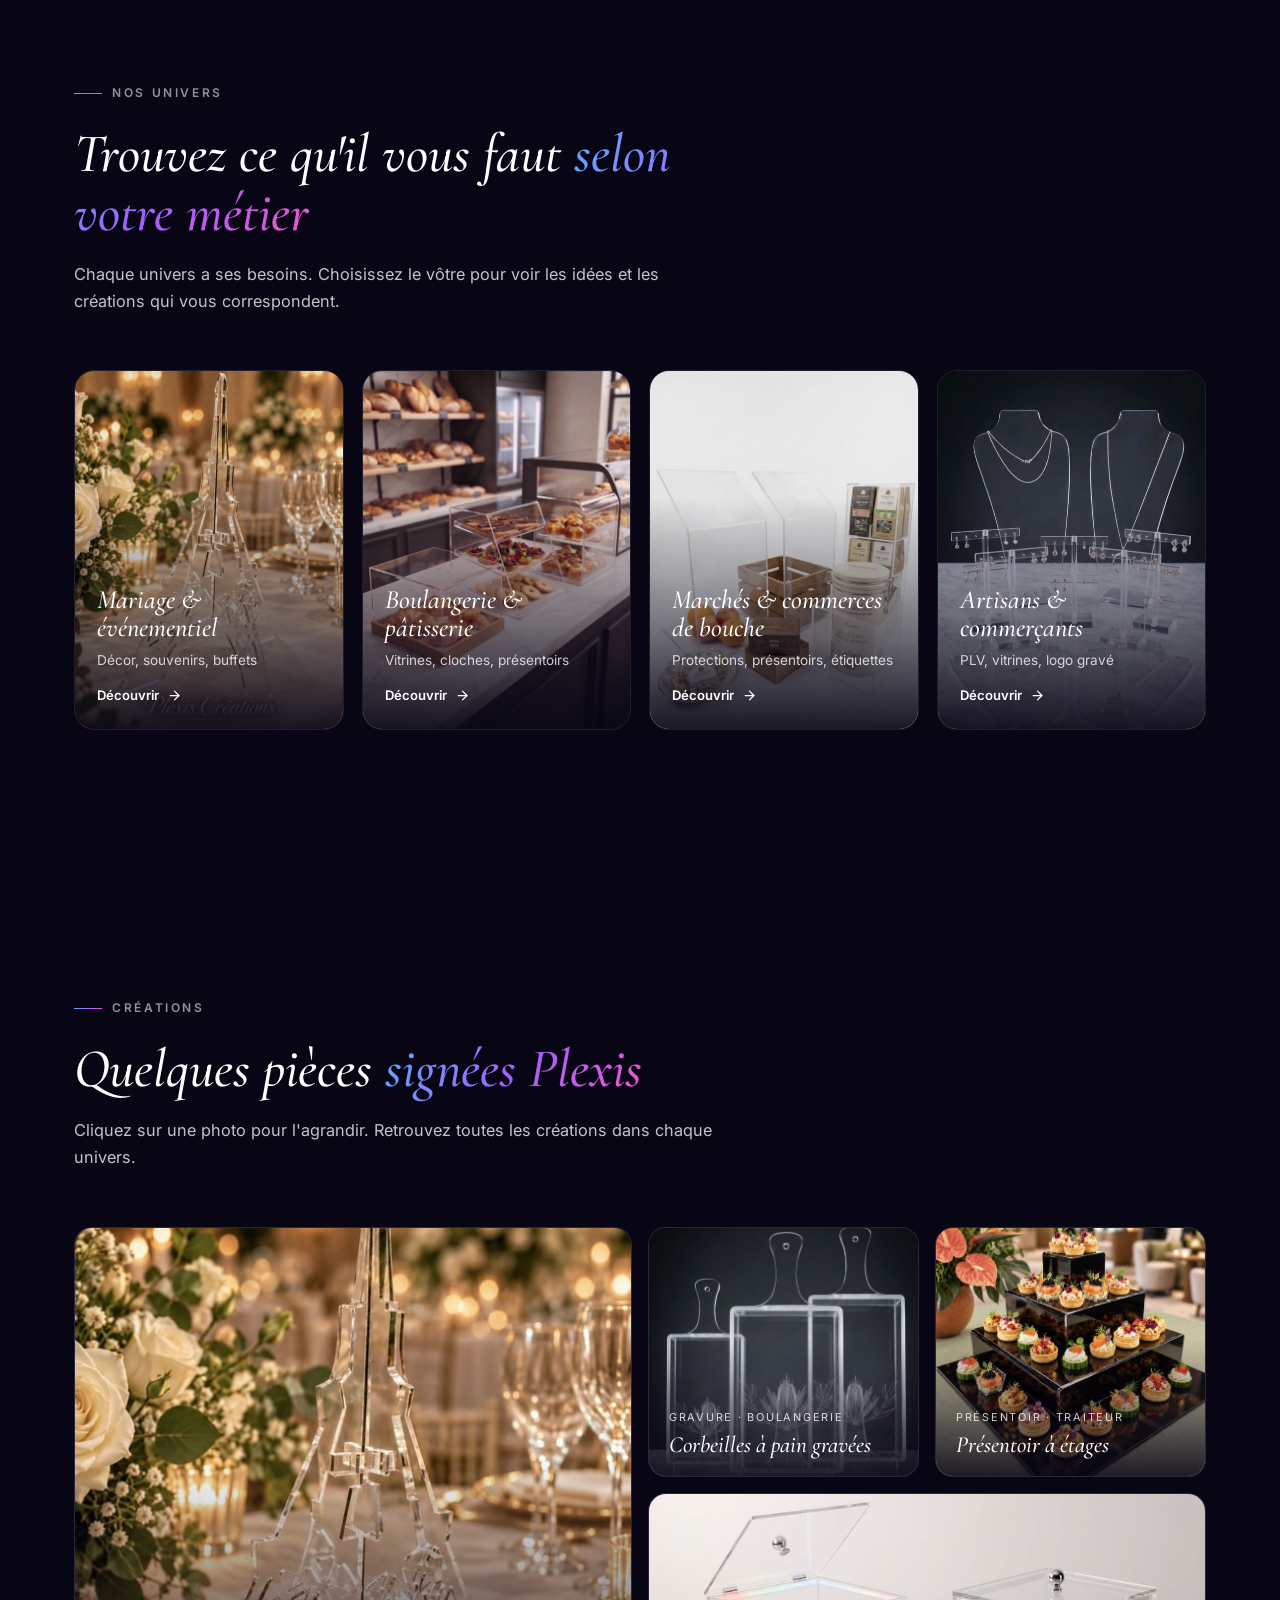
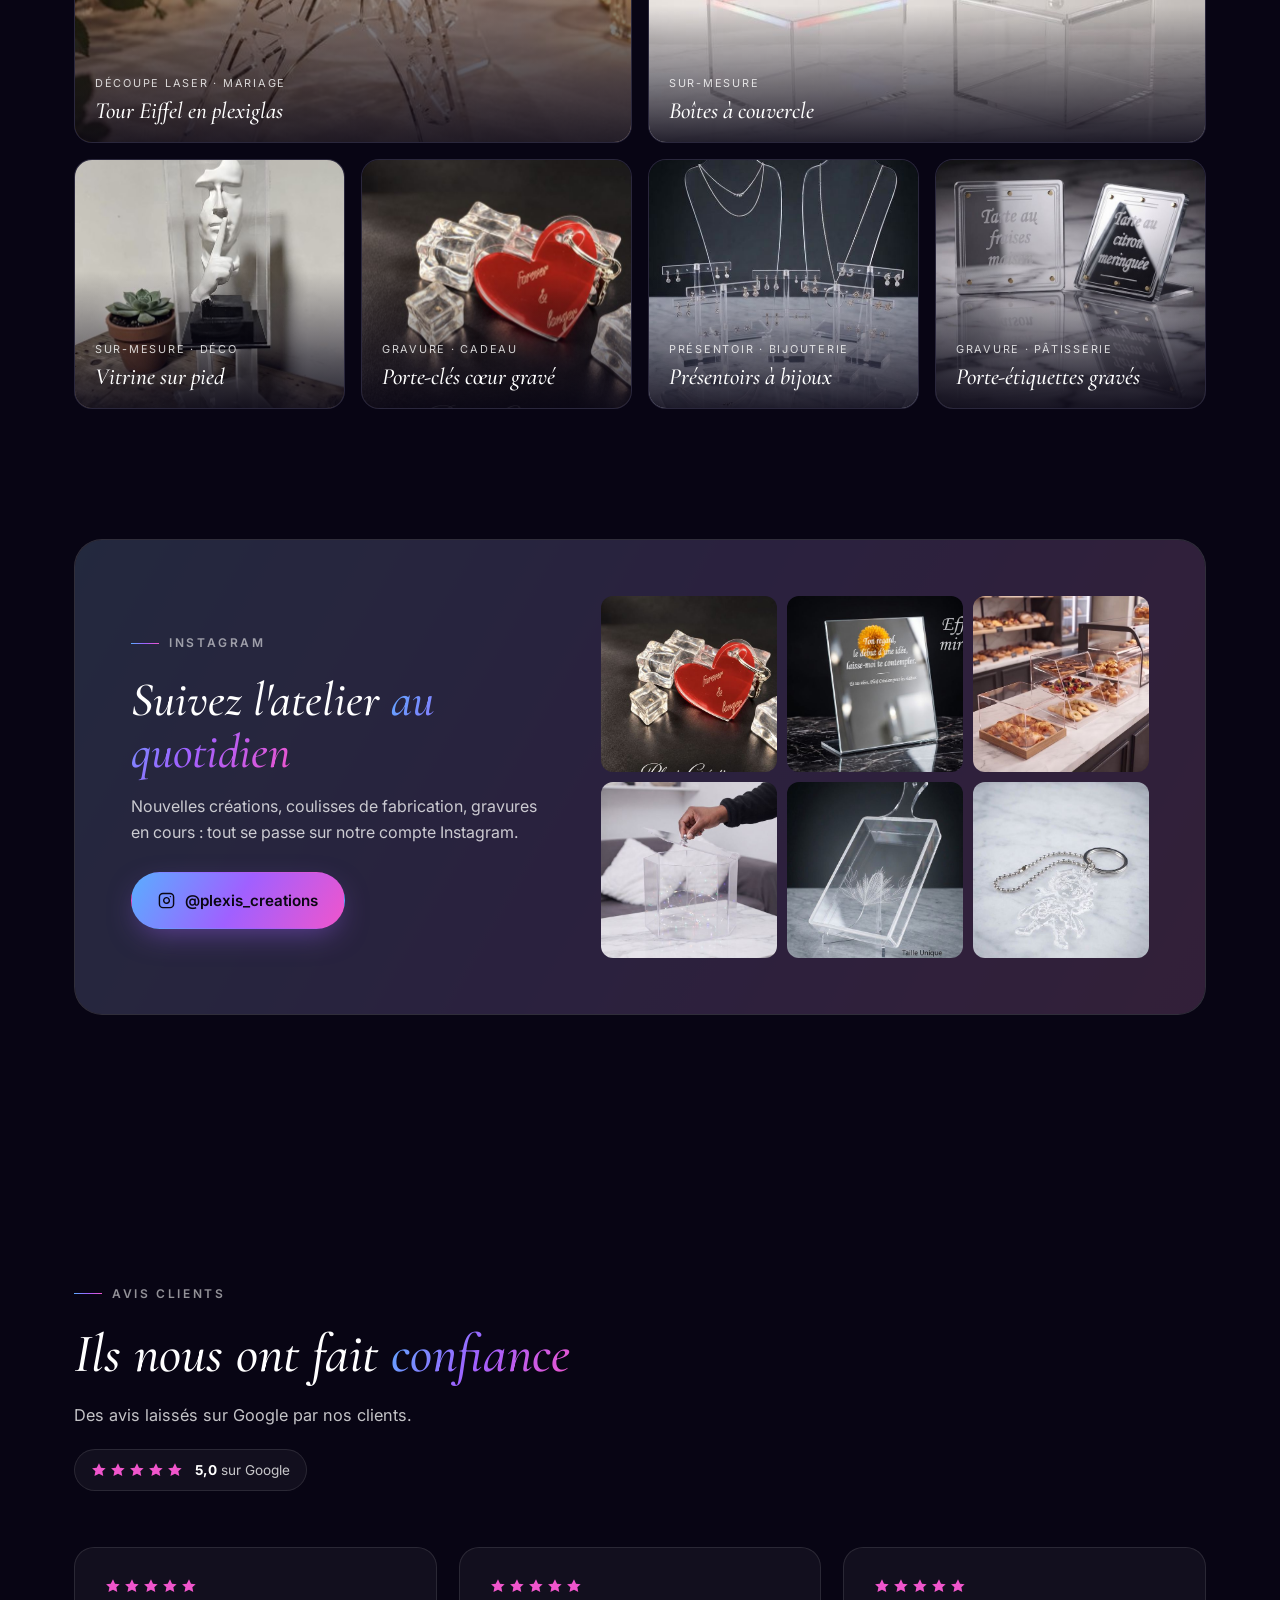
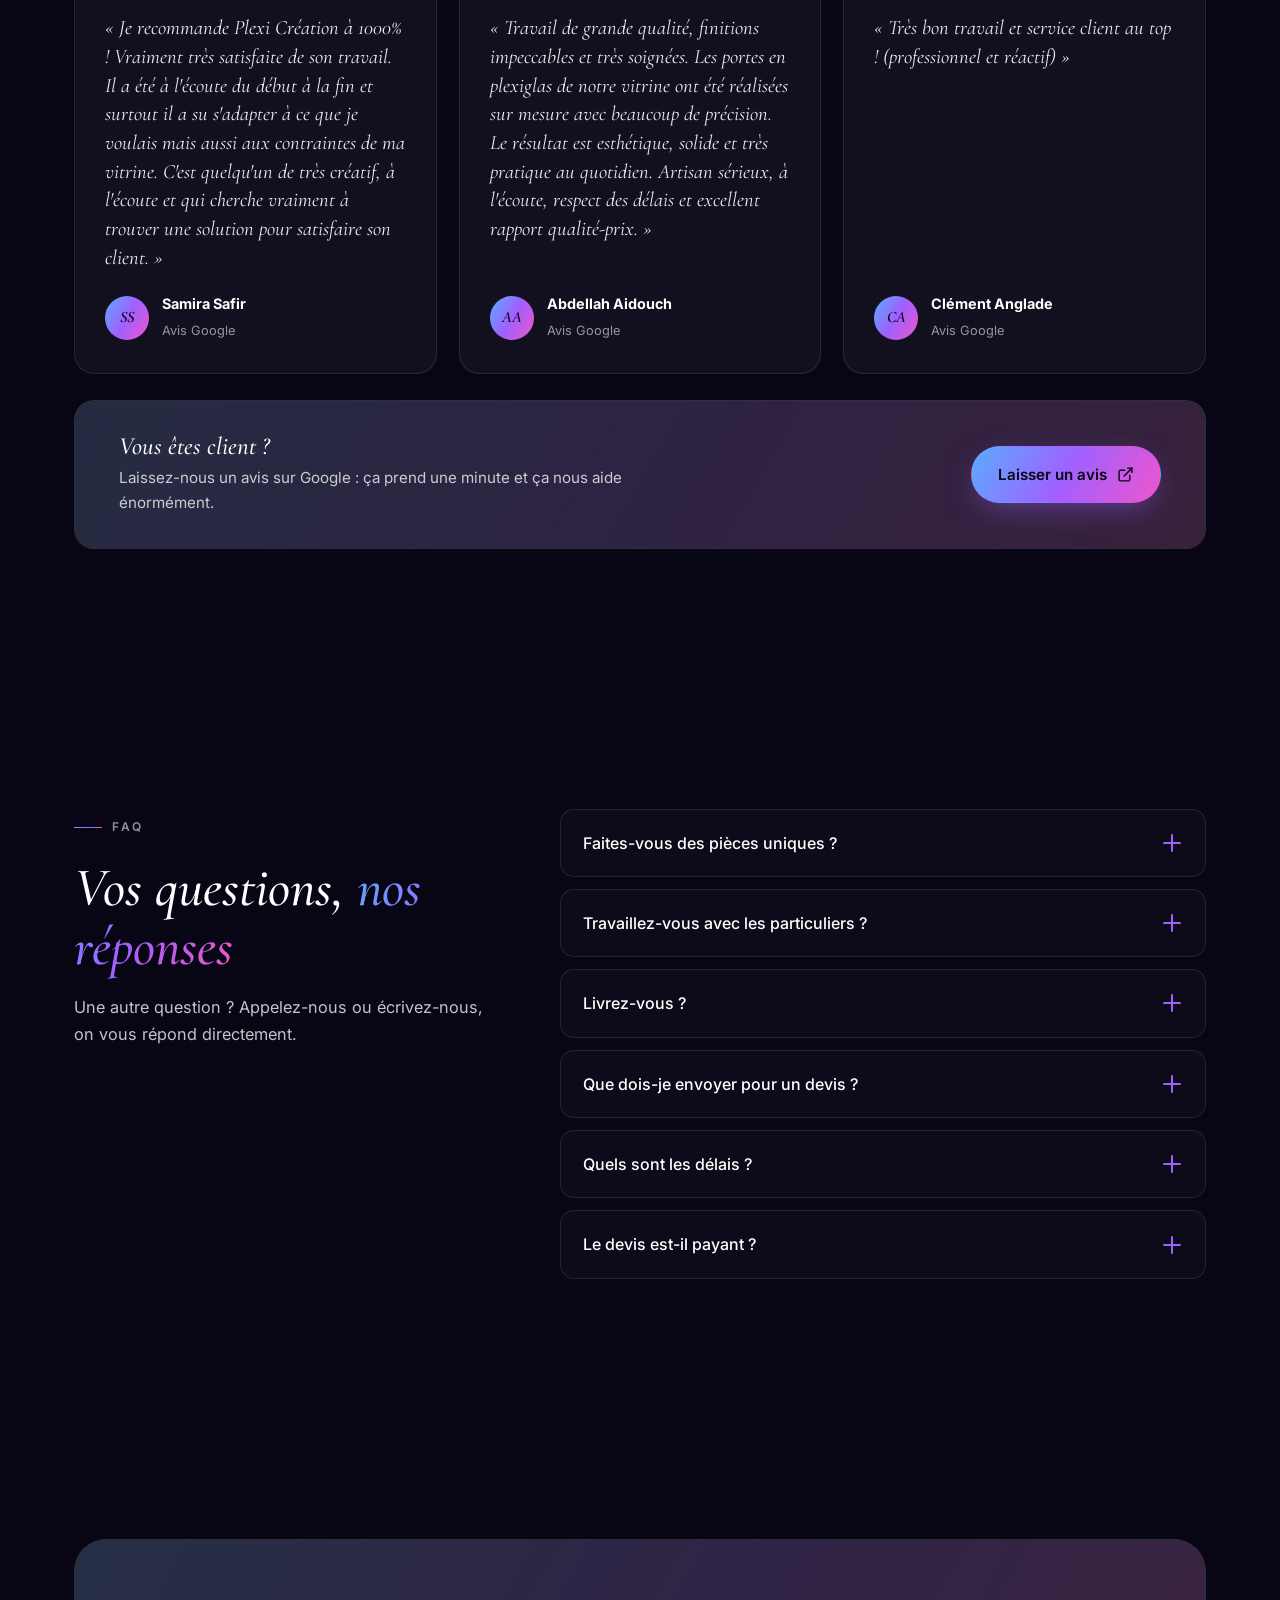
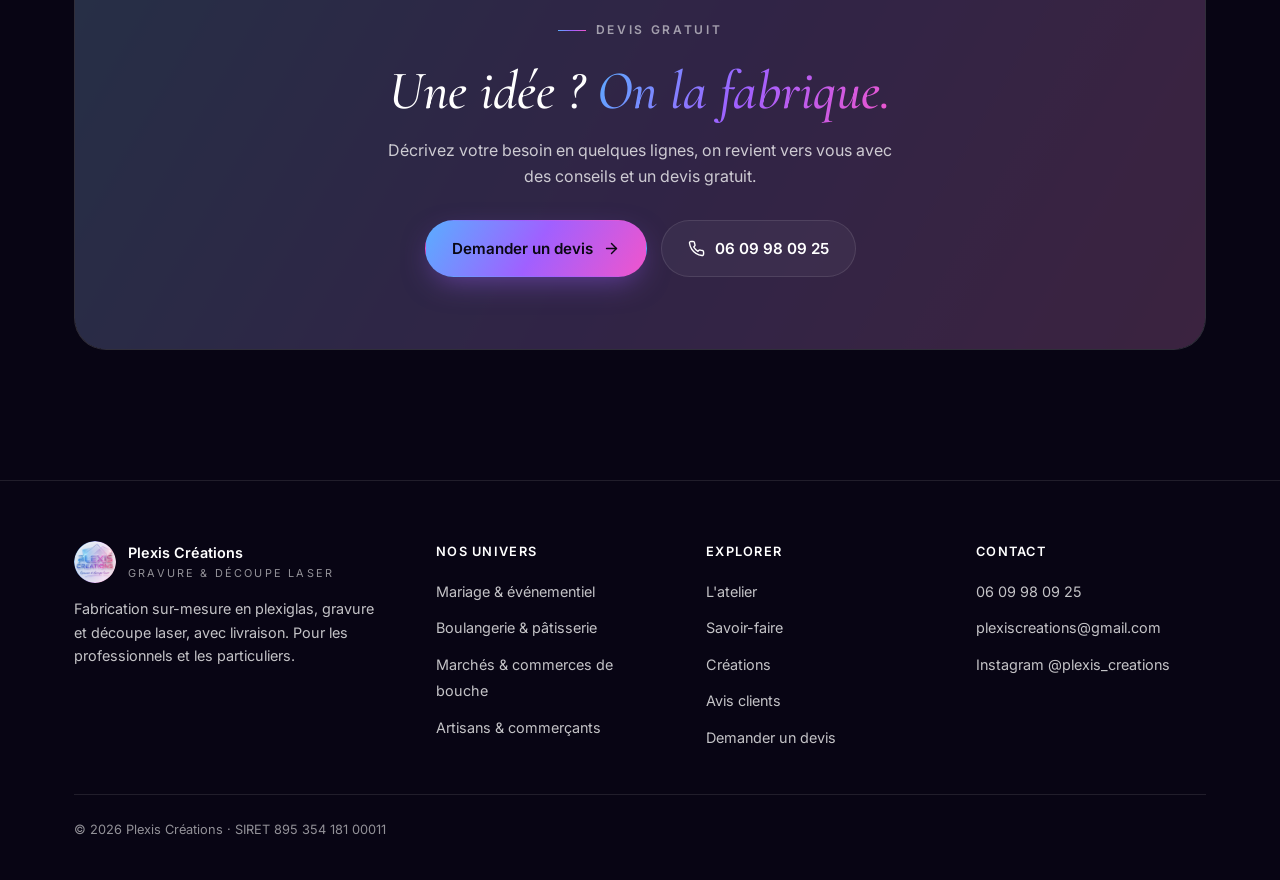
==== commit dcb0abff: "Add files via upload" ====
--- a/index.html
+++ b/index.html
@@ -78,8 +78,8 @@
         </ul>
       </div>
       <div class="hero-visual reveal">
-        <div class="shot shot-a"><img src="images/tour-eiffel-mariage.jpg" alt="Tour Eiffel en plexiglas découpée au laser sur une table de mariage" width="1066" height="1400" style="object-position:center 35%"></div>
-        <div class="shot shot-b"><img src="images/presentoir-cornets.jpg" alt="Présentoir à cornets en plexiglas chez un glacier" width="1089" height="1400" loading="lazy"></div>
+        <div class="shot shot-a"><img src="images/sm/tour-eiffel-mariage.jpg" alt="Tour Eiffel en plexiglas découpée au laser sur une table de mariage" width="1066" height="1400" style="object-position:center 35%"></div>
+        <div class="shot shot-b"><img src="images/sm/presentoir-cornets.jpg" alt="Présentoir à cornets en plexiglas chez un glacier" width="1089" height="1400" loading="lazy"></div>
         <div class="hero-badge">
           <div class="stars" aria-hidden="true"><svg viewBox="0 0 24 24" fill="currentColor"><path d="M12 2l3 6.5 7 .8-5 4.7 1.4 7L12 17.8 5.2 21l1.4-7-5-4.7 7-.8z"/></svg><svg viewBox="0 0 24 24" fill="currentColor"><path d="M12 2l3 6.5 7 .8-5 4.7 1.4 7L12 17.8 5.2 21l1.4-7-5-4.7 7-.8z"/></svg><svg viewBox="0 0 24 24" fill="currentColor"><path d="M12 2l3 6.5 7 .8-5 4.7 1.4 7L12 17.8 5.2 21l1.4-7-5-4.7 7-.8z"/></svg><svg viewBox="0 0 24 24" fill="currentColor"><path d="M12 2l3 6.5 7 .8-5 4.7 1.4 7L12 17.8 5.2 21l1.4-7-5-4.7 7-.8z"/></svg><svg viewBox="0 0 24 24" fill="currentColor"><path d="M12 2l3 6.5 7 .8-5 4.7 1.4 7L12 17.8 5.2 21l1.4-7-5-4.7 7-.8z"/></svg></div>
           <div><strong>5,0 sur Google</strong><span>Des clients satisfaits</span></div>
@@ -92,8 +92,8 @@
   <section id="atelier">
     <div class="wrap story">
       <div class="story-photos reveal">
-        <div class="shot shot-a"><img src="images/pelle-pain-gravee.jpg" alt="Corbeille à pain en plexiglas gravée d'un épi de blé" loading="lazy"></div>
-        <div class="shot shot-b"><img src="images/plaques-gravees.jpg" alt="Plaques en plexiglas gravées au laser" loading="lazy"></div>
+        <div class="shot shot-a"><img src="images/sm/pelle-pain-gravee.jpg" alt="Corbeille à pain en plexiglas gravée d'un épi de blé" loading="lazy"></div>
+        <div class="shot shot-b"><img src="images/sm/plaques-gravees.jpg" alt="Plaques en plexiglas gravées au laser" loading="lazy"></div>
       </div>
       <div class="reveal">
         <span class="eyebrow">L'atelier</span>
@@ -166,22 +166,22 @@
       </div>
       <div class="univers">
         <a class="u-card reveal" href="mariage-evenementiel.html">
-          <img src="images/tour-eiffel-mariage.jpg" alt="" loading="lazy">
+          <img src="images/sm/tour-eiffel-mariage.jpg" alt="" loading="lazy">
           <h3>Mariage & événementiel</h3><p>Décor, souvenirs, buffets</p>
           <span class="go">Découvrir <svg viewBox="0 0 24 24" fill="none" stroke="currentColor" stroke-width="2" stroke-linecap="round" stroke-linejoin="round"><line x1="5" y1="12" x2="19" y2="12"/><polyline points="12 5 19 12 12 19"/></svg></span>
         </a>
         <a class="u-card reveal" href="boulangerie-patisserie.html">
-          <img src="images/presentoirs-boulangerie.jpg" alt="" loading="lazy">
+          <img src="images/sm/presentoirs-boulangerie.jpg" alt="" loading="lazy">
           <h3>Boulangerie & pâtisserie</h3><p>Vitrines, cloches, présentoirs</p>
           <span class="go">Découvrir <svg viewBox="0 0 24 24" fill="none" stroke="currentColor" stroke-width="2" stroke-linecap="round" stroke-linejoin="round"><line x1="5" y1="12" x2="19" y2="12"/><polyline points="12 5 19 12 12 19"/></svg></span>
         </a>
         <a class="u-card reveal" href="marches.html">
-          <img src="images/presentoirs-comptoir.jpg" alt="" loading="lazy">
+          <img src="images/sm/presentoirs-comptoir.jpg" alt="" loading="lazy">
           <h3>Marchés & commerces de bouche</h3><p>Protections, présentoirs, étiquettes</p>
           <span class="go">Découvrir <svg viewBox="0 0 24 24" fill="none" stroke="currentColor" stroke-width="2" stroke-linecap="round" stroke-linejoin="round"><line x1="5" y1="12" x2="19" y2="12"/><polyline points="12 5 19 12 12 19"/></svg></span>
         </a>
         <a class="u-card reveal" href="artisans-commercants.html">
-          <img src="images/presentoirs-bijoux.jpg" alt="" loading="lazy">
+          <img src="images/sm/presentoirs-bijoux.jpg" alt="" loading="lazy">
           <h3>Artisans & commerçants</h3><p>PLV, vitrines, logo gravé</p>
           <span class="go">Découvrir <svg viewBox="0 0 24 24" fill="none" stroke="currentColor" stroke-width="2" stroke-linecap="round" stroke-linejoin="round"><line x1="5" y1="12" x2="19" y2="12"/><polyline points="12 5 19 12 12 19"/></svg></span>
         </a>
@@ -199,35 +199,35 @@
       </div>
       <div class="gallery ">
         <button class="tile big reveal" data-full="images/tour-eiffel-mariage.jpg">
-          <img src="images/tour-eiffel-mariage.jpg" alt="Tour Eiffel découpée au laser en plexiglas, posée sur une table de mariage" loading="lazy">
+          <img src="images/sm/tour-eiffel-mariage.jpg" alt="Tour Eiffel découpée au laser en plexiglas, posée sur une table de mariage" loading="lazy">
           <span class="cap"><span class="t-cat">Découpe laser · Mariage</span><h3>Tour Eiffel en plexiglas</h3></span>
         </button>
         <button class="tile  reveal" data-full="images/pelles-pain-tailles.jpg">
-          <img src="images/pelles-pain-tailles.jpg" alt="Trois corbeilles à pain en plexiglas gravées d&#x27;un épi de blé, tailles S, M et L" loading="lazy">
+          <img src="images/sm/pelles-pain-tailles.jpg" alt="Trois corbeilles à pain en plexiglas gravées d&#x27;un épi de blé, tailles S, M et L" loading="lazy">
           <span class="cap"><span class="t-cat">Gravure · Boulangerie</span><h3>Corbeilles à pain gravées</h3></span>
         </button>
         <button class="tile  reveal" data-full="images/presentoir-traiteur.jpg">
-          <img src="images/presentoir-traiteur.jpg" alt="Présentoir à étages en plexiglas noir garni de bouchées apéritives" loading="lazy">
+          <img src="images/sm/presentoir-traiteur.jpg" alt="Présentoir à étages en plexiglas noir garni de bouchées apéritives" loading="lazy">
           <span class="cap"><span class="t-cat">Présentoir · Traiteur</span><h3>Présentoir à étages</h3></span>
         </button>
         <button class="tile wide reveal" data-full="images/boites-couvercle.jpg">
-          <img src="images/boites-couvercle.jpg" alt="Boîtes en plexiglas avec couvercle à charnière et bouton chromé" loading="lazy">
+          <img src="images/sm/boites-couvercle.jpg" alt="Boîtes en plexiglas avec couvercle à charnière et bouton chromé" loading="lazy">
           <span class="cap"><span class="t-cat">Sur-mesure</span><h3>Boîtes à couvercle</h3></span>
         </button>
         <button class="tile  reveal" data-full="images/vitrine-sculpture.jpg">
-          <img src="images/vitrine-sculpture.jpg" alt="Vitrine en plexiglas sur pied protégeant une sculpture" loading="lazy">
+          <img src="images/sm/vitrine-sculpture.jpg" alt="Vitrine en plexiglas sur pied protégeant une sculpture" loading="lazy">
           <span class="cap"><span class="t-cat">Sur-mesure · Déco</span><h3>Vitrine sur pied</h3></span>
         </button>
         <button class="tile  reveal" data-full="images/porte-cles-coeur.jpg">
-          <img src="images/porte-cles-coeur.jpg" alt="Porte-clés en forme de cœur rouge gravé Forever &amp; longer" loading="lazy">
+          <img src="images/sm/porte-cles-coeur.jpg" alt="Porte-clés en forme de cœur rouge gravé Forever &amp; longer" loading="lazy">
           <span class="cap"><span class="t-cat">Gravure · Cadeau</span><h3>Porte-clés cœur gravé</h3></span>
         </button>
         <button class="tile  reveal" data-full="images/presentoirs-bijoux.jpg">
-          <img src="images/presentoirs-bijoux.jpg" alt="Bustes et présentoirs à boucles d&#x27;oreilles en plexiglas" loading="lazy">
+          <img src="images/sm/presentoirs-bijoux.jpg" alt="Bustes et présentoirs à boucles d&#x27;oreilles en plexiglas" loading="lazy">
           <span class="cap"><span class="t-cat">Présentoir · Bijouterie</span><h3>Présentoirs à bijoux</h3></span>
         </button>
         <button class="tile  reveal" data-full="images/porte-etiquettes-tartes.jpg">
-          <img src="images/porte-etiquettes-tartes.jpg" alt="Porte-étiquettes en plexiglas gravés de noms de tartes" loading="lazy">
+          <img src="images/sm/porte-etiquettes-tartes.jpg" alt="Porte-étiquettes en plexiglas gravés de noms de tartes" loading="lazy">
           <span class="cap"><span class="t-cat">Gravure · Pâtisserie</span><h3>Porte-étiquettes gravés</h3></span>
         </button>
       </div>
@@ -244,7 +244,7 @@
           <p>Nouvelles créations, coulisses de fabrication, gravures en cours : tout se passe sur notre compte Instagram.</p>
           <a class="btn btn-primary" href="https://instagram.com/plexis_creations" target="_blank" rel="noopener"><svg viewBox="0 0 24 24" fill="none" stroke="currentColor" stroke-width="2" stroke-linecap="round" stroke-linejoin="round"><rect x="2" y="2" width="20" height="20" rx="5"/><path d="M16 11.37A4 4 0 1 1 12.63 8 4 4 0 0 1 16 11.37z"/><line x1="17.5" y1="6.5" x2="17.51" y2="6.5"/></svg> @plexis_creations</a>
         </div>
-        <div class="insta-grid"><a href="https://instagram.com/plexis_creations" target="_blank" rel="noopener" aria-label="Voir sur Instagram"><img src="images/porte-cles-coeur.jpg" alt="" loading="lazy"></a><a href="https://instagram.com/plexis_creations" target="_blank" rel="noopener" aria-label="Voir sur Instagram"><img src="images/miroir-effet.jpg" alt="" loading="lazy"></a><a href="https://instagram.com/plexis_creations" target="_blank" rel="noopener" aria-label="Voir sur Instagram"><img src="images/presentoirs-boulangerie.jpg" alt="" loading="lazy"></a><a href="https://instagram.com/plexis_creations" target="_blank" rel="noopener" aria-label="Voir sur Instagram"><img src="images/urne-octogonale.jpg" alt="" loading="lazy"></a><a href="https://instagram.com/plexis_creations" target="_blank" rel="noopener" aria-label="Voir sur Instagram"><img src="images/pelle-pain-gravee.jpg" alt="" loading="lazy"></a><a href="https://instagram.com/plexis_creations" target="_blank" rel="noopener" aria-label="Voir sur Instagram"><img src="images/porte-cles-grave.jpg" alt="" loading="lazy"></a></div>
+        <div class="insta-grid"><a href="https://instagram.com/plexis_creations" target="_blank" rel="noopener" aria-label="Voir sur Instagram"><img src="images/sm/porte-cles-coeur.jpg" alt="" loading="lazy"></a><a href="https://instagram.com/plexis_creations" target="_blank" rel="noopener" aria-label="Voir sur Instagram"><img src="images/sm/miroir-effet.jpg" alt="" loading="lazy"></a><a href="https://instagram.com/plexis_creations" target="_blank" rel="noopener" aria-label="Voir sur Instagram"><img src="images/sm/presentoirs-boulangerie.jpg" alt="" loading="lazy"></a><a href="https://instagram.com/plexis_creations" target="_blank" rel="noopener" aria-label="Voir sur Instagram"><img src="images/sm/urne-octogonale.jpg" alt="" loading="lazy"></a><a href="https://instagram.com/plexis_creations" target="_blank" rel="noopener" aria-label="Voir sur Instagram"><img src="images/sm/pelle-pain-gravee.jpg" alt="" loading="lazy"></a><a href="https://instagram.com/plexis_creations" target="_blank" rel="noopener" aria-label="Voir sur Instagram"><img src="images/sm/porte-cles-grave.jpg" alt="" loading="lazy"></a></div>
       </div>
     </div>
   </section>
--- a/style.css
+++ b/style.css
@@ -25,12 +25,12 @@
   }
 
   /* fond lumineux */
-  .aura{position:fixed;inset:0;z-index:-2;pointer-events:none;overflow:hidden}
-  .aura::before,.aura::after{content:"";position:absolute;border-radius:50%;filter:blur(120px);opacity:.35}
-  .aura::before{width:60vw;height:60vw;left:-15vw;top:-20vw;background:radial-gradient(circle at 30% 30%,var(--blue),transparent 60%)}
-  .aura::after{width:55vw;height:55vw;right:-18vw;top:10vh;background:radial-gradient(circle at 60% 40%,var(--pink),transparent 60%)}
-  .aura span{position:absolute;width:50vw;height:50vw;left:20vw;bottom:-25vw;border-radius:50%;filter:blur(130px);opacity:.28;background:radial-gradient(circle,var(--violet),transparent 60%)}
-
+  .aura{position:fixed;inset:0;z-index:-2;pointer-events:none;
+    background:
+      radial-gradient(60vmax 60vmax at -5% -10%,rgba(90,173,255,.30),transparent 60%),
+      radial-gradient(55vmax 55vmax at 105% 20%,rgba(240,85,204,.26),transparent 60%),
+      radial-gradient(50vmax 50vmax at 45% 110%,rgba(160,96,255,.22),transparent 60%)}
+  .aura span{display:none}
   a{color:inherit}
   img{max-width:100%;display:block}
   h1,h2,h3{font-family:'Cormorant Garamond',Georgia,serif;font-style:italic;font-weight:500;color:var(--ink);line-height:1.08;margin:0}
@@ -51,13 +51,13 @@
     transition:transform .2s var(--ease),box-shadow .25s var(--ease),background .25s var(--ease),border-color .25s var(--ease)}
   .btn-primary{background:var(--grad);color:#0a0713;box-shadow:0 10px 30px -8px rgba(160,96,255,.5)}
   .btn-primary:hover{transform:translateY(-2px);box-shadow:0 18px 44px -10px rgba(240,85,204,.55)}
-  .btn-ghost{background:var(--glass);color:var(--ink);border-color:var(--line);backdrop-filter:blur(10px);-webkit-backdrop-filter:blur(10px)}
+  .btn-ghost{background:var(--glass);color:var(--ink);border-color:var(--line);}
   .btn-ghost:hover{transform:translateY(-2px);border-color:rgba(255,255,255,.28);background:var(--glass-strong)}
   .btn svg{width:17px;height:17px}
   :where(a,button,input,textarea,select,summary):focus-visible{outline:2px solid var(--blue);outline-offset:3px;border-radius:8px}
 
   /* en-tête */
-  header{position:sticky;top:0;z-index:50;backdrop-filter:blur(16px);-webkit-backdrop-filter:blur(16px);
+  header{position:sticky;top:0;z-index:50;backdrop-filter:blur(14px);-webkit-backdrop-filter:blur(14px);
     background:rgba(8,5,20,.55);border-bottom:1px solid transparent;transition:border-color .3s var(--ease),background .3s var(--ease)}
   header.scrolled{border-bottom-color:var(--line);background:rgba(8,5,20,.85)}
   .nav{display:flex;align-items:center;justify-content:space-between;height:72px}
@@ -89,7 +89,7 @@
   .shot-b{width:46%;height:52%;right:0;bottom:0;transform:rotate(3deg)}
   .shot-b::after{content:"";position:absolute;inset:0;border-radius:inherit;box-shadow:inset 0 0 0 1px rgba(255,255,255,.12)}
   .hero-badge{position:absolute;left:-14px;bottom:8%;padding:14px 18px;display:flex;align-items:center;gap:12px;border-radius:16px;
-    border:1px solid var(--line);background:rgba(13,10,31,.75);backdrop-filter:blur(14px);-webkit-backdrop-filter:blur(14px)}
+    border:1px solid var(--line);background:rgba(13,10,31,.75);}
   .hero-badge .stars{display:flex;gap:2px}
   .hero-badge .stars svg{width:15px;height:15px;color:var(--pink)}
   .hero-badge strong{color:var(--ink);font-size:.92rem;display:block}
@@ -98,7 +98,7 @@
   /* savoir-faire */
   .cards{display:grid;grid-template-columns:repeat(3,1fr);gap:22px}
   .card{padding:30px;border-radius:var(--radius);border:1px solid var(--line);background:var(--glass);
-    backdrop-filter:blur(12px);-webkit-backdrop-filter:blur(12px);transition:transform .3s var(--ease),border-color .3s var(--ease),background .3s var(--ease)}
+    transition:transform .3s var(--ease),border-color .3s var(--ease),background .3s var(--ease)}
   .card:hover{transform:translateY(-6px);border-color:rgba(255,255,255,.22);background:var(--glass-strong)}
   .card .ico{width:50px;height:50px;border-radius:14px;display:grid;place-items:center;border:1px solid var(--line);background:rgba(255,255,255,.04);margin-bottom:20px}
   .card .ico svg{width:24px;height:24px;color:var(--blue)}
@@ -130,7 +130,7 @@
   .gallery-note a{color:var(--blue)}
 
   /* visionneuse */
-  .lightbox{position:fixed;inset:0;z-index:100;display:none;align-items:center;justify-content:center;padding:24px;background:rgba(5,3,12,.92);backdrop-filter:blur(6px);-webkit-backdrop-filter:blur(6px)}
+  .lightbox{position:fixed;inset:0;z-index:100;display:none;align-items:center;justify-content:center;padding:24px;background:rgba(5,3,12,.92);}
   .lightbox.open{display:flex}
   .lightbox figure{margin:0;max-width:min(1100px,100%);max-height:100%;display:flex;flex-direction:column;align-items:center;gap:14px}
   .lightbox img{max-height:80vh;width:auto;border-radius:14px}
@@ -149,7 +149,7 @@
   .stars svg{width:16px;height:16px;color:var(--pink)}
   .quotes{display:grid;grid-template-columns:repeat(3,1fr);gap:22px}
   .quote{margin:0;padding:30px;border-radius:var(--radius);border:1px solid var(--line);background:var(--glass);
-    backdrop-filter:blur(12px);-webkit-backdrop-filter:blur(12px);display:flex;flex-direction:column;gap:20px}
+    display:flex;flex-direction:column;gap:20px}
   .quote blockquote{margin:0;font-family:'Cormorant Garamond',serif;font-style:italic;font-size:1.28rem;line-height:1.4;color:rgba(255,255,255,.92)}
   .quote figcaption{display:flex;align-items:center;gap:13px;margin-top:auto}
   .quote .av{width:44px;height:44px;border-radius:50%;background:var(--grad);display:grid;place-items:center;font-family:'Cormorant Garamond',serif;font-style:italic;font-weight:600;color:#0a0713;flex-shrink:0}
@@ -362,3 +362,5 @@
   .checks legend{font-size:.82rem;color:var(--muted);padding:0 6px}
   .checks label{display:flex;align-items:center;gap:8px;font-size:.9rem;color:var(--ink);cursor:pointer}
   .checks input{width:18px;height:18px;accent-color:var(--violet)}
+
+  @media (max-width:640px){ header{backdrop-filter:none;-webkit-backdrop-filter:none;background:rgba(8,5,20,.94)} }
